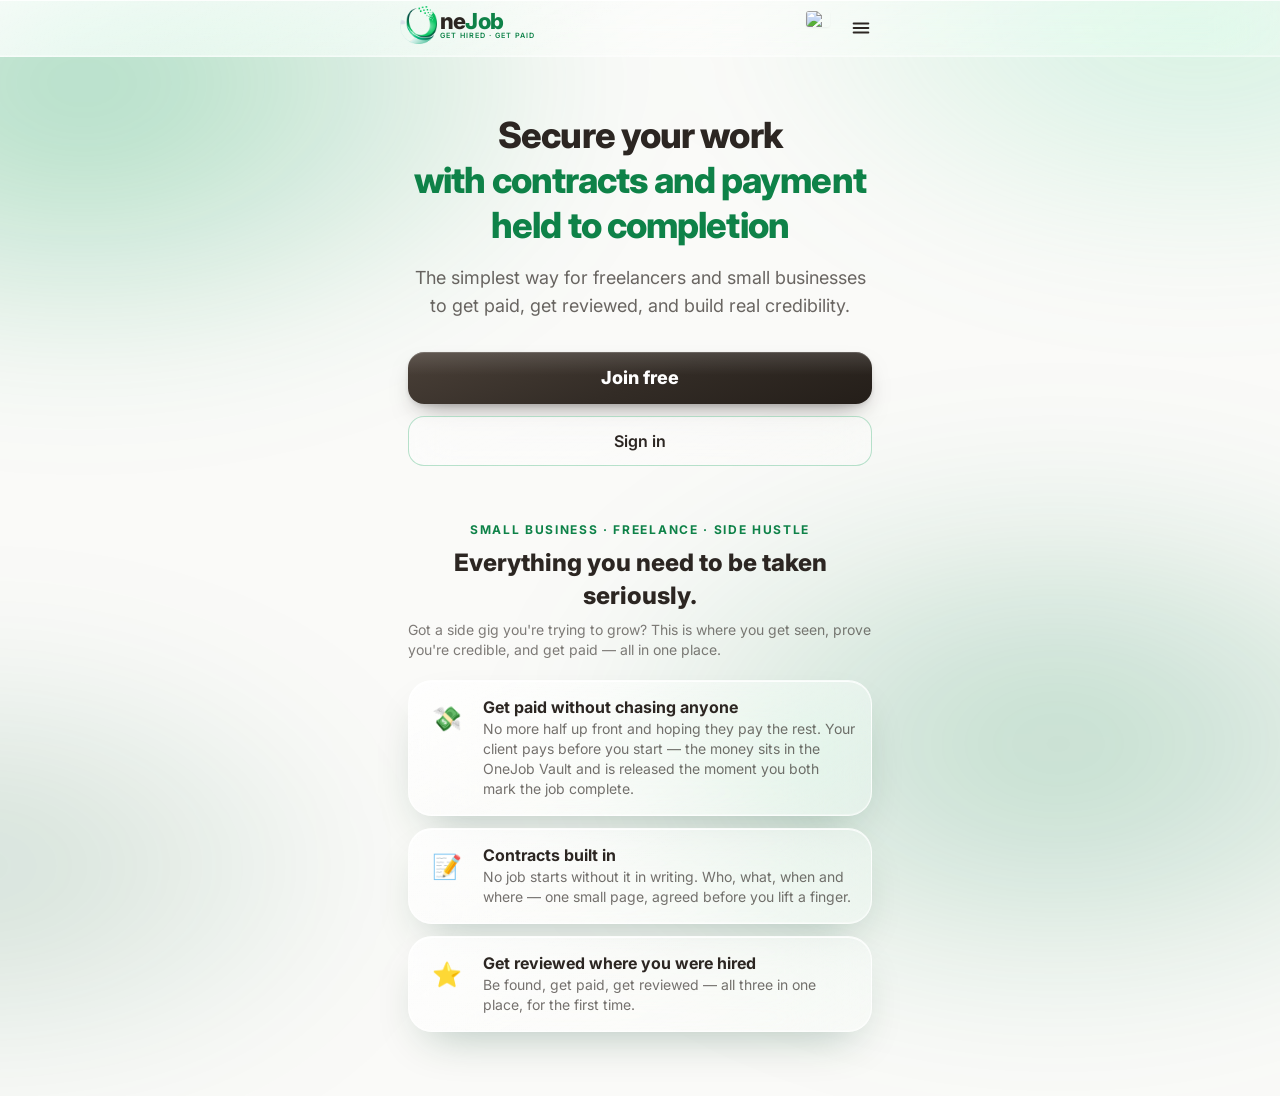
==== index.html @ ca4386e8 "Add files via upload" ====
<!doctype html>
<html lang="en">
  <head>
    <meta charset="UTF-8" />
    <link rel="icon" href="./mark-onejob-192.png" />
    <meta name="viewport" content="width=device-width, initial-scale=1.0, viewport-fit=cover" />
    <meta name="theme-color" content="#FAFAF8" />
    <title>OneJob — Get hired. Get paid.</title>
    <meta name="description" content="OneJob: the simplest way for freelancers and small businesses to get hired, get paid in 60 seconds, and build real credibility." />
    <link rel="preconnect" href="https://fonts.googleapis.com" />
    <link href="https://fonts.googleapis.com/css2?family=Inter:wght@400;500;600;700;800&display=swap" rel="stylesheet" />
    <script type="module" crossorigin src="/assets/index-SecC9CO3.js"></script>
    <link rel="stylesheet" crossorigin href="/assets/index-BWBCSy4-.css">
  </head>
  <body>
    <div id="root"></div>
  </body>
</html>
---- assets/index-BWBCSy4-.css ----
*,:before,:after{--tw-border-spacing-x: 0;--tw-border-spacing-y: 0;--tw-translate-x: 0;--tw-translate-y: 0;--tw-rotate: 0;--tw-skew-x: 0;--tw-skew-y: 0;--tw-scale-x: 1;--tw-scale-y: 1;--tw-pan-x: ;--tw-pan-y: ;--tw-pinch-zoom: ;--tw-scroll-snap-strictness: proximity;--tw-gradient-from-position: ;--tw-gradient-via-position: ;--tw-gradient-to-position: ;--tw-ordinal: ;--tw-slashed-zero: ;--tw-numeric-figure: ;--tw-numeric-spacing: ;--tw-numeric-fraction: ;--tw-ring-inset: ;--tw-ring-offset-width: 0px;--tw-ring-offset-color: #fff;--tw-ring-color: rgb(59 130 246 / .5);--tw-ring-offset-shadow: 0 0 #0000;--tw-ring-shadow: 0 0 #0000;--tw-shadow: 0 0 #0000;--tw-shadow-colored: 0 0 #0000;--tw-blur: ;--tw-brightness: ;--tw-contrast: ;--tw-grayscale: ;--tw-hue-rotate: ;--tw-invert: ;--tw-saturate: ;--tw-sepia: ;--tw-drop-shadow: ;--tw-backdrop-blur: ;--tw-backdrop-brightness: ;--tw-backdrop-contrast: ;--tw-backdrop-grayscale: ;--tw-backdrop-hue-rotate: ;--tw-backdrop-invert: ;--tw-backdrop-opacity: ;--tw-backdrop-saturate: ;--tw-backdrop-sepia: ;--tw-contain-size: ;--tw-contain-layout: ;--tw-contain-paint: ;--tw-contain-style: }::backdrop{--tw-border-spacing-x: 0;--tw-border-spacing-y: 0;--tw-translate-x: 0;--tw-translate-y: 0;--tw-rotate: 0;--tw-skew-x: 0;--tw-skew-y: 0;--tw-scale-x: 1;--tw-scale-y: 1;--tw-pan-x: ;--tw-pan-y: ;--tw-pinch-zoom: ;--tw-scroll-snap-strictness: proximity;--tw-gradient-from-position: ;--tw-gradient-via-position: ;--tw-gradient-to-position: ;--tw-ordinal: ;--tw-slashed-zero: ;--tw-numeric-figure: ;--tw-numeric-spacing: ;--tw-numeric-fraction: ;--tw-ring-inset: ;--tw-ring-offset-width: 0px;--tw-ring-offset-color: #fff;--tw-ring-color: rgb(59 130 246 / .5);--tw-ring-offset-shadow: 0 0 #0000;--tw-ring-shadow: 0 0 #0000;--tw-shadow: 0 0 #0000;--tw-shadow-colored: 0 0 #0000;--tw-blur: ;--tw-brightness: ;--tw-contrast: ;--tw-grayscale: ;--tw-hue-rotate: ;--tw-invert: ;--tw-saturate: ;--tw-sepia: ;--tw-drop-shadow: ;--tw-backdrop-blur: ;--tw-backdrop-brightness: ;--tw-backdrop-contrast: ;--tw-backdrop-grayscale: ;--tw-backdrop-hue-rotate: ;--tw-backdrop-invert: ;--tw-backdrop-opacity: ;--tw-backdrop-saturate: ;--tw-backdrop-sepia: ;--tw-contain-size: ;--tw-contain-layout: ;--tw-contain-paint: ;--tw-contain-style: }*,:before,:after{box-sizing:border-box;border-width:0;border-style:solid;border-color:#e5e7eb}:before,:after{--tw-content: ""}html,:host{line-height:1.5;-webkit-text-size-adjust:100%;-moz-tab-size:4;-o-tab-size:4;tab-size:4;font-family:Inter,system-ui,-apple-system,Segoe UI,sans-serif;font-feature-settings:normal;font-variation-settings:normal;-webkit-tap-highlight-color:transparent}body{margin:0;line-height:inherit}hr{height:0;color:inherit;border-top-width:1px}abbr:where([title]){-webkit-text-decoration:underline dotted;text-decoration:underline dotted}h1,h2,h3,h4,h5,h6{font-size:inherit;font-weight:inherit}a{color:inherit;text-decoration:inherit}b,strong{font-weight:bolder}code,kbd,samp,pre{font-family:ui-monospace,SFMono-Regular,Menlo,Monaco,Consolas,Liberation Mono,Courier New,monospace;font-feature-settings:normal;font-variation-settings:normal;font-size:1em}small{font-size:80%}sub,sup{font-size:75%;line-height:0;position:relative;vertical-align:baseline}sub{bottom:-.25em}sup{top:-.5em}table{text-indent:0;border-color:inherit;border-collapse:collapse}button,input,optgroup,select,textarea{font-family:inherit;font-feature-settings:inherit;font-variation-settings:inherit;font-size:100%;font-weight:inherit;line-height:inherit;letter-spacing:inherit;color:inherit;margin:0;padding:0}button,select{text-transform:none}button,input:where([type=button]),input:where([type=reset]),input:where([type=submit]){-webkit-appearance:button;background-color:transparent;background-image:none}:-moz-focusring{outline:auto}:-moz-ui-invalid{box-shadow:none}progress{vertical-align:baseline}::-webkit-inner-spin-button,::-webkit-outer-spin-button{height:auto}[type=search]{-webkit-appearance:textfield;outline-offset:-2px}::-webkit-search-decoration{-webkit-appearance:none}::-webkit-file-upload-button{-webkit-appearance:button;font:inherit}summary{display:list-item}blockquote,dl,dd,h1,h2,h3,h4,h5,h6,hr,figure,p,pre{margin:0}fieldset{margin:0;padding:0}legend{padding:0}ol,ul,menu{list-style:none;margin:0;padding:0}dialog{padding:0}textarea{resize:vertical}input::-moz-placeholder,textarea::-moz-placeholder{opacity:1;color:#9ca3af}input::placeholder,textarea::placeholder{opacity:1;color:#9ca3af}button,[role=button]{cursor:pointer}:disabled{cursor:default}img,svg,video,canvas,audio,iframe,embed,object{display:block;vertical-align:middle}img,video{max-width:100%;height:auto}[hidden]:where(:not([hidden=until-found])){display:none}.container{width:100%}@media (min-width: 640px){.container{max-width:640px}}@media (min-width: 768px){.container{max-width:768px}}@media (min-width: 1024px){.container{max-width:1024px}}@media (min-width: 1280px){.container{max-width:1280px}}@media (min-width: 1536px){.container{max-width:1536px}}.card{border-radius:1.5rem;background:var(--glass-fill);backdrop-filter:var(--frost);-webkit-backdrop-filter:var(--frost);border:1px solid var(--glass-border);box-shadow:var(--frostedge),var(--glass-shadow)}.tile{border-radius:1.5rem;background:var(--glass-fill);backdrop-filter:var(--frost);-webkit-backdrop-filter:var(--frost);border:1px solid var(--glass-border);box-shadow:var(--frostedge),var(--glass-shadow);display:flex;flex-direction:column;align-items:flex-start;justify-content:space-between;padding:1rem;transition-property:color,background-color,border-color,text-decoration-color,fill,stroke,opacity,box-shadow,transform,filter,backdrop-filter;transition-timing-function:cubic-bezier(.4,0,.2,1);transition-duration:.15s}.tile:active{--tw-scale-x: .98;--tw-scale-y: .98;transform:translate(var(--tw-translate-x),var(--tw-translate-y)) rotate(var(--tw-rotate)) skew(var(--tw-skew-x)) skewY(var(--tw-skew-y)) scaleX(var(--tw-scale-x)) scaleY(var(--tw-scale-y))}.tile{min-height:96px;position:relative;overflow:hidden}.tile:after{content:"";position:absolute;top:0;right:0;bottom:0;left:0;pointer-events:none;background:linear-gradient(115deg,transparent 30%,rgba(255,255,255,.42) 45%,transparent 60%);transform:translate(-120%);transition:transform .9s ease}.tile:hover:after{transform:translate(120%)}.btn-primary{display:inline-flex;align-items:center;justify-content:center;gap:.5rem;border-radius:1rem;padding:.75rem 1.25rem;font-weight:800;--tw-text-opacity: 1;color:rgb(255 255 255 / var(--tw-text-opacity, 1));transition-property:color,background-color,border-color,text-decoration-color,fill,stroke,opacity,box-shadow,transform,filter,backdrop-filter;transition-timing-function:cubic-bezier(.4,0,.2,1);transition-duration:.15s}.btn-primary:disabled{pointer-events:none;opacity:.4}.btn-primary{position:relative;overflow:hidden;background:linear-gradient(160deg,#4a4038,#332c26 52%,#241e19);box-shadow:0 12px 26px -12px #241e198c,0 2px 5px #0000001a,inset 0 1px #ffffff29}.btn-primary:after{content:"";position:absolute;top:0;right:0;bottom:56%;left:0;pointer-events:none;background:linear-gradient(180deg,#ffffff21,#fff0)}.btn-primary:hover{filter:brightness(1.05)}.btn-primary:active{transform:scale(.985);box-shadow:0 7px 16px -11px #241e1999,inset 0 1px #ffffff24}.btn-brand{display:inline-flex;align-items:center;justify-content:center;gap:.5rem;border-radius:1rem;padding:.75rem 1.25rem;font-weight:800;--tw-text-opacity: 1;color:rgb(255 255 255 / var(--tw-text-opacity, 1));transition-property:color,background-color,border-color,text-decoration-color,fill,stroke,opacity,box-shadow,transform,filter,backdrop-filter;transition-timing-function:cubic-bezier(.4,0,.2,1);transition-duration:.15s}.btn-brand:disabled{pointer-events:none;opacity:.4}.btn-brand{position:relative;overflow:hidden;background:linear-gradient(160deg,#17a45c,#0e8248 30%,#0b6539);box-shadow:0 12px 26px -10px #0e8248e6,0 2px 5px #0000001f,inset 0 1px #ffffff4d}.btn-brand:after{content:"";position:absolute;top:0;right:0;bottom:56%;left:0;pointer-events:none;background:linear-gradient(180deg,#ffffff38,#fff0)}.btn-brand:hover{filter:brightness(1.05)}.btn-brand:active{transform:scale(.985)}.btn-ghost{display:inline-flex;align-items:center;justify-content:center;gap:.5rem;border-radius:1rem;padding:.75rem 1.25rem;font-weight:600;transition-property:color,background-color,border-color,text-decoration-color,fill,stroke,opacity,box-shadow,transform,filter,backdrop-filter;transition-timing-function:cubic-bezier(.4,0,.2,1);transition-duration:.15s}.btn-ghost:active{--tw-scale-x: .98;--tw-scale-y: .98;transform:translate(var(--tw-translate-x),var(--tw-translate-y)) rotate(var(--tw-rotate)) skew(var(--tw-skew-x)) skewY(var(--tw-skew-y)) scaleX(var(--tw-scale-x)) scaleY(var(--tw-scale-y))}.btn-ghost{border:1px solid rgba(23,164,92,.3);background:linear-gradient(152deg,#ffffff6b,#ffffff3d);backdrop-filter:blur(20px);-webkit-backdrop-filter:blur(20px)}.dark .btn-ghost{border-color:#ffffff2e;background:linear-gradient(152deg,#ffffff17,#ffffff0a)}.\!input,.input{width:100%;border-radius:1rem;padding:.75rem 1rem;outline:2px solid transparent;outline-offset:2px;transition-property:color,background-color,border-color,text-decoration-color,fill,stroke,opacity,box-shadow,transform,filter,backdrop-filter;transition-timing-function:cubic-bezier(.4,0,.2,1);transition-duration:.15s}.\!input{border:1px solid rgba(23,164,92,.2)!important;background:linear-gradient(152deg,#fffc,#ffffffad)!important;backdrop-filter:blur(16px) saturate(150%)!important;-webkit-backdrop-filter:blur(16px) saturate(150%)!important;box-shadow:inset 0 1px #ffffffe6!important;color:#2c2622!important}.input{border:1px solid rgba(23,164,92,.2);background:linear-gradient(152deg,#fffc,#ffffffad);backdrop-filter:blur(16px) saturate(150%);-webkit-backdrop-filter:blur(16px) saturate(150%);box-shadow:inset 0 1px #ffffffe6;color:#2c2622}.dark .input{border-color:#ffffff21;color:#f4f1fa;background:linear-gradient(152deg,#ffffff1a,#ffffff0d);box-shadow:inset 0 1px #ffffff1a}.dark .\!input{border-color:#ffffff21!important;color:#f4f1fa!important;background:linear-gradient(152deg,#ffffff1a,#ffffff0d)!important;box-shadow:inset 0 1px #ffffff1a!important}.\!input::-moz-placeholder{color:#8a8079!important}.\!input::placeholder{color:#8a8079!important}.input::-moz-placeholder{color:#8a8079}.input::placeholder{color:#8a8079}.dark .input::-moz-placeholder{color:#ffffff52}.dark .input::placeholder{color:#ffffff52}.dark .\!input::-moz-placeholder{color:#ffffff52!important}.dark .\!input::placeholder{color:#ffffff52!important}.\!input:focus{border-color:#17a45c8c!important;box-shadow:inset 0 1px #ffffffe6,0 0 0 3px #17a45c2e!important}.input:focus{border-color:#17a45c8c;box-shadow:inset 0 1px #ffffffe6,0 0 0 3px #17a45c2e}.label{margin-bottom:.375rem;display:block;font-size:13px;font-weight:600;color:#6b6257}.dark .label{color:#b9b2c6}.pointer-events-none{pointer-events:none}.pointer-events-auto{pointer-events:auto}.\!visible{visibility:visible!important}.visible{visibility:visible}.invisible{visibility:hidden}.collapse{visibility:collapse}.static{position:static}.fixed{position:fixed}.absolute{position:absolute}.relative{position:relative}.sticky{position:sticky}.inset-0{top:0;right:0;bottom:0;left:0}.inset-4{top:1rem;right:1rem;bottom:1rem;left:1rem}.inset-x-0{left:0;right:0}.-bottom-0\.5{bottom:-.125rem}.-bottom-1{bottom:-.25rem}.-bottom-4{bottom:-1rem}.-left-9{left:-2.25rem}.-right-0\.5{right:-.125rem}.-right-1{right:-.25rem}.-right-2{right:-.5rem}.-top-0\.5{top:-.125rem}.-top-1{top:-.25rem}.bottom-0{bottom:0}.bottom-1{bottom:.25rem}.bottom-11{bottom:2.75rem}.bottom-24{bottom:6rem}.bottom-3{bottom:.75rem}.bottom-\[3px\]{bottom:3px}.left-0{left:0}.left-0\.5{left:.125rem}.left-1{left:.25rem}.left-1\.5{left:.375rem}.left-1\/2{left:50%}.left-2{left:.5rem}.left-3{left:.75rem}.left-3\.5{left:.875rem}.left-\[18px\]{left:18px}.left-\[19px\]{left:19px}.left-\[22px\]{left:22px}.left-\[23px\]{left:23px}.left-\[3px\]{left:3px}.right-0{right:0}.right-1{right:.25rem}.right-1\.5{right:.375rem}.right-2{right:.5rem}.right-2\.5{right:.625rem}.right-3{right:.75rem}.right-4{right:1rem}.right-\[3px\]{right:3px}.top-0{top:0}.top-0\.5{top:.125rem}.top-1{top:.25rem}.top-1\.5{top:.375rem}.top-1\/2{top:50%}.top-3{top:.75rem}.top-4{top:1rem}.top-9{top:2.25rem}.top-\[3\.5px\]{top:3.5px}.top-\[3px\]{top:3px}.top-full{top:100%}.-z-10{z-index:-10}.z-0{z-index:0}.z-10{z-index:10}.z-30{z-index:30}.z-40{z-index:40}.z-50{z-index:50}.z-\[110\]{z-index:110}.z-\[120\]{z-index:120}.z-\[130\]{z-index:130}.z-\[140\]{z-index:140}.z-\[150\]{z-index:150}.z-\[190\]{z-index:190}.z-\[195\]{z-index:195}.z-\[196\]{z-index:196}.z-\[1\]{z-index:1}.z-\[200\]{z-index:200}.z-\[201\]{z-index:201}.z-\[70\]{z-index:70}.z-\[75\]{z-index:75}.z-\[80\]{z-index:80}.z-\[85\]{z-index:85}.z-\[86\]{z-index:86}.z-\[87\]{z-index:87}.z-\[88\]{z-index:88}.z-\[90\]{z-index:90}.z-\[92\]{z-index:92}.z-\[95\]{z-index:95}.z-\[998\]{z-index:998}.z-\[999\]{z-index:999}.col-span-2{grid-column:span 2 / span 2}.-mx-1{margin-left:-.25rem;margin-right:-.25rem}.mx-0\.5{margin-left:.125rem;margin-right:.125rem}.mx-auto{margin-left:auto;margin-right:auto}.my-1{margin-top:.25rem;margin-bottom:.25rem}.my-2{margin-top:.5rem;margin-bottom:.5rem}.my-3{margin-top:.75rem;margin-bottom:.75rem}.my-5{margin-top:1.25rem;margin-bottom:1.25rem}.\!mb-0{margin-bottom:0!important}.\!mb-1{margin-bottom:.25rem!important}.-ml-\[7px\]{margin-left:-7px}.-mt-3{margin-top:-.75rem}.-mt-6{margin-top:-1.5rem}.mb-0\.5{margin-bottom:.125rem}.mb-1{margin-bottom:.25rem}.mb-1\.5{margin-bottom:.375rem}.mb-2{margin-bottom:.5rem}.mb-2\.5{margin-bottom:.625rem}.mb-3{margin-bottom:.75rem}.mb-3\.5{margin-bottom:.875rem}.mb-4{margin-bottom:1rem}.mb-5{margin-bottom:1.25rem}.ml-1{margin-left:.25rem}.ml-1\.5{margin-left:.375rem}.ml-2{margin-left:.5rem}.ml-auto{margin-left:auto}.mr-1\.5{margin-right:.375rem}.mr-2{margin-right:.5rem}.mt-0\.5{margin-top:.125rem}.mt-1{margin-top:.25rem}.mt-1\.5{margin-top:.375rem}.mt-10{margin-top:2.5rem}.mt-14{margin-top:3.5rem}.mt-16{margin-top:4rem}.mt-2{margin-top:.5rem}.mt-2\.5{margin-top:.625rem}.mt-20{margin-top:5rem}.mt-3{margin-top:.75rem}.mt-3\.5{margin-top:.875rem}.mt-4{margin-top:1rem}.mt-5{margin-top:1.25rem}.mt-6{margin-top:1.5rem}.mt-7{margin-top:1.75rem}.mt-8{margin-top:2rem}.mt-\[3px\]{margin-top:3px}.mt-\[7px\]{margin-top:7px}.line-clamp-2{overflow:hidden;display:-webkit-box;-webkit-box-orient:vertical;-webkit-line-clamp:2}.line-clamp-3{overflow:hidden;display:-webkit-box;-webkit-box-orient:vertical;-webkit-line-clamp:3}.line-clamp-4{overflow:hidden;display:-webkit-box;-webkit-box-orient:vertical;-webkit-line-clamp:4}.block{display:block}.inline-block{display:inline-block}.inline{display:inline}.flex{display:flex}.inline-flex{display:inline-flex}.table{display:table}.grid{display:grid}.contents{display:contents}.hidden{display:none}.aspect-square{aspect-ratio:1 / 1}.h-1{height:.25rem}.h-1\.5{height:.375rem}.h-10{height:2.5rem}.h-11{height:2.75rem}.h-12{height:3rem}.h-14{height:3.5rem}.h-16{height:4rem}.h-2{height:.5rem}.h-2\.5{height:.625rem}.h-20{height:5rem}.h-24{height:6rem}.h-28{height:7rem}.h-3{height:.75rem}.h-3\.5{height:.875rem}.h-4{height:1rem}.h-40{height:10rem}.h-44{height:11rem}.h-5{height:1.25rem}.h-6{height:1.5rem}.h-7{height:1.75rem}.h-8{height:2rem}.h-9{height:2.25rem}.h-\[104px\]{height:104px}.h-\[120px\]{height:120px}.h-\[14px\]{height:14px}.h-\[15px\]{height:15px}.h-\[168px\]{height:168px}.h-\[18px\]{height:18px}.h-\[22px\]{height:22px}.h-\[3px\]{height:3px}.h-\[42\%\]{height:42%}.h-\[78vh\]{height:78vh}.h-full{height:100%}.h-px{height:1px}.h-screen{height:100vh}.max-h-32{max-height:8rem}.max-h-44{max-height:11rem}.max-h-52{max-height:13rem}.max-h-60{max-height:15rem}.max-h-64{max-height:16rem}.max-h-\[220px\]{max-height:220px}.max-h-\[240px\]{max-height:240px}.max-h-\[24vh\]{max-height:24vh}.max-h-\[252px\]{max-height:252px}.max-h-\[320px\]{max-height:320px}.max-h-\[40vh\]{max-height:40vh}.max-h-\[420px\]{max-height:420px}.max-h-\[45vh\]{max-height:45vh}.max-h-\[50vh\]{max-height:50vh}.max-h-\[78vh\]{max-height:78vh}.max-h-\[80vh\]{max-height:80vh}.max-h-\[85vh\]{max-height:85vh}.max-h-\[90dvh\]{max-height:90dvh}.max-h-\[90vh\]{max-height:90vh}.max-h-\[92vh\]{max-height:92vh}.max-h-\[calc\(100vh-24px\)\]{max-height:calc(100vh - 24px)}.max-h-full{max-height:100%}.min-h-\[100px\]{min-height:100px}.min-h-\[110px\]{min-height:110px}.min-h-\[120px\]{min-height:120px}.min-h-\[130px\]{min-height:130px}.min-h-\[140px\]{min-height:140px}.min-h-\[160px\]{min-height:160px}.min-h-\[44px\]{min-height:44px}.min-h-\[52px\]{min-height:52px}.min-h-\[70px\]{min-height:70px}.min-h-\[80px\]{min-height:80px}.min-h-\[90px\]{min-height:90px}.min-h-dvh{min-height:100dvh}.min-h-full{min-height:100%}.min-h-screen{min-height:100vh}.\!w-24{width:6rem!important}.\!w-\[124px\]{width:124px!important}.\!w-\[92px\]{width:92px!important}.\!w-auto{width:auto!important}.w-0\.5{width:.125rem}.w-1{width:.25rem}.w-1\.5{width:.375rem}.w-10{width:2.5rem}.w-11{width:2.75rem}.w-12{width:3rem}.w-14{width:3.5rem}.w-16{width:4rem}.w-2{width:.5rem}.w-2\.5{width:.625rem}.w-20{width:5rem}.w-24{width:6rem}.w-28{width:7rem}.w-3{width:.75rem}.w-3\.5{width:.875rem}.w-36{width:9rem}.w-4{width:1rem}.w-40{width:10rem}.w-5{width:1.25rem}.w-52{width:13rem}.w-6{width:1.5rem}.w-64{width:16rem}.w-7{width:1.75rem}.w-8{width:2rem}.w-9{width:2.25rem}.w-\[104px\]{width:104px}.w-\[132px\]{width:132px}.w-\[14px\]{width:14px}.w-\[15px\]{width:15px}.w-\[18px\]{width:18px}.w-\[22px\]{width:22px}.w-\[270px\]{width:270px}.w-\[290px\]{width:290px}.w-\[320px\]{width:320px}.w-\[3px\]{width:3px}.w-\[62px\]{width:62px}.w-\[80\%\]{width:80%}.w-fit{width:-moz-fit-content;width:fit-content}.w-full{width:100%}.w-px{width:1px}.min-w-0{min-width:0px}.min-w-4{min-width:1rem}.min-w-6{min-width:1.5rem}.min-w-\[142px\]{min-width:142px}.min-w-\[18px\]{min-width:18px}.min-w-\[34px\]{min-width:34px}.min-w-\[42px\]{min-width:42px}.min-w-\[46px\]{min-width:46px}.max-w-2xl{max-width:42rem}.max-w-\[100vw\]{max-width:100vw}.max-w-\[15rem\]{max-width:15rem}.max-w-\[19rem\]{max-width:19rem}.max-w-\[320px\]{max-width:320px}.max-w-\[36ch\]{max-width:36ch}.max-w-\[420px\]{max-width:420px}.max-w-\[440px\]{max-width:440px}.max-w-\[55\%\]{max-width:55%}.max-w-\[60\%\]{max-width:60%}.max-w-\[80\%\]{max-width:80%}.max-w-\[85\%\]{max-width:85%}.max-w-\[86vw\]{max-width:86vw}.max-w-\[90vw\]{max-width:90vw}.max-w-full{max-width:100%}.max-w-lg{max-width:32rem}.max-w-md{max-width:28rem}.max-w-sm{max-width:24rem}.max-w-xs{max-width:20rem}.flex-1{flex:1 1 0%}.flex-\[2\]{flex:2}.flex-\[3\]{flex:3}.flex-shrink-0{flex-shrink:0}.shrink{flex-shrink:1}.shrink-0{flex-shrink:0}.grow{flex-grow:1}.-translate-x-1\/2{--tw-translate-x: -50%;transform:translate(var(--tw-translate-x),var(--tw-translate-y)) rotate(var(--tw-rotate)) skew(var(--tw-skew-x)) skewY(var(--tw-skew-y)) scaleX(var(--tw-scale-x)) scaleY(var(--tw-scale-y))}.-translate-y-1\/2{--tw-translate-y: -50%;transform:translate(var(--tw-translate-x),var(--tw-translate-y)) rotate(var(--tw-rotate)) skew(var(--tw-skew-x)) skewY(var(--tw-skew-y)) scaleX(var(--tw-scale-x)) scaleY(var(--tw-scale-y))}.-rotate-90{--tw-rotate: -90deg;transform:translate(var(--tw-translate-x),var(--tw-translate-y)) rotate(var(--tw-rotate)) skew(var(--tw-skew-x)) skewY(var(--tw-skew-y)) scaleX(var(--tw-scale-x)) scaleY(var(--tw-scale-y))}.rotate-180{--tw-rotate: 180deg;transform:translate(var(--tw-translate-x),var(--tw-translate-y)) rotate(var(--tw-rotate)) skew(var(--tw-skew-x)) skewY(var(--tw-skew-y)) scaleX(var(--tw-scale-x)) scaleY(var(--tw-scale-y))}.scale-105{--tw-scale-x: 1.05;--tw-scale-y: 1.05;transform:translate(var(--tw-translate-x),var(--tw-translate-y)) rotate(var(--tw-rotate)) skew(var(--tw-skew-x)) skewY(var(--tw-skew-y)) scaleX(var(--tw-scale-x)) scaleY(var(--tw-scale-y))}.transform{transform:translate(var(--tw-translate-x),var(--tw-translate-y)) rotate(var(--tw-rotate)) skew(var(--tw-skew-x)) skewY(var(--tw-skew-y)) scaleX(var(--tw-scale-x)) scaleY(var(--tw-scale-y))}.animate-\[infotipIn_\.14s_ease-out\]{animation:infotipIn .14s ease-out}@keyframes ping{75%,to{transform:scale(2);opacity:0}}.animate-ping{animation:ping 1s cubic-bezier(0,0,.2,1) infinite}@keyframes pulse{50%{opacity:.5}}.animate-pulse{animation:pulse 2s cubic-bezier(.4,0,.6,1) infinite}@keyframes spin{to{transform:rotate(360deg)}}.animate-spin{animation:spin 1s linear infinite}.cursor-default{cursor:default}.cursor-not-allowed{cursor:not-allowed}.cursor-pointer{cursor:pointer}.touch-none{touch-action:none}.select-none{-webkit-user-select:none;-moz-user-select:none;user-select:none}.resize-none{resize:none}.\!resize-y{resize:vertical!important}.resize-y{resize:vertical}.resize{resize:both}.snap-x{scroll-snap-type:x var(--tw-scroll-snap-strictness)}.snap-mandatory{--tw-scroll-snap-strictness: mandatory}.snap-start{scroll-snap-align:start}.snap-center{scroll-snap-align:center}.appearance-none{-webkit-appearance:none;-moz-appearance:none;appearance:none}.grid-cols-1{grid-template-columns:repeat(1,minmax(0,1fr))}.grid-cols-2{grid-template-columns:repeat(2,minmax(0,1fr))}.grid-cols-3{grid-template-columns:repeat(3,minmax(0,1fr))}.grid-cols-4{grid-template-columns:repeat(4,minmax(0,1fr))}.grid-cols-6{grid-template-columns:repeat(6,minmax(0,1fr))}.grid-cols-7{grid-template-columns:repeat(7,minmax(0,1fr))}.grid-cols-8{grid-template-columns:repeat(8,minmax(0,1fr))}.flex-col{flex-direction:column}.flex-wrap{flex-wrap:wrap}.flex-nowrap{flex-wrap:nowrap}.place-items-end{place-items:end}.place-items-center{place-items:center}.items-start{align-items:flex-start}.items-end{align-items:flex-end}.items-center{align-items:center}.items-baseline{align-items:baseline}.items-stretch{align-items:stretch}.justify-start{justify-content:flex-start}.justify-end{justify-content:flex-end}.\!justify-center{justify-content:center!important}.justify-center{justify-content:center}.justify-between{justify-content:space-between}.gap-0\.5{gap:.125rem}.gap-1{gap:.25rem}.gap-1\.5{gap:.375rem}.gap-2{gap:.5rem}.gap-2\.5{gap:.625rem}.gap-3{gap:.75rem}.gap-3\.5{gap:.875rem}.gap-4{gap:1rem}.gap-6{gap:1.5rem}.gap-\[1\.5px\]{gap:1.5px}.gap-\[2px\]{gap:2px}.gap-\[3px\]{gap:3px}.gap-x-2{-moz-column-gap:.5rem;column-gap:.5rem}.gap-x-3{-moz-column-gap:.75rem;column-gap:.75rem}.gap-x-4{-moz-column-gap:1rem;column-gap:1rem}.gap-y-1{row-gap:.25rem}.gap-y-2{row-gap:.5rem}.-space-x-2>:not([hidden])~:not([hidden]){--tw-space-x-reverse: 0;margin-right:calc(-.5rem * var(--tw-space-x-reverse));margin-left:calc(-.5rem * calc(1 - var(--tw-space-x-reverse)))}.space-y-0>:not([hidden])~:not([hidden]){--tw-space-y-reverse: 0;margin-top:calc(0px * calc(1 - var(--tw-space-y-reverse)));margin-bottom:calc(0px * var(--tw-space-y-reverse))}.space-y-0\.5>:not([hidden])~:not([hidden]){--tw-space-y-reverse: 0;margin-top:calc(.125rem * calc(1 - var(--tw-space-y-reverse)));margin-bottom:calc(.125rem * var(--tw-space-y-reverse))}.space-y-1>:not([hidden])~:not([hidden]){--tw-space-y-reverse: 0;margin-top:calc(.25rem * calc(1 - var(--tw-space-y-reverse)));margin-bottom:calc(.25rem * var(--tw-space-y-reverse))}.space-y-1\.5>:not([hidden])~:not([hidden]){--tw-space-y-reverse: 0;margin-top:calc(.375rem * calc(1 - var(--tw-space-y-reverse)));margin-bottom:calc(.375rem * var(--tw-space-y-reverse))}.space-y-2>:not([hidden])~:not([hidden]){--tw-space-y-reverse: 0;margin-top:calc(.5rem * calc(1 - var(--tw-space-y-reverse)));margin-bottom:calc(.5rem * var(--tw-space-y-reverse))}.space-y-2\.5>:not([hidden])~:not([hidden]){--tw-space-y-reverse: 0;margin-top:calc(.625rem * calc(1 - var(--tw-space-y-reverse)));margin-bottom:calc(.625rem * var(--tw-space-y-reverse))}.space-y-3>:not([hidden])~:not([hidden]){--tw-space-y-reverse: 0;margin-top:calc(.75rem * calc(1 - var(--tw-space-y-reverse)));margin-bottom:calc(.75rem * var(--tw-space-y-reverse))}.space-y-3\.5>:not([hidden])~:not([hidden]){--tw-space-y-reverse: 0;margin-top:calc(.875rem * calc(1 - var(--tw-space-y-reverse)));margin-bottom:calc(.875rem * var(--tw-space-y-reverse))}.space-y-4>:not([hidden])~:not([hidden]){--tw-space-y-reverse: 0;margin-top:calc(1rem * calc(1 - var(--tw-space-y-reverse)));margin-bottom:calc(1rem * var(--tw-space-y-reverse))}.space-y-5>:not([hidden])~:not([hidden]){--tw-space-y-reverse: 0;margin-top:calc(1.25rem * calc(1 - var(--tw-space-y-reverse)));margin-bottom:calc(1.25rem * var(--tw-space-y-reverse))}.divide-y>:not([hidden])~:not([hidden]){--tw-divide-y-reverse: 0;border-top-width:calc(1px * calc(1 - var(--tw-divide-y-reverse)));border-bottom-width:calc(1px * var(--tw-divide-y-reverse))}.divide-ink\/5>:not([hidden])~:not([hidden]){border-color:#0b0f1a0d}.self-start{align-self:flex-start}.overflow-auto{overflow:auto}.overflow-hidden{overflow:hidden}.overflow-visible{overflow:visible}.overflow-x-auto{overflow-x:auto}.overflow-y-auto{overflow-y:auto}.overflow-x-hidden{overflow-x:hidden}.overscroll-contain{overscroll-behavior:contain}.overscroll-x-contain{overscroll-behavior-x:contain}.truncate{overflow:hidden;text-overflow:ellipsis;white-space:nowrap}.whitespace-nowrap{white-space:nowrap}.whitespace-pre-wrap{white-space:pre-wrap}.break-words{overflow-wrap:break-word}.\!rounded-3xl{border-radius:1.5rem!important}.rounded{border-radius:.25rem}.rounded-2xl{border-radius:1rem}.rounded-3xl{border-radius:1.5rem}.rounded-\[28px\]{border-radius:28px}.rounded-\[2px\]{border-radius:2px}.rounded-\[3px\]{border-radius:3px}.rounded-\[5px\]{border-radius:5px}.rounded-\[7px\]{border-radius:7px}.rounded-full{border-radius:9999px}.rounded-lg{border-radius:.5rem}.rounded-sm{border-radius:.125rem}.rounded-xl{border-radius:.75rem}.rounded-b-none{border-bottom-right-radius:0;border-bottom-left-radius:0}.rounded-t-3xl{border-top-left-radius:1.5rem;border-top-right-radius:1.5rem}.rounded-bl-md{border-bottom-left-radius:.375rem}.rounded-bl-sm{border-bottom-left-radius:.125rem}.rounded-br-\[10px\]{border-bottom-right-radius:10px}.rounded-br-md{border-bottom-right-radius:.375rem}.rounded-br-sm{border-bottom-right-radius:.125rem}.border{border-width:1px}.border-2{border-width:2px}.border-b{border-bottom-width:1px}.border-t{border-top-width:1px}.border-dashed{border-style:dashed}.\!border-red-400{--tw-border-opacity: 1 !important;border-color:rgb(248 113 113 / var(--tw-border-opacity, 1))!important}.\!border-red-500{--tw-border-opacity: 1 !important;border-color:rgb(239 68 68 / var(--tw-border-opacity, 1))!important}.\!border-teal{--tw-border-opacity: 1 !important;border-color:rgb(21 194 178 / var(--tw-border-opacity, 1))!important}.\!border-white\/60{border-color:#fff9!important}.border-amber-400\/40{border-color:#fbbf2466}.border-amber-500\/30{border-color:#f59e0b4d}.border-black\/10{border-color:#0000001a}.border-brand{--tw-border-opacity: 1;border-color:rgb(14 130 72 / var(--tw-border-opacity, 1))}.border-brand\/20{border-color:#0e824833}.border-brand\/25{border-color:#0e824840}.border-brand\/30{border-color:#0e82484d}.border-brand\/35{border-color:#0e824859}.border-brand\/40{border-color:#0e824866}.border-brand\/50{border-color:#0e824880}.border-clay{--tw-border-opacity: 1;border-color:rgb(51 44 38 / var(--tw-border-opacity, 1))}.border-ink\/10{border-color:#0b0f1a1a}.border-ink\/15{border-color:#0b0f1a26}.border-ink\/20{border-color:#0b0f1a33}.border-ink\/25{border-color:#0b0f1a40}.border-ink\/5{border-color:#0b0f1a0d}.border-red-400{--tw-border-opacity: 1;border-color:rgb(248 113 113 / var(--tw-border-opacity, 1))}.border-red-400\/15{border-color:#f8717126}.border-red-400\/20{border-color:#f8717133}.border-red-400\/40{border-color:#f8717166}.border-red-500\/20{border-color:#ef444433}.border-red-500\/30{border-color:#ef44444d}.border-red-500\/40{border-color:#ef444466}.border-teal\/60{border-color:#15c2b299}.border-white{--tw-border-opacity: 1;border-color:rgb(255 255 255 / var(--tw-border-opacity, 1))}.border-white\/10{border-color:#ffffff1a}.border-white\/15{border-color:#ffffff26}.border-white\/35{border-color:#ffffff59}.border-white\/40{border-color:#fff6}.border-white\/70{border-color:#ffffffb3}.border-white\/\[0\.06\]{border-color:#ffffff0f}.border-white\/\[0\.08\]{border-color:#ffffff14}.border-t-transparent{border-top-color:transparent}.\!bg-white\/55{background-color:#ffffff8c!important}.bg-amber-400{--tw-bg-opacity: 1;background-color:rgb(251 191 36 / var(--tw-bg-opacity, 1))}.bg-amber-400\/15{background-color:#fbbf2426}.bg-amber-400\/20{background-color:#fbbf2433}.bg-amber-400\/25{background-color:#fbbf2440}.bg-amber-400\/\[0\.09\]{background-color:#fbbf2417}.bg-amber-500{--tw-bg-opacity: 1;background-color:rgb(245 158 11 / var(--tw-bg-opacity, 1))}.bg-amber-500\/10{background-color:#f59e0b1a}.bg-amber-500\/15{background-color:#f59e0b26}.bg-black\/30{background-color:#0000004d}.bg-black\/40{background-color:#0006}.bg-black\/50{background-color:#00000080}.bg-black\/55{background-color:#0000008c}.bg-black\/60{background-color:#0009}.bg-black\/80{background-color:#000c}.bg-black\/95{background-color:#000000f2}.bg-brand,.bg-brand-deep{--tw-bg-opacity: 1;background-color:rgb(14 130 72 / var(--tw-bg-opacity, 1))}.bg-brand\/10{background-color:#0e82481a}.bg-brand\/15{background-color:#0e824826}.bg-brand\/20{background-color:#0e824833}.bg-brand\/25{background-color:#0e824840}.bg-brand\/5{background-color:#0e82480d}.bg-brand\/\[0\.035\]{background-color:#0e824809}.bg-brand\/\[0\.04\]{background-color:#0e82480a}.bg-brand\/\[0\.05\]{background-color:#0e82480d}.bg-brand\/\[0\.06\]{background-color:#0e82480f}.bg-brand\/\[0\.07\]{background-color:#0e824812}.bg-brand\/\[0\.08\]{background-color:#0e824814}.bg-clay{--tw-bg-opacity: 1;background-color:rgb(51 44 38 / var(--tw-bg-opacity, 1))}.bg-current{background-color:currentColor}.bg-ink\/10{background-color:#0b0f1a1a}.bg-ink\/15{background-color:#0b0f1a26}.bg-ink\/20{background-color:#0b0f1a33}.bg-ink\/25{background-color:#0b0f1a40}.bg-ink\/40{background-color:#0b0f1a66}.bg-ink\/5{background-color:#0b0f1a0d}.bg-ink\/80{background-color:#0b0f1acc}.bg-ink\/\[0\.025\]{background-color:#0b0f1a06}.bg-ink\/\[0\.02\]{background-color:#0b0f1a05}.bg-ink\/\[0\.03\]{background-color:#0b0f1a08}.bg-ink\/\[0\.04\]{background-color:#0b0f1a0a}.bg-ink\/\[0\.06\]{background-color:#0b0f1a0f}.bg-orange-500{--tw-bg-opacity: 1;background-color:rgb(249 115 22 / var(--tw-bg-opacity, 1))}.bg-paper{--tw-bg-opacity: 1;background-color:rgb(250 250 248 / var(--tw-bg-opacity, 1))}.bg-paper\/50{background-color:#fafaf880}.bg-paper\/70{background-color:#fafaf8b3}.bg-paper\/80{background-color:#fafaf8cc}.bg-paper\/90{background-color:#fafaf8e6}.bg-paper\/95{background-color:#fafaf8f2}.bg-red-500{--tw-bg-opacity: 1;background-color:rgb(239 68 68 / var(--tw-bg-opacity, 1))}.bg-red-500\/10{background-color:#ef44441a}.bg-red-500\/15{background-color:#ef444426}.bg-red-500\/\[0\.04\]{background-color:#ef44440a}.bg-red-500\/\[0\.06\]{background-color:#ef44440f}.bg-red-500\/\[0\.07\]{background-color:#ef444412}.bg-red-500\/\[0\.08\]{background-color:#ef444414}.bg-selection{--tw-bg-opacity: 1;background-color:rgb(11 15 26 / var(--tw-bg-opacity, 1))}.bg-teal{--tw-bg-opacity: 1;background-color:rgb(21 194 178 / var(--tw-bg-opacity, 1))}.bg-teal-deep{--tw-bg-opacity: 1;background-color:rgb(11 127 116 / var(--tw-bg-opacity, 1))}.bg-teal\/15{background-color:#15c2b226}.bg-teal\/70{background-color:#15c2b2b3}.bg-transparent{background-color:transparent}.bg-white{--tw-bg-opacity: 1;background-color:rgb(255 255 255 / var(--tw-bg-opacity, 1))}.bg-white\/10{background-color:#ffffff1a}.bg-white\/30{background-color:#ffffff4d}.bg-white\/60{background-color:#fff9}.bg-white\/70{background-color:#ffffffb3}.bg-gradient-to-br{background-image:linear-gradient(to bottom right,var(--tw-gradient-stops))}.bg-gradient-to-l{background-image:linear-gradient(to left,var(--tw-gradient-stops))}.bg-gradient-to-r{background-image:linear-gradient(to right,var(--tw-gradient-stops))}.from-brand{--tw-gradient-from: #0E8248 var(--tw-gradient-from-position);--tw-gradient-to: rgb(14 130 72 / 0) var(--tw-gradient-to-position);--tw-gradient-stops: var(--tw-gradient-from), var(--tw-gradient-to)}.from-brand\/15{--tw-gradient-from: rgb(14 130 72 / .15) var(--tw-gradient-from-position);--tw-gradient-to: rgb(14 130 72 / 0) var(--tw-gradient-to-position);--tw-gradient-stops: var(--tw-gradient-from), var(--tw-gradient-to)}.from-brand\/20{--tw-gradient-from: rgb(14 130 72 / .2) var(--tw-gradient-from-position);--tw-gradient-to: rgb(14 130 72 / 0) var(--tw-gradient-to-position);--tw-gradient-stops: var(--tw-gradient-from), var(--tw-gradient-to)}.from-brand\/25{--tw-gradient-from: rgb(14 130 72 / .25) var(--tw-gradient-from-position);--tw-gradient-to: rgb(14 130 72 / 0) var(--tw-gradient-to-position);--tw-gradient-stops: var(--tw-gradient-from), var(--tw-gradient-to)}.via-brand\/10{--tw-gradient-to: rgb(14 130 72 / 0) var(--tw-gradient-to-position);--tw-gradient-stops: var(--tw-gradient-from), rgb(14 130 72 / .1) var(--tw-gradient-via-position), var(--tw-gradient-to)}.via-brand\/5{--tw-gradient-to: rgb(14 130 72 / 0) var(--tw-gradient-to-position);--tw-gradient-stops: var(--tw-gradient-from), rgb(14 130 72 / .05) var(--tw-gradient-via-position), var(--tw-gradient-to)}.to-brand-dark{--tw-gradient-to: #0B6539 var(--tw-gradient-to-position)}.to-brand\/70{--tw-gradient-to: rgb(14 130 72 / .7) var(--tw-gradient-to-position)}.to-brand\/\[0\.04\]{--tw-gradient-to: rgb(14 130 72 / .04) var(--tw-gradient-to-position)}.to-transparent{--tw-gradient-to: transparent var(--tw-gradient-to-position)}.fill-current{fill:currentColor}.fill-none{fill:none}.stroke-ink\/10{stroke:#0b0f1a1a}.object-contain{-o-object-fit:contain;object-fit:contain}.object-cover{-o-object-fit:cover;object-fit:cover}.p-0{padding:0}.p-0\.5{padding:.125rem}.p-1{padding:.25rem}.p-1\.5{padding:.375rem}.p-2{padding:.5rem}.p-2\.5{padding:.625rem}.p-3{padding:.75rem}.p-3\.5{padding:.875rem}.p-4{padding:1rem}.p-5{padding:1.25rem}.p-6{padding:1.5rem}.p-7{padding:1.75rem}.p-8{padding:2rem}.\!px-2\.5{padding-left:.625rem!important;padding-right:.625rem!important}.\!px-3{padding-left:.75rem!important;padding-right:.75rem!important}.\!px-4{padding-left:1rem!important;padding-right:1rem!important}.\!py-2{padding-top:.5rem!important;padding-bottom:.5rem!important}.\!py-2\.5{padding-top:.625rem!important;padding-bottom:.625rem!important}.\!py-3\.5{padding-top:.875rem!important;padding-bottom:.875rem!important}.px-0\.5{padding-left:.125rem;padding-right:.125rem}.px-1{padding-left:.25rem;padding-right:.25rem}.px-1\.5{padding-left:.375rem;padding-right:.375rem}.px-2{padding-left:.5rem;padding-right:.5rem}.px-2\.5{padding-left:.625rem;padding-right:.625rem}.px-3{padding-left:.75rem;padding-right:.75rem}.px-3\.5{padding-left:.875rem;padding-right:.875rem}.px-4{padding-left:1rem;padding-right:1rem}.px-5{padding-left:1.25rem;padding-right:1.25rem}.px-6{padding-left:1.5rem;padding-right:1.5rem}.py-0\.5{padding-top:.125rem;padding-bottom:.125rem}.py-1{padding-top:.25rem;padding-bottom:.25rem}.py-1\.5{padding-top:.375rem;padding-bottom:.375rem}.py-10{padding-top:2.5rem;padding-bottom:2.5rem}.py-12{padding-top:3rem;padding-bottom:3rem}.py-14{padding-top:3.5rem;padding-bottom:3.5rem}.py-16{padding-top:4rem;padding-bottom:4rem}.py-2{padding-top:.5rem;padding-bottom:.5rem}.py-2\.5{padding-top:.625rem;padding-bottom:.625rem}.py-3{padding-top:.75rem;padding-bottom:.75rem}.py-3\.5{padding-top:.875rem;padding-bottom:.875rem}.py-4{padding-top:1rem;padding-bottom:1rem}.py-5{padding-top:1.25rem;padding-bottom:1.25rem}.py-6{padding-top:1.5rem;padding-bottom:1.5rem}.py-8{padding-top:2rem;padding-bottom:2rem}.py-px{padding-top:1px;padding-bottom:1px}.pb-0{padding-bottom:0}.pb-1{padding-bottom:.25rem}.pb-16{padding-bottom:4rem}.pb-2{padding-bottom:.5rem}.pb-20{padding-bottom:5rem}.pb-24{padding-bottom:6rem}.pb-28{padding-bottom:7rem}.pb-3{padding-bottom:.75rem}.pb-32{padding-bottom:8rem}.pb-4{padding-bottom:1rem}.pb-40{padding-bottom:10rem}.pb-5{padding-bottom:1.25rem}.pb-7{padding-bottom:1.75rem}.pb-\[env\(safe-area-inset-bottom\)\]{padding-bottom:env(safe-area-inset-bottom)}.pl-1{padding-left:.25rem}.pl-10{padding-left:2.5rem}.pl-2{padding-left:.5rem}.pl-3{padding-left:.75rem}.pr-1{padding-right:.25rem}.pr-14{padding-right:3.5rem}.pr-2{padding-right:.5rem}.pr-3\.5{padding-right:.875rem}.pr-8{padding-right:2rem}.pr-9{padding-right:2.25rem}.pt-0\.5{padding-top:.125rem}.pt-1{padding-top:.25rem}.pt-1\.5{padding-top:.375rem}.pt-10{padding-top:2.5rem}.pt-14{padding-top:3.5rem}.pt-2{padding-top:.5rem}.pt-2\.5{padding-top:.625rem}.pt-3{padding-top:.75rem}.pt-3\.5{padding-top:.875rem}.pt-4{padding-top:1rem}.pt-5{padding-top:1.25rem}.pt-6{padding-top:1.5rem}.pt-7{padding-top:1.75rem}.text-left{text-align:left}.text-center{text-align:center}.text-right{text-align:right}.align-middle{vertical-align:middle}.align-\[-2px\]{vertical-align:-2px}.font-mono{font-family:ui-monospace,SFMono-Regular,Menlo,Monaco,Consolas,Liberation Mono,Courier New,monospace}.\!text-\[11px\]{font-size:11px!important}.\!text-\[13px\]{font-size:13px!important}.\!text-\[15px\]{font-size:15px!important}.text-2xl{font-size:1.5rem;line-height:2rem}.text-3xl{font-size:1.875rem;line-height:2.25rem}.text-4xl{font-size:2.25rem;line-height:2.5rem}.text-\[10\.5px\]{font-size:10.5px}.text-\[10px\]{font-size:10px}.text-\[11\.5px\]{font-size:11.5px}.text-\[11px\]{font-size:11px}.text-\[12\.5px\]{font-size:12.5px}.text-\[12px\]{font-size:12px}.text-\[13\.5px\]{font-size:13.5px}.text-\[13px\]{font-size:13px}.text-\[14\.5px\]{font-size:14.5px}.text-\[14px\]{font-size:14px}.text-\[15px\]{font-size:15px}.text-\[16px\]{font-size:16px}.text-\[17px\]{font-size:17px}.text-\[19px\]{font-size:19px}.text-\[22px\]{font-size:22px}.text-\[26px\]{font-size:26px}.text-\[40px\]{font-size:40px}.text-\[8\.5px\]{font-size:8.5px}.text-\[8px\]{font-size:8px}.text-\[9\.5px\]{font-size:9.5px}.text-\[9px\]{font-size:9px}.text-base{font-size:1rem;line-height:1.5rem}.text-lg{font-size:1.125rem;line-height:1.75rem}.text-sm{font-size:.875rem;line-height:1.25rem}.text-xl{font-size:1.25rem;line-height:1.75rem}.text-xs{font-size:.75rem;line-height:1rem}.font-bold{font-weight:700}.font-extrabold{font-weight:800}.font-medium{font-weight:500}.font-normal{font-weight:400}.font-semibold{font-weight:600}.uppercase{text-transform:uppercase}.lowercase{text-transform:lowercase}.capitalize{text-transform:capitalize}.italic{font-style:italic}.tabular-nums{--tw-numeric-spacing: tabular-nums;font-variant-numeric:var(--tw-ordinal) var(--tw-slashed-zero) var(--tw-numeric-figure) var(--tw-numeric-spacing) var(--tw-numeric-fraction)}.leading-none{line-height:1}.leading-relaxed{line-height:1.625}.leading-snug{line-height:1.375}.leading-tight{line-height:1.25}.tracking-\[\.4em\]{letter-spacing:.4em}.tracking-\[0\.08em\]{letter-spacing:.08em}.tracking-\[0\.12em\]{letter-spacing:.12em}.tracking-\[0\.14em\]{letter-spacing:.14em}.tracking-\[0\.16em\]{letter-spacing:.16em}.tracking-\[0\.1em\]{letter-spacing:.1em}.tracking-\[0\.22em\]{letter-spacing:.22em}.tracking-\[0\.2em\]{letter-spacing:.2em}.tracking-tight{letter-spacing:-.025em}.tracking-wide{letter-spacing:.025em}.tracking-wider{letter-spacing:.05em}.tracking-widest{letter-spacing:.1em}.\!text-amber-600{--tw-text-opacity: 1 !important;color:rgb(217 119 6 / var(--tw-text-opacity, 1))!important}.\!text-brand{--tw-text-opacity: 1 !important;color:rgb(14 130 72 / var(--tw-text-opacity, 1))!important}.\!text-red-500{--tw-text-opacity: 1 !important;color:rgb(239 68 68 / var(--tw-text-opacity, 1))!important}.text-amber-500{--tw-text-opacity: 1;color:rgb(245 158 11 / var(--tw-text-opacity, 1))}.text-amber-600{--tw-text-opacity: 1;color:rgb(217 119 6 / var(--tw-text-opacity, 1))}.text-brand,.text-brand-deep{--tw-text-opacity: 1;color:rgb(14 130 72 / var(--tw-text-opacity, 1))}.text-brand-light{--tw-text-opacity: 1;color:rgb(95 215 155 / var(--tw-text-opacity, 1))}.text-brand\/50{color:#0e824880}.text-ink{--tw-text-opacity: 1;color:rgb(11 15 26 / var(--tw-text-opacity, 1))}.text-ink\/40{color:#0b0f1a66}.text-ink\/45{color:#0b0f1a73}.text-ink\/50{color:#0b0f1a80}.text-ink\/55{color:#0b0f1a8c}.text-ink\/60{color:#0b0f1a99}.text-ink\/70{color:#0b0f1ab3}.text-red-400\/80{color:#f87171cc}.text-red-500{--tw-text-opacity: 1;color:rgb(239 68 68 / var(--tw-text-opacity, 1))}.text-red-500\/70{color:#ef4444b3}.text-red-600{--tw-text-opacity: 1;color:rgb(220 38 38 / var(--tw-text-opacity, 1))}.text-teal{--tw-text-opacity: 1;color:rgb(21 194 178 / var(--tw-text-opacity, 1))}.text-teal-dark{--tw-text-opacity: 1;color:rgb(14 155 142 / var(--tw-text-opacity, 1))}.text-white{--tw-text-opacity: 1;color:rgb(255 255 255 / var(--tw-text-opacity, 1))}.text-white\/40{color:#fff6}.text-white\/45{color:#ffffff73}.text-white\/50{color:#ffffff80}.text-white\/55{color:#ffffff8c}.text-white\/60{color:#fff9}.text-white\/70{color:#ffffffb3}.text-white\/75{color:#ffffffbf}.text-white\/80{color:#fffc}.text-white\/85{color:#ffffffd9}.text-white\/90{color:#ffffffe6}.underline{text-decoration-line:underline}.line-through{text-decoration-line:line-through}.decoration-1{text-decoration-thickness:1px}.underline-offset-2{text-underline-offset:2px}.underline-offset-4{text-underline-offset:4px}.accent-brand{accent-color:#0E8248}.\!opacity-100{opacity:1!important}.opacity-0{opacity:0}.opacity-100{opacity:1}.opacity-25{opacity:.25}.opacity-30{opacity:.3}.opacity-35{opacity:.35}.opacity-40{opacity:.4}.opacity-45{opacity:.45}.opacity-50{opacity:.5}.opacity-55{opacity:.55}.opacity-60{opacity:.6}.opacity-65{opacity:.65}.opacity-70{opacity:.7}.opacity-75{opacity:.75}.opacity-80{opacity:.8}.opacity-85{opacity:.85}.opacity-90{opacity:.9}.shadow{--tw-shadow: 0 1px 3px 0 rgb(0 0 0 / .1), 0 1px 2px -1px rgb(0 0 0 / .1);--tw-shadow-colored: 0 1px 3px 0 var(--tw-shadow-color), 0 1px 2px -1px var(--tw-shadow-color);box-shadow:var(--tw-ring-offset-shadow, 0 0 #0000),var(--tw-ring-shadow, 0 0 #0000),var(--tw-shadow)}.shadow-2xl{--tw-shadow: 0 25px 50px -12px rgb(0 0 0 / .25);--tw-shadow-colored: 0 25px 50px -12px var(--tw-shadow-color);box-shadow:var(--tw-ring-offset-shadow, 0 0 #0000),var(--tw-ring-shadow, 0 0 #0000),var(--tw-shadow)}.shadow-\[0_0_0_9999px_rgba\(0\,0\,0\,0\.25\)\]{--tw-shadow: 0 0 0 9999px rgba(0,0,0,.25);--tw-shadow-colored: 0 0 0 9999px var(--tw-shadow-color);box-shadow:var(--tw-ring-offset-shadow, 0 0 #0000),var(--tw-ring-shadow, 0 0 #0000),var(--tw-shadow)}.shadow-lg{--tw-shadow: 0 10px 15px -3px rgb(0 0 0 / .1), 0 4px 6px -4px rgb(0 0 0 / .1);--tw-shadow-colored: 0 10px 15px -3px var(--tw-shadow-color), 0 4px 6px -4px var(--tw-shadow-color);box-shadow:var(--tw-ring-offset-shadow, 0 0 #0000),var(--tw-ring-shadow, 0 0 #0000),var(--tw-shadow)}.shadow-sm{--tw-shadow: 0 1px 2px 0 rgb(0 0 0 / .05);--tw-shadow-colored: 0 1px 2px 0 var(--tw-shadow-color);box-shadow:var(--tw-ring-offset-shadow, 0 0 #0000),var(--tw-ring-shadow, 0 0 #0000),var(--tw-shadow)}.shadow-xl{--tw-shadow: 0 20px 25px -5px rgb(0 0 0 / .1), 0 8px 10px -6px rgb(0 0 0 / .1);--tw-shadow-colored: 0 20px 25px -5px var(--tw-shadow-color), 0 8px 10px -6px var(--tw-shadow-color);box-shadow:var(--tw-ring-offset-shadow, 0 0 #0000),var(--tw-ring-shadow, 0 0 #0000),var(--tw-shadow)}.shadow-brand\/10{--tw-shadow-color: rgb(14 130 72 / .1);--tw-shadow: var(--tw-shadow-colored)}.shadow-brand\/25{--tw-shadow-color: rgb(14 130 72 / .25);--tw-shadow: var(--tw-shadow-colored)}.shadow-brand\/30{--tw-shadow-color: rgb(14 130 72 / .3);--tw-shadow: var(--tw-shadow-colored)}.shadow-clay\/30{--tw-shadow-color: rgb(51 44 38 / .3);--tw-shadow: var(--tw-shadow-colored)}.shadow-orange-500\/30{--tw-shadow-color: rgb(249 115 22 / .3);--tw-shadow: var(--tw-shadow-colored)}.shadow-teal\/25{--tw-shadow-color: rgb(21 194 178 / .25);--tw-shadow: var(--tw-shadow-colored)}.outline-none{outline:2px solid transparent;outline-offset:2px}.outline{outline-style:solid}.\!ring-1{--tw-ring-offset-shadow: var(--tw-ring-inset) 0 0 0 var(--tw-ring-offset-width) var(--tw-ring-offset-color) !important;--tw-ring-shadow: var(--tw-ring-inset) 0 0 0 calc(1px + var(--tw-ring-offset-width)) var(--tw-ring-color) !important;box-shadow:var(--tw-ring-offset-shadow),var(--tw-ring-shadow),var(--tw-shadow, 0 0 #0000)!important}.ring{--tw-ring-offset-shadow: var(--tw-ring-inset) 0 0 0 var(--tw-ring-offset-width) var(--tw-ring-offset-color);--tw-ring-shadow: var(--tw-ring-inset) 0 0 0 calc(3px + var(--tw-ring-offset-width)) var(--tw-ring-color);box-shadow:var(--tw-ring-offset-shadow),var(--tw-ring-shadow),var(--tw-shadow, 0 0 #0000)}.ring-1{--tw-ring-offset-shadow: var(--tw-ring-inset) 0 0 0 var(--tw-ring-offset-width) var(--tw-ring-offset-color);--tw-ring-shadow: var(--tw-ring-inset) 0 0 0 calc(1px + var(--tw-ring-offset-width)) var(--tw-ring-color);box-shadow:var(--tw-ring-offset-shadow),var(--tw-ring-shadow),var(--tw-shadow, 0 0 #0000)}.ring-2{--tw-ring-offset-shadow: var(--tw-ring-inset) 0 0 0 var(--tw-ring-offset-width) var(--tw-ring-offset-color);--tw-ring-shadow: var(--tw-ring-inset) 0 0 0 calc(2px + var(--tw-ring-offset-width)) var(--tw-ring-color);box-shadow:var(--tw-ring-offset-shadow),var(--tw-ring-shadow),var(--tw-shadow, 0 0 #0000)}.\!ring-red-500{--tw-ring-opacity: 1 !important;--tw-ring-color: rgb(239 68 68 / var(--tw-ring-opacity, 1)) !important}.ring-amber-500\/45{--tw-ring-color: rgb(245 158 11 / .45)}.ring-brand{--tw-ring-opacity: 1;--tw-ring-color: rgb(14 130 72 / var(--tw-ring-opacity, 1))}.ring-brand\/30{--tw-ring-color: rgb(14 130 72 / .3)}.ring-brand\/40{--tw-ring-color: rgb(14 130 72 / .4)}.ring-brand\/50{--tw-ring-color: rgb(14 130 72 / .5)}.ring-brand\/70{--tw-ring-color: rgb(14 130 72 / .7)}.ring-ink\/10{--tw-ring-color: rgb(11 15 26 / .1)}.ring-paper{--tw-ring-opacity: 1;--tw-ring-color: rgb(250 250 248 / var(--tw-ring-opacity, 1))}.ring-red-300\/50{--tw-ring-color: rgb(252 165 165 / .5)}.ring-teal\/30{--tw-ring-color: rgb(21 194 178 / .3)}.ring-white\/30{--tw-ring-color: rgb(255 255 255 / .3)}.ring-offset-2{--tw-ring-offset-width: 2px}.blur{--tw-blur: blur(8px);filter:var(--tw-blur) var(--tw-brightness) var(--tw-contrast) var(--tw-grayscale) var(--tw-hue-rotate) var(--tw-invert) var(--tw-saturate) var(--tw-sepia) var(--tw-drop-shadow)}.grayscale{--tw-grayscale: grayscale(100%);filter:var(--tw-blur) var(--tw-brightness) var(--tw-contrast) var(--tw-grayscale) var(--tw-hue-rotate) var(--tw-invert) var(--tw-saturate) var(--tw-sepia) var(--tw-drop-shadow)}.invert{--tw-invert: invert(100%);filter:var(--tw-blur) var(--tw-brightness) var(--tw-contrast) var(--tw-grayscale) var(--tw-hue-rotate) var(--tw-invert) var(--tw-saturate) var(--tw-sepia) var(--tw-drop-shadow)}.filter{filter:var(--tw-blur) var(--tw-brightness) var(--tw-contrast) var(--tw-grayscale) var(--tw-hue-rotate) var(--tw-invert) var(--tw-saturate) var(--tw-sepia) var(--tw-drop-shadow)}.backdrop-blur{--tw-backdrop-blur: blur(8px);-webkit-backdrop-filter:var(--tw-backdrop-blur) var(--tw-backdrop-brightness) var(--tw-backdrop-contrast) var(--tw-backdrop-grayscale) var(--tw-backdrop-hue-rotate) var(--tw-backdrop-invert) var(--tw-backdrop-opacity) var(--tw-backdrop-saturate) var(--tw-backdrop-sepia);backdrop-filter:var(--tw-backdrop-blur) var(--tw-backdrop-brightness) var(--tw-backdrop-contrast) var(--tw-backdrop-grayscale) var(--tw-backdrop-hue-rotate) var(--tw-backdrop-invert) var(--tw-backdrop-opacity) var(--tw-backdrop-saturate) var(--tw-backdrop-sepia)}.backdrop-blur-md{--tw-backdrop-blur: blur(12px);-webkit-backdrop-filter:var(--tw-backdrop-blur) var(--tw-backdrop-brightness) var(--tw-backdrop-contrast) var(--tw-backdrop-grayscale) var(--tw-backdrop-hue-rotate) var(--tw-backdrop-invert) var(--tw-backdrop-opacity) var(--tw-backdrop-saturate) var(--tw-backdrop-sepia);backdrop-filter:var(--tw-backdrop-blur) var(--tw-backdrop-brightness) var(--tw-backdrop-contrast) var(--tw-backdrop-grayscale) var(--tw-backdrop-hue-rotate) var(--tw-backdrop-invert) var(--tw-backdrop-opacity) var(--tw-backdrop-saturate) var(--tw-backdrop-sepia)}.backdrop-blur-sm{--tw-backdrop-blur: blur(4px);-webkit-backdrop-filter:var(--tw-backdrop-blur) var(--tw-backdrop-brightness) var(--tw-backdrop-contrast) var(--tw-backdrop-grayscale) var(--tw-backdrop-hue-rotate) var(--tw-backdrop-invert) var(--tw-backdrop-opacity) var(--tw-backdrop-saturate) var(--tw-backdrop-sepia);backdrop-filter:var(--tw-backdrop-blur) var(--tw-backdrop-brightness) var(--tw-backdrop-contrast) var(--tw-backdrop-grayscale) var(--tw-backdrop-hue-rotate) var(--tw-backdrop-invert) var(--tw-backdrop-opacity) var(--tw-backdrop-saturate) var(--tw-backdrop-sepia)}.backdrop-blur-xl{--tw-backdrop-blur: blur(24px);-webkit-backdrop-filter:var(--tw-backdrop-blur) var(--tw-backdrop-brightness) var(--tw-backdrop-contrast) var(--tw-backdrop-grayscale) var(--tw-backdrop-hue-rotate) var(--tw-backdrop-invert) var(--tw-backdrop-opacity) var(--tw-backdrop-saturate) var(--tw-backdrop-sepia);backdrop-filter:var(--tw-backdrop-blur) var(--tw-backdrop-brightness) var(--tw-backdrop-contrast) var(--tw-backdrop-grayscale) var(--tw-backdrop-hue-rotate) var(--tw-backdrop-invert) var(--tw-backdrop-opacity) var(--tw-backdrop-saturate) var(--tw-backdrop-sepia)}.backdrop-filter{-webkit-backdrop-filter:var(--tw-backdrop-blur) var(--tw-backdrop-brightness) var(--tw-backdrop-contrast) var(--tw-backdrop-grayscale) var(--tw-backdrop-hue-rotate) var(--tw-backdrop-invert) var(--tw-backdrop-opacity) var(--tw-backdrop-saturate) var(--tw-backdrop-sepia);backdrop-filter:var(--tw-backdrop-blur) var(--tw-backdrop-brightness) var(--tw-backdrop-contrast) var(--tw-backdrop-grayscale) var(--tw-backdrop-hue-rotate) var(--tw-backdrop-invert) var(--tw-backdrop-opacity) var(--tw-backdrop-saturate) var(--tw-backdrop-sepia)}.transition{transition-property:color,background-color,border-color,text-decoration-color,fill,stroke,opacity,box-shadow,transform,filter,backdrop-filter;transition-timing-function:cubic-bezier(.4,0,.2,1);transition-duration:.15s}.transition-\[height\]{transition-property:height;transition-timing-function:cubic-bezier(.4,0,.2,1);transition-duration:.15s}.transition-all{transition-property:all;transition-timing-function:cubic-bezier(.4,0,.2,1);transition-duration:.15s}.transition-colors{transition-property:color,background-color,border-color,text-decoration-color,fill,stroke;transition-timing-function:cubic-bezier(.4,0,.2,1);transition-duration:.15s}.transition-transform{transition-property:transform;transition-timing-function:cubic-bezier(.4,0,.2,1);transition-duration:.15s}.duration-100{transition-duration:.1s}.duration-200{transition-duration:.2s}.duration-700{transition-duration:.7s}.duration-75{transition-duration:75ms}.ease-in-out{transition-timing-function:cubic-bezier(.4,0,.2,1)}:root{color-scheme:light;--brand:#17A45C;--brand-deep:#0E8248;--brand-dark:#0B6539;--brand-darkest:#073F23;--brand-light:#5FD79B;--brand-tint:#EAF9F0;--brand-line:#C2EAD5;--teal:#15C2B2;--teal2:#0E9B8E;--teal3:#0B7F74;--teal-depth:#0F766E;--frost: blur(40px) saturate(192%);--frost-nav: blur(30px) saturate(180%);--frostedge: inset 0 1px 0 rgba(255,255,255,.85), inset 0 -1px 0 rgba(255,255,255,.3);--glass-shadow: 0 20px 48px -20px rgba(7,63,35,.32);--glass-fill: linear-gradient(152deg, rgba(255,255,255,.58) 0%, rgba(255,255,255,0) 46%), linear-gradient(152deg, rgba(255,255,255,.56), rgba(255,255,255,.34));--glass-border: rgba(255,255,255,.68);--glass-bg: linear-gradient(135deg, rgba(255,255,255,.92), rgba(255,255,255,.75))}.dark{color-scheme:dark;--frostedge: inset 0 1px 0 rgba(255,255,255,.14), inset 0 -1px 0 rgba(255,255,255,.05);--glass-shadow: 0 24px 60px -22px rgba(0,0,0,.75);--glass-fill: linear-gradient(152deg, rgba(255,255,255,.13) 0%, rgba(255,255,255,0) 46%), linear-gradient(152deg, rgba(255,255,255,.085), rgba(255,255,255,.035));--glass-border: rgba(255,255,255,.13);--glass-bg: linear-gradient(135deg, rgba(255,255,255,.07), rgba(255,255,255,.02))}html,body,#root{height:100%}body{--tw-bg-opacity: 1;background-color:rgb(250 250 248 / var(--tw-bg-opacity, 1));font-family:Inter,system-ui,-apple-system,Segoe UI,sans-serif;-webkit-font-smoothing:antialiased;-moz-osx-font-smoothing:grayscale;color:#2c2622}.dark body{--tw-bg-opacity: 1;background-color:rgb(11 15 26 / var(--tw-bg-opacity, 1));color:#f4f1fa}body:before,body:after{content:"";position:fixed;top:-18%;right:-18%;bottom:-18%;left:-18%;z-index:-1;pointer-events:none;will-change:transform;transform:translateZ(0)}body:before{background:radial-gradient(46% 38% at 18% 20%,rgba(23,164,92,.34),transparent 66%),radial-gradient(42% 34% at 82% 14%,rgba(95,215,155,.26),transparent 64%);filter:blur(64px);animation:auroraA 46s ease-in-out infinite alternate}body:after{background:radial-gradient(44% 36% at 74% 74%,rgba(14,130,72,.26),transparent 66%),radial-gradient(38% 30% at 12% 84%,rgba(11,101,57,.18),transparent 64%);filter:blur(70px);animation:auroraB 58s ease-in-out infinite alternate}.dark body:before{background:radial-gradient(46% 38% at 18% 20%,rgba(23,164,92,.4),transparent 66%),radial-gradient(42% 34% at 82% 14%,rgba(11,101,57,.38),transparent 64%)}.dark body:after{background:radial-gradient(44% 36% at 74% 74%,rgba(14,130,72,.32),transparent 66%),radial-gradient(38% 30% at 12% 84%,rgba(95,215,155,.1),transparent 64%)}@keyframes auroraA{0%{transform:translate3d(-3%,-2%,0) rotate(0) scale(1)}to{transform:translate3d(4%,3%,0) rotate(8deg) scale(1.1)}}@keyframes auroraB{0%{transform:translate3d(3%,2%,0) rotate(0) scale(1.05)}to{transform:translate3d(-4%,-3%,0) rotate(-9deg) scale(1)}}@media (prefers-reduced-motion: reduce){body:before,body:after{animation:none}}@media (max-width: 640px){:root{--frost: blur(18px) saturate(180%);--frost-nav: blur(16px) saturate(170%)}}.scrollbar-none{-ms-overflow-style:none;scrollbar-width:none}.scrollbar-none::-webkit-scrollbar{display:none}.oj-rte-body::-webkit-resizer{background:transparent}.glass-modal{background:linear-gradient(165deg,#ffffffdb,#fafaf8c2);backdrop-filter:blur(26px) saturate(180%);-webkit-backdrop-filter:blur(26px) saturate(180%);border:1px solid rgba(255,255,255,.55);box-shadow:var(--frostedge),0 26px 70px #073f233d}.dark .glass-modal{background:linear-gradient(165deg,#161222e6,#0b0f1adb);border-color:#ffffff21;box-shadow:var(--frostedge),0 26px 70px #0009}input,select,textarea{color-scheme:light}.dark input,.dark select,.dark textarea{color-scheme:dark}@keyframes micbar{0%{transform:scaleY(.6)}to{transform:scaleY(1.25)}}@keyframes infotipIn{0%{opacity:0;transform:scale(.97)}to{opacity:1;transform:scale(1)}}@keyframes ojPop{0%{opacity:0;transform:scale(.82)}55%{opacity:1;transform:scale(1.035)}to{opacity:1;transform:scale(1)}}.oj-pop{animation:ojPop .42s cubic-bezier(.2,.9,.25,1.15) both}@media (prefers-reduced-motion: reduce){.oj-pop{animation:none}}.oj-payout-ok{position:relative;border-radius:22px;border:1px solid rgba(21,194,178,.32);background:linear-gradient(152deg,#ffffff85,#fff0 46%),linear-gradient(155deg,#15c2b22e,#15c2b20f 45%,#ffffff57);backdrop-filter:var(--frost);-webkit-backdrop-filter:var(--frost);box-shadow:var(--frostedge),0 14px 34px -16px #0e9b8e70}.dark .oj-payout-ok{border-color:#15c2b24d;background:linear-gradient(152deg,#ffffff1f,#fff0 46%),linear-gradient(155deg,#15c2b233,#15c2b212 45%,#ffffff0a);box-shadow:var(--frostedge),0 18px 44px -18px #000000b3}.oj-eyebrow{font-size:10.5px;font-weight:800;letter-spacing:.14em;text-transform:uppercase;color:#0e8248}.dark .oj-eyebrow{color:#5fd79b}.oj-eyebrow--state{color:#0e9b8e}.dark .oj-eyebrow--state{color:#15c2b2}.oj-payout-todo{position:relative;border-radius:22px;border:1px solid rgba(245,158,11,.3);background:linear-gradient(152deg,#ffffff85,#fff0 46%),linear-gradient(155deg,#fbbf2429,#fbbf240d 45%,#ffffff57);backdrop-filter:var(--frost);-webkit-backdrop-filter:var(--frost);box-shadow:var(--frostedge),0 14px 34px -16px #b4780a57}.dark .oj-payout-todo{border-color:#fbbf2442;background:linear-gradient(152deg,#ffffff1f,#fff0 46%),linear-gradient(155deg,#fbbf2429,#fbbf240d 45%,#ffffff0a);box-shadow:var(--frostedge),0 18px 44px -18px #000000b3}.oj-btn-glass{position:relative;overflow:hidden;width:100%;border-radius:16px;padding:14px 20px;font-size:16px;font-weight:800;color:#fff;background:linear-gradient(160deg,#4a4038,#332c26 52%,#241e19);box-shadow:0 12px 26px -12px #241e198c,0 2px 6px #0000001a,inset 0 1px #ffffff29;transition:transform .12s ease,box-shadow .2s ease,filter .2s ease}.oj-btn-glass:after{content:"";position:absolute;top:0;right:0;bottom:55%;left:0;pointer-events:none;background:linear-gradient(180deg,#ffffff38,#fff0)}.oj-btn-glass:hover{filter:brightness(1.1);box-shadow:0 16px 32px -12px #241e1999,inset 0 1px #ffffff2e}.oj-btn-glass:active{transform:scale(.985);box-shadow:0 7px 16px -11px #241e1999,inset 0 1px #ffffff24}.oj-btn-glass:disabled{filter:saturate(.6) brightness(1.25);box-shadow:0 4px 12px -10px #241e1959}.oj-glass-modal{border-radius:26px;border:1px solid rgba(255,255,255,.55);background:linear-gradient(152deg,#ffffff94,#fff0 46%),linear-gradient(165deg,#ffffffd6,#fafaf8c2);backdrop-filter:blur(28px) saturate(180%);-webkit-backdrop-filter:blur(28px) saturate(180%);box-shadow:var(--frostedge),0 26px 70px #073f2342}.dark .oj-glass-modal{border-color:#ffffff24;background:linear-gradient(152deg,#ffffff1f,#fff0 46%),linear-gradient(165deg,#181326e6,#0c101adb);box-shadow:var(--frostedge),0 26px 70px #0000009e}.oj-solid-sheet{border-radius:26px;background:#fff;border:1px solid rgba(23,164,92,.18);box-shadow:0 26px 70px #073f2342;backdrop-filter:none!important;-webkit-backdrop-filter:none!important}.dark .oj-solid-sheet{background:#12101c;border-color:#ffffff1f}@media (pointer: fine){*{scrollbar-width:thin;scrollbar-color:rgba(23,164,92,.42) transparent}.dark *{scrollbar-color:rgba(95,215,155,.4) transparent}::-webkit-scrollbar{width:10px;height:10px}::-webkit-scrollbar-track{background:transparent}::-webkit-scrollbar-thumb{background-color:#073f2333;border-radius:999px;border:3px solid transparent;background-clip:content-box;-webkit-transition:background-color .18s ease;transition:background-color .18s ease}::-webkit-scrollbar-thumb:hover{background-color:#17a45ca6}::-webkit-scrollbar-thumb:active{background-color:#17a45cd9}::-webkit-scrollbar-corner{background:transparent}::-webkit-scrollbar-button{display:none;width:0;height:0}.dark ::-webkit-scrollbar-thumb{background-color:#fff3;background-clip:content-box}.dark ::-webkit-scrollbar-thumb:hover{background-color:#5fd79ba6}.dark ::-webkit-scrollbar-thumb:active{background-color:#5fd79bd9}}.oj-create-page{background:radial-gradient(900px 420px at 50% -8%,rgba(23,164,92,.2),transparent 62%),radial-gradient(700px 380px at -10% 108%,rgba(14,130,72,.13),transparent 58%),#f8f4fd}.dark .oj-create-page{background:radial-gradient(900px 420px at 50% -8%,rgba(23,164,92,.24),transparent 62%),radial-gradient(700px 380px at -10% 108%,rgba(11,101,57,.2),transparent 58%),#0b0f1a}.oj-form-stack>.oj-sec{border-radius:1.5rem;background:var(--glass-fill);border:1px solid var(--glass-border);box-shadow:var(--frostedge),0 10px 28px -14px #073f234d;backdrop-filter:var(--frost);-webkit-backdrop-filter:var(--frost);padding:1.15rem 1.15rem 1.25rem}.dark .oj-form-stack>.oj-sec{box-shadow:var(--frostedge),0 14px 34px -16px #0009}.oj-form-stack>.oj-plain,.oj-form-stack>p,.oj-form-stack>button{background:none;border:0;box-shadow:none;padding:0;-webkit-backdrop-filter:none;backdrop-filter:none}.oj-form-stack>.oj-sec>div>.label:first-child{font-size:.95rem;font-weight:800;opacity:1;margin-bottom:.6rem}.oj-form-stack>.oj-sec>div+div{margin-top:1rem}.oj-form-stack>.oj-sec>div>.label{font-weight:600}.text-ink{color:#2c2622}.dark .text-ink{color:#f4f1fa}.dark .text-brand,.dark .text-brand-deep{color:#5fd79b}.dark .border-brand{border-color:#5fd79b}body.oj-immersive .oj-chrome{visibility:hidden}.oj-passport{position:relative;border-radius:24px;background:linear-gradient(152deg,#ffffffb8,#fff0 44%),linear-gradient(152deg,#ffffff9e,#eaf9f075);border:1px solid rgba(255,255,255,.78);backdrop-filter:blur(44px) saturate(200%);-webkit-backdrop-filter:blur(44px) saturate(200%);box-shadow:inset 0 1px #fffffff2,inset 0 -1px #ffffff61,0 26px 56px -24px #073f2366}.dark .oj-passport{background:linear-gradient(152deg,#ffffff2b,#fff0 44%),linear-gradient(152deg,#ffffff1a,#17a45c12);border-color:#ffffff29;box-shadow:inset 0 1px #ffffff2e,inset 0 -1px #ffffff0f,0 26px 56px -24px #000c}.oj-passport-shine:before{content:"";position:absolute;top:0;right:0;bottom:0;left:0;border-radius:inherit;pointer-events:none;background:linear-gradient(118deg,#ffffff8c,#ffffff29 26%,#fff0 46%,#fff0)}.oj-passport-shine>*{position:relative;z-index:1}.oj-passport-shine{box-shadow:inset 0 1px #fffffff2,inset 0 -1px #ffffff61,0 0 0 1px #17a45c1a,0 30px 60px -26px #073f2375}.dark .oj-passport-shine:before{background:linear-gradient(118deg,#ffffff29,#ffffff0d 26%,#fff0 46%,#fff0)}.dark .oj-passport-shine{box-shadow:inset 0 1px #fff3,inset 0 -1px #ffffff0f,0 0 0 1px #17a45c38,0 30px 60px -26px #000000d9}.oj-seg-ind{transition:transform .42s cubic-bezier(.18,.9,.24,1),width .42s cubic-bezier(.18,.9,.24,1)}:root{--pp-surface: #FFFFFF;--pp-bg: linear-gradient(158deg, rgba(255,255,255,.92) 0%, rgba(255,255,255,.62) 46%, rgba(234,249,240,.72) 100%);--pp-blur: blur(28px) saturate(190%);--pp-fg: #241E19;--pp-muted: rgba(36,30,25,.62);--pp-faint: rgba(36,30,25,.42);--pp-line: rgba(36,30,25,.1);--pp-chip: rgba(36,30,25,.05);--pp-brand: #0E8248;--pp-gloss: linear-gradient(118deg, rgba(255,255,255,.95) 0%, rgba(255,255,255,.45) 26%, rgba(255,255,255,0) 52%);--pp-edge: inset 0 1px 0 rgba(255,255,255,.95), inset 0 -1px 0 rgba(255,255,255,.45)}.dark{--pp-surface: #0E1421;--pp-bg: linear-gradient(160deg, rgba(48,60,78,.95) 0%, rgba(16,22,33,.98) 52%, rgba(11,15,26,1) 100%);--pp-blur: none;--pp-fg: #FFFFFF;--pp-muted: rgba(255,255,255,.58);--pp-faint: rgba(255,255,255,.42);--pp-line: rgba(255,255,255,.1);--pp-chip: rgba(255,255,255,.06);--pp-brand: #5FD79B;--pp-gloss: linear-gradient(118deg, rgba(255,255,255,.14) 0%, rgba(255,255,255,.03) 30%, rgba(255,255,255,0) 52%);--pp-edge: inset 0 1px 0 rgba(255,255,255,.15), inset 0 -1px 0 rgba(255,255,255,.04)}.oj-pp{position:relative;width:min(384px,100%);margin-inline:auto;border-radius:32px;overflow:hidden;color:var(--pp-fg);background-color:var(--pp-surface);background-image:var(--pp-bg);backdrop-filter:var(--pp-blur);-webkit-backdrop-filter:var(--pp-blur)}.oj-pp:before{content:"";position:absolute;top:0;right:0;bottom:0;left:0;pointer-events:none;z-index:1;background:var(--pp-gloss)}.oj-pp>*{position:relative;z-index:2}@keyframes ojShimmer{0%{transform:translate(-100%)}to{transform:translate(100%)}}.oj-notch{-webkit-mask:radial-gradient(circle 7px at 0 50%,transparent 98%,#000 100%),radial-gradient(circle 7px at 100% 50%,transparent 98%,#000 100%);mask:radial-gradient(circle 7px at 0 50%,transparent 98%,#000 100%),radial-gradient(circle 7px at 100% 50%,transparent 98%,#000 100%);-webkit-mask-composite:source-in;mask-composite:intersect}.oj-glass{backdrop-filter:blur(40px) saturate(192%);-webkit-backdrop-filter:blur(40px) saturate(192%)}@media (max-width: 640px){.oj-glass{backdrop-filter:blur(18px) saturate(180%);-webkit-backdrop-filter:blur(18px) saturate(180%)}}.oj-shimmer{position:relative;overflow:hidden}.oj-shimmer>*{position:relative;z-index:2}.oj-shimmer:after{content:"";position:absolute;top:0;right:0;bottom:0;left:0;pointer-events:none;background:linear-gradient(105deg,transparent 30%,rgba(255,255,255,.34) 42%,rgba(255,255,255,.1) 50%,transparent 62%);animation:ojShimmer 3s ease-in-out infinite}@media (prefers-reduced-motion: reduce){.oj-shimmer:after{animation:none;opacity:.5}}.placeholder\:opacity-50::-moz-placeholder{opacity:.5}.placeholder\:opacity-50::placeholder{opacity:.5}.placeholder\:opacity-60::-moz-placeholder{opacity:.6}.placeholder\:opacity-60::placeholder{opacity:.6}.empty\:before\:opacity-40:empty:before{content:var(--tw-content);opacity:.4}.empty\:before\:content-\[attr\(data-placeholder\)\]:empty:before{--tw-content: attr(data-placeholder);content:var(--tw-content)}.hover\:-translate-y-0\.5:hover{--tw-translate-y: -.125rem;transform:translate(var(--tw-translate-x),var(--tw-translate-y)) rotate(var(--tw-rotate)) skew(var(--tw-skew-x)) skewY(var(--tw-skew-y)) scaleX(var(--tw-scale-x)) scaleY(var(--tw-scale-y))}.hover\:border-brand\/40:hover{border-color:#0e824866}.hover\:bg-brand\/10:hover{background-color:#0e82481a}.hover\:bg-brand\/15:hover{background-color:#0e824826}.hover\:bg-brand\/5:hover{background-color:#0e82480d}.hover\:bg-brand\/\[0\.06\]:hover{background-color:#0e82480f}.hover\:bg-ink\/10:hover{background-color:#0b0f1a1a}.hover\:bg-ink\/5:hover{background-color:#0b0f1a0d}.hover\:bg-red-500\/10:hover{background-color:#ef44441a}.hover\:bg-red-500\/20:hover{background-color:#ef444433}.hover\:bg-teal\/5:hover{background-color:#15c2b20d}.hover\:bg-white\/10:hover{background-color:#ffffff1a}.hover\:text-brand:hover{--tw-text-opacity: 1;color:rgb(14 130 72 / var(--tw-text-opacity, 1))}.hover\:text-ink:hover{--tw-text-opacity: 1;color:rgb(11 15 26 / var(--tw-text-opacity, 1))}.hover\:text-red-500:hover{--tw-text-opacity: 1;color:rgb(239 68 68 / var(--tw-text-opacity, 1))}.hover\:text-white:hover{--tw-text-opacity: 1;color:rgb(255 255 255 / var(--tw-text-opacity, 1))}.hover\:opacity-100:hover{opacity:1}.hover\:opacity-80:hover{opacity:.8}.hover\:opacity-90:hover{opacity:.9}.hover\:shadow-lg:hover{--tw-shadow: 0 10px 15px -3px rgb(0 0 0 / .1), 0 4px 6px -4px rgb(0 0 0 / .1);--tw-shadow-colored: 0 10px 15px -3px var(--tw-shadow-color), 0 4px 6px -4px var(--tw-shadow-color);box-shadow:var(--tw-ring-offset-shadow, 0 0 #0000),var(--tw-ring-shadow, 0 0 #0000),var(--tw-shadow)}.hover\:shadow-brand\/10:hover{--tw-shadow-color: rgb(14 130 72 / .1);--tw-shadow: var(--tw-shadow-colored)}.hover\:brightness-110:hover{--tw-brightness: brightness(1.1);filter:var(--tw-blur) var(--tw-brightness) var(--tw-contrast) var(--tw-grayscale) var(--tw-hue-rotate) var(--tw-invert) var(--tw-saturate) var(--tw-sepia) var(--tw-drop-shadow)}.focus\:border-brand:focus{--tw-border-opacity: 1;border-color:rgb(14 130 72 / var(--tw-border-opacity, 1))}.focus\:border-brand\/50:focus{border-color:#0e824880}.focus\:ring-2:focus{--tw-ring-offset-shadow: var(--tw-ring-inset) 0 0 0 var(--tw-ring-offset-width) var(--tw-ring-offset-color);--tw-ring-shadow: var(--tw-ring-inset) 0 0 0 calc(2px + var(--tw-ring-offset-width)) var(--tw-ring-color);box-shadow:var(--tw-ring-offset-shadow),var(--tw-ring-shadow),var(--tw-shadow, 0 0 #0000)}.focus\:ring-brand\/40:focus{--tw-ring-color: rgb(14 130 72 / .4)}.active\:scale-90:active{--tw-scale-x: .9;--tw-scale-y: .9;transform:translate(var(--tw-translate-x),var(--tw-translate-y)) rotate(var(--tw-rotate)) skew(var(--tw-skew-x)) skewY(var(--tw-skew-y)) scaleX(var(--tw-scale-x)) scaleY(var(--tw-scale-y))}.active\:scale-95:active{--tw-scale-x: .95;--tw-scale-y: .95;transform:translate(var(--tw-translate-x),var(--tw-translate-y)) rotate(var(--tw-rotate)) skew(var(--tw-skew-x)) skewY(var(--tw-skew-y)) scaleX(var(--tw-scale-x)) scaleY(var(--tw-scale-y))}.active\:scale-\[\.96\]:active{--tw-scale-x: .96;--tw-scale-y: .96;transform:translate(var(--tw-translate-x),var(--tw-translate-y)) rotate(var(--tw-rotate)) skew(var(--tw-skew-x)) skewY(var(--tw-skew-y)) scaleX(var(--tw-scale-x)) scaleY(var(--tw-scale-y))}.active\:scale-\[\.97\]:active{--tw-scale-x: .97;--tw-scale-y: .97;transform:translate(var(--tw-translate-x),var(--tw-translate-y)) rotate(var(--tw-rotate)) skew(var(--tw-skew-x)) skewY(var(--tw-skew-y)) scaleX(var(--tw-scale-x)) scaleY(var(--tw-scale-y))}.active\:scale-\[\.98\]:active{--tw-scale-x: .98;--tw-scale-y: .98;transform:translate(var(--tw-translate-x),var(--tw-translate-y)) rotate(var(--tw-rotate)) skew(var(--tw-skew-x)) skewY(var(--tw-skew-y)) scaleX(var(--tw-scale-x)) scaleY(var(--tw-scale-y))}.active\:scale-\[\.995\]:active{--tw-scale-x: .995;--tw-scale-y: .995;transform:translate(var(--tw-translate-x),var(--tw-translate-y)) rotate(var(--tw-rotate)) skew(var(--tw-skew-x)) skewY(var(--tw-skew-y)) scaleX(var(--tw-scale-x)) scaleY(var(--tw-scale-y))}.active\:scale-\[\.99\]:active,.active\:scale-\[0\.99\]:active{--tw-scale-x: .99;--tw-scale-y: .99;transform:translate(var(--tw-translate-x),var(--tw-translate-y)) rotate(var(--tw-rotate)) skew(var(--tw-skew-x)) skewY(var(--tw-skew-y)) scaleX(var(--tw-scale-x)) scaleY(var(--tw-scale-y))}.active\:opacity-60:active{opacity:.6}.disabled\:opacity-30:disabled{opacity:.3}.disabled\:opacity-40:disabled{opacity:.4}.disabled\:opacity-50:disabled{opacity:.5}.dark\:divide-white\/10:is(.dark *)>:not([hidden])~:not([hidden]){border-color:#ffffff1a}.dark\:divide-white\/5:is(.dark *)>:not([hidden])~:not([hidden]){border-color:#ffffff0d}.dark\:\!border-white\/15:is(.dark *){border-color:#ffffff26!important}.dark\:border-brand\/30:is(.dark *){border-color:#0e82484d}.dark\:border-brand\/40:is(.dark *){border-color:#0e824866}.dark\:border-white\/10:is(.dark *){border-color:#ffffff1a}.dark\:border-white\/15:is(.dark *){border-color:#ffffff26}.dark\:border-white\/20:is(.dark *){border-color:#fff3}.dark\:border-white\/25:is(.dark *){border-color:#ffffff40}.dark\:border-white\/30:is(.dark *){border-color:#ffffff4d}.dark\:border-white\/5:is(.dark *){border-color:#ffffff0d}.dark\:\!bg-white\/10:is(.dark *){background-color:#ffffff1a!important}.dark\:bg-\[\#111827\]:is(.dark *){--tw-bg-opacity: 1;background-color:rgb(17 24 39 / var(--tw-bg-opacity, 1))}.dark\:bg-\[\#141824\]:is(.dark *){--tw-bg-opacity: 1;background-color:rgb(20 24 36 / var(--tw-bg-opacity, 1))}.dark\:bg-black\/20:is(.dark *){background-color:#0003}.dark\:bg-brand\/20:is(.dark *){background-color:#0e824833}.dark\:bg-brand\/\[0\.06\]:is(.dark *){background-color:#0e82480f}.dark\:bg-ink:is(.dark *){--tw-bg-opacity: 1;background-color:rgb(11 15 26 / var(--tw-bg-opacity, 1))}.dark\:bg-ink\/60:is(.dark *){background-color:#0b0f1a99}.dark\:bg-ink\/90:is(.dark *){background-color:#0b0f1ae6}.dark\:bg-ink\/95:is(.dark *){background-color:#0b0f1af2}.dark\:bg-paper:is(.dark *){--tw-bg-opacity: 1;background-color:rgb(250 250 248 / var(--tw-bg-opacity, 1))}.dark\:bg-white:is(.dark *){--tw-bg-opacity: 1;background-color:rgb(255 255 255 / var(--tw-bg-opacity, 1))}.dark\:bg-white\/10:is(.dark *){background-color:#ffffff1a}.dark\:bg-white\/15:is(.dark *){background-color:#ffffff26}.dark\:bg-white\/20:is(.dark *){background-color:#fff3}.dark\:bg-white\/25:is(.dark *){background-color:#ffffff40}.dark\:bg-white\/40:is(.dark *){background-color:#fff6}.dark\:bg-white\/5:is(.dark *){background-color:#ffffff0d}.dark\:bg-white\/\[0\.03\]:is(.dark *){background-color:#ffffff08}.dark\:bg-white\/\[0\.04\]:is(.dark *){background-color:#ffffff0a}.dark\:bg-white\/\[0\.05\]:is(.dark *){background-color:#ffffff0d}.dark\:bg-white\/\[0\.06\]:is(.dark *){background-color:#ffffff0f}.dark\:stroke-white\/10:is(.dark *){stroke:#ffffff1a}.dark\:\!text-amber-400:is(.dark *){--tw-text-opacity: 1 !important;color:rgb(251 191 36 / var(--tw-text-opacity, 1))!important}.dark\:text-amber-400:is(.dark *){--tw-text-opacity: 1;color:rgb(251 191 36 / var(--tw-text-opacity, 1))}.dark\:text-brand-light:is(.dark *){--tw-text-opacity: 1;color:rgb(95 215 155 / var(--tw-text-opacity, 1))}.dark\:text-ink:is(.dark *){--tw-text-opacity: 1;color:rgb(11 15 26 / var(--tw-text-opacity, 1))}.dark\:text-paper:is(.dark *){--tw-text-opacity: 1;color:rgb(250 250 248 / var(--tw-text-opacity, 1))}.dark\:text-paper\/40:is(.dark *){color:#fafaf866}.dark\:text-paper\/60:is(.dark *){color:#fafaf899}.dark\:text-red-400:is(.dark *){--tw-text-opacity: 1;color:rgb(248 113 113 / var(--tw-text-opacity, 1))}.dark\:text-teal:is(.dark *){--tw-text-opacity: 1;color:rgb(21 194 178 / var(--tw-text-opacity, 1))}.dark\:text-white\/40:is(.dark *){color:#fff6}.dark\:text-white\/45:is(.dark *){color:#ffffff73}.dark\:text-white\/50:is(.dark *){color:#ffffff80}.dark\:text-white\/60:is(.dark *){color:#fff9}.dark\:text-white\/70:is(.dark *){color:#ffffffb3}.dark\:text-white\/80:is(.dark *){color:#fffc}.dark\:ring-ink:is(.dark *){--tw-ring-opacity: 1;--tw-ring-color: rgb(11 15 26 / var(--tw-ring-opacity, 1))}.dark\:ring-white\/10:is(.dark *){--tw-ring-color: rgb(255 255 255 / .1)}.dark\:hover\:bg-white\/10:hover:is(.dark *){background-color:#ffffff1a}.dark\:hover\:bg-white\/15:hover:is(.dark *){background-color:#ffffff26}.dark\:hover\:text-white:hover:is(.dark *){--tw-text-opacity: 1;color:rgb(255 255 255 / var(--tw-text-opacity, 1))}@media (min-width: 360px){.min-\[360px\]\:inline{display:inline}.min-\[360px\]\:hidden{display:none}}@media (min-width: 380px){.min-\[380px\]\:sr-only{position:absolute;width:1px;height:1px;padding:0;margin:-1px;overflow:hidden;clip:rect(0,0,0,0);white-space:nowrap;border-width:0}.min-\[380px\]\:grid-cols-2{grid-template-columns:repeat(2,minmax(0,1fr))}}@media (min-width: 640px){.sm\:m-4{margin:1rem}.sm\:mx-auto{margin-left:auto;margin-right:auto}.sm\:grid{display:grid}.sm\:max-w-lg{max-width:32rem}.sm\:place-items-center{place-items:center}.sm\:items-center{align-items:center}.sm\:rounded-3xl{border-radius:1.5rem}.sm\:p-4{padding:1rem}.sm\:text-5xl{font-size:3rem;line-height:1}.sm\:text-base{font-size:1rem;line-height:1.5rem}}.\[\&\>button\]\:h-11>button{height:2.75rem}.\[\&\>button\]\:w-11>button{width:2.75rem}.\[\&\>button\]\:rounded-full>button{border-radius:9999px}.\[\&_h2\]\:mb-1\.5 h2{margin-bottom:.375rem}.\[\&_h2\]\:mt-7 h2{margin-top:1.75rem}.\[\&_h2\]\:text-lg h2{font-size:1.125rem;line-height:1.75rem}.\[\&_h2\]\:font-extrabold h2{font-weight:800}.\[\&_h3\]\:text-ink h3{--tw-text-opacity: 1;color:rgb(11 15 26 / var(--tw-text-opacity, 1))}.dark\:\[\&_h3\]\:text-paper h3:is(.dark *){--tw-text-opacity: 1;color:rgb(250 250 248 / var(--tw-text-opacity, 1))}.\[\&_li\]\:my-0 li{margin-top:0;margin-bottom:0}.\[\&_li\]\:ml-4 li{margin-left:1rem}.\[\&_li\]\:ml-5 li{margin-left:1.25rem}.\[\&_li\]\:list-disc li{list-style-type:disc}.\[\&_p\]\:m-0 p{margin:0}.\[\&_p\]\:mb-2 p{margin-bottom:.5rem}.\[\&_p\]\:opacity-85 p{opacity:.85}.\[\&_strong\]\:font-bold strong{font-weight:700}.\[\&_ul\]\:my-1 ul{margin-top:.25rem;margin-bottom:.25rem}.\[\&_ul\]\:mb-2 ul{margin-bottom:.5rem}.\[\&_ul\]\:space-y-1\.5 ul>:not([hidden])~:not([hidden]){--tw-space-y-reverse: 0;margin-top:calc(.375rem * calc(1 - var(--tw-space-y-reverse)));margin-bottom:calc(.375rem * var(--tw-space-y-reverse))}
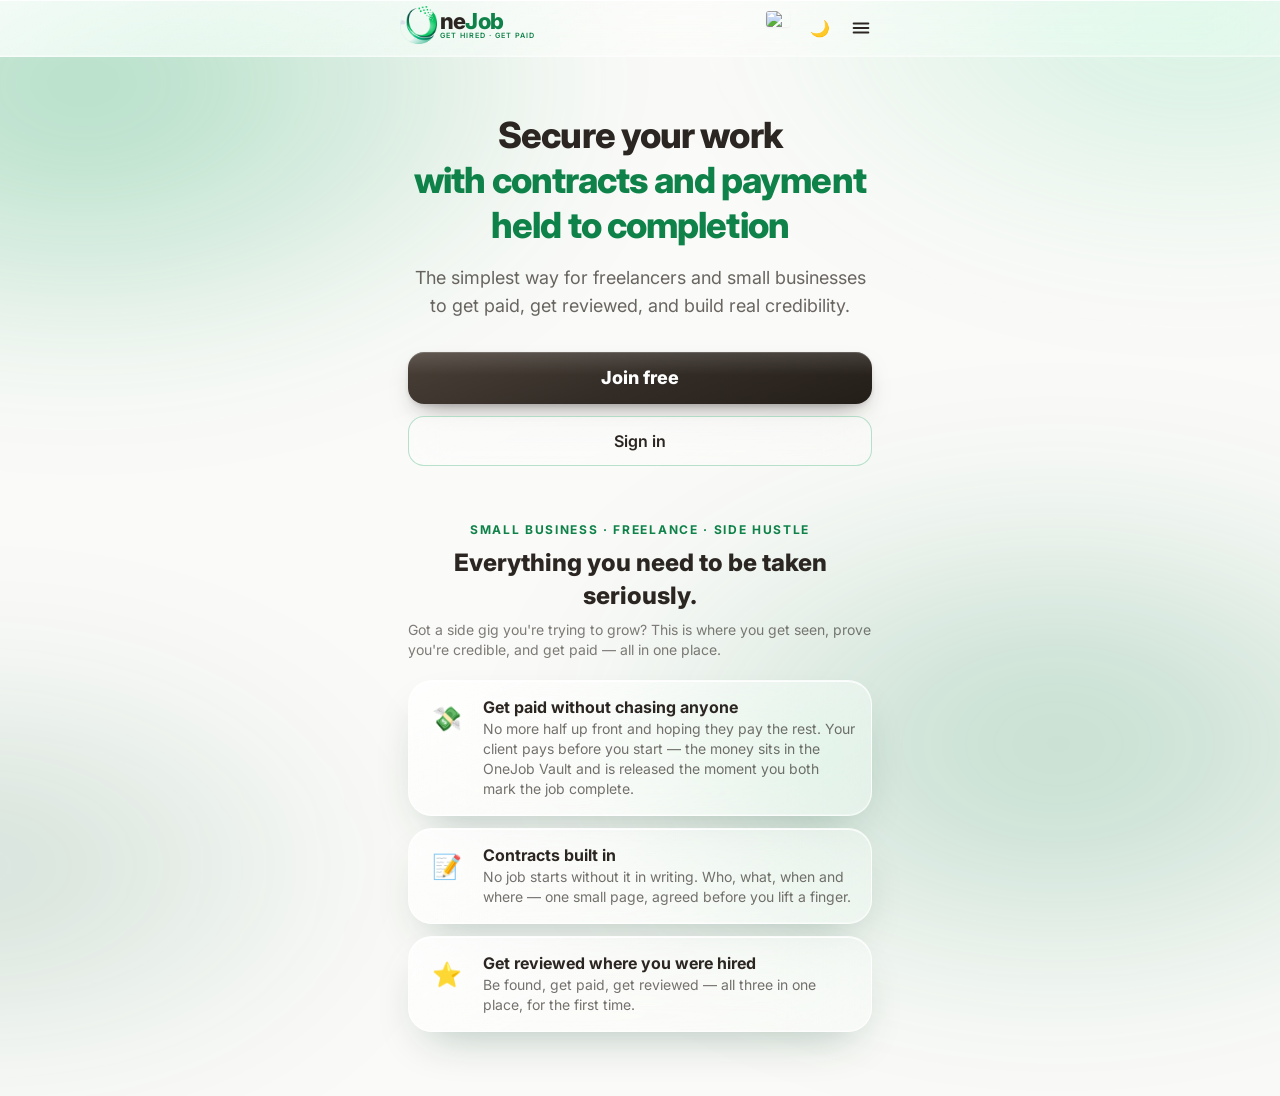
==== commit f30ebf29: "Add files via upload" ====
--- a/index.html
+++ b/index.html
@@ -9,8 +9,8 @@
     <meta name="description" content="OneJob: the simplest way for freelancers and small businesses to get hired, get paid in 60 seconds, and build real credibility." />
     <link rel="preconnect" href="https://fonts.googleapis.com" />
     <link href="https://fonts.googleapis.com/css2?family=Inter:wght@400;500;600;700;800&display=swap" rel="stylesheet" />
-    <script type="module" crossorigin src="/assets/index-SecC9CO3.js"></script>
-    <link rel="stylesheet" crossorigin href="/assets/index-BWBCSy4-.css">
+    <script type="module" crossorigin src="/assets/index-MgKFQV6G.js"></script>
+    <link rel="stylesheet" crossorigin href="/assets/index-CyK0mAwK.css">
   </head>
   <body>
     <div id="root"></div>
--- a/assets/index-CyK0mAwK.css
+++ b/assets/index-CyK0mAwK.css
@@ -0,0 +1 @@
+*,:before,:after{--tw-border-spacing-x: 0;--tw-border-spacing-y: 0;--tw-translate-x: 0;--tw-translate-y: 0;--tw-rotate: 0;--tw-skew-x: 0;--tw-skew-y: 0;--tw-scale-x: 1;--tw-scale-y: 1;--tw-pan-x: ;--tw-pan-y: ;--tw-pinch-zoom: ;--tw-scroll-snap-strictness: proximity;--tw-gradient-from-position: ;--tw-gradient-via-position: ;--tw-gradient-to-position: ;--tw-ordinal: ;--tw-slashed-zero: ;--tw-numeric-figure: ;--tw-numeric-spacing: ;--tw-numeric-fraction: ;--tw-ring-inset: ;--tw-ring-offset-width: 0px;--tw-ring-offset-color: #fff;--tw-ring-color: rgb(59 130 246 / .5);--tw-ring-offset-shadow: 0 0 #0000;--tw-ring-shadow: 0 0 #0000;--tw-shadow: 0 0 #0000;--tw-shadow-colored: 0 0 #0000;--tw-blur: ;--tw-brightness: ;--tw-contrast: ;--tw-grayscale: ;--tw-hue-rotate: ;--tw-invert: ;--tw-saturate: ;--tw-sepia: ;--tw-drop-shadow: ;--tw-backdrop-blur: ;--tw-backdrop-brightness: ;--tw-backdrop-contrast: ;--tw-backdrop-grayscale: ;--tw-backdrop-hue-rotate: ;--tw-backdrop-invert: ;--tw-backdrop-opacity: ;--tw-backdrop-saturate: ;--tw-backdrop-sepia: ;--tw-contain-size: ;--tw-contain-layout: ;--tw-contain-paint: ;--tw-contain-style: }::backdrop{--tw-border-spacing-x: 0;--tw-border-spacing-y: 0;--tw-translate-x: 0;--tw-translate-y: 0;--tw-rotate: 0;--tw-skew-x: 0;--tw-skew-y: 0;--tw-scale-x: 1;--tw-scale-y: 1;--tw-pan-x: ;--tw-pan-y: ;--tw-pinch-zoom: ;--tw-scroll-snap-strictness: proximity;--tw-gradient-from-position: ;--tw-gradient-via-position: ;--tw-gradient-to-position: ;--tw-ordinal: ;--tw-slashed-zero: ;--tw-numeric-figure: ;--tw-numeric-spacing: ;--tw-numeric-fraction: ;--tw-ring-inset: ;--tw-ring-offset-width: 0px;--tw-ring-offset-color: #fff;--tw-ring-color: rgb(59 130 246 / .5);--tw-ring-offset-shadow: 0 0 #0000;--tw-ring-shadow: 0 0 #0000;--tw-shadow: 0 0 #0000;--tw-shadow-colored: 0 0 #0000;--tw-blur: ;--tw-brightness: ;--tw-contrast: ;--tw-grayscale: ;--tw-hue-rotate: ;--tw-invert: ;--tw-saturate: ;--tw-sepia: ;--tw-drop-shadow: ;--tw-backdrop-blur: ;--tw-backdrop-brightness: ;--tw-backdrop-contrast: ;--tw-backdrop-grayscale: ;--tw-backdrop-hue-rotate: ;--tw-backdrop-invert: ;--tw-backdrop-opacity: ;--tw-backdrop-saturate: ;--tw-backdrop-sepia: ;--tw-contain-size: ;--tw-contain-layout: ;--tw-contain-paint: ;--tw-contain-style: }*,:before,:after{box-sizing:border-box;border-width:0;border-style:solid;border-color:#e5e7eb}:before,:after{--tw-content: ""}html,:host{line-height:1.5;-webkit-text-size-adjust:100%;-moz-tab-size:4;-o-tab-size:4;tab-size:4;font-family:Inter,system-ui,-apple-system,Segoe UI,sans-serif;font-feature-settings:normal;font-variation-settings:normal;-webkit-tap-highlight-color:transparent}body{margin:0;line-height:inherit}hr{height:0;color:inherit;border-top-width:1px}abbr:where([title]){-webkit-text-decoration:underline dotted;text-decoration:underline dotted}h1,h2,h3,h4,h5,h6{font-size:inherit;font-weight:inherit}a{color:inherit;text-decoration:inherit}b,strong{font-weight:bolder}code,kbd,samp,pre{font-family:ui-monospace,SFMono-Regular,Menlo,Monaco,Consolas,Liberation Mono,Courier New,monospace;font-feature-settings:normal;font-variation-settings:normal;font-size:1em}small{font-size:80%}sub,sup{font-size:75%;line-height:0;position:relative;vertical-align:baseline}sub{bottom:-.25em}sup{top:-.5em}table{text-indent:0;border-color:inherit;border-collapse:collapse}button,input,optgroup,select,textarea{font-family:inherit;font-feature-settings:inherit;font-variation-settings:inherit;font-size:100%;font-weight:inherit;line-height:inherit;letter-spacing:inherit;color:inherit;margin:0;padding:0}button,select{text-transform:none}button,input:where([type=button]),input:where([type=reset]),input:where([type=submit]){-webkit-appearance:button;background-color:transparent;background-image:none}:-moz-focusring{outline:auto}:-moz-ui-invalid{box-shadow:none}progress{vertical-align:baseline}::-webkit-inner-spin-button,::-webkit-outer-spin-button{height:auto}[type=search]{-webkit-appearance:textfield;outline-offset:-2px}::-webkit-search-decoration{-webkit-appearance:none}::-webkit-file-upload-button{-webkit-appearance:button;font:inherit}summary{display:list-item}blockquote,dl,dd,h1,h2,h3,h4,h5,h6,hr,figure,p,pre{margin:0}fieldset{margin:0;padding:0}legend{padding:0}ol,ul,menu{list-style:none;margin:0;padding:0}dialog{padding:0}textarea{resize:vertical}input::-moz-placeholder,textarea::-moz-placeholder{opacity:1;color:#9ca3af}input::placeholder,textarea::placeholder{opacity:1;color:#9ca3af}button,[role=button]{cursor:pointer}:disabled{cursor:default}img,svg,video,canvas,audio,iframe,embed,object{display:block;vertical-align:middle}img,video{max-width:100%;height:auto}[hidden]:where(:not([hidden=until-found])){display:none}.container{width:100%}@media (min-width: 640px){.container{max-width:640px}}@media (min-width: 768px){.container{max-width:768px}}@media (min-width: 1024px){.container{max-width:1024px}}@media (min-width: 1280px){.container{max-width:1280px}}@media (min-width: 1536px){.container{max-width:1536px}}.card{border-radius:1.5rem;background:var(--glass-fill);backdrop-filter:var(--frost);-webkit-backdrop-filter:var(--frost);border:1px solid var(--glass-border);box-shadow:var(--frostedge),var(--glass-shadow)}.tile{border-radius:1.5rem;background:var(--glass-fill);backdrop-filter:var(--frost);-webkit-backdrop-filter:var(--frost);border:1px solid var(--glass-border);box-shadow:var(--frostedge),var(--glass-shadow);display:flex;flex-direction:column;align-items:flex-start;justify-content:space-between;padding:1rem;transition-property:color,background-color,border-color,text-decoration-color,fill,stroke,opacity,box-shadow,transform,filter,backdrop-filter;transition-timing-function:cubic-bezier(.4,0,.2,1);transition-duration:.15s}.tile:active{--tw-scale-x: .98;--tw-scale-y: .98;transform:translate(var(--tw-translate-x),var(--tw-translate-y)) rotate(var(--tw-rotate)) skew(var(--tw-skew-x)) skewY(var(--tw-skew-y)) scaleX(var(--tw-scale-x)) scaleY(var(--tw-scale-y))}.tile{min-height:96px;position:relative;overflow:hidden}.tile:after{content:"";position:absolute;top:0;right:0;bottom:0;left:0;pointer-events:none;background:linear-gradient(115deg,transparent 30%,rgba(255,255,255,.42) 45%,transparent 60%);transform:translate(-120%);transition:transform .9s ease}.tile:hover:after{transform:translate(120%)}.btn-primary{display:inline-flex;align-items:center;justify-content:center;gap:.5rem;border-radius:1rem;padding:.75rem 1.25rem;font-weight:800;--tw-text-opacity: 1;color:rgb(255 255 255 / var(--tw-text-opacity, 1));transition-property:color,background-color,border-color,text-decoration-color,fill,stroke,opacity,box-shadow,transform,filter,backdrop-filter;transition-timing-function:cubic-bezier(.4,0,.2,1);transition-duration:.15s}.btn-primary:disabled{pointer-events:none;opacity:.4}.btn-primary{position:relative;overflow:hidden;background:linear-gradient(160deg,#4a4038,#332c26 52%,#241e19);box-shadow:0 12px 26px -12px #241e198c,0 2px 5px #0000001a,inset 0 1px #ffffff29}.btn-primary:after{content:"";position:absolute;top:0;right:0;bottom:56%;left:0;pointer-events:none;background:linear-gradient(180deg,#ffffff21,#fff0)}.btn-primary:hover{filter:brightness(1.05)}.btn-primary:active{transform:scale(.985);box-shadow:0 7px 16px -11px #241e1999,inset 0 1px #ffffff24}.btn-brand{display:inline-flex;align-items:center;justify-content:center;gap:.5rem;border-radius:1rem;padding:.75rem 1.25rem;font-weight:800;--tw-text-opacity: 1;color:rgb(255 255 255 / var(--tw-text-opacity, 1));transition-property:color,background-color,border-color,text-decoration-color,fill,stroke,opacity,box-shadow,transform,filter,backdrop-filter;transition-timing-function:cubic-bezier(.4,0,.2,1);transition-duration:.15s}.btn-brand:disabled{pointer-events:none;opacity:.4}.btn-brand{position:relative;overflow:hidden;background:linear-gradient(160deg,#17a45c,#0e8248 30%,#0b6539);box-shadow:0 12px 26px -10px #0e8248e6,0 2px 5px #0000001f,inset 0 1px #ffffff4d}.btn-brand:after{content:"";position:absolute;top:0;right:0;bottom:56%;left:0;pointer-events:none;background:linear-gradient(180deg,#ffffff38,#fff0)}.btn-brand:hover{filter:brightness(1.05)}.btn-brand:active{transform:scale(.985)}.btn-ghost{display:inline-flex;align-items:center;justify-content:center;gap:.5rem;border-radius:1rem;padding:.75rem 1.25rem;font-weight:600;transition-property:color,background-color,border-color,text-decoration-color,fill,stroke,opacity,box-shadow,transform,filter,backdrop-filter;transition-timing-function:cubic-bezier(.4,0,.2,1);transition-duration:.15s}.btn-ghost:active{--tw-scale-x: .98;--tw-scale-y: .98;transform:translate(var(--tw-translate-x),var(--tw-translate-y)) rotate(var(--tw-rotate)) skew(var(--tw-skew-x)) skewY(var(--tw-skew-y)) scaleX(var(--tw-scale-x)) scaleY(var(--tw-scale-y))}.btn-ghost{border:1px solid rgba(23,164,92,.3);background:linear-gradient(152deg,#ffffff6b,#ffffff3d);backdrop-filter:blur(20px);-webkit-backdrop-filter:blur(20px)}.dark .btn-ghost{border-color:#ffffff2e;background:linear-gradient(152deg,#ffffff17,#ffffff0a)}.\!input,.input{width:100%;border-radius:1rem;padding:.75rem 1rem;outline:2px solid transparent;outline-offset:2px;transition-property:color,background-color,border-color,text-decoration-color,fill,stroke,opacity,box-shadow,transform,filter,backdrop-filter;transition-timing-function:cubic-bezier(.4,0,.2,1);transition-duration:.15s}.\!input{border:1px solid rgba(23,164,92,.2)!important;background:linear-gradient(152deg,#fffc,#ffffffad)!important;backdrop-filter:blur(16px) saturate(150%)!important;-webkit-backdrop-filter:blur(16px) saturate(150%)!important;box-shadow:inset 0 1px #ffffffe6!important;color:#2c2622!important}.input{border:1px solid rgba(23,164,92,.2);background:linear-gradient(152deg,#fffc,#ffffffad);backdrop-filter:blur(16px) saturate(150%);-webkit-backdrop-filter:blur(16px) saturate(150%);box-shadow:inset 0 1px #ffffffe6;color:#2c2622}.dark .input{border-color:#ffffff21;color:#f4f1fa;background:linear-gradient(152deg,#ffffff1a,#ffffff0d);box-shadow:inset 0 1px #ffffff1a}.dark .\!input{border-color:#ffffff21!important;color:#f4f1fa!important;background:linear-gradient(152deg,#ffffff1a,#ffffff0d)!important;box-shadow:inset 0 1px #ffffff1a!important}.\!input::-moz-placeholder{color:#8a8079!important}.\!input::placeholder{color:#8a8079!important}.input::-moz-placeholder{color:#8a8079}.input::placeholder{color:#8a8079}.dark .input::-moz-placeholder{color:#ffffff52}.dark .input::placeholder{color:#ffffff52}.dark .\!input::-moz-placeholder{color:#ffffff52!important}.dark .\!input::placeholder{color:#ffffff52!important}.\!input:focus{border-color:#17a45c8c!important;box-shadow:inset 0 1px #ffffffe6,0 0 0 3px #17a45c2e!important}.input:focus{border-color:#17a45c8c;box-shadow:inset 0 1px #ffffffe6,0 0 0 3px #17a45c2e}.label{margin-bottom:.375rem;display:block;font-size:13px;font-weight:600;color:#6b6257}.dark .label{color:#b9b2c6}.pointer-events-none{pointer-events:none}.pointer-events-auto{pointer-events:auto}.\!visible{visibility:visible!important}.visible{visibility:visible}.invisible{visibility:hidden}.collapse{visibility:collapse}.static{position:static}.fixed{position:fixed}.absolute{position:absolute}.relative{position:relative}.sticky{position:sticky}.inset-0{top:0;right:0;bottom:0;left:0}.inset-4{top:1rem;right:1rem;bottom:1rem;left:1rem}.inset-x-0{left:0;right:0}.-bottom-0\.5{bottom:-.125rem}.-bottom-1{bottom:-.25rem}.-bottom-4{bottom:-1rem}.-left-9{left:-2.25rem}.-right-0\.5{right:-.125rem}.-right-1{right:-.25rem}.-right-2{right:-.5rem}.-top-0\.5{top:-.125rem}.-top-1{top:-.25rem}.bottom-0{bottom:0}.bottom-1{bottom:.25rem}.bottom-11{bottom:2.75rem}.bottom-24{bottom:6rem}.bottom-3{bottom:.75rem}.bottom-\[3px\]{bottom:3px}.left-0{left:0}.left-0\.5{left:.125rem}.left-1{left:.25rem}.left-1\.5{left:.375rem}.left-1\/2{left:50%}.left-2{left:.5rem}.left-3{left:.75rem}.left-3\.5{left:.875rem}.left-\[18px\]{left:18px}.left-\[19px\]{left:19px}.left-\[22px\]{left:22px}.left-\[23px\]{left:23px}.left-\[3px\]{left:3px}.right-0{right:0}.right-1{right:.25rem}.right-1\.5{right:.375rem}.right-2{right:.5rem}.right-2\.5{right:.625rem}.right-3{right:.75rem}.right-4{right:1rem}.right-\[3px\]{right:3px}.top-0{top:0}.top-0\.5{top:.125rem}.top-1{top:.25rem}.top-1\.5{top:.375rem}.top-1\/2{top:50%}.top-3{top:.75rem}.top-4{top:1rem}.top-9{top:2.25rem}.top-\[3\.5px\]{top:3.5px}.top-\[3px\]{top:3px}.top-full{top:100%}.-z-10{z-index:-10}.z-0{z-index:0}.z-10{z-index:10}.z-30{z-index:30}.z-40{z-index:40}.z-50{z-index:50}.z-\[110\]{z-index:110}.z-\[120\]{z-index:120}.z-\[130\]{z-index:130}.z-\[140\]{z-index:140}.z-\[150\]{z-index:150}.z-\[190\]{z-index:190}.z-\[195\]{z-index:195}.z-\[196\]{z-index:196}.z-\[1\]{z-index:1}.z-\[200\]{z-index:200}.z-\[201\]{z-index:201}.z-\[70\]{z-index:70}.z-\[75\]{z-index:75}.z-\[80\]{z-index:80}.z-\[85\]{z-index:85}.z-\[86\]{z-index:86}.z-\[87\]{z-index:87}.z-\[88\]{z-index:88}.z-\[90\]{z-index:90}.z-\[92\]{z-index:92}.z-\[95\]{z-index:95}.z-\[998\]{z-index:998}.z-\[999\]{z-index:999}.col-span-2{grid-column:span 2 / span 2}.-mx-1{margin-left:-.25rem;margin-right:-.25rem}.mx-0\.5{margin-left:.125rem;margin-right:.125rem}.mx-auto{margin-left:auto;margin-right:auto}.my-1{margin-top:.25rem;margin-bottom:.25rem}.my-2{margin-top:.5rem;margin-bottom:.5rem}.my-3{margin-top:.75rem;margin-bottom:.75rem}.my-5{margin-top:1.25rem;margin-bottom:1.25rem}.\!mb-0{margin-bottom:0!important}.\!mb-1{margin-bottom:.25rem!important}.-ml-1{margin-left:-.25rem}.-ml-\[7px\]{margin-left:-7px}.-mt-3{margin-top:-.75rem}.-mt-6{margin-top:-1.5rem}.mb-0\.5{margin-bottom:.125rem}.mb-1{margin-bottom:.25rem}.mb-1\.5{margin-bottom:.375rem}.mb-2{margin-bottom:.5rem}.mb-2\.5{margin-bottom:.625rem}.mb-3{margin-bottom:.75rem}.mb-3\.5{margin-bottom:.875rem}.mb-4{margin-bottom:1rem}.mb-5{margin-bottom:1.25rem}.ml-1{margin-left:.25rem}.ml-1\.5{margin-left:.375rem}.ml-2{margin-left:.5rem}.ml-auto{margin-left:auto}.mr-0\.5{margin-right:.125rem}.mr-1\.5{margin-right:.375rem}.mr-2{margin-right:.5rem}.mt-0\.5{margin-top:.125rem}.mt-1{margin-top:.25rem}.mt-1\.5{margin-top:.375rem}.mt-10{margin-top:2.5rem}.mt-14{margin-top:3.5rem}.mt-16{margin-top:4rem}.mt-2{margin-top:.5rem}.mt-2\.5{margin-top:.625rem}.mt-20{margin-top:5rem}.mt-3{margin-top:.75rem}.mt-3\.5{margin-top:.875rem}.mt-4{margin-top:1rem}.mt-5{margin-top:1.25rem}.mt-6{margin-top:1.5rem}.mt-7{margin-top:1.75rem}.mt-8{margin-top:2rem}.mt-\[3px\]{margin-top:3px}.mt-\[7px\]{margin-top:7px}.line-clamp-2{overflow:hidden;display:-webkit-box;-webkit-box-orient:vertical;-webkit-line-clamp:2}.line-clamp-3{overflow:hidden;display:-webkit-box;-webkit-box-orient:vertical;-webkit-line-clamp:3}.line-clamp-4{overflow:hidden;display:-webkit-box;-webkit-box-orient:vertical;-webkit-line-clamp:4}.block{display:block}.inline-block{display:inline-block}.inline{display:inline}.flex{display:flex}.inline-flex{display:inline-flex}.table{display:table}.grid{display:grid}.contents{display:contents}.hidden{display:none}.aspect-square{aspect-ratio:1 / 1}.h-1{height:.25rem}.h-1\.5{height:.375rem}.h-10{height:2.5rem}.h-11{height:2.75rem}.h-12{height:3rem}.h-14{height:3.5rem}.h-16{height:4rem}.h-2{height:.5rem}.h-2\.5{height:.625rem}.h-20{height:5rem}.h-24{height:6rem}.h-28{height:7rem}.h-3{height:.75rem}.h-3\.5{height:.875rem}.h-4{height:1rem}.h-40{height:10rem}.h-44{height:11rem}.h-5{height:1.25rem}.h-6{height:1.5rem}.h-7{height:1.75rem}.h-8{height:2rem}.h-9{height:2.25rem}.h-\[104px\]{height:104px}.h-\[120px\]{height:120px}.h-\[14px\]{height:14px}.h-\[15px\]{height:15px}.h-\[168px\]{height:168px}.h-\[18px\]{height:18px}.h-\[22px\]{height:22px}.h-\[3px\]{height:3px}.h-\[42\%\]{height:42%}.h-\[78vh\]{height:78vh}.h-full{height:100%}.h-px{height:1px}.h-screen{height:100vh}.max-h-32{max-height:8rem}.max-h-44{max-height:11rem}.max-h-52{max-height:13rem}.max-h-60{max-height:15rem}.max-h-64{max-height:16rem}.max-h-\[220px\]{max-height:220px}.max-h-\[240px\]{max-height:240px}.max-h-\[24vh\]{max-height:24vh}.max-h-\[252px\]{max-height:252px}.max-h-\[320px\]{max-height:320px}.max-h-\[40vh\]{max-height:40vh}.max-h-\[420px\]{max-height:420px}.max-h-\[45vh\]{max-height:45vh}.max-h-\[50vh\]{max-height:50vh}.max-h-\[78vh\]{max-height:78vh}.max-h-\[80vh\]{max-height:80vh}.max-h-\[85vh\]{max-height:85vh}.max-h-\[90dvh\]{max-height:90dvh}.max-h-\[90vh\]{max-height:90vh}.max-h-\[92vh\]{max-height:92vh}.max-h-\[calc\(100vh-24px\)\]{max-height:calc(100vh - 24px)}.max-h-full{max-height:100%}.min-h-\[100px\]{min-height:100px}.min-h-\[110px\]{min-height:110px}.min-h-\[120px\]{min-height:120px}.min-h-\[130px\]{min-height:130px}.min-h-\[140px\]{min-height:140px}.min-h-\[160px\]{min-height:160px}.min-h-\[44px\]{min-height:44px}.min-h-\[52px\]{min-height:52px}.min-h-\[70px\]{min-height:70px}.min-h-\[80px\]{min-height:80px}.min-h-\[90px\]{min-height:90px}.min-h-dvh{min-height:100dvh}.min-h-full{min-height:100%}.min-h-screen{min-height:100vh}.\!w-24{width:6rem!important}.\!w-\[124px\]{width:124px!important}.\!w-\[92px\]{width:92px!important}.\!w-auto{width:auto!important}.w-0\.5{width:.125rem}.w-1{width:.25rem}.w-1\.5{width:.375rem}.w-10{width:2.5rem}.w-11{width:2.75rem}.w-12{width:3rem}.w-14{width:3.5rem}.w-16{width:4rem}.w-2{width:.5rem}.w-2\.5{width:.625rem}.w-20{width:5rem}.w-24{width:6rem}.w-28{width:7rem}.w-3{width:.75rem}.w-3\.5{width:.875rem}.w-36{width:9rem}.w-4{width:1rem}.w-40{width:10rem}.w-5{width:1.25rem}.w-52{width:13rem}.w-6{width:1.5rem}.w-64{width:16rem}.w-7{width:1.75rem}.w-8{width:2rem}.w-9{width:2.25rem}.w-\[104px\]{width:104px}.w-\[132px\]{width:132px}.w-\[14px\]{width:14px}.w-\[15px\]{width:15px}.w-\[18px\]{width:18px}.w-\[22px\]{width:22px}.w-\[270px\]{width:270px}.w-\[290px\]{width:290px}.w-\[320px\]{width:320px}.w-\[3px\]{width:3px}.w-\[62px\]{width:62px}.w-\[80\%\]{width:80%}.w-fit{width:-moz-fit-content;width:fit-content}.w-full{width:100%}.w-px{width:1px}.min-w-0{min-width:0px}.min-w-4{min-width:1rem}.min-w-6{min-width:1.5rem}.min-w-\[142px\]{min-width:142px}.min-w-\[18px\]{min-width:18px}.min-w-\[34px\]{min-width:34px}.min-w-\[42px\]{min-width:42px}.min-w-\[46px\]{min-width:46px}.max-w-2xl{max-width:42rem}.max-w-\[100vw\]{max-width:100vw}.max-w-\[15rem\]{max-width:15rem}.max-w-\[19rem\]{max-width:19rem}.max-w-\[320px\]{max-width:320px}.max-w-\[36ch\]{max-width:36ch}.max-w-\[420px\]{max-width:420px}.max-w-\[440px\]{max-width:440px}.max-w-\[55\%\]{max-width:55%}.max-w-\[60\%\]{max-width:60%}.max-w-\[80\%\]{max-width:80%}.max-w-\[85\%\]{max-width:85%}.max-w-\[86vw\]{max-width:86vw}.max-w-\[90vw\]{max-width:90vw}.max-w-full{max-width:100%}.max-w-lg{max-width:32rem}.max-w-md{max-width:28rem}.max-w-sm{max-width:24rem}.max-w-xs{max-width:20rem}.flex-1{flex:1 1 0%}.flex-\[2\]{flex:2}.flex-\[3\]{flex:3}.flex-shrink-0{flex-shrink:0}.shrink{flex-shrink:1}.shrink-0{flex-shrink:0}.grow{flex-grow:1}.-translate-x-1\/2{--tw-translate-x: -50%;transform:translate(var(--tw-translate-x),var(--tw-translate-y)) rotate(var(--tw-rotate)) skew(var(--tw-skew-x)) skewY(var(--tw-skew-y)) scaleX(var(--tw-scale-x)) scaleY(var(--tw-scale-y))}.-translate-y-1\/2{--tw-translate-y: -50%;transform:translate(var(--tw-translate-x),var(--tw-translate-y)) rotate(var(--tw-rotate)) skew(var(--tw-skew-x)) skewY(var(--tw-skew-y)) scaleX(var(--tw-scale-x)) scaleY(var(--tw-scale-y))}.-rotate-90{--tw-rotate: -90deg;transform:translate(var(--tw-translate-x),var(--tw-translate-y)) rotate(var(--tw-rotate)) skew(var(--tw-skew-x)) skewY(var(--tw-skew-y)) scaleX(var(--tw-scale-x)) scaleY(var(--tw-scale-y))}.rotate-180{--tw-rotate: 180deg;transform:translate(var(--tw-translate-x),var(--tw-translate-y)) rotate(var(--tw-rotate)) skew(var(--tw-skew-x)) skewY(var(--tw-skew-y)) scaleX(var(--tw-scale-x)) scaleY(var(--tw-scale-y))}.scale-105{--tw-scale-x: 1.05;--tw-scale-y: 1.05;transform:translate(var(--tw-translate-x),var(--tw-translate-y)) rotate(var(--tw-rotate)) skew(var(--tw-skew-x)) skewY(var(--tw-skew-y)) scaleX(var(--tw-scale-x)) scaleY(var(--tw-scale-y))}.transform{transform:translate(var(--tw-translate-x),var(--tw-translate-y)) rotate(var(--tw-rotate)) skew(var(--tw-skew-x)) skewY(var(--tw-skew-y)) scaleX(var(--tw-scale-x)) scaleY(var(--tw-scale-y))}.animate-\[infotipIn_\.14s_ease-out\]{animation:infotipIn .14s ease-out}@keyframes ping{75%,to{transform:scale(2);opacity:0}}.animate-ping{animation:ping 1s cubic-bezier(0,0,.2,1) infinite}@keyframes pulse{50%{opacity:.5}}.animate-pulse{animation:pulse 2s cubic-bezier(.4,0,.6,1) infinite}@keyframes spin{to{transform:rotate(360deg)}}.animate-spin{animation:spin 1s linear infinite}.cursor-default{cursor:default}.cursor-not-allowed{cursor:not-allowed}.cursor-pointer{cursor:pointer}.touch-none{touch-action:none}.select-none{-webkit-user-select:none;-moz-user-select:none;user-select:none}.resize-none{resize:none}.\!resize-y{resize:vertical!important}.resize-y{resize:vertical}.resize{resize:both}.snap-x{scroll-snap-type:x var(--tw-scroll-snap-strictness)}.snap-mandatory{--tw-scroll-snap-strictness: mandatory}.snap-start{scroll-snap-align:start}.snap-center{scroll-snap-align:center}.appearance-none{-webkit-appearance:none;-moz-appearance:none;appearance:none}.grid-cols-1{grid-template-columns:repeat(1,minmax(0,1fr))}.grid-cols-2{grid-template-columns:repeat(2,minmax(0,1fr))}.grid-cols-3{grid-template-columns:repeat(3,minmax(0,1fr))}.grid-cols-4{grid-template-columns:repeat(4,minmax(0,1fr))}.grid-cols-6{grid-template-columns:repeat(6,minmax(0,1fr))}.grid-cols-7{grid-template-columns:repeat(7,minmax(0,1fr))}.grid-cols-8{grid-template-columns:repeat(8,minmax(0,1fr))}.flex-col{flex-direction:column}.flex-wrap{flex-wrap:wrap}.flex-nowrap{flex-wrap:nowrap}.place-items-end{place-items:end}.place-items-center{place-items:center}.items-start{align-items:flex-start}.items-end{align-items:flex-end}.items-center{align-items:center}.items-baseline{align-items:baseline}.items-stretch{align-items:stretch}.justify-start{justify-content:flex-start}.justify-end{justify-content:flex-end}.\!justify-center{justify-content:center!important}.justify-center{justify-content:center}.justify-between{justify-content:space-between}.gap-0\.5{gap:.125rem}.gap-1{gap:.25rem}.gap-1\.5{gap:.375rem}.gap-2{gap:.5rem}.gap-2\.5{gap:.625rem}.gap-3{gap:.75rem}.gap-3\.5{gap:.875rem}.gap-4{gap:1rem}.gap-6{gap:1.5rem}.gap-\[1\.5px\]{gap:1.5px}.gap-\[2px\]{gap:2px}.gap-\[3px\]{gap:3px}.gap-x-2{-moz-column-gap:.5rem;column-gap:.5rem}.gap-x-3{-moz-column-gap:.75rem;column-gap:.75rem}.gap-x-4{-moz-column-gap:1rem;column-gap:1rem}.gap-y-1{row-gap:.25rem}.gap-y-2{row-gap:.5rem}.-space-x-2>:not([hidden])~:not([hidden]){--tw-space-x-reverse: 0;margin-right:calc(-.5rem * var(--tw-space-x-reverse));margin-left:calc(-.5rem * calc(1 - var(--tw-space-x-reverse)))}.space-y-0>:not([hidden])~:not([hidden]){--tw-space-y-reverse: 0;margin-top:calc(0px * calc(1 - var(--tw-space-y-reverse)));margin-bottom:calc(0px * var(--tw-space-y-reverse))}.space-y-0\.5>:not([hidden])~:not([hidden]){--tw-space-y-reverse: 0;margin-top:calc(.125rem * calc(1 - var(--tw-space-y-reverse)));margin-bottom:calc(.125rem * var(--tw-space-y-reverse))}.space-y-1>:not([hidden])~:not([hidden]){--tw-space-y-reverse: 0;margin-top:calc(.25rem * calc(1 - var(--tw-space-y-reverse)));margin-bottom:calc(.25rem * var(--tw-space-y-reverse))}.space-y-1\.5>:not([hidden])~:not([hidden]){--tw-space-y-reverse: 0;margin-top:calc(.375rem * calc(1 - var(--tw-space-y-reverse)));margin-bottom:calc(.375rem * var(--tw-space-y-reverse))}.space-y-2>:not([hidden])~:not([hidden]){--tw-space-y-reverse: 0;margin-top:calc(.5rem * calc(1 - var(--tw-space-y-reverse)));margin-bottom:calc(.5rem * var(--tw-space-y-reverse))}.space-y-2\.5>:not([hidden])~:not([hidden]){--tw-space-y-reverse: 0;margin-top:calc(.625rem * calc(1 - var(--tw-space-y-reverse)));margin-bottom:calc(.625rem * var(--tw-space-y-reverse))}.space-y-3>:not([hidden])~:not([hidden]){--tw-space-y-reverse: 0;margin-top:calc(.75rem * calc(1 - var(--tw-space-y-reverse)));margin-bottom:calc(.75rem * var(--tw-space-y-reverse))}.space-y-3\.5>:not([hidden])~:not([hidden]){--tw-space-y-reverse: 0;margin-top:calc(.875rem * calc(1 - var(--tw-space-y-reverse)));margin-bottom:calc(.875rem * var(--tw-space-y-reverse))}.space-y-4>:not([hidden])~:not([hidden]){--tw-space-y-reverse: 0;margin-top:calc(1rem * calc(1 - var(--tw-space-y-reverse)));margin-bottom:calc(1rem * var(--tw-space-y-reverse))}.space-y-5>:not([hidden])~:not([hidden]){--tw-space-y-reverse: 0;margin-top:calc(1.25rem * calc(1 - var(--tw-space-y-reverse)));margin-bottom:calc(1.25rem * var(--tw-space-y-reverse))}.divide-y>:not([hidden])~:not([hidden]){--tw-divide-y-reverse: 0;border-top-width:calc(1px * calc(1 - var(--tw-divide-y-reverse)));border-bottom-width:calc(1px * var(--tw-divide-y-reverse))}.divide-ink\/5>:not([hidden])~:not([hidden]){border-color:#0b0f1a0d}.self-start{align-self:flex-start}.overflow-auto{overflow:auto}.overflow-hidden{overflow:hidden}.overflow-visible{overflow:visible}.overflow-x-auto{overflow-x:auto}.overflow-y-auto{overflow-y:auto}.overflow-x-hidden{overflow-x:hidden}.overscroll-contain{overscroll-behavior:contain}.overscroll-x-contain{overscroll-behavior-x:contain}.truncate{overflow:hidden;text-overflow:ellipsis;white-space:nowrap}.whitespace-nowrap{white-space:nowrap}.whitespace-pre-wrap{white-space:pre-wrap}.break-words{overflow-wrap:break-word}.\!rounded-3xl{border-radius:1.5rem!important}.rounded{border-radius:.25rem}.rounded-2xl{border-radius:1rem}.rounded-3xl{border-radius:1.5rem}.rounded-\[28px\]{border-radius:28px}.rounded-\[2px\]{border-radius:2px}.rounded-\[3px\]{border-radius:3px}.rounded-\[5px\]{border-radius:5px}.rounded-\[7px\]{border-radius:7px}.rounded-full{border-radius:9999px}.rounded-lg{border-radius:.5rem}.rounded-sm{border-radius:.125rem}.rounded-xl{border-radius:.75rem}.rounded-b-none{border-bottom-right-radius:0;border-bottom-left-radius:0}.rounded-t-3xl{border-top-left-radius:1.5rem;border-top-right-radius:1.5rem}.rounded-bl-md{border-bottom-left-radius:.375rem}.rounded-bl-sm{border-bottom-left-radius:.125rem}.rounded-br-\[10px\]{border-bottom-right-radius:10px}.rounded-br-md{border-bottom-right-radius:.375rem}.rounded-br-sm{border-bottom-right-radius:.125rem}.border{border-width:1px}.border-2{border-width:2px}.border-b{border-bottom-width:1px}.border-t{border-top-width:1px}.border-dashed{border-style:dashed}.\!border-red-400{--tw-border-opacity: 1 !important;border-color:rgb(248 113 113 / var(--tw-border-opacity, 1))!important}.\!border-red-500{--tw-border-opacity: 1 !important;border-color:rgb(239 68 68 / var(--tw-border-opacity, 1))!important}.\!border-teal{--tw-border-opacity: 1 !important;border-color:rgb(21 194 178 / var(--tw-border-opacity, 1))!important}.\!border-white\/60{border-color:#fff9!important}.border-amber-400\/40{border-color:#fbbf2466}.border-amber-500\/30{border-color:#f59e0b4d}.border-black\/10{border-color:#0000001a}.border-brand{--tw-border-opacity: 1;border-color:rgb(14 130 72 / var(--tw-border-opacity, 1))}.border-brand\/20{border-color:#0e824833}.border-brand\/25{border-color:#0e824840}.border-brand\/30{border-color:#0e82484d}.border-brand\/35{border-color:#0e824859}.border-brand\/40{border-color:#0e824866}.border-brand\/50{border-color:#0e824880}.border-clay{--tw-border-opacity: 1;border-color:rgb(51 44 38 / var(--tw-border-opacity, 1))}.border-ink\/10{border-color:#0b0f1a1a}.border-ink\/15{border-color:#0b0f1a26}.border-ink\/20{border-color:#0b0f1a33}.border-ink\/25{border-color:#0b0f1a40}.border-ink\/5{border-color:#0b0f1a0d}.border-red-400{--tw-border-opacity: 1;border-color:rgb(248 113 113 / var(--tw-border-opacity, 1))}.border-red-400\/15{border-color:#f8717126}.border-red-400\/20{border-color:#f8717133}.border-red-400\/40{border-color:#f8717166}.border-red-500\/20{border-color:#ef444433}.border-red-500\/30{border-color:#ef44444d}.border-red-500\/40{border-color:#ef444466}.border-teal\/60{border-color:#15c2b299}.border-white{--tw-border-opacity: 1;border-color:rgb(255 255 255 / var(--tw-border-opacity, 1))}.border-white\/10{border-color:#ffffff1a}.border-white\/15{border-color:#ffffff26}.border-white\/35{border-color:#ffffff59}.border-white\/40{border-color:#fff6}.border-white\/70{border-color:#ffffffb3}.border-white\/\[0\.06\]{border-color:#ffffff0f}.border-white\/\[0\.08\]{border-color:#ffffff14}.border-t-transparent{border-top-color:transparent}.\!bg-white\/55{background-color:#ffffff8c!important}.bg-amber-400{--tw-bg-opacity: 1;background-color:rgb(251 191 36 / var(--tw-bg-opacity, 1))}.bg-amber-400\/15{background-color:#fbbf2426}.bg-amber-400\/20{background-color:#fbbf2433}.bg-amber-400\/25{background-color:#fbbf2440}.bg-amber-400\/\[0\.09\]{background-color:#fbbf2417}.bg-amber-500{--tw-bg-opacity: 1;background-color:rgb(245 158 11 / var(--tw-bg-opacity, 1))}.bg-amber-500\/10{background-color:#f59e0b1a}.bg-amber-500\/15{background-color:#f59e0b26}.bg-black\/30{background-color:#0000004d}.bg-black\/40{background-color:#0006}.bg-black\/50{background-color:#00000080}.bg-black\/55{background-color:#0000008c}.bg-black\/60{background-color:#0009}.bg-black\/80{background-color:#000c}.bg-black\/95{background-color:#000000f2}.bg-brand,.bg-brand-deep{--tw-bg-opacity: 1;background-color:rgb(14 130 72 / var(--tw-bg-opacity, 1))}.bg-brand\/10{background-color:#0e82481a}.bg-brand\/15{background-color:#0e824826}.bg-brand\/20{background-color:#0e824833}.bg-brand\/25{background-color:#0e824840}.bg-brand\/5{background-color:#0e82480d}.bg-brand\/\[0\.035\]{background-color:#0e824809}.bg-brand\/\[0\.04\]{background-color:#0e82480a}.bg-brand\/\[0\.05\]{background-color:#0e82480d}.bg-brand\/\[0\.06\]{background-color:#0e82480f}.bg-brand\/\[0\.07\]{background-color:#0e824812}.bg-brand\/\[0\.08\]{background-color:#0e824814}.bg-clay{--tw-bg-opacity: 1;background-color:rgb(51 44 38 / var(--tw-bg-opacity, 1))}.bg-current{background-color:currentColor}.bg-ink\/10{background-color:#0b0f1a1a}.bg-ink\/15{background-color:#0b0f1a26}.bg-ink\/20{background-color:#0b0f1a33}.bg-ink\/25{background-color:#0b0f1a40}.bg-ink\/40{background-color:#0b0f1a66}.bg-ink\/5{background-color:#0b0f1a0d}.bg-ink\/80{background-color:#0b0f1acc}.bg-ink\/\[0\.025\]{background-color:#0b0f1a06}.bg-ink\/\[0\.02\]{background-color:#0b0f1a05}.bg-ink\/\[0\.03\]{background-color:#0b0f1a08}.bg-ink\/\[0\.04\]{background-color:#0b0f1a0a}.bg-ink\/\[0\.06\]{background-color:#0b0f1a0f}.bg-orange-500{--tw-bg-opacity: 1;background-color:rgb(249 115 22 / var(--tw-bg-opacity, 1))}.bg-paper{--tw-bg-opacity: 1;background-color:rgb(250 250 248 / var(--tw-bg-opacity, 1))}.bg-paper\/50{background-color:#fafaf880}.bg-paper\/70{background-color:#fafaf8b3}.bg-paper\/80{background-color:#fafaf8cc}.bg-paper\/90{background-color:#fafaf8e6}.bg-paper\/95{background-color:#fafaf8f2}.bg-red-500{--tw-bg-opacity: 1;background-color:rgb(239 68 68 / var(--tw-bg-opacity, 1))}.bg-red-500\/10{background-color:#ef44441a}.bg-red-500\/15{background-color:#ef444426}.bg-red-500\/\[0\.04\]{background-color:#ef44440a}.bg-red-500\/\[0\.06\]{background-color:#ef44440f}.bg-red-500\/\[0\.07\]{background-color:#ef444412}.bg-red-500\/\[0\.08\]{background-color:#ef444414}.bg-selection{--tw-bg-opacity: 1;background-color:rgb(11 15 26 / var(--tw-bg-opacity, 1))}.bg-teal{--tw-bg-opacity: 1;background-color:rgb(21 194 178 / var(--tw-bg-opacity, 1))}.bg-teal-deep{--tw-bg-opacity: 1;background-color:rgb(11 127 116 / var(--tw-bg-opacity, 1))}.bg-teal\/15{background-color:#15c2b226}.bg-teal\/70{background-color:#15c2b2b3}.bg-transparent{background-color:transparent}.bg-white{--tw-bg-opacity: 1;background-color:rgb(255 255 255 / var(--tw-bg-opacity, 1))}.bg-white\/10{background-color:#ffffff1a}.bg-white\/30{background-color:#ffffff4d}.bg-white\/60{background-color:#fff9}.bg-white\/70{background-color:#ffffffb3}.bg-gradient-to-br{background-image:linear-gradient(to bottom right,var(--tw-gradient-stops))}.bg-gradient-to-l{background-image:linear-gradient(to left,var(--tw-gradient-stops))}.bg-gradient-to-r{background-image:linear-gradient(to right,var(--tw-gradient-stops))}.from-brand{--tw-gradient-from: #0E8248 var(--tw-gradient-from-position);--tw-gradient-to: rgb(14 130 72 / 0) var(--tw-gradient-to-position);--tw-gradient-stops: var(--tw-gradient-from), var(--tw-gradient-to)}.from-brand\/15{--tw-gradient-from: rgb(14 130 72 / .15) var(--tw-gradient-from-position);--tw-gradient-to: rgb(14 130 72 / 0) var(--tw-gradient-to-position);--tw-gradient-stops: var(--tw-gradient-from), var(--tw-gradient-to)}.from-brand\/20{--tw-gradient-from: rgb(14 130 72 / .2) var(--tw-gradient-from-position);--tw-gradient-to: rgb(14 130 72 / 0) var(--tw-gradient-to-position);--tw-gradient-stops: var(--tw-gradient-from), var(--tw-gradient-to)}.from-brand\/25{--tw-gradient-from: rgb(14 130 72 / .25) var(--tw-gradient-from-position);--tw-gradient-to: rgb(14 130 72 / 0) var(--tw-gradient-to-position);--tw-gradient-stops: var(--tw-gradient-from), var(--tw-gradient-to)}.via-brand\/10{--tw-gradient-to: rgb(14 130 72 / 0) var(--tw-gradient-to-position);--tw-gradient-stops: var(--tw-gradient-from), rgb(14 130 72 / .1) var(--tw-gradient-via-position), var(--tw-gradient-to)}.via-brand\/5{--tw-gradient-to: rgb(14 130 72 / 0) var(--tw-gradient-to-position);--tw-gradient-stops: var(--tw-gradient-from), rgb(14 130 72 / .05) var(--tw-gradient-via-position), var(--tw-gradient-to)}.to-brand-dark{--tw-gradient-to: #0B6539 var(--tw-gradient-to-position)}.to-brand\/70{--tw-gradient-to: rgb(14 130 72 / .7) var(--tw-gradient-to-position)}.to-brand\/\[0\.04\]{--tw-gradient-to: rgb(14 130 72 / .04) var(--tw-gradient-to-position)}.to-transparent{--tw-gradient-to: transparent var(--tw-gradient-to-position)}.fill-current{fill:currentColor}.fill-none{fill:none}.stroke-ink\/10{stroke:#0b0f1a1a}.object-contain{-o-object-fit:contain;object-fit:contain}.object-cover{-o-object-fit:cover;object-fit:cover}.p-0{padding:0}.p-0\.5{padding:.125rem}.p-1{padding:.25rem}.p-1\.5{padding:.375rem}.p-2{padding:.5rem}.p-2\.5{padding:.625rem}.p-3{padding:.75rem}.p-3\.5{padding:.875rem}.p-4{padding:1rem}.p-5{padding:1.25rem}.p-6{padding:1.5rem}.p-7{padding:1.75rem}.p-8{padding:2rem}.\!px-2\.5{padding-left:.625rem!important;padding-right:.625rem!important}.\!px-3{padding-left:.75rem!important;padding-right:.75rem!important}.\!px-4{padding-left:1rem!important;padding-right:1rem!important}.\!py-2{padding-top:.5rem!important;padding-bottom:.5rem!important}.\!py-2\.5{padding-top:.625rem!important;padding-bottom:.625rem!important}.\!py-3\.5{padding-top:.875rem!important;padding-bottom:.875rem!important}.px-0\.5{padding-left:.125rem;padding-right:.125rem}.px-1{padding-left:.25rem;padding-right:.25rem}.px-1\.5{padding-left:.375rem;padding-right:.375rem}.px-2{padding-left:.5rem;padding-right:.5rem}.px-2\.5{padding-left:.625rem;padding-right:.625rem}.px-3{padding-left:.75rem;padding-right:.75rem}.px-3\.5{padding-left:.875rem;padding-right:.875rem}.px-4{padding-left:1rem;padding-right:1rem}.px-5{padding-left:1.25rem;padding-right:1.25rem}.px-6{padding-left:1.5rem;padding-right:1.5rem}.py-0\.5{padding-top:.125rem;padding-bottom:.125rem}.py-1{padding-top:.25rem;padding-bottom:.25rem}.py-1\.5{padding-top:.375rem;padding-bottom:.375rem}.py-10{padding-top:2.5rem;padding-bottom:2.5rem}.py-12{padding-top:3rem;padding-bottom:3rem}.py-14{padding-top:3.5rem;padding-bottom:3.5rem}.py-16{padding-top:4rem;padding-bottom:4rem}.py-2{padding-top:.5rem;padding-bottom:.5rem}.py-2\.5{padding-top:.625rem;padding-bottom:.625rem}.py-3{padding-top:.75rem;padding-bottom:.75rem}.py-3\.5{padding-top:.875rem;padding-bottom:.875rem}.py-4{padding-top:1rem;padding-bottom:1rem}.py-5{padding-top:1.25rem;padding-bottom:1.25rem}.py-6{padding-top:1.5rem;padding-bottom:1.5rem}.py-8{padding-top:2rem;padding-bottom:2rem}.py-px{padding-top:1px;padding-bottom:1px}.pb-0{padding-bottom:0}.pb-1{padding-bottom:.25rem}.pb-16{padding-bottom:4rem}.pb-2{padding-bottom:.5rem}.pb-20{padding-bottom:5rem}.pb-24{padding-bottom:6rem}.pb-28{padding-bottom:7rem}.pb-3{padding-bottom:.75rem}.pb-32{padding-bottom:8rem}.pb-4{padding-bottom:1rem}.pb-40{padding-bottom:10rem}.pb-5{padding-bottom:1.25rem}.pb-7{padding-bottom:1.75rem}.pb-\[env\(safe-area-inset-bottom\)\]{padding-bottom:env(safe-area-inset-bottom)}.pl-1{padding-left:.25rem}.pl-10{padding-left:2.5rem}.pl-2{padding-left:.5rem}.pl-3{padding-left:.75rem}.pr-1{padding-right:.25rem}.pr-14{padding-right:3.5rem}.pr-2{padding-right:.5rem}.pr-3\.5{padding-right:.875rem}.pr-8{padding-right:2rem}.pr-9{padding-right:2.25rem}.pt-0\.5{padding-top:.125rem}.pt-1{padding-top:.25rem}.pt-1\.5{padding-top:.375rem}.pt-10{padding-top:2.5rem}.pt-14{padding-top:3.5rem}.pt-2{padding-top:.5rem}.pt-2\.5{padding-top:.625rem}.pt-3{padding-top:.75rem}.pt-3\.5{padding-top:.875rem}.pt-4{padding-top:1rem}.pt-5{padding-top:1.25rem}.pt-6{padding-top:1.5rem}.pt-7{padding-top:1.75rem}.text-left{text-align:left}.text-center{text-align:center}.text-right{text-align:right}.align-middle{vertical-align:middle}.align-\[-2px\]{vertical-align:-2px}.font-mono{font-family:ui-monospace,SFMono-Regular,Menlo,Monaco,Consolas,Liberation Mono,Courier New,monospace}.\!text-\[11px\]{font-size:11px!important}.\!text-\[13px\]{font-size:13px!important}.\!text-\[15px\]{font-size:15px!important}.text-2xl{font-size:1.5rem;line-height:2rem}.text-3xl{font-size:1.875rem;line-height:2.25rem}.text-4xl{font-size:2.25rem;line-height:2.5rem}.text-\[10\.5px\]{font-size:10.5px}.text-\[10px\]{font-size:10px}.text-\[11\.5px\]{font-size:11.5px}.text-\[11px\]{font-size:11px}.text-\[12\.5px\]{font-size:12.5px}.text-\[12px\]{font-size:12px}.text-\[13\.5px\]{font-size:13.5px}.text-\[13px\]{font-size:13px}.text-\[14\.5px\]{font-size:14.5px}.text-\[14px\]{font-size:14px}.text-\[15px\]{font-size:15px}.text-\[16px\]{font-size:16px}.text-\[17px\]{font-size:17px}.text-\[19px\]{font-size:19px}.text-\[22px\]{font-size:22px}.text-\[26px\]{font-size:26px}.text-\[40px\]{font-size:40px}.text-\[8\.5px\]{font-size:8.5px}.text-\[8px\]{font-size:8px}.text-\[9\.5px\]{font-size:9.5px}.text-\[9px\]{font-size:9px}.text-base{font-size:1rem;line-height:1.5rem}.text-lg{font-size:1.125rem;line-height:1.75rem}.text-sm{font-size:.875rem;line-height:1.25rem}.text-xl{font-size:1.25rem;line-height:1.75rem}.text-xs{font-size:.75rem;line-height:1rem}.font-bold{font-weight:700}.font-extrabold{font-weight:800}.font-medium{font-weight:500}.font-normal{font-weight:400}.font-semibold{font-weight:600}.uppercase{text-transform:uppercase}.lowercase{text-transform:lowercase}.capitalize{text-transform:capitalize}.italic{font-style:italic}.tabular-nums{--tw-numeric-spacing: tabular-nums;font-variant-numeric:var(--tw-ordinal) var(--tw-slashed-zero) var(--tw-numeric-figure) var(--tw-numeric-spacing) var(--tw-numeric-fraction)}.leading-none{line-height:1}.leading-relaxed{line-height:1.625}.leading-snug{line-height:1.375}.leading-tight{line-height:1.25}.tracking-\[\.4em\]{letter-spacing:.4em}.tracking-\[0\.08em\]{letter-spacing:.08em}.tracking-\[0\.12em\]{letter-spacing:.12em}.tracking-\[0\.14em\]{letter-spacing:.14em}.tracking-\[0\.16em\]{letter-spacing:.16em}.tracking-\[0\.1em\]{letter-spacing:.1em}.tracking-\[0\.22em\]{letter-spacing:.22em}.tracking-\[0\.2em\]{letter-spacing:.2em}.tracking-tight{letter-spacing:-.025em}.tracking-wide{letter-spacing:.025em}.tracking-wider{letter-spacing:.05em}.tracking-widest{letter-spacing:.1em}.\!text-amber-600{--tw-text-opacity: 1 !important;color:rgb(217 119 6 / var(--tw-text-opacity, 1))!important}.\!text-brand{--tw-text-opacity: 1 !important;color:rgb(14 130 72 / var(--tw-text-opacity, 1))!important}.\!text-red-500{--tw-text-opacity: 1 !important;color:rgb(239 68 68 / var(--tw-text-opacity, 1))!important}.text-amber-500{--tw-text-opacity: 1;color:rgb(245 158 11 / var(--tw-text-opacity, 1))}.text-amber-600{--tw-text-opacity: 1;color:rgb(217 119 6 / var(--tw-text-opacity, 1))}.text-brand,.text-brand-deep{--tw-text-opacity: 1;color:rgb(14 130 72 / var(--tw-text-opacity, 1))}.text-brand-light{--tw-text-opacity: 1;color:rgb(95 215 155 / var(--tw-text-opacity, 1))}.text-brand\/50{color:#0e824880}.text-ink{--tw-text-opacity: 1;color:rgb(11 15 26 / var(--tw-text-opacity, 1))}.text-ink\/40{color:#0b0f1a66}.text-ink\/45{color:#0b0f1a73}.text-ink\/50{color:#0b0f1a80}.text-ink\/55{color:#0b0f1a8c}.text-ink\/60{color:#0b0f1a99}.text-ink\/70{color:#0b0f1ab3}.text-red-400\/80{color:#f87171cc}.text-red-500{--tw-text-opacity: 1;color:rgb(239 68 68 / var(--tw-text-opacity, 1))}.text-red-500\/70{color:#ef4444b3}.text-red-600{--tw-text-opacity: 1;color:rgb(220 38 38 / var(--tw-text-opacity, 1))}.text-teal{--tw-text-opacity: 1;color:rgb(21 194 178 / var(--tw-text-opacity, 1))}.text-teal-dark{--tw-text-opacity: 1;color:rgb(14 155 142 / var(--tw-text-opacity, 1))}.text-white{--tw-text-opacity: 1;color:rgb(255 255 255 / var(--tw-text-opacity, 1))}.text-white\/40{color:#fff6}.text-white\/45{color:#ffffff73}.text-white\/50{color:#ffffff80}.text-white\/55{color:#ffffff8c}.text-white\/60{color:#fff9}.text-white\/70{color:#ffffffb3}.text-white\/75{color:#ffffffbf}.text-white\/80{color:#fffc}.text-white\/85{color:#ffffffd9}.text-white\/90{color:#ffffffe6}.underline{text-decoration-line:underline}.line-through{text-decoration-line:line-through}.decoration-1{text-decoration-thickness:1px}.underline-offset-2{text-underline-offset:2px}.underline-offset-4{text-underline-offset:4px}.accent-brand{accent-color:#0E8248}.\!opacity-100{opacity:1!important}.opacity-0{opacity:0}.opacity-100{opacity:1}.opacity-25{opacity:.25}.opacity-30{opacity:.3}.opacity-35{opacity:.35}.opacity-40{opacity:.4}.opacity-45{opacity:.45}.opacity-50{opacity:.5}.opacity-55{opacity:.55}.opacity-60{opacity:.6}.opacity-65{opacity:.65}.opacity-70{opacity:.7}.opacity-75{opacity:.75}.opacity-80{opacity:.8}.opacity-85{opacity:.85}.opacity-90{opacity:.9}.shadow{--tw-shadow: 0 1px 3px 0 rgb(0 0 0 / .1), 0 1px 2px -1px rgb(0 0 0 / .1);--tw-shadow-colored: 0 1px 3px 0 var(--tw-shadow-color), 0 1px 2px -1px var(--tw-shadow-color);box-shadow:var(--tw-ring-offset-shadow, 0 0 #0000),var(--tw-ring-shadow, 0 0 #0000),var(--tw-shadow)}.shadow-2xl{--tw-shadow: 0 25px 50px -12px rgb(0 0 0 / .25);--tw-shadow-colored: 0 25px 50px -12px var(--tw-shadow-color);box-shadow:var(--tw-ring-offset-shadow, 0 0 #0000),var(--tw-ring-shadow, 0 0 #0000),var(--tw-shadow)}.shadow-\[0_0_0_9999px_rgba\(0\,0\,0\,0\.25\)\]{--tw-shadow: 0 0 0 9999px rgba(0,0,0,.25);--tw-shadow-colored: 0 0 0 9999px var(--tw-shadow-color);box-shadow:var(--tw-ring-offset-shadow, 0 0 #0000),var(--tw-ring-shadow, 0 0 #0000),var(--tw-shadow)}.shadow-lg{--tw-shadow: 0 10px 15px -3px rgb(0 0 0 / .1), 0 4px 6px -4px rgb(0 0 0 / .1);--tw-shadow-colored: 0 10px 15px -3px var(--tw-shadow-color), 0 4px 6px -4px var(--tw-shadow-color);box-shadow:var(--tw-ring-offset-shadow, 0 0 #0000),var(--tw-ring-shadow, 0 0 #0000),var(--tw-shadow)}.shadow-sm{--tw-shadow: 0 1px 2px 0 rgb(0 0 0 / .05);--tw-shadow-colored: 0 1px 2px 0 var(--tw-shadow-color);box-shadow:var(--tw-ring-offset-shadow, 0 0 #0000),var(--tw-ring-shadow, 0 0 #0000),var(--tw-shadow)}.shadow-xl{--tw-shadow: 0 20px 25px -5px rgb(0 0 0 / .1), 0 8px 10px -6px rgb(0 0 0 / .1);--tw-shadow-colored: 0 20px 25px -5px var(--tw-shadow-color), 0 8px 10px -6px var(--tw-shadow-color);box-shadow:var(--tw-ring-offset-shadow, 0 0 #0000),var(--tw-ring-shadow, 0 0 #0000),var(--tw-shadow)}.shadow-brand\/10{--tw-shadow-color: rgb(14 130 72 / .1);--tw-shadow: var(--tw-shadow-colored)}.shadow-brand\/25{--tw-shadow-color: rgb(14 130 72 / .25);--tw-shadow: var(--tw-shadow-colored)}.shadow-brand\/30{--tw-shadow-color: rgb(14 130 72 / .3);--tw-shadow: var(--tw-shadow-colored)}.shadow-clay\/30{--tw-shadow-color: rgb(51 44 38 / .3);--tw-shadow: var(--tw-shadow-colored)}.shadow-orange-500\/30{--tw-shadow-color: rgb(249 115 22 / .3);--tw-shadow: var(--tw-shadow-colored)}.shadow-teal\/25{--tw-shadow-color: rgb(21 194 178 / .25);--tw-shadow: var(--tw-shadow-colored)}.outline-none{outline:2px solid transparent;outline-offset:2px}.outline{outline-style:solid}.\!ring-1{--tw-ring-offset-shadow: var(--tw-ring-inset) 0 0 0 var(--tw-ring-offset-width) var(--tw-ring-offset-color) !important;--tw-ring-shadow: var(--tw-ring-inset) 0 0 0 calc(1px + var(--tw-ring-offset-width)) var(--tw-ring-color) !important;box-shadow:var(--tw-ring-offset-shadow),var(--tw-ring-shadow),var(--tw-shadow, 0 0 #0000)!important}.ring{--tw-ring-offset-shadow: var(--tw-ring-inset) 0 0 0 var(--tw-ring-offset-width) var(--tw-ring-offset-color);--tw-ring-shadow: var(--tw-ring-inset) 0 0 0 calc(3px + var(--tw-ring-offset-width)) var(--tw-ring-color);box-shadow:var(--tw-ring-offset-shadow),var(--tw-ring-shadow),var(--tw-shadow, 0 0 #0000)}.ring-1{--tw-ring-offset-shadow: var(--tw-ring-inset) 0 0 0 var(--tw-ring-offset-width) var(--tw-ring-offset-color);--tw-ring-shadow: var(--tw-ring-inset) 0 0 0 calc(1px + var(--tw-ring-offset-width)) var(--tw-ring-color);box-shadow:var(--tw-ring-offset-shadow),var(--tw-ring-shadow),var(--tw-shadow, 0 0 #0000)}.ring-2{--tw-ring-offset-shadow: var(--tw-ring-inset) 0 0 0 var(--tw-ring-offset-width) var(--tw-ring-offset-color);--tw-ring-shadow: var(--tw-ring-inset) 0 0 0 calc(2px + var(--tw-ring-offset-width)) var(--tw-ring-color);box-shadow:var(--tw-ring-offset-shadow),var(--tw-ring-shadow),var(--tw-shadow, 0 0 #0000)}.\!ring-red-500{--tw-ring-opacity: 1 !important;--tw-ring-color: rgb(239 68 68 / var(--tw-ring-opacity, 1)) !important}.ring-amber-500\/45{--tw-ring-color: rgb(245 158 11 / .45)}.ring-brand{--tw-ring-opacity: 1;--tw-ring-color: rgb(14 130 72 / var(--tw-ring-opacity, 1))}.ring-brand\/30{--tw-ring-color: rgb(14 130 72 / .3)}.ring-brand\/40{--tw-ring-color: rgb(14 130 72 / .4)}.ring-brand\/50{--tw-ring-color: rgb(14 130 72 / .5)}.ring-brand\/70{--tw-ring-color: rgb(14 130 72 / .7)}.ring-ink\/10{--tw-ring-color: rgb(11 15 26 / .1)}.ring-paper{--tw-ring-opacity: 1;--tw-ring-color: rgb(250 250 248 / var(--tw-ring-opacity, 1))}.ring-red-300\/50{--tw-ring-color: rgb(252 165 165 / .5)}.ring-teal\/30{--tw-ring-color: rgb(21 194 178 / .3)}.ring-white\/30{--tw-ring-color: rgb(255 255 255 / .3)}.ring-offset-2{--tw-ring-offset-width: 2px}.blur{--tw-blur: blur(8px);filter:var(--tw-blur) var(--tw-brightness) var(--tw-contrast) var(--tw-grayscale) var(--tw-hue-rotate) var(--tw-invert) var(--tw-saturate) var(--tw-sepia) var(--tw-drop-shadow)}.grayscale{--tw-grayscale: grayscale(100%);filter:var(--tw-blur) var(--tw-brightness) var(--tw-contrast) var(--tw-grayscale) var(--tw-hue-rotate) var(--tw-invert) var(--tw-saturate) var(--tw-sepia) var(--tw-drop-shadow)}.invert{--tw-invert: invert(100%);filter:var(--tw-blur) var(--tw-brightness) var(--tw-contrast) var(--tw-grayscale) var(--tw-hue-rotate) var(--tw-invert) var(--tw-saturate) var(--tw-sepia) var(--tw-drop-shadow)}.filter{filter:var(--tw-blur) var(--tw-brightness) var(--tw-contrast) var(--tw-grayscale) var(--tw-hue-rotate) var(--tw-invert) var(--tw-saturate) var(--tw-sepia) var(--tw-drop-shadow)}.backdrop-blur{--tw-backdrop-blur: blur(8px);-webkit-backdrop-filter:var(--tw-backdrop-blur) var(--tw-backdrop-brightness) var(--tw-backdrop-contrast) var(--tw-backdrop-grayscale) var(--tw-backdrop-hue-rotate) var(--tw-backdrop-invert) var(--tw-backdrop-opacity) var(--tw-backdrop-saturate) var(--tw-backdrop-sepia);backdrop-filter:var(--tw-backdrop-blur) var(--tw-backdrop-brightness) var(--tw-backdrop-contrast) var(--tw-backdrop-grayscale) var(--tw-backdrop-hue-rotate) var(--tw-backdrop-invert) var(--tw-backdrop-opacity) var(--tw-backdrop-saturate) var(--tw-backdrop-sepia)}.backdrop-blur-md{--tw-backdrop-blur: blur(12px);-webkit-backdrop-filter:var(--tw-backdrop-blur) var(--tw-backdrop-brightness) var(--tw-backdrop-contrast) var(--tw-backdrop-grayscale) var(--tw-backdrop-hue-rotate) var(--tw-backdrop-invert) var(--tw-backdrop-opacity) var(--tw-backdrop-saturate) var(--tw-backdrop-sepia);backdrop-filter:var(--tw-backdrop-blur) var(--tw-backdrop-brightness) var(--tw-backdrop-contrast) var(--tw-backdrop-grayscale) var(--tw-backdrop-hue-rotate) var(--tw-backdrop-invert) var(--tw-backdrop-opacity) var(--tw-backdrop-saturate) var(--tw-backdrop-sepia)}.backdrop-blur-sm{--tw-backdrop-blur: blur(4px);-webkit-backdrop-filter:var(--tw-backdrop-blur) var(--tw-backdrop-brightness) var(--tw-backdrop-contrast) var(--tw-backdrop-grayscale) var(--tw-backdrop-hue-rotate) var(--tw-backdrop-invert) var(--tw-backdrop-opacity) var(--tw-backdrop-saturate) var(--tw-backdrop-sepia);backdrop-filter:var(--tw-backdrop-blur) var(--tw-backdrop-brightness) var(--tw-backdrop-contrast) var(--tw-backdrop-grayscale) var(--tw-backdrop-hue-rotate) var(--tw-backdrop-invert) var(--tw-backdrop-opacity) var(--tw-backdrop-saturate) var(--tw-backdrop-sepia)}.backdrop-blur-xl{--tw-backdrop-blur: blur(24px);-webkit-backdrop-filter:var(--tw-backdrop-blur) var(--tw-backdrop-brightness) var(--tw-backdrop-contrast) var(--tw-backdrop-grayscale) var(--tw-backdrop-hue-rotate) var(--tw-backdrop-invert) var(--tw-backdrop-opacity) var(--tw-backdrop-saturate) var(--tw-backdrop-sepia);backdrop-filter:var(--tw-backdrop-blur) var(--tw-backdrop-brightness) var(--tw-backdrop-contrast) var(--tw-backdrop-grayscale) var(--tw-backdrop-hue-rotate) var(--tw-backdrop-invert) var(--tw-backdrop-opacity) var(--tw-backdrop-saturate) var(--tw-backdrop-sepia)}.backdrop-filter{-webkit-backdrop-filter:var(--tw-backdrop-blur) var(--tw-backdrop-brightness) var(--tw-backdrop-contrast) var(--tw-backdrop-grayscale) var(--tw-backdrop-hue-rotate) var(--tw-backdrop-invert) var(--tw-backdrop-opacity) var(--tw-backdrop-saturate) var(--tw-backdrop-sepia);backdrop-filter:var(--tw-backdrop-blur) var(--tw-backdrop-brightness) var(--tw-backdrop-contrast) var(--tw-backdrop-grayscale) var(--tw-backdrop-hue-rotate) var(--tw-backdrop-invert) var(--tw-backdrop-opacity) var(--tw-backdrop-saturate) var(--tw-backdrop-sepia)}.transition{transition-property:color,background-color,border-color,text-decoration-color,fill,stroke,opacity,box-shadow,transform,filter,backdrop-filter;transition-timing-function:cubic-bezier(.4,0,.2,1);transition-duration:.15s}.transition-\[height\]{transition-property:height;transition-timing-function:cubic-bezier(.4,0,.2,1);transition-duration:.15s}.transition-all{transition-property:all;transition-timing-function:cubic-bezier(.4,0,.2,1);transition-duration:.15s}.transition-colors{transition-property:color,background-color,border-color,text-decoration-color,fill,stroke;transition-timing-function:cubic-bezier(.4,0,.2,1);transition-duration:.15s}.transition-transform{transition-property:transform;transition-timing-function:cubic-bezier(.4,0,.2,1);transition-duration:.15s}.duration-100{transition-duration:.1s}.duration-200{transition-duration:.2s}.duration-700{transition-duration:.7s}.duration-75{transition-duration:75ms}.ease-in-out{transition-timing-function:cubic-bezier(.4,0,.2,1)}:root{color-scheme:light;--brand:#17A45C;--brand-deep:#0E8248;--brand-dark:#0B6539;--brand-darkest:#073F23;--brand-light:#5FD79B;--brand-tint:#EAF9F0;--brand-line:#C2EAD5;--teal:#15C2B2;--teal2:#0E9B8E;--teal3:#0B7F74;--teal-depth:#0F766E;--frost: blur(40px) saturate(192%);--frost-nav: blur(30px) saturate(180%);--frostedge: inset 0 1px 0 rgba(255,255,255,.85), inset 0 -1px 0 rgba(255,255,255,.3);--glass-shadow: 0 20px 48px -20px rgba(7,63,35,.32);--glass-fill: linear-gradient(152deg, rgba(255,255,255,.58) 0%, rgba(255,255,255,0) 46%), linear-gradient(152deg, rgba(255,255,255,.56), rgba(255,255,255,.34));--glass-border: rgba(255,255,255,.68);--glass-bg: linear-gradient(135deg, rgba(255,255,255,.92), rgba(255,255,255,.75))}.dark{color-scheme:dark;--frostedge: inset 0 1px 0 rgba(255,255,255,.14), inset 0 -1px 0 rgba(255,255,255,.05);--glass-shadow: 0 24px 60px -22px rgba(0,0,0,.75);--glass-fill: linear-gradient(152deg, rgba(255,255,255,.13) 0%, rgba(255,255,255,0) 46%), linear-gradient(152deg, rgba(255,255,255,.085), rgba(255,255,255,.035));--glass-border: rgba(255,255,255,.13);--glass-bg: linear-gradient(135deg, rgba(255,255,255,.07), rgba(255,255,255,.02))}html,body,#root{height:100%}body{--tw-bg-opacity: 1;background-color:rgb(250 250 248 / var(--tw-bg-opacity, 1));font-family:Inter,system-ui,-apple-system,Segoe UI,sans-serif;-webkit-font-smoothing:antialiased;-moz-osx-font-smoothing:grayscale;color:#2c2622}.dark body{--tw-bg-opacity: 1;background-color:rgb(11 15 26 / var(--tw-bg-opacity, 1));color:#f4f1fa}body:before,body:after{content:"";position:fixed;top:-18%;right:-18%;bottom:-18%;left:-18%;z-index:-1;pointer-events:none;will-change:transform;transform:translateZ(0)}body:before{background:radial-gradient(46% 38% at 18% 20%,rgba(23,164,92,.34),transparent 66%),radial-gradient(42% 34% at 82% 14%,rgba(95,215,155,.26),transparent 64%);filter:blur(64px);animation:auroraA 46s ease-in-out infinite alternate}body:after{background:radial-gradient(44% 36% at 74% 74%,rgba(14,130,72,.26),transparent 66%),radial-gradient(38% 30% at 12% 84%,rgba(11,101,57,.18),transparent 64%);filter:blur(70px);animation:auroraB 58s ease-in-out infinite alternate}.dark body:before{background:radial-gradient(46% 38% at 18% 20%,rgba(23,164,92,.4),transparent 66%),radial-gradient(42% 34% at 82% 14%,rgba(11,101,57,.38),transparent 64%)}.dark body:after{background:radial-gradient(44% 36% at 74% 74%,rgba(14,130,72,.32),transparent 66%),radial-gradient(38% 30% at 12% 84%,rgba(95,215,155,.1),transparent 64%)}@keyframes auroraA{0%{transform:translate3d(-3%,-2%,0) rotate(0) scale(1)}to{transform:translate3d(4%,3%,0) rotate(8deg) scale(1.1)}}@keyframes auroraB{0%{transform:translate3d(3%,2%,0) rotate(0) scale(1.05)}to{transform:translate3d(-4%,-3%,0) rotate(-9deg) scale(1)}}@media (prefers-reduced-motion: reduce){body:before,body:after{animation:none}}@media (max-width: 640px){:root{--frost: blur(18px) saturate(180%);--frost-nav: blur(16px) saturate(170%)}}.scrollbar-none{-ms-overflow-style:none;scrollbar-width:none}.scrollbar-none::-webkit-scrollbar{display:none}.oj-rte-body::-webkit-resizer{background:transparent}.glass-modal{background:linear-gradient(165deg,#ffffffdb,#fafaf8c2);backdrop-filter:blur(26px) saturate(180%);-webkit-backdrop-filter:blur(26px) saturate(180%);border:1px solid rgba(255,255,255,.55);box-shadow:var(--frostedge),0 26px 70px #073f233d}.dark .glass-modal{background:linear-gradient(165deg,#161222e6,#0b0f1adb);border-color:#ffffff21;box-shadow:var(--frostedge),0 26px 70px #0009}input,select,textarea{color-scheme:light}.dark input,.dark select,.dark textarea{color-scheme:dark}@keyframes micbar{0%{transform:scaleY(.6)}to{transform:scaleY(1.25)}}@keyframes infotipIn{0%{opacity:0;transform:scale(.97)}to{opacity:1;transform:scale(1)}}@keyframes ojPop{0%{opacity:0;transform:scale(.82)}55%{opacity:1;transform:scale(1.035)}to{opacity:1;transform:scale(1)}}.oj-pop{animation:ojPop .42s cubic-bezier(.2,.9,.25,1.15) both}@media (prefers-reduced-motion: reduce){.oj-pop{animation:none}}.oj-payout-ok{position:relative;border-radius:22px;border:1px solid rgba(21,194,178,.32);background:linear-gradient(152deg,#ffffff85,#fff0 46%),linear-gradient(155deg,#15c2b22e,#15c2b20f 45%,#ffffff57);backdrop-filter:var(--frost);-webkit-backdrop-filter:var(--frost);box-shadow:var(--frostedge),0 14px 34px -16px #0e9b8e70}.dark .oj-payout-ok{border-color:#15c2b24d;background:linear-gradient(152deg,#ffffff1f,#fff0 46%),linear-gradient(155deg,#15c2b233,#15c2b212 45%,#ffffff0a);box-shadow:var(--frostedge),0 18px 44px -18px #000000b3}.oj-eyebrow{font-size:10.5px;font-weight:800;letter-spacing:.14em;text-transform:uppercase;color:#0e8248}.dark .oj-eyebrow{color:#5fd79b}.oj-eyebrow--state{color:#0e9b8e}.dark .oj-eyebrow--state{color:#15c2b2}.oj-payout-todo{position:relative;border-radius:22px;border:1px solid rgba(245,158,11,.3);background:linear-gradient(152deg,#ffffff85,#fff0 46%),linear-gradient(155deg,#fbbf2429,#fbbf240d 45%,#ffffff57);backdrop-filter:var(--frost);-webkit-backdrop-filter:var(--frost);box-shadow:var(--frostedge),0 14px 34px -16px #b4780a57}.dark .oj-payout-todo{border-color:#fbbf2442;background:linear-gradient(152deg,#ffffff1f,#fff0 46%),linear-gradient(155deg,#fbbf2429,#fbbf240d 45%,#ffffff0a);box-shadow:var(--frostedge),0 18px 44px -18px #000000b3}.oj-btn-glass{position:relative;overflow:hidden;width:100%;border-radius:16px;padding:14px 20px;font-size:16px;font-weight:800;color:#fff;background:linear-gradient(160deg,#4a4038,#332c26 52%,#241e19);box-shadow:0 12px 26px -12px #241e198c,0 2px 6px #0000001a,inset 0 1px #ffffff29;transition:transform .12s ease,box-shadow .2s ease,filter .2s ease}.oj-btn-glass:after{content:"";position:absolute;top:0;right:0;bottom:55%;left:0;pointer-events:none;background:linear-gradient(180deg,#ffffff38,#fff0)}.oj-btn-glass:hover{filter:brightness(1.1);box-shadow:0 16px 32px -12px #241e1999,inset 0 1px #ffffff2e}.oj-btn-glass:active{transform:scale(.985);box-shadow:0 7px 16px -11px #241e1999,inset 0 1px #ffffff24}.oj-btn-glass:disabled{filter:saturate(.6) brightness(1.25);box-shadow:0 4px 12px -10px #241e1959}.oj-glass-modal{border-radius:26px;border:1px solid rgba(255,255,255,.55);background:linear-gradient(152deg,#ffffff94,#fff0 46%),linear-gradient(165deg,#ffffffd6,#fafaf8c2);backdrop-filter:blur(28px) saturate(180%);-webkit-backdrop-filter:blur(28px) saturate(180%);box-shadow:var(--frostedge),0 26px 70px #073f2342}.dark .oj-glass-modal{border-color:#ffffff24;background:linear-gradient(152deg,#ffffff1f,#fff0 46%),linear-gradient(165deg,#0b0f1ae6,#0c101adb);box-shadow:var(--frostedge),0 26px 70px #0000009e}.oj-solid-sheet{border-radius:26px;background:#fff;border:1px solid rgba(23,164,92,.18);box-shadow:0 26px 70px #073f2342;backdrop-filter:none!important;-webkit-backdrop-filter:none!important}.dark .oj-solid-sheet{background:#12101c;border-color:#ffffff1f}@media (pointer: fine){*{scrollbar-width:thin;scrollbar-color:rgba(23,164,92,.42) transparent}.dark *{scrollbar-color:rgba(95,215,155,.4) transparent}::-webkit-scrollbar{width:10px;height:10px}::-webkit-scrollbar-track{background:transparent}::-webkit-scrollbar-thumb{background-color:#073f2333;border-radius:999px;border:3px solid transparent;background-clip:content-box;-webkit-transition:background-color .18s ease;transition:background-color .18s ease}::-webkit-scrollbar-thumb:hover{background-color:#17a45ca6}::-webkit-scrollbar-thumb:active{background-color:#17a45cd9}::-webkit-scrollbar-corner{background:transparent}::-webkit-scrollbar-button{display:none;width:0;height:0}.dark ::-webkit-scrollbar-thumb{background-color:#fff3;background-clip:content-box}.dark ::-webkit-scrollbar-thumb:hover{background-color:#5fd79ba6}.dark ::-webkit-scrollbar-thumb:active{background-color:#5fd79bd9}}.oj-create-page{background:radial-gradient(900px 420px at 50% -8%,rgba(23,164,92,.2),transparent 62%),radial-gradient(700px 380px at -10% 108%,rgba(14,130,72,.13),transparent 58%),#f8f4fd}.dark .oj-create-page{background:radial-gradient(900px 420px at 50% -8%,rgba(23,164,92,.24),transparent 62%),radial-gradient(700px 380px at -10% 108%,rgba(11,101,57,.2),transparent 58%),#0b0f1a}.oj-form-stack>.oj-sec{border-radius:1.5rem;background:var(--glass-fill);border:1px solid var(--glass-border);box-shadow:var(--frostedge),0 10px 28px -14px #073f234d;backdrop-filter:var(--frost);-webkit-backdrop-filter:var(--frost);padding:1.15rem 1.15rem 1.25rem}.dark .oj-form-stack>.oj-sec{box-shadow:var(--frostedge),0 14px 34px -16px #0009}.oj-form-stack>.oj-plain,.oj-form-stack>p,.oj-form-stack>button{background:none;border:0;box-shadow:none;padding:0;-webkit-backdrop-filter:none;backdrop-filter:none}.oj-form-stack>.oj-sec>div>.label:first-child{font-size:.95rem;font-weight:800;opacity:1;margin-bottom:.6rem}.oj-form-stack>.oj-sec>div+div{margin-top:1rem}.oj-form-stack>.oj-sec>div>.label{font-weight:600}.text-ink{color:#2c2622}.dark .text-ink{color:#f4f1fa}.dark .text-brand,.dark .text-brand-deep{color:#5fd79b}.dark .border-brand{border-color:#5fd79b}body.oj-immersive .oj-chrome{visibility:hidden}.oj-passport{position:relative;border-radius:24px;background:linear-gradient(152deg,#ffffffb8,#fff0 44%),linear-gradient(152deg,#ffffff9e,#eaf9f075);border:1px solid rgba(255,255,255,.78);backdrop-filter:blur(44px) saturate(200%);-webkit-backdrop-filter:blur(44px) saturate(200%);box-shadow:inset 0 1px #fffffff2,inset 0 -1px #ffffff61,0 26px 56px -24px #073f2366}.dark .oj-passport{background:linear-gradient(152deg,#ffffff2b,#fff0 44%),linear-gradient(152deg,#ffffff1a,#17a45c12);border-color:#ffffff29;box-shadow:inset 0 1px #ffffff2e,inset 0 -1px #ffffff0f,0 26px 56px -24px #000c}.oj-passport-shine:before{content:"";position:absolute;top:0;right:0;bottom:0;left:0;border-radius:inherit;pointer-events:none;background:linear-gradient(118deg,#ffffff8c,#ffffff29 26%,#fff0 46%,#fff0)}.oj-passport-shine>*{position:relative;z-index:1}.oj-passport-shine{box-shadow:inset 0 1px #fffffff2,inset 0 -1px #ffffff61,0 0 0 1px #17a45c1a,0 30px 60px -26px #073f2375}.dark .oj-passport-shine:before{background:linear-gradient(118deg,#ffffff29,#ffffff0d 26%,#fff0 46%,#fff0)}.dark .oj-passport-shine{box-shadow:inset 0 1px #fff3,inset 0 -1px #ffffff0f,0 0 0 1px #17a45c38,0 30px 60px -26px #000000d9}.oj-seg-ind{transition:transform .42s cubic-bezier(.18,.9,.24,1),width .42s cubic-bezier(.18,.9,.24,1)}:root{--pp-surface: #FFFFFF;--pp-bg: linear-gradient(158deg, rgba(255,255,255,.92) 0%, rgba(255,255,255,.62) 46%, rgba(234,249,240,.72) 100%);--pp-blur: blur(28px) saturate(190%);--pp-fg: #241E19;--pp-muted: rgba(36,30,25,.62);--pp-faint: rgba(36,30,25,.42);--pp-line: rgba(36,30,25,.1);--pp-chip: rgba(36,30,25,.05);--pp-brand: #0E8248;--pp-gloss: linear-gradient(118deg, rgba(255,255,255,.95) 0%, rgba(255,255,255,.45) 26%, rgba(255,255,255,0) 52%);--pp-edge: inset 0 1px 0 rgba(255,255,255,.95), inset 0 -1px 0 rgba(255,255,255,.45)}.dark{--pp-surface: #0E1421;--pp-bg: linear-gradient(160deg, rgba(48,60,78,.95) 0%, rgba(16,22,33,.98) 52%, rgba(11,15,26,1) 100%);--pp-blur: none;--pp-fg: #FFFFFF;--pp-muted: rgba(255,255,255,.58);--pp-faint: rgba(255,255,255,.42);--pp-line: rgba(255,255,255,.1);--pp-chip: rgba(255,255,255,.06);--pp-brand: #5FD79B;--pp-gloss: linear-gradient(118deg, rgba(255,255,255,.14) 0%, rgba(255,255,255,.03) 30%, rgba(255,255,255,0) 52%);--pp-edge: inset 0 1px 0 rgba(255,255,255,.15), inset 0 -1px 0 rgba(255,255,255,.04)}.oj-pp{position:relative;width:min(384px,100%);margin-inline:auto;border-radius:32px;overflow:hidden;color:var(--pp-fg);background-color:var(--pp-surface);background-image:var(--pp-bg);backdrop-filter:var(--pp-blur);-webkit-backdrop-filter:var(--pp-blur)}.oj-pp:before{content:"";position:absolute;top:0;right:0;bottom:0;left:0;pointer-events:none;z-index:1;background:var(--pp-gloss)}.oj-pp>*{position:relative;z-index:2}@keyframes ojShimmer{0%{transform:translate(-100%)}to{transform:translate(100%)}}.oj-notch{-webkit-mask:radial-gradient(circle 7px at 0 50%,transparent 98%,#000 100%),radial-gradient(circle 7px at 100% 50%,transparent 98%,#000 100%);mask:radial-gradient(circle 7px at 0 50%,transparent 98%,#000 100%),radial-gradient(circle 7px at 100% 50%,transparent 98%,#000 100%);-webkit-mask-composite:source-in;mask-composite:intersect}.oj-glass{backdrop-filter:blur(40px) saturate(192%);-webkit-backdrop-filter:blur(40px) saturate(192%)}@media (max-width: 640px){.oj-glass{backdrop-filter:blur(18px) saturate(180%);-webkit-backdrop-filter:blur(18px) saturate(180%)}}.oj-shimmer{position:relative;overflow:hidden}.oj-shimmer>*{position:relative;z-index:2}.oj-shimmer:after{content:"";position:absolute;top:0;right:0;bottom:0;left:0;pointer-events:none;background:linear-gradient(105deg,transparent 30%,rgba(255,255,255,.34) 42%,rgba(255,255,255,.1) 50%,transparent 62%);animation:ojShimmer 3s ease-in-out infinite}@media (prefers-reduced-motion: reduce){.oj-shimmer:after{animation:none;opacity:.5}}.placeholder\:opacity-50::-moz-placeholder{opacity:.5}.placeholder\:opacity-50::placeholder{opacity:.5}.placeholder\:opacity-60::-moz-placeholder{opacity:.6}.placeholder\:opacity-60::placeholder{opacity:.6}.empty\:before\:opacity-40:empty:before{content:var(--tw-content);opacity:.4}.empty\:before\:content-\[attr\(data-placeholder\)\]:empty:before{--tw-content: attr(data-placeholder);content:var(--tw-content)}.hover\:-translate-y-0\.5:hover{--tw-translate-y: -.125rem;transform:translate(var(--tw-translate-x),var(--tw-translate-y)) rotate(var(--tw-rotate)) skew(var(--tw-skew-x)) skewY(var(--tw-skew-y)) scaleX(var(--tw-scale-x)) scaleY(var(--tw-scale-y))}.hover\:border-brand\/40:hover{border-color:#0e824866}.hover\:bg-brand\/10:hover{background-color:#0e82481a}.hover\:bg-brand\/15:hover{background-color:#0e824826}.hover\:bg-brand\/5:hover{background-color:#0e82480d}.hover\:bg-brand\/\[0\.06\]:hover{background-color:#0e82480f}.hover\:bg-ink\/10:hover{background-color:#0b0f1a1a}.hover\:bg-ink\/5:hover{background-color:#0b0f1a0d}.hover\:bg-red-500\/10:hover{background-color:#ef44441a}.hover\:bg-red-500\/20:hover{background-color:#ef444433}.hover\:bg-teal\/5:hover{background-color:#15c2b20d}.hover\:bg-white\/10:hover{background-color:#ffffff1a}.hover\:text-brand:hover{--tw-text-opacity: 1;color:rgb(14 130 72 / var(--tw-text-opacity, 1))}.hover\:text-ink:hover{--tw-text-opacity: 1;color:rgb(11 15 26 / var(--tw-text-opacity, 1))}.hover\:text-red-500:hover{--tw-text-opacity: 1;color:rgb(239 68 68 / var(--tw-text-opacity, 1))}.hover\:text-white:hover{--tw-text-opacity: 1;color:rgb(255 255 255 / var(--tw-text-opacity, 1))}.hover\:opacity-100:hover{opacity:1}.hover\:opacity-80:hover{opacity:.8}.hover\:opacity-90:hover{opacity:.9}.hover\:shadow-lg:hover{--tw-shadow: 0 10px 15px -3px rgb(0 0 0 / .1), 0 4px 6px -4px rgb(0 0 0 / .1);--tw-shadow-colored: 0 10px 15px -3px var(--tw-shadow-color), 0 4px 6px -4px var(--tw-shadow-color);box-shadow:var(--tw-ring-offset-shadow, 0 0 #0000),var(--tw-ring-shadow, 0 0 #0000),var(--tw-shadow)}.hover\:shadow-brand\/10:hover{--tw-shadow-color: rgb(14 130 72 / .1);--tw-shadow: var(--tw-shadow-colored)}.hover\:brightness-110:hover{--tw-brightness: brightness(1.1);filter:var(--tw-blur) var(--tw-brightness) var(--tw-contrast) var(--tw-grayscale) var(--tw-hue-rotate) var(--tw-invert) var(--tw-saturate) var(--tw-sepia) var(--tw-drop-shadow)}.focus\:border-brand:focus{--tw-border-opacity: 1;border-color:rgb(14 130 72 / var(--tw-border-opacity, 1))}.focus\:border-brand\/50:focus{border-color:#0e824880}.focus\:ring-2:focus{--tw-ring-offset-shadow: var(--tw-ring-inset) 0 0 0 var(--tw-ring-offset-width) var(--tw-ring-offset-color);--tw-ring-shadow: var(--tw-ring-inset) 0 0 0 calc(2px + var(--tw-ring-offset-width)) var(--tw-ring-color);box-shadow:var(--tw-ring-offset-shadow),var(--tw-ring-shadow),var(--tw-shadow, 0 0 #0000)}.focus\:ring-brand\/40:focus{--tw-ring-color: rgb(14 130 72 / .4)}.active\:scale-90:active{--tw-scale-x: .9;--tw-scale-y: .9;transform:translate(var(--tw-translate-x),var(--tw-translate-y)) rotate(var(--tw-rotate)) skew(var(--tw-skew-x)) skewY(var(--tw-skew-y)) scaleX(var(--tw-scale-x)) scaleY(var(--tw-scale-y))}.active\:scale-95:active{--tw-scale-x: .95;--tw-scale-y: .95;transform:translate(var(--tw-translate-x),var(--tw-translate-y)) rotate(var(--tw-rotate)) skew(var(--tw-skew-x)) skewY(var(--tw-skew-y)) scaleX(var(--tw-scale-x)) scaleY(var(--tw-scale-y))}.active\:scale-\[\.96\]:active{--tw-scale-x: .96;--tw-scale-y: .96;transform:translate(var(--tw-translate-x),var(--tw-translate-y)) rotate(var(--tw-rotate)) skew(var(--tw-skew-x)) skewY(var(--tw-skew-y)) scaleX(var(--tw-scale-x)) scaleY(var(--tw-scale-y))}.active\:scale-\[\.97\]:active{--tw-scale-x: .97;--tw-scale-y: .97;transform:translate(var(--tw-translate-x),var(--tw-translate-y)) rotate(var(--tw-rotate)) skew(var(--tw-skew-x)) skewY(var(--tw-skew-y)) scaleX(var(--tw-scale-x)) scaleY(var(--tw-scale-y))}.active\:scale-\[\.98\]:active{--tw-scale-x: .98;--tw-scale-y: .98;transform:translate(var(--tw-translate-x),var(--tw-translate-y)) rotate(var(--tw-rotate)) skew(var(--tw-skew-x)) skewY(var(--tw-skew-y)) scaleX(var(--tw-scale-x)) scaleY(var(--tw-scale-y))}.active\:scale-\[\.995\]:active{--tw-scale-x: .995;--tw-scale-y: .995;transform:translate(var(--tw-translate-x),var(--tw-translate-y)) rotate(var(--tw-rotate)) skew(var(--tw-skew-x)) skewY(var(--tw-skew-y)) scaleX(var(--tw-scale-x)) scaleY(var(--tw-scale-y))}.active\:scale-\[\.99\]:active,.active\:scale-\[0\.99\]:active{--tw-scale-x: .99;--tw-scale-y: .99;transform:translate(var(--tw-translate-x),var(--tw-translate-y)) rotate(var(--tw-rotate)) skew(var(--tw-skew-x)) skewY(var(--tw-skew-y)) scaleX(var(--tw-scale-x)) scaleY(var(--tw-scale-y))}.active\:bg-brand\/15:active{background-color:#0e824826}.active\:opacity-60:active{opacity:.6}.disabled\:opacity-30:disabled{opacity:.3}.disabled\:opacity-40:disabled{opacity:.4}.disabled\:opacity-50:disabled{opacity:.5}.dark\:divide-white\/10:is(.dark *)>:not([hidden])~:not([hidden]){border-color:#ffffff1a}.dark\:divide-white\/5:is(.dark *)>:not([hidden])~:not([hidden]){border-color:#ffffff0d}.dark\:\!border-white\/15:is(.dark *){border-color:#ffffff26!important}.dark\:border-brand\/30:is(.dark *){border-color:#0e82484d}.dark\:border-brand\/40:is(.dark *){border-color:#0e824866}.dark\:border-white\/10:is(.dark *){border-color:#ffffff1a}.dark\:border-white\/15:is(.dark *){border-color:#ffffff26}.dark\:border-white\/20:is(.dark *){border-color:#fff3}.dark\:border-white\/25:is(.dark *){border-color:#ffffff40}.dark\:border-white\/30:is(.dark *){border-color:#ffffff4d}.dark\:border-white\/5:is(.dark *){border-color:#ffffff0d}.dark\:\!bg-white\/10:is(.dark *){background-color:#ffffff1a!important}.dark\:bg-\[\#111827\]:is(.dark *){--tw-bg-opacity: 1;background-color:rgb(17 24 39 / var(--tw-bg-opacity, 1))}.dark\:bg-\[\#141824\]:is(.dark *){--tw-bg-opacity: 1;background-color:rgb(20 24 36 / var(--tw-bg-opacity, 1))}.dark\:bg-black\/20:is(.dark *){background-color:#0003}.dark\:bg-brand\/20:is(.dark *){background-color:#0e824833}.dark\:bg-brand\/\[0\.06\]:is(.dark *){background-color:#0e82480f}.dark\:bg-ink:is(.dark *){--tw-bg-opacity: 1;background-color:rgb(11 15 26 / var(--tw-bg-opacity, 1))}.dark\:bg-ink\/60:is(.dark *){background-color:#0b0f1a99}.dark\:bg-ink\/90:is(.dark *){background-color:#0b0f1ae6}.dark\:bg-ink\/95:is(.dark *){background-color:#0b0f1af2}.dark\:bg-paper:is(.dark *){--tw-bg-opacity: 1;background-color:rgb(250 250 248 / var(--tw-bg-opacity, 1))}.dark\:bg-white:is(.dark *){--tw-bg-opacity: 1;background-color:rgb(255 255 255 / var(--tw-bg-opacity, 1))}.dark\:bg-white\/10:is(.dark *){background-color:#ffffff1a}.dark\:bg-white\/15:is(.dark *){background-color:#ffffff26}.dark\:bg-white\/20:is(.dark *){background-color:#fff3}.dark\:bg-white\/25:is(.dark *){background-color:#ffffff40}.dark\:bg-white\/40:is(.dark *){background-color:#fff6}.dark\:bg-white\/5:is(.dark *){background-color:#ffffff0d}.dark\:bg-white\/\[0\.03\]:is(.dark *){background-color:#ffffff08}.dark\:bg-white\/\[0\.04\]:is(.dark *){background-color:#ffffff0a}.dark\:bg-white\/\[0\.05\]:is(.dark *){background-color:#ffffff0d}.dark\:bg-white\/\[0\.06\]:is(.dark *){background-color:#ffffff0f}.dark\:stroke-white\/10:is(.dark *){stroke:#ffffff1a}.dark\:\!text-amber-400:is(.dark *){--tw-text-opacity: 1 !important;color:rgb(251 191 36 / var(--tw-text-opacity, 1))!important}.dark\:text-amber-400:is(.dark *){--tw-text-opacity: 1;color:rgb(251 191 36 / var(--tw-text-opacity, 1))}.dark\:text-brand-light:is(.dark *){--tw-text-opacity: 1;color:rgb(95 215 155 / var(--tw-text-opacity, 1))}.dark\:text-ink:is(.dark *){--tw-text-opacity: 1;color:rgb(11 15 26 / var(--tw-text-opacity, 1))}.dark\:text-paper:is(.dark *){--tw-text-opacity: 1;color:rgb(250 250 248 / var(--tw-text-opacity, 1))}.dark\:text-paper\/40:is(.dark *){color:#fafaf866}.dark\:text-paper\/60:is(.dark *){color:#fafaf899}.dark\:text-red-400:is(.dark *){--tw-text-opacity: 1;color:rgb(248 113 113 / var(--tw-text-opacity, 1))}.dark\:text-teal:is(.dark *){--tw-text-opacity: 1;color:rgb(21 194 178 / var(--tw-text-opacity, 1))}.dark\:text-white\/40:is(.dark *){color:#fff6}.dark\:text-white\/45:is(.dark *){color:#ffffff73}.dark\:text-white\/50:is(.dark *){color:#ffffff80}.dark\:text-white\/60:is(.dark *){color:#fff9}.dark\:text-white\/70:is(.dark *){color:#ffffffb3}.dark\:text-white\/80:is(.dark *){color:#fffc}.dark\:ring-ink:is(.dark *){--tw-ring-opacity: 1;--tw-ring-color: rgb(11 15 26 / var(--tw-ring-opacity, 1))}.dark\:ring-white\/10:is(.dark *){--tw-ring-color: rgb(255 255 255 / .1)}.dark\:hover\:bg-white\/10:hover:is(.dark *){background-color:#ffffff1a}.dark\:hover\:bg-white\/15:hover:is(.dark *){background-color:#ffffff26}.dark\:hover\:text-white:hover:is(.dark *){--tw-text-opacity: 1;color:rgb(255 255 255 / var(--tw-text-opacity, 1))}@media (min-width: 360px){.min-\[360px\]\:inline{display:inline}.min-\[360px\]\:hidden{display:none}}@media (min-width: 380px){.min-\[380px\]\:sr-only{position:absolute;width:1px;height:1px;padding:0;margin:-1px;overflow:hidden;clip:rect(0,0,0,0);white-space:nowrap;border-width:0}.min-\[380px\]\:grid-cols-2{grid-template-columns:repeat(2,minmax(0,1fr))}}@media (min-width: 640px){.sm\:m-4{margin:1rem}.sm\:mx-auto{margin-left:auto;margin-right:auto}.sm\:grid{display:grid}.sm\:max-w-lg{max-width:32rem}.sm\:place-items-center{place-items:center}.sm\:items-center{align-items:center}.sm\:rounded-3xl{border-radius:1.5rem}.sm\:p-4{padding:1rem}.sm\:text-5xl{font-size:3rem;line-height:1}.sm\:text-base{font-size:1rem;line-height:1.5rem}}.\[\&\>button\]\:h-11>button{height:2.75rem}.\[\&\>button\]\:w-11>button{width:2.75rem}.\[\&\>button\]\:rounded-full>button{border-radius:9999px}.\[\&_h2\]\:mb-1\.5 h2{margin-bottom:.375rem}.\[\&_h2\]\:mt-7 h2{margin-top:1.75rem}.\[\&_h2\]\:text-lg h2{font-size:1.125rem;line-height:1.75rem}.\[\&_h2\]\:font-extrabold h2{font-weight:800}.\[\&_h3\]\:text-ink h3{--tw-text-opacity: 1;color:rgb(11 15 26 / var(--tw-text-opacity, 1))}.dark\:\[\&_h3\]\:text-paper h3:is(.dark *){--tw-text-opacity: 1;color:rgb(250 250 248 / var(--tw-text-opacity, 1))}.\[\&_li\]\:my-0 li{margin-top:0;margin-bottom:0}.\[\&_li\]\:ml-4 li{margin-left:1rem}.\[\&_li\]\:ml-5 li{margin-left:1.25rem}.\[\&_li\]\:list-disc li{list-style-type:disc}.\[\&_p\]\:m-0 p{margin:0}.\[\&_p\]\:mb-2 p{margin-bottom:.5rem}.\[\&_p\]\:opacity-85 p{opacity:.85}.\[\&_strong\]\:font-bold strong{font-weight:700}.\[\&_ul\]\:my-1 ul{margin-top:.25rem;margin-bottom:.25rem}.\[\&_ul\]\:mb-2 ul{margin-bottom:.5rem}.\[\&_ul\]\:space-y-1\.5 ul>:not([hidden])~:not([hidden]){--tw-space-y-reverse: 0;margin-top:calc(.375rem * calc(1 - var(--tw-space-y-reverse)));margin-bottom:calc(.375rem * var(--tw-space-y-reverse))}
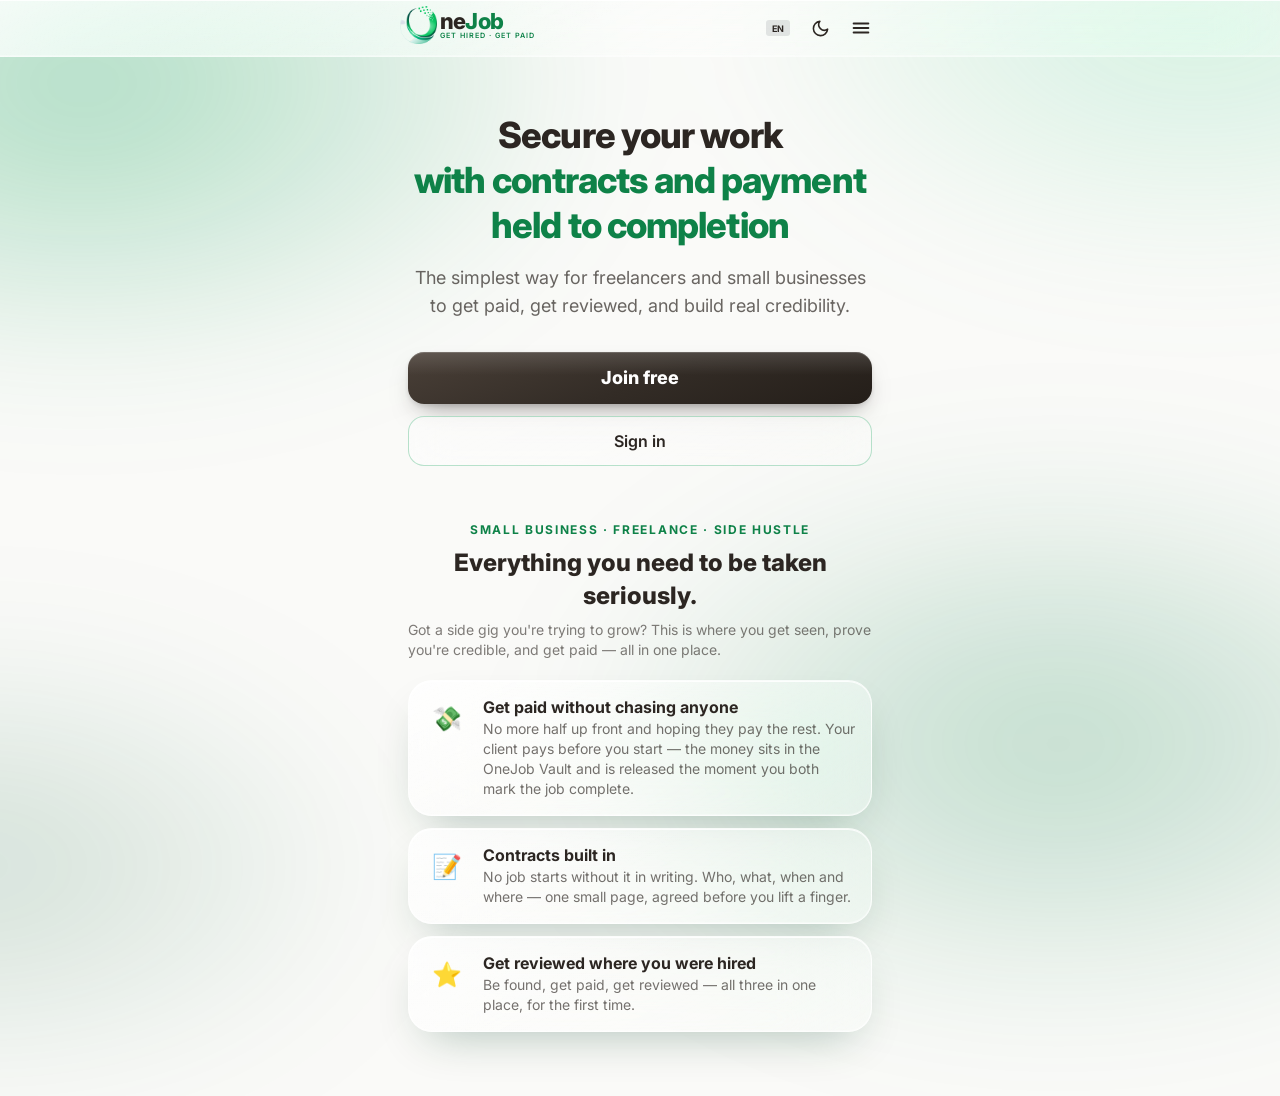
==== commit df24650f: "Point index.html and 404.html at the new build" ====
--- a/index.html
+++ b/index.html
@@ -9,8 +9,8 @@
     <meta name="description" content="OneJob: the simplest way for freelancers and small businesses to get hired, get paid in 60 seconds, and build real credibility." />
     <link rel="preconnect" href="https://fonts.googleapis.com" />
     <link href="https://fonts.googleapis.com/css2?family=Inter:wght@400;500;600;700;800&display=swap" rel="stylesheet" />
-    <script type="module" crossorigin src="/assets/index-MgKFQV6G.js"></script>
-    <link rel="stylesheet" crossorigin href="/assets/index-CyK0mAwK.css">
+    <script type="module" crossorigin src="/assets/index-ChmNQTJf.js"></script>
+    <link rel="stylesheet" crossorigin href="/assets/index-BbN1nsjF.css">
   </head>
   <body>
     <div id="root"></div>
--- a/assets/index-BbN1nsjF.css
+++ b/assets/index-BbN1nsjF.css
@@ -0,0 +1 @@
+*,:before,:after{--tw-border-spacing-x: 0;--tw-border-spacing-y: 0;--tw-translate-x: 0;--tw-translate-y: 0;--tw-rotate: 0;--tw-skew-x: 0;--tw-skew-y: 0;--tw-scale-x: 1;--tw-scale-y: 1;--tw-pan-x: ;--tw-pan-y: ;--tw-pinch-zoom: ;--tw-scroll-snap-strictness: proximity;--tw-gradient-from-position: ;--tw-gradient-via-position: ;--tw-gradient-to-position: ;--tw-ordinal: ;--tw-slashed-zero: ;--tw-numeric-figure: ;--tw-numeric-spacing: ;--tw-numeric-fraction: ;--tw-ring-inset: ;--tw-ring-offset-width: 0px;--tw-ring-offset-color: #fff;--tw-ring-color: rgb(59 130 246 / .5);--tw-ring-offset-shadow: 0 0 #0000;--tw-ring-shadow: 0 0 #0000;--tw-shadow: 0 0 #0000;--tw-shadow-colored: 0 0 #0000;--tw-blur: ;--tw-brightness: ;--tw-contrast: ;--tw-grayscale: ;--tw-hue-rotate: ;--tw-invert: ;--tw-saturate: ;--tw-sepia: ;--tw-drop-shadow: ;--tw-backdrop-blur: ;--tw-backdrop-brightness: ;--tw-backdrop-contrast: ;--tw-backdrop-grayscale: ;--tw-backdrop-hue-rotate: ;--tw-backdrop-invert: ;--tw-backdrop-opacity: ;--tw-backdrop-saturate: ;--tw-backdrop-sepia: ;--tw-contain-size: ;--tw-contain-layout: ;--tw-contain-paint: ;--tw-contain-style: }::backdrop{--tw-border-spacing-x: 0;--tw-border-spacing-y: 0;--tw-translate-x: 0;--tw-translate-y: 0;--tw-rotate: 0;--tw-skew-x: 0;--tw-skew-y: 0;--tw-scale-x: 1;--tw-scale-y: 1;--tw-pan-x: ;--tw-pan-y: ;--tw-pinch-zoom: ;--tw-scroll-snap-strictness: proximity;--tw-gradient-from-position: ;--tw-gradient-via-position: ;--tw-gradient-to-position: ;--tw-ordinal: ;--tw-slashed-zero: ;--tw-numeric-figure: ;--tw-numeric-spacing: ;--tw-numeric-fraction: ;--tw-ring-inset: ;--tw-ring-offset-width: 0px;--tw-ring-offset-color: #fff;--tw-ring-color: rgb(59 130 246 / .5);--tw-ring-offset-shadow: 0 0 #0000;--tw-ring-shadow: 0 0 #0000;--tw-shadow: 0 0 #0000;--tw-shadow-colored: 0 0 #0000;--tw-blur: ;--tw-brightness: ;--tw-contrast: ;--tw-grayscale: ;--tw-hue-rotate: ;--tw-invert: ;--tw-saturate: ;--tw-sepia: ;--tw-drop-shadow: ;--tw-backdrop-blur: ;--tw-backdrop-brightness: ;--tw-backdrop-contrast: ;--tw-backdrop-grayscale: ;--tw-backdrop-hue-rotate: ;--tw-backdrop-invert: ;--tw-backdrop-opacity: ;--tw-backdrop-saturate: ;--tw-backdrop-sepia: ;--tw-contain-size: ;--tw-contain-layout: ;--tw-contain-paint: ;--tw-contain-style: }*,:before,:after{box-sizing:border-box;border-width:0;border-style:solid;border-color:#e5e7eb}:before,:after{--tw-content: ""}html,:host{line-height:1.5;-webkit-text-size-adjust:100%;-moz-tab-size:4;-o-tab-size:4;tab-size:4;font-family:Inter,system-ui,-apple-system,Segoe UI,sans-serif;font-feature-settings:normal;font-variation-settings:normal;-webkit-tap-highlight-color:transparent}body{margin:0;line-height:inherit}hr{height:0;color:inherit;border-top-width:1px}abbr:where([title]){-webkit-text-decoration:underline dotted;text-decoration:underline dotted}h1,h2,h3,h4,h5,h6{font-size:inherit;font-weight:inherit}a{color:inherit;text-decoration:inherit}b,strong{font-weight:bolder}code,kbd,samp,pre{font-family:ui-monospace,SFMono-Regular,Menlo,Monaco,Consolas,Liberation Mono,Courier New,monospace;font-feature-settings:normal;font-variation-settings:normal;font-size:1em}small{font-size:80%}sub,sup{font-size:75%;line-height:0;position:relative;vertical-align:baseline}sub{bottom:-.25em}sup{top:-.5em}table{text-indent:0;border-color:inherit;border-collapse:collapse}button,input,optgroup,select,textarea{font-family:inherit;font-feature-settings:inherit;font-variation-settings:inherit;font-size:100%;font-weight:inherit;line-height:inherit;letter-spacing:inherit;color:inherit;margin:0;padding:0}button,select{text-transform:none}button,input:where([type=button]),input:where([type=reset]),input:where([type=submit]){-webkit-appearance:button;background-color:transparent;background-image:none}:-moz-focusring{outline:auto}:-moz-ui-invalid{box-shadow:none}progress{vertical-align:baseline}::-webkit-inner-spin-button,::-webkit-outer-spin-button{height:auto}[type=search]{-webkit-appearance:textfield;outline-offset:-2px}::-webkit-search-decoration{-webkit-appearance:none}::-webkit-file-upload-button{-webkit-appearance:button;font:inherit}summary{display:list-item}blockquote,dl,dd,h1,h2,h3,h4,h5,h6,hr,figure,p,pre{margin:0}fieldset{margin:0;padding:0}legend{padding:0}ol,ul,menu{list-style:none;margin:0;padding:0}dialog{padding:0}textarea{resize:vertical}input::-moz-placeholder,textarea::-moz-placeholder{opacity:1;color:#9ca3af}input::placeholder,textarea::placeholder{opacity:1;color:#9ca3af}button,[role=button]{cursor:pointer}:disabled{cursor:default}img,svg,video,canvas,audio,iframe,embed,object{display:block;vertical-align:middle}img,video{max-width:100%;height:auto}[hidden]:where(:not([hidden=until-found])){display:none}.container{width:100%}@media (min-width: 640px){.container{max-width:640px}}@media (min-width: 768px){.container{max-width:768px}}@media (min-width: 1024px){.container{max-width:1024px}}@media (min-width: 1280px){.container{max-width:1280px}}@media (min-width: 1536px){.container{max-width:1536px}}.card{border-radius:1.5rem;background:var(--glass-fill);backdrop-filter:var(--frost);-webkit-backdrop-filter:var(--frost);border:1px solid var(--glass-border);box-shadow:var(--frostedge),var(--glass-shadow)}.tile{border-radius:1.5rem;background:var(--glass-fill);backdrop-filter:var(--frost);-webkit-backdrop-filter:var(--frost);border:1px solid var(--glass-border);box-shadow:var(--frostedge),var(--glass-shadow);display:flex;flex-direction:column;align-items:flex-start;justify-content:space-between;padding:1rem;transition-property:color,background-color,border-color,text-decoration-color,fill,stroke,opacity,box-shadow,transform,filter,backdrop-filter;transition-timing-function:cubic-bezier(.4,0,.2,1);transition-duration:.15s}.tile:active{--tw-scale-x: .98;--tw-scale-y: .98;transform:translate(var(--tw-translate-x),var(--tw-translate-y)) rotate(var(--tw-rotate)) skew(var(--tw-skew-x)) skewY(var(--tw-skew-y)) scaleX(var(--tw-scale-x)) scaleY(var(--tw-scale-y))}.tile{min-height:96px;position:relative;overflow:hidden}.tile:after{content:"";position:absolute;top:0;right:0;bottom:0;left:0;pointer-events:none;background:linear-gradient(115deg,transparent 30%,rgba(255,255,255,.42) 45%,transparent 60%);transform:translate(-120%);transition:transform .9s ease}.tile:hover:after{transform:translate(120%)}.btn-primary{display:inline-flex;align-items:center;justify-content:center;gap:.5rem;border-radius:1rem;padding:.75rem 1.25rem;font-weight:800;--tw-text-opacity: 1;color:rgb(255 255 255 / var(--tw-text-opacity, 1));transition-property:color,background-color,border-color,text-decoration-color,fill,stroke,opacity,box-shadow,transform,filter,backdrop-filter;transition-timing-function:cubic-bezier(.4,0,.2,1);transition-duration:.15s}.btn-primary:disabled{pointer-events:none;opacity:.4}.btn-primary{position:relative;overflow:hidden;background:linear-gradient(160deg,#4a4038,#332c26 52%,#241e19);box-shadow:0 12px 26px -12px #241e198c,0 2px 5px #0000001a,inset 0 1px #ffffff29}.btn-primary:after{content:"";position:absolute;top:0;right:0;bottom:56%;left:0;pointer-events:none;background:linear-gradient(180deg,#ffffff21,#fff0)}.btn-primary:hover{filter:brightness(1.05)}.btn-primary:active{transform:scale(.985);box-shadow:0 7px 16px -11px #241e1999,inset 0 1px #ffffff24}.btn-brand{display:inline-flex;align-items:center;justify-content:center;gap:.5rem;border-radius:1rem;padding:.75rem 1.25rem;font-weight:800;--tw-text-opacity: 1;color:rgb(255 255 255 / var(--tw-text-opacity, 1));transition-property:color,background-color,border-color,text-decoration-color,fill,stroke,opacity,box-shadow,transform,filter,backdrop-filter;transition-timing-function:cubic-bezier(.4,0,.2,1);transition-duration:.15s}.btn-brand:disabled{pointer-events:none;opacity:.4}.btn-brand{position:relative;overflow:hidden;background:linear-gradient(160deg,#17a45c,#0e8248 30%,#0b6539);box-shadow:0 12px 26px -10px #0e8248e6,0 2px 5px #0000001f,inset 0 1px #ffffff4d}.btn-brand:after{content:"";position:absolute;top:0;right:0;bottom:56%;left:0;pointer-events:none;background:linear-gradient(180deg,#ffffff38,#fff0)}.btn-brand:hover{filter:brightness(1.05)}.btn-brand:active{transform:scale(.985)}.btn-ghost{display:inline-flex;align-items:center;justify-content:center;gap:.5rem;border-radius:1rem;padding:.75rem 1.25rem;font-weight:600;transition-property:color,background-color,border-color,text-decoration-color,fill,stroke,opacity,box-shadow,transform,filter,backdrop-filter;transition-timing-function:cubic-bezier(.4,0,.2,1);transition-duration:.15s}.btn-ghost:active{--tw-scale-x: .98;--tw-scale-y: .98;transform:translate(var(--tw-translate-x),var(--tw-translate-y)) rotate(var(--tw-rotate)) skew(var(--tw-skew-x)) skewY(var(--tw-skew-y)) scaleX(var(--tw-scale-x)) scaleY(var(--tw-scale-y))}.btn-ghost{border:1px solid rgba(23,164,92,.3);background:linear-gradient(152deg,#ffffff6b,#ffffff3d);backdrop-filter:blur(20px);-webkit-backdrop-filter:blur(20px)}.dark .btn-ghost{border-color:#ffffff2e;background:linear-gradient(152deg,#ffffff17,#ffffff0a)}.\!input,.input{width:100%;border-radius:1rem;padding:.75rem 1rem;outline:2px solid transparent;outline-offset:2px;transition-property:color,background-color,border-color,text-decoration-color,fill,stroke,opacity,box-shadow,transform,filter,backdrop-filter;transition-timing-function:cubic-bezier(.4,0,.2,1);transition-duration:.15s}.\!input{border:1px solid rgba(23,164,92,.2)!important;background:linear-gradient(152deg,#fffc,#ffffffad)!important;backdrop-filter:blur(16px) saturate(150%)!important;-webkit-backdrop-filter:blur(16px) saturate(150%)!important;box-shadow:inset 0 1px #ffffffe6!important;color:#2c2622!important}.input{border:1px solid rgba(23,164,92,.2);background:linear-gradient(152deg,#fffc,#ffffffad);backdrop-filter:blur(16px) saturate(150%);-webkit-backdrop-filter:blur(16px) saturate(150%);box-shadow:inset 0 1px #ffffffe6;color:#2c2622}.dark .input{border-color:#ffffff21;color:#f1f1ee;background:linear-gradient(152deg,#ffffff1a,#ffffff0d);box-shadow:inset 0 1px #ffffff1a}.dark .\!input{border-color:#ffffff21!important;color:#f1f1ee!important;background:linear-gradient(152deg,#ffffff1a,#ffffff0d)!important;box-shadow:inset 0 1px #ffffff1a!important}.\!input::-moz-placeholder{color:#8a8079!important}.\!input::placeholder{color:#8a8079!important}.input::-moz-placeholder{color:#8a8079}.input::placeholder{color:#8a8079}.dark .input::-moz-placeholder{color:#ffffff52}.dark .input::placeholder{color:#ffffff52}.dark .\!input::-moz-placeholder{color:#ffffff52!important}.dark .\!input::placeholder{color:#ffffff52!important}.\!input:focus{border-color:#17a45c8c!important;box-shadow:inset 0 1px #ffffffe6,0 0 0 3px #17a45c2e!important}.input:focus{border-color:#17a45c8c;box-shadow:inset 0 1px #ffffffe6,0 0 0 3px #17a45c2e}.label{margin-bottom:.375rem;display:block;font-size:13px;font-weight:600;color:#6b6257}.dark .label{color:#bab9b3}.pointer-events-none{pointer-events:none}.pointer-events-auto{pointer-events:auto}.\!visible{visibility:visible!important}.visible{visibility:visible}.invisible{visibility:hidden}.collapse{visibility:collapse}.static{position:static}.fixed{position:fixed}.absolute{position:absolute}.relative{position:relative}.sticky{position:sticky}.inset-0{top:0;right:0;bottom:0;left:0}.inset-4{top:1rem;right:1rem;bottom:1rem;left:1rem}.inset-x-0{left:0;right:0}.-bottom-0\.5{bottom:-.125rem}.-bottom-1{bottom:-.25rem}.-bottom-4{bottom:-1rem}.-left-9{left:-2.25rem}.-right-0\.5{right:-.125rem}.-right-1{right:-.25rem}.-right-2{right:-.5rem}.-top-0\.5{top:-.125rem}.-top-1{top:-.25rem}.bottom-0{bottom:0}.bottom-1{bottom:.25rem}.bottom-11{bottom:2.75rem}.bottom-24{bottom:6rem}.bottom-3{bottom:.75rem}.bottom-\[3px\]{bottom:3px}.left-0{left:0}.left-0\.5{left:.125rem}.left-1{left:.25rem}.left-1\.5{left:.375rem}.left-1\/2{left:50%}.left-2{left:.5rem}.left-3{left:.75rem}.left-3\.5{left:.875rem}.left-\[18px\]{left:18px}.left-\[19px\]{left:19px}.left-\[22px\]{left:22px}.left-\[23px\]{left:23px}.left-\[3px\]{left:3px}.right-0{right:0}.right-1{right:.25rem}.right-1\.5{right:.375rem}.right-2{right:.5rem}.right-2\.5{right:.625rem}.right-3{right:.75rem}.right-4{right:1rem}.right-\[3px\]{right:3px}.top-0{top:0}.top-0\.5{top:.125rem}.top-1{top:.25rem}.top-1\.5{top:.375rem}.top-1\/2{top:50%}.top-3{top:.75rem}.top-4{top:1rem}.top-9{top:2.25rem}.top-\[3\.5px\]{top:3.5px}.top-\[3px\]{top:3px}.top-full{top:100%}.-z-10{z-index:-10}.z-0{z-index:0}.z-10{z-index:10}.z-30{z-index:30}.z-40{z-index:40}.z-50{z-index:50}.z-\[110\]{z-index:110}.z-\[120\]{z-index:120}.z-\[130\]{z-index:130}.z-\[140\]{z-index:140}.z-\[150\]{z-index:150}.z-\[190\]{z-index:190}.z-\[195\]{z-index:195}.z-\[196\]{z-index:196}.z-\[1\]{z-index:1}.z-\[200\]{z-index:200}.z-\[201\]{z-index:201}.z-\[70\]{z-index:70}.z-\[75\]{z-index:75}.z-\[80\]{z-index:80}.z-\[85\]{z-index:85}.z-\[86\]{z-index:86}.z-\[87\]{z-index:87}.z-\[88\]{z-index:88}.z-\[90\]{z-index:90}.z-\[92\]{z-index:92}.z-\[95\]{z-index:95}.z-\[998\]{z-index:998}.z-\[999\]{z-index:999}.col-span-2{grid-column:span 2 / span 2}.-mx-1{margin-left:-.25rem;margin-right:-.25rem}.mx-0\.5{margin-left:.125rem;margin-right:.125rem}.mx-auto{margin-left:auto;margin-right:auto}.my-1{margin-top:.25rem;margin-bottom:.25rem}.my-2{margin-top:.5rem;margin-bottom:.5rem}.my-3{margin-top:.75rem;margin-bottom:.75rem}.my-5{margin-top:1.25rem;margin-bottom:1.25rem}.\!mb-0{margin-bottom:0!important}.\!mb-1{margin-bottom:.25rem!important}.-ml-1{margin-left:-.25rem}.-ml-\[7px\]{margin-left:-7px}.-mt-3{margin-top:-.75rem}.-mt-6{margin-top:-1.5rem}.-mt-px{margin-top:-1px}.mb-0\.5{margin-bottom:.125rem}.mb-1{margin-bottom:.25rem}.mb-1\.5{margin-bottom:.375rem}.mb-2{margin-bottom:.5rem}.mb-2\.5{margin-bottom:.625rem}.mb-3{margin-bottom:.75rem}.mb-3\.5{margin-bottom:.875rem}.mb-4{margin-bottom:1rem}.mb-5{margin-bottom:1.25rem}.ml-1{margin-left:.25rem}.ml-1\.5{margin-left:.375rem}.ml-2{margin-left:.5rem}.ml-auto{margin-left:auto}.mr-0\.5{margin-right:.125rem}.mr-1{margin-right:.25rem}.mr-1\.5{margin-right:.375rem}.mr-2{margin-right:.5rem}.mt-0\.5{margin-top:.125rem}.mt-1{margin-top:.25rem}.mt-1\.5{margin-top:.375rem}.mt-10{margin-top:2.5rem}.mt-14{margin-top:3.5rem}.mt-16{margin-top:4rem}.mt-2{margin-top:.5rem}.mt-2\.5{margin-top:.625rem}.mt-20{margin-top:5rem}.mt-3{margin-top:.75rem}.mt-3\.5{margin-top:.875rem}.mt-4{margin-top:1rem}.mt-5{margin-top:1.25rem}.mt-6{margin-top:1.5rem}.mt-7{margin-top:1.75rem}.mt-8{margin-top:2rem}.mt-\[3px\]{margin-top:3px}.mt-\[7px\]{margin-top:7px}.line-clamp-2{overflow:hidden;display:-webkit-box;-webkit-box-orient:vertical;-webkit-line-clamp:2}.line-clamp-3{overflow:hidden;display:-webkit-box;-webkit-box-orient:vertical;-webkit-line-clamp:3}.line-clamp-4{overflow:hidden;display:-webkit-box;-webkit-box-orient:vertical;-webkit-line-clamp:4}.block{display:block}.inline-block{display:inline-block}.inline{display:inline}.flex{display:flex}.inline-flex{display:inline-flex}.table{display:table}.grid{display:grid}.contents{display:contents}.hidden{display:none}.aspect-square{aspect-ratio:1 / 1}.h-1{height:.25rem}.h-1\.5{height:.375rem}.h-10{height:2.5rem}.h-11{height:2.75rem}.h-12{height:3rem}.h-14{height:3.5rem}.h-16{height:4rem}.h-2{height:.5rem}.h-2\.5{height:.625rem}.h-20{height:5rem}.h-24{height:6rem}.h-28{height:7rem}.h-3{height:.75rem}.h-3\.5{height:.875rem}.h-4{height:1rem}.h-40{height:10rem}.h-44{height:11rem}.h-5{height:1.25rem}.h-6{height:1.5rem}.h-7{height:1.75rem}.h-8{height:2rem}.h-9{height:2.25rem}.h-\[104px\]{height:104px}.h-\[120px\]{height:120px}.h-\[14px\]{height:14px}.h-\[15px\]{height:15px}.h-\[168px\]{height:168px}.h-\[18px\]{height:18px}.h-\[22px\]{height:22px}.h-\[3px\]{height:3px}.h-\[42\%\]{height:42%}.h-\[78vh\]{height:78vh}.h-full{height:100%}.h-px{height:1px}.h-screen{height:100vh}.max-h-32{max-height:8rem}.max-h-44{max-height:11rem}.max-h-52{max-height:13rem}.max-h-60{max-height:15rem}.max-h-64{max-height:16rem}.max-h-\[220px\]{max-height:220px}.max-h-\[240px\]{max-height:240px}.max-h-\[24vh\]{max-height:24vh}.max-h-\[252px\]{max-height:252px}.max-h-\[320px\]{max-height:320px}.max-h-\[40vh\]{max-height:40vh}.max-h-\[420px\]{max-height:420px}.max-h-\[45vh\]{max-height:45vh}.max-h-\[50vh\]{max-height:50vh}.max-h-\[78vh\]{max-height:78vh}.max-h-\[80vh\]{max-height:80vh}.max-h-\[85vh\]{max-height:85vh}.max-h-\[90dvh\]{max-height:90dvh}.max-h-\[90vh\]{max-height:90vh}.max-h-\[92vh\]{max-height:92vh}.max-h-\[calc\(100vh-24px\)\]{max-height:calc(100vh - 24px)}.max-h-full{max-height:100%}.min-h-\[100px\]{min-height:100px}.min-h-\[110px\]{min-height:110px}.min-h-\[120px\]{min-height:120px}.min-h-\[130px\]{min-height:130px}.min-h-\[140px\]{min-height:140px}.min-h-\[160px\]{min-height:160px}.min-h-\[44px\]{min-height:44px}.min-h-\[52px\]{min-height:52px}.min-h-\[70px\]{min-height:70px}.min-h-\[80px\]{min-height:80px}.min-h-\[90px\]{min-height:90px}.min-h-dvh{min-height:100dvh}.min-h-full{min-height:100%}.min-h-screen{min-height:100vh}.\!w-24{width:6rem!important}.\!w-\[124px\]{width:124px!important}.\!w-\[92px\]{width:92px!important}.\!w-auto{width:auto!important}.w-0\.5{width:.125rem}.w-1{width:.25rem}.w-1\.5{width:.375rem}.w-10{width:2.5rem}.w-11{width:2.75rem}.w-12{width:3rem}.w-14{width:3.5rem}.w-16{width:4rem}.w-2{width:.5rem}.w-2\.5{width:.625rem}.w-20{width:5rem}.w-24{width:6rem}.w-28{width:7rem}.w-3{width:.75rem}.w-3\.5{width:.875rem}.w-36{width:9rem}.w-4{width:1rem}.w-40{width:10rem}.w-5{width:1.25rem}.w-52{width:13rem}.w-6{width:1.5rem}.w-64{width:16rem}.w-7{width:1.75rem}.w-8{width:2rem}.w-9{width:2.25rem}.w-\[104px\]{width:104px}.w-\[132px\]{width:132px}.w-\[14px\]{width:14px}.w-\[15px\]{width:15px}.w-\[18px\]{width:18px}.w-\[22px\]{width:22px}.w-\[270px\]{width:270px}.w-\[290px\]{width:290px}.w-\[320px\]{width:320px}.w-\[3px\]{width:3px}.w-\[62px\]{width:62px}.w-\[80\%\]{width:80%}.w-fit{width:-moz-fit-content;width:fit-content}.w-full{width:100%}.w-px{width:1px}.min-w-0{min-width:0px}.min-w-4{min-width:1rem}.min-w-6{min-width:1.5rem}.min-w-\[142px\]{min-width:142px}.min-w-\[18px\]{min-width:18px}.min-w-\[34px\]{min-width:34px}.min-w-\[42px\]{min-width:42px}.min-w-\[46px\]{min-width:46px}.max-w-2xl{max-width:42rem}.max-w-\[100vw\]{max-width:100vw}.max-w-\[15rem\]{max-width:15rem}.max-w-\[19rem\]{max-width:19rem}.max-w-\[320px\]{max-width:320px}.max-w-\[36ch\]{max-width:36ch}.max-w-\[420px\]{max-width:420px}.max-w-\[440px\]{max-width:440px}.max-w-\[55\%\]{max-width:55%}.max-w-\[60\%\]{max-width:60%}.max-w-\[80\%\]{max-width:80%}.max-w-\[85\%\]{max-width:85%}.max-w-\[86vw\]{max-width:86vw}.max-w-\[90vw\]{max-width:90vw}.max-w-full{max-width:100%}.max-w-lg{max-width:32rem}.max-w-md{max-width:28rem}.max-w-sm{max-width:24rem}.max-w-xs{max-width:20rem}.flex-1{flex:1 1 0%}.flex-\[2\]{flex:2}.flex-\[3\]{flex:3}.flex-shrink-0{flex-shrink:0}.shrink{flex-shrink:1}.shrink-0{flex-shrink:0}.grow{flex-grow:1}.basis-1\/2{flex-basis:50%}.-translate-x-1\/2{--tw-translate-x: -50%;transform:translate(var(--tw-translate-x),var(--tw-translate-y)) rotate(var(--tw-rotate)) skew(var(--tw-skew-x)) skewY(var(--tw-skew-y)) scaleX(var(--tw-scale-x)) scaleY(var(--tw-scale-y))}.-translate-y-1\/2{--tw-translate-y: -50%;transform:translate(var(--tw-translate-x),var(--tw-translate-y)) rotate(var(--tw-rotate)) skew(var(--tw-skew-x)) skewY(var(--tw-skew-y)) scaleX(var(--tw-scale-x)) scaleY(var(--tw-scale-y))}.-rotate-90{--tw-rotate: -90deg;transform:translate(var(--tw-translate-x),var(--tw-translate-y)) rotate(var(--tw-rotate)) skew(var(--tw-skew-x)) skewY(var(--tw-skew-y)) scaleX(var(--tw-scale-x)) scaleY(var(--tw-scale-y))}.rotate-180{--tw-rotate: 180deg;transform:translate(var(--tw-translate-x),var(--tw-translate-y)) rotate(var(--tw-rotate)) skew(var(--tw-skew-x)) skewY(var(--tw-skew-y)) scaleX(var(--tw-scale-x)) scaleY(var(--tw-scale-y))}.scale-105{--tw-scale-x: 1.05;--tw-scale-y: 1.05;transform:translate(var(--tw-translate-x),var(--tw-translate-y)) rotate(var(--tw-rotate)) skew(var(--tw-skew-x)) skewY(var(--tw-skew-y)) scaleX(var(--tw-scale-x)) scaleY(var(--tw-scale-y))}.transform{transform:translate(var(--tw-translate-x),var(--tw-translate-y)) rotate(var(--tw-rotate)) skew(var(--tw-skew-x)) skewY(var(--tw-skew-y)) scaleX(var(--tw-scale-x)) scaleY(var(--tw-scale-y))}.animate-\[infotipIn_\.14s_ease-out\]{animation:infotipIn .14s ease-out}@keyframes ping{75%,to{transform:scale(2);opacity:0}}.animate-ping{animation:ping 1s cubic-bezier(0,0,.2,1) infinite}@keyframes pulse{50%{opacity:.5}}.animate-pulse{animation:pulse 2s cubic-bezier(.4,0,.6,1) infinite}@keyframes spin{to{transform:rotate(360deg)}}.animate-spin{animation:spin 1s linear infinite}.cursor-default{cursor:default}.cursor-not-allowed{cursor:not-allowed}.cursor-pointer{cursor:pointer}.touch-none{touch-action:none}.select-none{-webkit-user-select:none;-moz-user-select:none;user-select:none}.resize-none{resize:none}.\!resize-y{resize:vertical!important}.resize-y{resize:vertical}.resize{resize:both}.snap-x{scroll-snap-type:x var(--tw-scroll-snap-strictness)}.snap-mandatory{--tw-scroll-snap-strictness: mandatory}.snap-start{scroll-snap-align:start}.snap-center{scroll-snap-align:center}.appearance-none{-webkit-appearance:none;-moz-appearance:none;appearance:none}.grid-cols-1{grid-template-columns:repeat(1,minmax(0,1fr))}.grid-cols-2{grid-template-columns:repeat(2,minmax(0,1fr))}.grid-cols-3{grid-template-columns:repeat(3,minmax(0,1fr))}.grid-cols-4{grid-template-columns:repeat(4,minmax(0,1fr))}.grid-cols-6{grid-template-columns:repeat(6,minmax(0,1fr))}.grid-cols-7{grid-template-columns:repeat(7,minmax(0,1fr))}.grid-cols-8{grid-template-columns:repeat(8,minmax(0,1fr))}.flex-col{flex-direction:column}.flex-wrap{flex-wrap:wrap}.flex-nowrap{flex-wrap:nowrap}.place-items-end{place-items:end}.place-items-center{place-items:center}.items-start{align-items:flex-start}.items-end{align-items:flex-end}.items-center{align-items:center}.items-baseline{align-items:baseline}.items-stretch{align-items:stretch}.justify-start{justify-content:flex-start}.justify-end{justify-content:flex-end}.\!justify-center{justify-content:center!important}.justify-center{justify-content:center}.justify-between{justify-content:space-between}.gap-0\.5{gap:.125rem}.gap-1{gap:.25rem}.gap-1\.5{gap:.375rem}.gap-2{gap:.5rem}.gap-2\.5{gap:.625rem}.gap-3{gap:.75rem}.gap-3\.5{gap:.875rem}.gap-4{gap:1rem}.gap-6{gap:1.5rem}.gap-\[1\.5px\]{gap:1.5px}.gap-\[2px\]{gap:2px}.gap-\[3px\]{gap:3px}.gap-x-2{-moz-column-gap:.5rem;column-gap:.5rem}.gap-x-3{-moz-column-gap:.75rem;column-gap:.75rem}.gap-x-4{-moz-column-gap:1rem;column-gap:1rem}.gap-y-1{row-gap:.25rem}.gap-y-2{row-gap:.5rem}.-space-x-2>:not([hidden])~:not([hidden]){--tw-space-x-reverse: 0;margin-right:calc(-.5rem * var(--tw-space-x-reverse));margin-left:calc(-.5rem * calc(1 - var(--tw-space-x-reverse)))}.space-y-0>:not([hidden])~:not([hidden]){--tw-space-y-reverse: 0;margin-top:calc(0px * calc(1 - var(--tw-space-y-reverse)));margin-bottom:calc(0px * var(--tw-space-y-reverse))}.space-y-0\.5>:not([hidden])~:not([hidden]){--tw-space-y-reverse: 0;margin-top:calc(.125rem * calc(1 - var(--tw-space-y-reverse)));margin-bottom:calc(.125rem * var(--tw-space-y-reverse))}.space-y-1>:not([hidden])~:not([hidden]){--tw-space-y-reverse: 0;margin-top:calc(.25rem * calc(1 - var(--tw-space-y-reverse)));margin-bottom:calc(.25rem * var(--tw-space-y-reverse))}.space-y-1\.5>:not([hidden])~:not([hidden]){--tw-space-y-reverse: 0;margin-top:calc(.375rem * calc(1 - var(--tw-space-y-reverse)));margin-bottom:calc(.375rem * var(--tw-space-y-reverse))}.space-y-2>:not([hidden])~:not([hidden]){--tw-space-y-reverse: 0;margin-top:calc(.5rem * calc(1 - var(--tw-space-y-reverse)));margin-bottom:calc(.5rem * var(--tw-space-y-reverse))}.space-y-2\.5>:not([hidden])~:not([hidden]){--tw-space-y-reverse: 0;margin-top:calc(.625rem * calc(1 - var(--tw-space-y-reverse)));margin-bottom:calc(.625rem * var(--tw-space-y-reverse))}.space-y-3>:not([hidden])~:not([hidden]){--tw-space-y-reverse: 0;margin-top:calc(.75rem * calc(1 - var(--tw-space-y-reverse)));margin-bottom:calc(.75rem * var(--tw-space-y-reverse))}.space-y-3\.5>:not([hidden])~:not([hidden]){--tw-space-y-reverse: 0;margin-top:calc(.875rem * calc(1 - var(--tw-space-y-reverse)));margin-bottom:calc(.875rem * var(--tw-space-y-reverse))}.space-y-4>:not([hidden])~:not([hidden]){--tw-space-y-reverse: 0;margin-top:calc(1rem * calc(1 - var(--tw-space-y-reverse)));margin-bottom:calc(1rem * var(--tw-space-y-reverse))}.space-y-5>:not([hidden])~:not([hidden]){--tw-space-y-reverse: 0;margin-top:calc(1.25rem * calc(1 - var(--tw-space-y-reverse)));margin-bottom:calc(1.25rem * var(--tw-space-y-reverse))}.divide-y>:not([hidden])~:not([hidden]){--tw-divide-y-reverse: 0;border-top-width:calc(1px * calc(1 - var(--tw-divide-y-reverse)));border-bottom-width:calc(1px * var(--tw-divide-y-reverse))}.divide-ink\/5>:not([hidden])~:not([hidden]){border-color:#0b0f1a0d}.self-start{align-self:flex-start}.overflow-auto{overflow:auto}.overflow-hidden{overflow:hidden}.overflow-visible{overflow:visible}.overflow-x-auto{overflow-x:auto}.overflow-y-auto{overflow-y:auto}.overflow-x-hidden{overflow-x:hidden}.overscroll-contain{overscroll-behavior:contain}.overscroll-x-contain{overscroll-behavior-x:contain}.truncate{overflow:hidden;text-overflow:ellipsis;white-space:nowrap}.whitespace-nowrap{white-space:nowrap}.whitespace-pre-wrap{white-space:pre-wrap}.break-words{overflow-wrap:break-word}.\!rounded-3xl{border-radius:1.5rem!important}.rounded{border-radius:.25rem}.rounded-2xl{border-radius:1rem}.rounded-3xl{border-radius:1.5rem}.rounded-\[28px\]{border-radius:28px}.rounded-\[2px\]{border-radius:2px}.rounded-\[3px\]{border-radius:3px}.rounded-\[5px\]{border-radius:5px}.rounded-\[7px\]{border-radius:7px}.rounded-full{border-radius:9999px}.rounded-lg{border-radius:.5rem}.rounded-sm{border-radius:.125rem}.rounded-xl{border-radius:.75rem}.rounded-b-none{border-bottom-right-radius:0;border-bottom-left-radius:0}.rounded-t-3xl{border-top-left-radius:1.5rem;border-top-right-radius:1.5rem}.rounded-bl-md{border-bottom-left-radius:.375rem}.rounded-bl-sm{border-bottom-left-radius:.125rem}.rounded-br-\[10px\]{border-bottom-right-radius:10px}.rounded-br-md{border-bottom-right-radius:.375rem}.rounded-br-sm{border-bottom-right-radius:.125rem}.border{border-width:1px}.border-2{border-width:2px}.border-b{border-bottom-width:1px}.border-t{border-top-width:1px}.border-dashed{border-style:dashed}.\!border-red-400{--tw-border-opacity: 1 !important;border-color:rgb(248 113 113 / var(--tw-border-opacity, 1))!important}.\!border-red-500{--tw-border-opacity: 1 !important;border-color:rgb(239 68 68 / var(--tw-border-opacity, 1))!important}.\!border-teal{--tw-border-opacity: 1 !important;border-color:rgb(21 194 178 / var(--tw-border-opacity, 1))!important}.\!border-white\/60{border-color:#fff9!important}.border-amber-400\/40{border-color:#fbbf2466}.border-amber-500\/30{border-color:#f59e0b4d}.border-black\/10{border-color:#0000001a}.border-brand{--tw-border-opacity: 1;border-color:rgb(14 130 72 / var(--tw-border-opacity, 1))}.border-brand\/20{border-color:#0e824833}.border-brand\/25{border-color:#0e824840}.border-brand\/30{border-color:#0e82484d}.border-brand\/35{border-color:#0e824859}.border-brand\/40{border-color:#0e824866}.border-brand\/50{border-color:#0e824880}.border-clay{--tw-border-opacity: 1;border-color:rgb(51 44 38 / var(--tw-border-opacity, 1))}.border-ink\/10{border-color:#0b0f1a1a}.border-ink\/15{border-color:#0b0f1a26}.border-ink\/20{border-color:#0b0f1a33}.border-ink\/25{border-color:#0b0f1a40}.border-ink\/5{border-color:#0b0f1a0d}.border-red-400{--tw-border-opacity: 1;border-color:rgb(248 113 113 / var(--tw-border-opacity, 1))}.border-red-400\/15{border-color:#f8717126}.border-red-400\/20{border-color:#f8717133}.border-red-400\/40{border-color:#f8717166}.border-red-500\/20{border-color:#ef444433}.border-red-500\/30{border-color:#ef44444d}.border-red-500\/40{border-color:#ef444466}.border-teal\/60{border-color:#15c2b299}.border-white{--tw-border-opacity: 1;border-color:rgb(255 255 255 / var(--tw-border-opacity, 1))}.border-white\/10{border-color:#ffffff1a}.border-white\/15{border-color:#ffffff26}.border-white\/35{border-color:#ffffff59}.border-white\/40{border-color:#fff6}.border-white\/70{border-color:#ffffffb3}.border-white\/\[0\.06\]{border-color:#ffffff0f}.border-white\/\[0\.08\]{border-color:#ffffff14}.border-t-transparent{border-top-color:transparent}.\!bg-white\/55{background-color:#ffffff8c!important}.bg-amber-400{--tw-bg-opacity: 1;background-color:rgb(251 191 36 / var(--tw-bg-opacity, 1))}.bg-amber-400\/15{background-color:#fbbf2426}.bg-amber-400\/\[0\.09\]{background-color:#fbbf2417}.bg-amber-500{--tw-bg-opacity: 1;background-color:rgb(245 158 11 / var(--tw-bg-opacity, 1))}.bg-amber-500\/10{background-color:#f59e0b1a}.bg-amber-500\/15{background-color:#f59e0b26}.bg-black\/30{background-color:#0000004d}.bg-black\/40{background-color:#0006}.bg-black\/50{background-color:#00000080}.bg-black\/55{background-color:#0000008c}.bg-black\/60{background-color:#0009}.bg-black\/80{background-color:#000c}.bg-black\/95{background-color:#000000f2}.bg-brand,.bg-brand-deep{--tw-bg-opacity: 1;background-color:rgb(14 130 72 / var(--tw-bg-opacity, 1))}.bg-brand\/10{background-color:#0e82481a}.bg-brand\/15{background-color:#0e824826}.bg-brand\/20{background-color:#0e824833}.bg-brand\/25{background-color:#0e824840}.bg-brand\/5{background-color:#0e82480d}.bg-brand\/\[0\.035\]{background-color:#0e824809}.bg-brand\/\[0\.04\]{background-color:#0e82480a}.bg-brand\/\[0\.05\]{background-color:#0e82480d}.bg-brand\/\[0\.06\]{background-color:#0e82480f}.bg-brand\/\[0\.07\]{background-color:#0e824812}.bg-brand\/\[0\.08\]{background-color:#0e824814}.bg-clay{--tw-bg-opacity: 1;background-color:rgb(51 44 38 / var(--tw-bg-opacity, 1))}.bg-current{background-color:currentColor}.bg-ink\/10{background-color:#0b0f1a1a}.bg-ink\/15{background-color:#0b0f1a26}.bg-ink\/20{background-color:#0b0f1a33}.bg-ink\/25{background-color:#0b0f1a40}.bg-ink\/40{background-color:#0b0f1a66}.bg-ink\/5{background-color:#0b0f1a0d}.bg-ink\/80{background-color:#0b0f1acc}.bg-ink\/\[0\.025\]{background-color:#0b0f1a06}.bg-ink\/\[0\.02\]{background-color:#0b0f1a05}.bg-ink\/\[0\.03\]{background-color:#0b0f1a08}.bg-ink\/\[0\.04\]{background-color:#0b0f1a0a}.bg-ink\/\[0\.06\]{background-color:#0b0f1a0f}.bg-orange-500{--tw-bg-opacity: 1;background-color:rgb(249 115 22 / var(--tw-bg-opacity, 1))}.bg-paper{--tw-bg-opacity: 1;background-color:rgb(250 250 248 / var(--tw-bg-opacity, 1))}.bg-paper\/50{background-color:#fafaf880}.bg-paper\/70{background-color:#fafaf8b3}.bg-paper\/80{background-color:#fafaf8cc}.bg-paper\/90{background-color:#fafaf8e6}.bg-paper\/95{background-color:#fafaf8f2}.bg-red-500{--tw-bg-opacity: 1;background-color:rgb(239 68 68 / var(--tw-bg-opacity, 1))}.bg-red-500\/10{background-color:#ef44441a}.bg-red-500\/15{background-color:#ef444426}.bg-red-500\/\[0\.04\]{background-color:#ef44440a}.bg-red-500\/\[0\.06\]{background-color:#ef44440f}.bg-red-500\/\[0\.07\]{background-color:#ef444412}.bg-red-500\/\[0\.08\]{background-color:#ef444414}.bg-selection{--tw-bg-opacity: 1;background-color:rgb(11 15 26 / var(--tw-bg-opacity, 1))}.bg-teal{--tw-bg-opacity: 1;background-color:rgb(21 194 178 / var(--tw-bg-opacity, 1))}.bg-teal-deep{--tw-bg-opacity: 1;background-color:rgb(11 127 116 / var(--tw-bg-opacity, 1))}.bg-teal\/15{background-color:#15c2b226}.bg-teal\/70{background-color:#15c2b2b3}.bg-transparent{background-color:transparent}.bg-white{--tw-bg-opacity: 1;background-color:rgb(255 255 255 / var(--tw-bg-opacity, 1))}.bg-white\/10{background-color:#ffffff1a}.bg-white\/30{background-color:#ffffff4d}.bg-white\/60{background-color:#fff9}.bg-white\/70{background-color:#ffffffb3}.bg-gradient-to-br{background-image:linear-gradient(to bottom right,var(--tw-gradient-stops))}.bg-gradient-to-l{background-image:linear-gradient(to left,var(--tw-gradient-stops))}.bg-gradient-to-r{background-image:linear-gradient(to right,var(--tw-gradient-stops))}.from-brand{--tw-gradient-from: #0E8248 var(--tw-gradient-from-position);--tw-gradient-to: rgb(14 130 72 / 0) var(--tw-gradient-to-position);--tw-gradient-stops: var(--tw-gradient-from), var(--tw-gradient-to)}.from-brand\/15{--tw-gradient-from: rgb(14 130 72 / .15) var(--tw-gradient-from-position);--tw-gradient-to: rgb(14 130 72 / 0) var(--tw-gradient-to-position);--tw-gradient-stops: var(--tw-gradient-from), var(--tw-gradient-to)}.from-brand\/20{--tw-gradient-from: rgb(14 130 72 / .2) var(--tw-gradient-from-position);--tw-gradient-to: rgb(14 130 72 / 0) var(--tw-gradient-to-position);--tw-gradient-stops: var(--tw-gradient-from), var(--tw-gradient-to)}.from-brand\/25{--tw-gradient-from: rgb(14 130 72 / .25) var(--tw-gradient-from-position);--tw-gradient-to: rgb(14 130 72 / 0) var(--tw-gradient-to-position);--tw-gradient-stops: var(--tw-gradient-from), var(--tw-gradient-to)}.via-brand\/10{--tw-gradient-to: rgb(14 130 72 / 0) var(--tw-gradient-to-position);--tw-gradient-stops: var(--tw-gradient-from), rgb(14 130 72 / .1) var(--tw-gradient-via-position), var(--tw-gradient-to)}.via-brand\/5{--tw-gradient-to: rgb(14 130 72 / 0) var(--tw-gradient-to-position);--tw-gradient-stops: var(--tw-gradient-from), rgb(14 130 72 / .05) var(--tw-gradient-via-position), var(--tw-gradient-to)}.to-brand-dark{--tw-gradient-to: #0B6539 var(--tw-gradient-to-position)}.to-brand\/70{--tw-gradient-to: rgb(14 130 72 / .7) var(--tw-gradient-to-position)}.to-brand\/\[0\.04\]{--tw-gradient-to: rgb(14 130 72 / .04) var(--tw-gradient-to-position)}.to-transparent{--tw-gradient-to: transparent var(--tw-gradient-to-position)}.fill-current{fill:currentColor}.fill-none{fill:none}.stroke-ink\/10{stroke:#0b0f1a1a}.object-contain{-o-object-fit:contain;object-fit:contain}.object-cover{-o-object-fit:cover;object-fit:cover}.p-0{padding:0}.p-0\.5{padding:.125rem}.p-1{padding:.25rem}.p-1\.5{padding:.375rem}.p-2{padding:.5rem}.p-2\.5{padding:.625rem}.p-3{padding:.75rem}.p-3\.5{padding:.875rem}.p-4{padding:1rem}.p-5{padding:1.25rem}.p-6{padding:1.5rem}.p-7{padding:1.75rem}.p-8{padding:2rem}.\!px-2\.5{padding-left:.625rem!important;padding-right:.625rem!important}.\!px-3{padding-left:.75rem!important;padding-right:.75rem!important}.\!px-4{padding-left:1rem!important;padding-right:1rem!important}.\!py-2{padding-top:.5rem!important;padding-bottom:.5rem!important}.\!py-2\.5{padding-top:.625rem!important;padding-bottom:.625rem!important}.\!py-3\.5{padding-top:.875rem!important;padding-bottom:.875rem!important}.px-0\.5{padding-left:.125rem;padding-right:.125rem}.px-1{padding-left:.25rem;padding-right:.25rem}.px-1\.5{padding-left:.375rem;padding-right:.375rem}.px-2{padding-left:.5rem;padding-right:.5rem}.px-2\.5{padding-left:.625rem;padding-right:.625rem}.px-3{padding-left:.75rem;padding-right:.75rem}.px-3\.5{padding-left:.875rem;padding-right:.875rem}.px-4{padding-left:1rem;padding-right:1rem}.px-5{padding-left:1.25rem;padding-right:1.25rem}.px-6{padding-left:1.5rem;padding-right:1.5rem}.py-0\.5{padding-top:.125rem;padding-bottom:.125rem}.py-1{padding-top:.25rem;padding-bottom:.25rem}.py-1\.5{padding-top:.375rem;padding-bottom:.375rem}.py-10{padding-top:2.5rem;padding-bottom:2.5rem}.py-12{padding-top:3rem;padding-bottom:3rem}.py-14{padding-top:3.5rem;padding-bottom:3.5rem}.py-16{padding-top:4rem;padding-bottom:4rem}.py-2{padding-top:.5rem;padding-bottom:.5rem}.py-2\.5{padding-top:.625rem;padding-bottom:.625rem}.py-3{padding-top:.75rem;padding-bottom:.75rem}.py-3\.5{padding-top:.875rem;padding-bottom:.875rem}.py-4{padding-top:1rem;padding-bottom:1rem}.py-5{padding-top:1.25rem;padding-bottom:1.25rem}.py-6{padding-top:1.5rem;padding-bottom:1.5rem}.py-8{padding-top:2rem;padding-bottom:2rem}.py-px{padding-top:1px;padding-bottom:1px}.pb-0{padding-bottom:0}.pb-1{padding-bottom:.25rem}.pb-16{padding-bottom:4rem}.pb-2{padding-bottom:.5rem}.pb-20{padding-bottom:5rem}.pb-24{padding-bottom:6rem}.pb-28{padding-bottom:7rem}.pb-3{padding-bottom:.75rem}.pb-32{padding-bottom:8rem}.pb-4{padding-bottom:1rem}.pb-40{padding-bottom:10rem}.pb-5{padding-bottom:1.25rem}.pb-7{padding-bottom:1.75rem}.pb-\[env\(safe-area-inset-bottom\)\]{padding-bottom:env(safe-area-inset-bottom)}.pl-1{padding-left:.25rem}.pl-10{padding-left:2.5rem}.pl-2{padding-left:.5rem}.pl-3{padding-left:.75rem}.pr-1{padding-right:.25rem}.pr-14{padding-right:3.5rem}.pr-2{padding-right:.5rem}.pr-3\.5{padding-right:.875rem}.pr-8{padding-right:2rem}.pr-9{padding-right:2.25rem}.pt-0\.5{padding-top:.125rem}.pt-1{padding-top:.25rem}.pt-1\.5{padding-top:.375rem}.pt-10{padding-top:2.5rem}.pt-14{padding-top:3.5rem}.pt-2{padding-top:.5rem}.pt-2\.5{padding-top:.625rem}.pt-3{padding-top:.75rem}.pt-3\.5{padding-top:.875rem}.pt-4{padding-top:1rem}.pt-5{padding-top:1.25rem}.pt-6{padding-top:1.5rem}.pt-7{padding-top:1.75rem}.text-left{text-align:left}.text-center{text-align:center}.text-right{text-align:right}.align-middle{vertical-align:middle}.align-\[-2px\]{vertical-align:-2px}.font-mono{font-family:ui-monospace,SFMono-Regular,Menlo,Monaco,Consolas,Liberation Mono,Courier New,monospace}.\!text-\[11px\]{font-size:11px!important}.\!text-\[13px\]{font-size:13px!important}.\!text-\[15px\]{font-size:15px!important}.text-2xl{font-size:1.5rem;line-height:2rem}.text-3xl{font-size:1.875rem;line-height:2.25rem}.text-4xl{font-size:2.25rem;line-height:2.5rem}.text-\[10\.5px\]{font-size:10.5px}.text-\[10px\]{font-size:10px}.text-\[11\.5px\]{font-size:11.5px}.text-\[11px\]{font-size:11px}.text-\[12\.5px\]{font-size:12.5px}.text-\[12px\]{font-size:12px}.text-\[13\.5px\]{font-size:13.5px}.text-\[13px\]{font-size:13px}.text-\[14\.5px\]{font-size:14.5px}.text-\[14px\]{font-size:14px}.text-\[15px\]{font-size:15px}.text-\[16px\]{font-size:16px}.text-\[17px\]{font-size:17px}.text-\[19px\]{font-size:19px}.text-\[22px\]{font-size:22px}.text-\[26px\]{font-size:26px}.text-\[40px\]{font-size:40px}.text-\[8\.5px\]{font-size:8.5px}.text-\[8px\]{font-size:8px}.text-\[9\.5px\]{font-size:9.5px}.text-\[9px\]{font-size:9px}.text-base{font-size:1rem;line-height:1.5rem}.text-lg{font-size:1.125rem;line-height:1.75rem}.text-sm{font-size:.875rem;line-height:1.25rem}.text-xl{font-size:1.25rem;line-height:1.75rem}.text-xs{font-size:.75rem;line-height:1rem}.font-bold{font-weight:700}.font-extrabold{font-weight:800}.font-medium{font-weight:500}.font-normal{font-weight:400}.font-semibold{font-weight:600}.uppercase{text-transform:uppercase}.lowercase{text-transform:lowercase}.capitalize{text-transform:capitalize}.italic{font-style:italic}.tabular-nums{--tw-numeric-spacing: tabular-nums;font-variant-numeric:var(--tw-ordinal) var(--tw-slashed-zero) var(--tw-numeric-figure) var(--tw-numeric-spacing) var(--tw-numeric-fraction)}.leading-none{line-height:1}.leading-relaxed{line-height:1.625}.leading-snug{line-height:1.375}.leading-tight{line-height:1.25}.tracking-\[\.4em\]{letter-spacing:.4em}.tracking-\[0\.08em\]{letter-spacing:.08em}.tracking-\[0\.12em\]{letter-spacing:.12em}.tracking-\[0\.14em\]{letter-spacing:.14em}.tracking-\[0\.16em\]{letter-spacing:.16em}.tracking-\[0\.1em\]{letter-spacing:.1em}.tracking-\[0\.22em\]{letter-spacing:.22em}.tracking-\[0\.2em\]{letter-spacing:.2em}.tracking-tight{letter-spacing:-.025em}.tracking-wide{letter-spacing:.025em}.tracking-wider{letter-spacing:.05em}.tracking-widest{letter-spacing:.1em}.\!text-amber-600{--tw-text-opacity: 1 !important;color:rgb(217 119 6 / var(--tw-text-opacity, 1))!important}.\!text-brand{--tw-text-opacity: 1 !important;color:rgb(14 130 72 / var(--tw-text-opacity, 1))!important}.\!text-red-500{--tw-text-opacity: 1 !important;color:rgb(239 68 68 / var(--tw-text-opacity, 1))!important}.text-amber-500{--tw-text-opacity: 1;color:rgb(245 158 11 / var(--tw-text-opacity, 1))}.text-amber-600{--tw-text-opacity: 1;color:rgb(217 119 6 / var(--tw-text-opacity, 1))}.text-brand,.text-brand-deep{--tw-text-opacity: 1;color:rgb(14 130 72 / var(--tw-text-opacity, 1))}.text-brand-light{--tw-text-opacity: 1;color:rgb(95 215 155 / var(--tw-text-opacity, 1))}.text-brand\/50{color:#0e824880}.text-ink{--tw-text-opacity: 1;color:rgb(11 15 26 / var(--tw-text-opacity, 1))}.text-ink\/40{color:#0b0f1a66}.text-ink\/45{color:#0b0f1a73}.text-ink\/50{color:#0b0f1a80}.text-ink\/55{color:#0b0f1a8c}.text-ink\/60{color:#0b0f1a99}.text-ink\/70{color:#0b0f1ab3}.text-red-400\/80{color:#f87171cc}.text-red-500{--tw-text-opacity: 1;color:rgb(239 68 68 / var(--tw-text-opacity, 1))}.text-red-500\/70{color:#ef4444b3}.text-red-600{--tw-text-opacity: 1;color:rgb(220 38 38 / var(--tw-text-opacity, 1))}.text-teal{--tw-text-opacity: 1;color:rgb(21 194 178 / var(--tw-text-opacity, 1))}.text-teal-dark{--tw-text-opacity: 1;color:rgb(14 155 142 / var(--tw-text-opacity, 1))}.text-white{--tw-text-opacity: 1;color:rgb(255 255 255 / var(--tw-text-opacity, 1))}.text-white\/40{color:#fff6}.text-white\/45{color:#ffffff73}.text-white\/50{color:#ffffff80}.text-white\/55{color:#ffffff8c}.text-white\/60{color:#fff9}.text-white\/70{color:#ffffffb3}.text-white\/75{color:#ffffffbf}.text-white\/80{color:#fffc}.text-white\/85{color:#ffffffd9}.text-white\/90{color:#ffffffe6}.underline{text-decoration-line:underline}.line-through{text-decoration-line:line-through}.decoration-1{text-decoration-thickness:1px}.underline-offset-2{text-underline-offset:2px}.underline-offset-4{text-underline-offset:4px}.accent-brand{accent-color:#0E8248}.\!opacity-100{opacity:1!important}.opacity-0{opacity:0}.opacity-100{opacity:1}.opacity-25{opacity:.25}.opacity-30{opacity:.3}.opacity-35{opacity:.35}.opacity-40{opacity:.4}.opacity-45{opacity:.45}.opacity-50{opacity:.5}.opacity-55{opacity:.55}.opacity-60{opacity:.6}.opacity-65{opacity:.65}.opacity-70{opacity:.7}.opacity-75{opacity:.75}.opacity-80{opacity:.8}.opacity-85{opacity:.85}.opacity-90{opacity:.9}.shadow{--tw-shadow: 0 1px 3px 0 rgb(0 0 0 / .1), 0 1px 2px -1px rgb(0 0 0 / .1);--tw-shadow-colored: 0 1px 3px 0 var(--tw-shadow-color), 0 1px 2px -1px var(--tw-shadow-color);box-shadow:var(--tw-ring-offset-shadow, 0 0 #0000),var(--tw-ring-shadow, 0 0 #0000),var(--tw-shadow)}.shadow-2xl{--tw-shadow: 0 25px 50px -12px rgb(0 0 0 / .25);--tw-shadow-colored: 0 25px 50px -12px var(--tw-shadow-color);box-shadow:var(--tw-ring-offset-shadow, 0 0 #0000),var(--tw-ring-shadow, 0 0 #0000),var(--tw-shadow)}.shadow-\[0_0_0_9999px_rgba\(0\,0\,0\,0\.25\)\]{--tw-shadow: 0 0 0 9999px rgba(0,0,0,.25);--tw-shadow-colored: 0 0 0 9999px var(--tw-shadow-color);box-shadow:var(--tw-ring-offset-shadow, 0 0 #0000),var(--tw-ring-shadow, 0 0 #0000),var(--tw-shadow)}.shadow-lg{--tw-shadow: 0 10px 15px -3px rgb(0 0 0 / .1), 0 4px 6px -4px rgb(0 0 0 / .1);--tw-shadow-colored: 0 10px 15px -3px var(--tw-shadow-color), 0 4px 6px -4px var(--tw-shadow-color);box-shadow:var(--tw-ring-offset-shadow, 0 0 #0000),var(--tw-ring-shadow, 0 0 #0000),var(--tw-shadow)}.shadow-sm{--tw-shadow: 0 1px 2px 0 rgb(0 0 0 / .05);--tw-shadow-colored: 0 1px 2px 0 var(--tw-shadow-color);box-shadow:var(--tw-ring-offset-shadow, 0 0 #0000),var(--tw-ring-shadow, 0 0 #0000),var(--tw-shadow)}.shadow-xl{--tw-shadow: 0 20px 25px -5px rgb(0 0 0 / .1), 0 8px 10px -6px rgb(0 0 0 / .1);--tw-shadow-colored: 0 20px 25px -5px var(--tw-shadow-color), 0 8px 10px -6px var(--tw-shadow-color);box-shadow:var(--tw-ring-offset-shadow, 0 0 #0000),var(--tw-ring-shadow, 0 0 #0000),var(--tw-shadow)}.shadow-brand\/10{--tw-shadow-color: rgb(14 130 72 / .1);--tw-shadow: var(--tw-shadow-colored)}.shadow-brand\/25{--tw-shadow-color: rgb(14 130 72 / .25);--tw-shadow: var(--tw-shadow-colored)}.shadow-brand\/30{--tw-shadow-color: rgb(14 130 72 / .3);--tw-shadow: var(--tw-shadow-colored)}.shadow-clay\/30{--tw-shadow-color: rgb(51 44 38 / .3);--tw-shadow: var(--tw-shadow-colored)}.shadow-orange-500\/30{--tw-shadow-color: rgb(249 115 22 / .3);--tw-shadow: var(--tw-shadow-colored)}.shadow-teal\/25{--tw-shadow-color: rgb(21 194 178 / .25);--tw-shadow: var(--tw-shadow-colored)}.outline-none{outline:2px solid transparent;outline-offset:2px}.outline{outline-style:solid}.\!ring-1{--tw-ring-offset-shadow: var(--tw-ring-inset) 0 0 0 var(--tw-ring-offset-width) var(--tw-ring-offset-color) !important;--tw-ring-shadow: var(--tw-ring-inset) 0 0 0 calc(1px + var(--tw-ring-offset-width)) var(--tw-ring-color) !important;box-shadow:var(--tw-ring-offset-shadow),var(--tw-ring-shadow),var(--tw-shadow, 0 0 #0000)!important}.ring{--tw-ring-offset-shadow: var(--tw-ring-inset) 0 0 0 var(--tw-ring-offset-width) var(--tw-ring-offset-color);--tw-ring-shadow: var(--tw-ring-inset) 0 0 0 calc(3px + var(--tw-ring-offset-width)) var(--tw-ring-color);box-shadow:var(--tw-ring-offset-shadow),var(--tw-ring-shadow),var(--tw-shadow, 0 0 #0000)}.ring-1{--tw-ring-offset-shadow: var(--tw-ring-inset) 0 0 0 var(--tw-ring-offset-width) var(--tw-ring-offset-color);--tw-ring-shadow: var(--tw-ring-inset) 0 0 0 calc(1px + var(--tw-ring-offset-width)) var(--tw-ring-color);box-shadow:var(--tw-ring-offset-shadow),var(--tw-ring-shadow),var(--tw-shadow, 0 0 #0000)}.ring-2{--tw-ring-offset-shadow: var(--tw-ring-inset) 0 0 0 var(--tw-ring-offset-width) var(--tw-ring-offset-color);--tw-ring-shadow: var(--tw-ring-inset) 0 0 0 calc(2px + var(--tw-ring-offset-width)) var(--tw-ring-color);box-shadow:var(--tw-ring-offset-shadow),var(--tw-ring-shadow),var(--tw-shadow, 0 0 #0000)}.\!ring-red-500{--tw-ring-opacity: 1 !important;--tw-ring-color: rgb(239 68 68 / var(--tw-ring-opacity, 1)) !important}.ring-amber-500\/45{--tw-ring-color: rgb(245 158 11 / .45)}.ring-brand{--tw-ring-opacity: 1;--tw-ring-color: rgb(14 130 72 / var(--tw-ring-opacity, 1))}.ring-brand\/30{--tw-ring-color: rgb(14 130 72 / .3)}.ring-brand\/40{--tw-ring-color: rgb(14 130 72 / .4)}.ring-brand\/50{--tw-ring-color: rgb(14 130 72 / .5)}.ring-brand\/70{--tw-ring-color: rgb(14 130 72 / .7)}.ring-ink\/10{--tw-ring-color: rgb(11 15 26 / .1)}.ring-paper{--tw-ring-opacity: 1;--tw-ring-color: rgb(250 250 248 / var(--tw-ring-opacity, 1))}.ring-red-300\/50{--tw-ring-color: rgb(252 165 165 / .5)}.ring-teal\/30{--tw-ring-color: rgb(21 194 178 / .3)}.ring-white\/30{--tw-ring-color: rgb(255 255 255 / .3)}.ring-offset-2{--tw-ring-offset-width: 2px}.blur{--tw-blur: blur(8px);filter:var(--tw-blur) var(--tw-brightness) var(--tw-contrast) var(--tw-grayscale) var(--tw-hue-rotate) var(--tw-invert) var(--tw-saturate) var(--tw-sepia) var(--tw-drop-shadow)}.grayscale{--tw-grayscale: grayscale(100%);filter:var(--tw-blur) var(--tw-brightness) var(--tw-contrast) var(--tw-grayscale) var(--tw-hue-rotate) var(--tw-invert) var(--tw-saturate) var(--tw-sepia) var(--tw-drop-shadow)}.invert{--tw-invert: invert(100%);filter:var(--tw-blur) var(--tw-brightness) var(--tw-contrast) var(--tw-grayscale) var(--tw-hue-rotate) var(--tw-invert) var(--tw-saturate) var(--tw-sepia) var(--tw-drop-shadow)}.filter{filter:var(--tw-blur) var(--tw-brightness) var(--tw-contrast) var(--tw-grayscale) var(--tw-hue-rotate) var(--tw-invert) var(--tw-saturate) var(--tw-sepia) var(--tw-drop-shadow)}.backdrop-blur{--tw-backdrop-blur: blur(8px);-webkit-backdrop-filter:var(--tw-backdrop-blur) var(--tw-backdrop-brightness) var(--tw-backdrop-contrast) var(--tw-backdrop-grayscale) var(--tw-backdrop-hue-rotate) var(--tw-backdrop-invert) var(--tw-backdrop-opacity) var(--tw-backdrop-saturate) var(--tw-backdrop-sepia);backdrop-filter:var(--tw-backdrop-blur) var(--tw-backdrop-brightness) var(--tw-backdrop-contrast) var(--tw-backdrop-grayscale) var(--tw-backdrop-hue-rotate) var(--tw-backdrop-invert) var(--tw-backdrop-opacity) var(--tw-backdrop-saturate) var(--tw-backdrop-sepia)}.backdrop-blur-md{--tw-backdrop-blur: blur(12px);-webkit-backdrop-filter:var(--tw-backdrop-blur) var(--tw-backdrop-brightness) var(--tw-backdrop-contrast) var(--tw-backdrop-grayscale) var(--tw-backdrop-hue-rotate) var(--tw-backdrop-invert) var(--tw-backdrop-opacity) var(--tw-backdrop-saturate) var(--tw-backdrop-sepia);backdrop-filter:var(--tw-backdrop-blur) var(--tw-backdrop-brightness) var(--tw-backdrop-contrast) var(--tw-backdrop-grayscale) var(--tw-backdrop-hue-rotate) var(--tw-backdrop-invert) var(--tw-backdrop-opacity) var(--tw-backdrop-saturate) var(--tw-backdrop-sepia)}.backdrop-blur-sm{--tw-backdrop-blur: blur(4px);-webkit-backdrop-filter:var(--tw-backdrop-blur) var(--tw-backdrop-brightness) var(--tw-backdrop-contrast) var(--tw-backdrop-grayscale) var(--tw-backdrop-hue-rotate) var(--tw-backdrop-invert) var(--tw-backdrop-opacity) var(--tw-backdrop-saturate) var(--tw-backdrop-sepia);backdrop-filter:var(--tw-backdrop-blur) var(--tw-backdrop-brightness) var(--tw-backdrop-contrast) var(--tw-backdrop-grayscale) var(--tw-backdrop-hue-rotate) var(--tw-backdrop-invert) var(--tw-backdrop-opacity) var(--tw-backdrop-saturate) var(--tw-backdrop-sepia)}.backdrop-blur-xl{--tw-backdrop-blur: blur(24px);-webkit-backdrop-filter:var(--tw-backdrop-blur) var(--tw-backdrop-brightness) var(--tw-backdrop-contrast) var(--tw-backdrop-grayscale) var(--tw-backdrop-hue-rotate) var(--tw-backdrop-invert) var(--tw-backdrop-opacity) var(--tw-backdrop-saturate) var(--tw-backdrop-sepia);backdrop-filter:var(--tw-backdrop-blur) var(--tw-backdrop-brightness) var(--tw-backdrop-contrast) var(--tw-backdrop-grayscale) var(--tw-backdrop-hue-rotate) var(--tw-backdrop-invert) var(--tw-backdrop-opacity) var(--tw-backdrop-saturate) var(--tw-backdrop-sepia)}.backdrop-filter{-webkit-backdrop-filter:var(--tw-backdrop-blur) var(--tw-backdrop-brightness) var(--tw-backdrop-contrast) var(--tw-backdrop-grayscale) var(--tw-backdrop-hue-rotate) var(--tw-backdrop-invert) var(--tw-backdrop-opacity) var(--tw-backdrop-saturate) var(--tw-backdrop-sepia);backdrop-filter:var(--tw-backdrop-blur) var(--tw-backdrop-brightness) var(--tw-backdrop-contrast) var(--tw-backdrop-grayscale) var(--tw-backdrop-hue-rotate) var(--tw-backdrop-invert) var(--tw-backdrop-opacity) var(--tw-backdrop-saturate) var(--tw-backdrop-sepia)}.transition{transition-property:color,background-color,border-color,text-decoration-color,fill,stroke,opacity,box-shadow,transform,filter,backdrop-filter;transition-timing-function:cubic-bezier(.4,0,.2,1);transition-duration:.15s}.transition-\[height\]{transition-property:height;transition-timing-function:cubic-bezier(.4,0,.2,1);transition-duration:.15s}.transition-all{transition-property:all;transition-timing-function:cubic-bezier(.4,0,.2,1);transition-duration:.15s}.transition-colors{transition-property:color,background-color,border-color,text-decoration-color,fill,stroke;transition-timing-function:cubic-bezier(.4,0,.2,1);transition-duration:.15s}.transition-transform{transition-property:transform;transition-timing-function:cubic-bezier(.4,0,.2,1);transition-duration:.15s}.duration-100{transition-duration:.1s}.duration-200{transition-duration:.2s}.duration-700{transition-duration:.7s}.duration-75{transition-duration:75ms}.ease-in-out{transition-timing-function:cubic-bezier(.4,0,.2,1)}:root{color-scheme:light;--brand:#17A45C;--brand-deep:#0E8248;--brand-dark:#0B6539;--brand-darkest:#073F23;--brand-light:#5FD79B;--brand-tint:#EAF9F0;--brand-line:#C2EAD5;--teal:#15C2B2;--teal2:#0E9B8E;--teal3:#0B7F74;--teal-depth:#0F766E;--frost: blur(40px) saturate(192%);--frost-nav: blur(30px) saturate(180%);--frostedge: inset 0 1px 0 rgba(255,255,255,.85), inset 0 -1px 0 rgba(255,255,255,.3);--glass-shadow: 0 20px 48px -20px rgba(7,63,35,.32);--glass-fill: linear-gradient(152deg, rgba(255,255,255,.58) 0%, rgba(255,255,255,0) 46%), linear-gradient(152deg, rgba(255,255,255,.56), rgba(255,255,255,.34));--glass-border: rgba(255,255,255,.68);--glass-bg: linear-gradient(135deg, rgba(255,255,255,.92), rgba(255,255,255,.75))}.dark{color-scheme:dark;--frostedge: inset 0 1px 0 rgba(255,255,255,.14), inset 0 -1px 0 rgba(255,255,255,.05);--glass-shadow: 0 24px 60px -22px rgba(0,0,0,.75);--glass-fill: linear-gradient(152deg, rgba(255,255,255,.13) 0%, rgba(255,255,255,0) 46%), linear-gradient(152deg, rgba(255,255,255,.085), rgba(255,255,255,.035));--glass-border: rgba(255,255,255,.13);--glass-bg: linear-gradient(135deg, rgba(255,255,255,.07), rgba(255,255,255,.02))}html,body,#root{height:100%}body{--tw-bg-opacity: 1;background-color:rgb(250 250 248 / var(--tw-bg-opacity, 1));font-family:Inter,system-ui,-apple-system,Segoe UI,sans-serif;-webkit-font-smoothing:antialiased;-moz-osx-font-smoothing:grayscale;color:#2c2622}.dark body{--tw-bg-opacity: 1;background-color:rgb(11 15 26 / var(--tw-bg-opacity, 1));color:#f1f1ee}body:before,body:after{content:"";position:fixed;top:-18%;right:-18%;bottom:-18%;left:-18%;z-index:-1;pointer-events:none;will-change:transform;transform:translateZ(0)}body:before{background:radial-gradient(46% 38% at 18% 20%,rgba(23,164,92,.34),transparent 66%),radial-gradient(42% 34% at 82% 14%,rgba(95,215,155,.26),transparent 64%);filter:blur(64px);animation:auroraA 46s ease-in-out infinite alternate}body:after{background:radial-gradient(44% 36% at 74% 74%,rgba(14,130,72,.26),transparent 66%),radial-gradient(38% 30% at 12% 84%,rgba(11,101,57,.18),transparent 64%);filter:blur(70px);animation:auroraB 58s ease-in-out infinite alternate}.dark body:before{background:radial-gradient(46% 38% at 18% 20%,rgba(23,164,92,.4),transparent 66%),radial-gradient(42% 34% at 82% 14%,rgba(11,101,57,.38),transparent 64%)}.dark body:after{background:radial-gradient(44% 36% at 74% 74%,rgba(14,130,72,.32),transparent 66%),radial-gradient(38% 30% at 12% 84%,rgba(95,215,155,.1),transparent 64%)}@keyframes auroraA{0%{transform:translate3d(-3%,-2%,0) rotate(0) scale(1)}to{transform:translate3d(4%,3%,0) rotate(8deg) scale(1.1)}}@keyframes auroraB{0%{transform:translate3d(3%,2%,0) rotate(0) scale(1.05)}to{transform:translate3d(-4%,-3%,0) rotate(-9deg) scale(1)}}@media (prefers-reduced-motion: reduce){body:before,body:after{animation:none}}@media (max-width: 640px){:root{--frost: blur(18px) saturate(180%);--frost-nav: blur(16px) saturate(170%)}}.scrollbar-none{-ms-overflow-style:none;scrollbar-width:none}.scrollbar-none::-webkit-scrollbar{display:none}.oj-rte-body::-webkit-resizer{background:transparent}.glass-modal{background:linear-gradient(165deg,#ffffffdb,#fafaf8c2);backdrop-filter:blur(26px) saturate(180%);-webkit-backdrop-filter:blur(26px) saturate(180%);border:1px solid rgba(255,255,255,.55);box-shadow:var(--frostedge),0 26px 70px #073f233d}.dark .glass-modal{background:linear-gradient(165deg,#161222e6,#0b0f1adb);border-color:#ffffff21;box-shadow:var(--frostedge),0 26px 70px #0009}input,select,textarea{color-scheme:light}.dark input,.dark select,.dark textarea{color-scheme:dark}@keyframes micbar{0%{transform:scaleY(.6)}to{transform:scaleY(1.25)}}@keyframes infotipIn{0%{opacity:0;transform:scale(.97)}to{opacity:1;transform:scale(1)}}@keyframes ojPop{0%{opacity:0;transform:scale(.82)}55%{opacity:1;transform:scale(1.035)}to{opacity:1;transform:scale(1)}}.oj-pop{animation:ojPop .42s cubic-bezier(.2,.9,.25,1.15) both}@media (prefers-reduced-motion: reduce){.oj-pop{animation:none}}.oj-payout-ok{position:relative;border-radius:22px;border:1px solid rgba(21,194,178,.32);background:linear-gradient(152deg,#ffffff85,#fff0 46%),linear-gradient(155deg,#15c2b22e,#15c2b20f 45%,#ffffff57);backdrop-filter:var(--frost);-webkit-backdrop-filter:var(--frost);box-shadow:var(--frostedge),0 14px 34px -16px #0e9b8e70}.dark .oj-payout-ok{border-color:#15c2b24d;background:linear-gradient(152deg,#ffffff1f,#fff0 46%),linear-gradient(155deg,#15c2b233,#15c2b212 45%,#ffffff0a);box-shadow:var(--frostedge),0 18px 44px -18px #000000b3}.oj-eyebrow{font-size:10.5px;font-weight:800;letter-spacing:.14em;text-transform:uppercase;color:#0e8248}.dark .oj-eyebrow{color:#5fd79b}.oj-eyebrow--state{color:#0e9b8e}.dark .oj-eyebrow--state{color:#15c2b2}.oj-payout-todo{position:relative;border-radius:22px;border:1px solid rgba(245,158,11,.3);background:linear-gradient(152deg,#ffffff85,#fff0 46%),linear-gradient(155deg,#fbbf2429,#fbbf240d 45%,#ffffff57);backdrop-filter:var(--frost);-webkit-backdrop-filter:var(--frost);box-shadow:var(--frostedge),0 14px 34px -16px #b4780a57}.dark .oj-payout-todo{border-color:#fbbf2442;background:linear-gradient(152deg,#ffffff1f,#fff0 46%),linear-gradient(155deg,#fbbf2429,#fbbf240d 45%,#ffffff0a);box-shadow:var(--frostedge),0 18px 44px -18px #000000b3}.oj-btn-glass{position:relative;overflow:hidden;width:100%;border-radius:16px;padding:14px 20px;font-size:16px;font-weight:800;color:#fff;background:linear-gradient(160deg,#4a4038,#332c26 52%,#241e19);box-shadow:0 12px 26px -12px #241e198c,0 2px 6px #0000001a,inset 0 1px #ffffff29;transition:transform .12s ease,box-shadow .2s ease,filter .2s ease}.oj-btn-glass:after{content:"";position:absolute;top:0;right:0;bottom:55%;left:0;pointer-events:none;background:linear-gradient(180deg,#ffffff38,#fff0)}.oj-btn-glass:hover{filter:brightness(1.1);box-shadow:0 16px 32px -12px #241e1999,inset 0 1px #ffffff2e}.oj-btn-glass:active{transform:scale(.985);box-shadow:0 7px 16px -11px #241e1999,inset 0 1px #ffffff24}.oj-btn-glass:disabled{filter:saturate(.6) brightness(1.25);box-shadow:0 4px 12px -10px #241e1959}.oj-glass-modal{border-radius:26px;border:1px solid rgba(255,255,255,.55);background:linear-gradient(152deg,#ffffff94,#fff0 46%),linear-gradient(165deg,#ffffffd6,#fafaf8c2);backdrop-filter:blur(28px) saturate(180%);-webkit-backdrop-filter:blur(28px) saturate(180%);box-shadow:var(--frostedge),0 26px 70px #073f2342}.dark .oj-glass-modal{border-color:#ffffff24;background:linear-gradient(152deg,#ffffff1f,#fff0 46%),linear-gradient(165deg,#0b0f1ae6,#0c101adb);box-shadow:var(--frostedge),0 26px 70px #0000009e}.oj-solid-sheet{border-radius:26px;background:#fff;border:1px solid rgba(23,164,92,.18);box-shadow:0 26px 70px #073f2342;backdrop-filter:none!important;-webkit-backdrop-filter:none!important}.dark .oj-solid-sheet{background:#12101c;border-color:#ffffff1f}@media (pointer: fine){*{scrollbar-width:thin;scrollbar-color:rgba(23,164,92,.42) transparent}.dark *{scrollbar-color:rgba(95,215,155,.4) transparent}::-webkit-scrollbar{width:10px;height:10px}::-webkit-scrollbar-track{background:transparent}::-webkit-scrollbar-thumb{background-color:#073f2333;border-radius:999px;border:3px solid transparent;background-clip:content-box;-webkit-transition:background-color .18s ease;transition:background-color .18s ease}::-webkit-scrollbar-thumb:hover{background-color:#17a45ca6}::-webkit-scrollbar-thumb:active{background-color:#17a45cd9}::-webkit-scrollbar-corner{background:transparent}::-webkit-scrollbar-button{display:none;width:0;height:0}.dark ::-webkit-scrollbar-thumb{background-color:#fff3;background-clip:content-box}.dark ::-webkit-scrollbar-thumb:hover{background-color:#5fd79ba6}.dark ::-webkit-scrollbar-thumb:active{background-color:#5fd79bd9}}.oj-create-page{background:radial-gradient(900px 420px at 50% -8%,rgba(23,164,92,.2),transparent 62%),radial-gradient(700px 380px at -10% 108%,rgba(14,130,72,.13),transparent 58%),#fafaf8}.dark .oj-create-page{background:radial-gradient(900px 420px at 50% -8%,rgba(23,164,92,.24),transparent 62%),radial-gradient(700px 380px at -10% 108%,rgba(11,101,57,.2),transparent 58%),#0b0f1a}.oj-form-stack>.oj-sec{border-radius:1.5rem;background:var(--glass-fill);border:1px solid var(--glass-border);box-shadow:var(--frostedge),0 10px 28px -14px #073f234d;backdrop-filter:var(--frost);-webkit-backdrop-filter:var(--frost);padding:1.15rem 1.15rem 1.25rem}.dark .oj-form-stack>.oj-sec{box-shadow:var(--frostedge),0 14px 34px -16px #0009}.oj-form-stack>.oj-plain,.oj-form-stack>p,.oj-form-stack>button{background:none;border:0;box-shadow:none;padding:0;-webkit-backdrop-filter:none;backdrop-filter:none}.oj-form-stack>.oj-sec>div>.label:first-child{font-size:.95rem;font-weight:800;opacity:1;margin-bottom:.6rem}.oj-form-stack>.oj-sec>div+div{margin-top:1rem}.oj-form-stack>.oj-sec>div>.label{font-weight:600}.text-ink{color:#2c2622}.dark .text-ink{color:#f1f1ee}.dark .text-brand,.dark .text-brand-deep{color:#5fd79b}.dark .border-brand{border-color:#5fd79b}body.oj-immersive .oj-chrome{visibility:hidden}.oj-passport{position:relative;border-radius:24px;background:linear-gradient(152deg,#ffffffb8,#fff0 44%),linear-gradient(152deg,#ffffff9e,#eaf9f075);border:1px solid rgba(255,255,255,.78);backdrop-filter:blur(44px) saturate(200%);-webkit-backdrop-filter:blur(44px) saturate(200%);box-shadow:inset 0 1px #fffffff2,inset 0 -1px #ffffff61,0 26px 56px -24px #073f2366}.dark .oj-passport{background:linear-gradient(152deg,#ffffff2b,#fff0 44%),linear-gradient(152deg,#ffffff1a,#17a45c12);border-color:#ffffff29;box-shadow:inset 0 1px #ffffff2e,inset 0 -1px #ffffff0f,0 26px 56px -24px #000c}.oj-passport-shine:before{content:"";position:absolute;top:0;right:0;bottom:0;left:0;border-radius:inherit;pointer-events:none;background:linear-gradient(118deg,#ffffff8c,#ffffff29 26%,#fff0 46%,#fff0)}.oj-passport-shine>*{position:relative;z-index:1}.oj-passport-shine{box-shadow:inset 0 1px #fffffff2,inset 0 -1px #ffffff61,0 0 0 1px #17a45c1a,0 30px 60px -26px #073f2375}.dark .oj-passport-shine:before{background:linear-gradient(118deg,#ffffff29,#ffffff0d 26%,#fff0 46%,#fff0)}.dark .oj-passport-shine{box-shadow:inset 0 1px #fff3,inset 0 -1px #ffffff0f,0 0 0 1px #17a45c38,0 30px 60px -26px #000000d9}.oj-seg-ind{transition:transform .42s cubic-bezier(.18,.9,.24,1),width .42s cubic-bezier(.18,.9,.24,1)}:root{--pp-surface: #FFFFFF;--pp-bg: linear-gradient(158deg, rgba(255,255,255,.92) 0%, rgba(255,255,255,.62) 46%, rgba(234,249,240,.72) 100%);--pp-blur: blur(28px) saturate(190%);--pp-fg: #241E19;--pp-muted: rgba(36,30,25,.62);--pp-faint: rgba(36,30,25,.42);--pp-line: rgba(36,30,25,.1);--pp-chip: rgba(36,30,25,.05);--pp-brand: #0E8248;--pp-gloss: linear-gradient(118deg, rgba(255,255,255,.95) 0%, rgba(255,255,255,.45) 26%, rgba(255,255,255,0) 52%);--pp-edge: inset 0 1px 0 rgba(255,255,255,.95), inset 0 -1px 0 rgba(255,255,255,.45)}.dark{--pp-surface: #0E1421;--pp-bg: linear-gradient(160deg, rgba(48,60,78,.95) 0%, rgba(16,22,33,.98) 52%, rgba(11,15,26,1) 100%);--pp-blur: none;--pp-fg: #FFFFFF;--pp-muted: rgba(255,255,255,.58);--pp-faint: rgba(255,255,255,.42);--pp-line: rgba(255,255,255,.1);--pp-chip: rgba(255,255,255,.06);--pp-brand: #5FD79B;--pp-gloss: linear-gradient(118deg, rgba(255,255,255,.14) 0%, rgba(255,255,255,.03) 30%, rgba(255,255,255,0) 52%);--pp-edge: inset 0 1px 0 rgba(255,255,255,.15), inset 0 -1px 0 rgba(255,255,255,.04)}.oj-pp{position:relative;width:min(384px,100%);margin-inline:auto;border-radius:32px;overflow:hidden;color:var(--pp-fg);background-color:var(--pp-surface);background-image:var(--pp-bg);backdrop-filter:var(--pp-blur);-webkit-backdrop-filter:var(--pp-blur)}.oj-pp:before{content:"";position:absolute;top:0;right:0;bottom:0;left:0;pointer-events:none;z-index:1;background:var(--pp-gloss)}.oj-pp>*{position:relative;z-index:2}@keyframes ojShimmer{0%{transform:translate(-100%)}to{transform:translate(100%)}}.oj-notch{-webkit-mask:radial-gradient(circle 7px at 0 50%,transparent 98%,#000 100%),radial-gradient(circle 7px at 100% 50%,transparent 98%,#000 100%);mask:radial-gradient(circle 7px at 0 50%,transparent 98%,#000 100%),radial-gradient(circle 7px at 100% 50%,transparent 98%,#000 100%);-webkit-mask-composite:source-in;mask-composite:intersect}.oj-glass{backdrop-filter:blur(40px) saturate(192%);-webkit-backdrop-filter:blur(40px) saturate(192%)}@media (max-width: 640px){.oj-glass{backdrop-filter:blur(18px) saturate(180%);-webkit-backdrop-filter:blur(18px) saturate(180%)}}.oj-shimmer{position:relative;overflow:hidden}.oj-shimmer>*{position:relative;z-index:2}.oj-shimmer:after{content:"";position:absolute;top:0;right:0;bottom:0;left:0;pointer-events:none;background:linear-gradient(105deg,transparent 30%,rgba(255,255,255,.34) 42%,rgba(255,255,255,.1) 50%,transparent 62%);animation:ojShimmer 3s ease-in-out infinite}@media (prefers-reduced-motion: reduce){.oj-shimmer:after{animation:none;opacity:.5}}.oj-tap{position:relative}.oj-tap:after{content:"";position:absolute;top:50%;left:50%;transform:translate(-50%,-50%);width:100%;height:100%;min-width:44px;min-height:44px}.scrollbar-none>button,.scrollbar-none>a{position:relative}.scrollbar-none>button:after,.scrollbar-none>a:after{content:"";position:absolute;top:50%;left:0;right:0;transform:translateY(-50%);height:44px}.placeholder\:opacity-50::-moz-placeholder{opacity:.5}.placeholder\:opacity-50::placeholder{opacity:.5}.placeholder\:opacity-60::-moz-placeholder{opacity:.6}.placeholder\:opacity-60::placeholder{opacity:.6}.empty\:before\:opacity-40:empty:before{content:var(--tw-content);opacity:.4}.empty\:before\:content-\[attr\(data-placeholder\)\]:empty:before{--tw-content: attr(data-placeholder);content:var(--tw-content)}.hover\:-translate-y-0\.5:hover{--tw-translate-y: -.125rem;transform:translate(var(--tw-translate-x),var(--tw-translate-y)) rotate(var(--tw-rotate)) skew(var(--tw-skew-x)) skewY(var(--tw-skew-y)) scaleX(var(--tw-scale-x)) scaleY(var(--tw-scale-y))}.hover\:border-brand\/40:hover{border-color:#0e824866}.hover\:bg-brand\/10:hover{background-color:#0e82481a}.hover\:bg-brand\/15:hover{background-color:#0e824826}.hover\:bg-brand\/5:hover{background-color:#0e82480d}.hover\:bg-brand\/\[0\.06\]:hover{background-color:#0e82480f}.hover\:bg-ink\/10:hover{background-color:#0b0f1a1a}.hover\:bg-ink\/5:hover{background-color:#0b0f1a0d}.hover\:bg-red-500\/10:hover{background-color:#ef44441a}.hover\:bg-red-500\/20:hover{background-color:#ef444433}.hover\:bg-teal\/5:hover{background-color:#15c2b20d}.hover\:bg-white\/10:hover{background-color:#ffffff1a}.hover\:text-brand:hover{--tw-text-opacity: 1;color:rgb(14 130 72 / var(--tw-text-opacity, 1))}.hover\:text-ink:hover{--tw-text-opacity: 1;color:rgb(11 15 26 / var(--tw-text-opacity, 1))}.hover\:text-red-500:hover{--tw-text-opacity: 1;color:rgb(239 68 68 / var(--tw-text-opacity, 1))}.hover\:text-white:hover{--tw-text-opacity: 1;color:rgb(255 255 255 / var(--tw-text-opacity, 1))}.hover\:opacity-100:hover{opacity:1}.hover\:opacity-80:hover{opacity:.8}.hover\:opacity-90:hover{opacity:.9}.hover\:shadow-lg:hover{--tw-shadow: 0 10px 15px -3px rgb(0 0 0 / .1), 0 4px 6px -4px rgb(0 0 0 / .1);--tw-shadow-colored: 0 10px 15px -3px var(--tw-shadow-color), 0 4px 6px -4px var(--tw-shadow-color);box-shadow:var(--tw-ring-offset-shadow, 0 0 #0000),var(--tw-ring-shadow, 0 0 #0000),var(--tw-shadow)}.hover\:shadow-brand\/10:hover{--tw-shadow-color: rgb(14 130 72 / .1);--tw-shadow: var(--tw-shadow-colored)}.hover\:brightness-110:hover{--tw-brightness: brightness(1.1);filter:var(--tw-blur) var(--tw-brightness) var(--tw-contrast) var(--tw-grayscale) var(--tw-hue-rotate) var(--tw-invert) var(--tw-saturate) var(--tw-sepia) var(--tw-drop-shadow)}.focus\:border-brand:focus{--tw-border-opacity: 1;border-color:rgb(14 130 72 / var(--tw-border-opacity, 1))}.focus\:border-brand\/50:focus{border-color:#0e824880}.focus\:ring-2:focus{--tw-ring-offset-shadow: var(--tw-ring-inset) 0 0 0 var(--tw-ring-offset-width) var(--tw-ring-offset-color);--tw-ring-shadow: var(--tw-ring-inset) 0 0 0 calc(2px + var(--tw-ring-offset-width)) var(--tw-ring-color);box-shadow:var(--tw-ring-offset-shadow),var(--tw-ring-shadow),var(--tw-shadow, 0 0 #0000)}.focus\:ring-brand\/40:focus{--tw-ring-color: rgb(14 130 72 / .4)}.active\:scale-90:active{--tw-scale-x: .9;--tw-scale-y: .9;transform:translate(var(--tw-translate-x),var(--tw-translate-y)) rotate(var(--tw-rotate)) skew(var(--tw-skew-x)) skewY(var(--tw-skew-y)) scaleX(var(--tw-scale-x)) scaleY(var(--tw-scale-y))}.active\:scale-95:active{--tw-scale-x: .95;--tw-scale-y: .95;transform:translate(var(--tw-translate-x),var(--tw-translate-y)) rotate(var(--tw-rotate)) skew(var(--tw-skew-x)) skewY(var(--tw-skew-y)) scaleX(var(--tw-scale-x)) scaleY(var(--tw-scale-y))}.active\:scale-\[\.96\]:active{--tw-scale-x: .96;--tw-scale-y: .96;transform:translate(var(--tw-translate-x),var(--tw-translate-y)) rotate(var(--tw-rotate)) skew(var(--tw-skew-x)) skewY(var(--tw-skew-y)) scaleX(var(--tw-scale-x)) scaleY(var(--tw-scale-y))}.active\:scale-\[\.97\]:active{--tw-scale-x: .97;--tw-scale-y: .97;transform:translate(var(--tw-translate-x),var(--tw-translate-y)) rotate(var(--tw-rotate)) skew(var(--tw-skew-x)) skewY(var(--tw-skew-y)) scaleX(var(--tw-scale-x)) scaleY(var(--tw-scale-y))}.active\:scale-\[\.98\]:active{--tw-scale-x: .98;--tw-scale-y: .98;transform:translate(var(--tw-translate-x),var(--tw-translate-y)) rotate(var(--tw-rotate)) skew(var(--tw-skew-x)) skewY(var(--tw-skew-y)) scaleX(var(--tw-scale-x)) scaleY(var(--tw-scale-y))}.active\:scale-\[\.995\]:active{--tw-scale-x: .995;--tw-scale-y: .995;transform:translate(var(--tw-translate-x),var(--tw-translate-y)) rotate(var(--tw-rotate)) skew(var(--tw-skew-x)) skewY(var(--tw-skew-y)) scaleX(var(--tw-scale-x)) scaleY(var(--tw-scale-y))}.active\:scale-\[\.99\]:active,.active\:scale-\[0\.99\]:active{--tw-scale-x: .99;--tw-scale-y: .99;transform:translate(var(--tw-translate-x),var(--tw-translate-y)) rotate(var(--tw-rotate)) skew(var(--tw-skew-x)) skewY(var(--tw-skew-y)) scaleX(var(--tw-scale-x)) scaleY(var(--tw-scale-y))}.active\:bg-brand\/15:active{background-color:#0e824826}.active\:opacity-60:active{opacity:.6}.disabled\:opacity-30:disabled{opacity:.3}.disabled\:opacity-40:disabled{opacity:.4}.disabled\:opacity-50:disabled{opacity:.5}.dark\:divide-white\/10:is(.dark *)>:not([hidden])~:not([hidden]){border-color:#ffffff1a}.dark\:divide-white\/5:is(.dark *)>:not([hidden])~:not([hidden]){border-color:#ffffff0d}.dark\:\!border-white\/15:is(.dark *){border-color:#ffffff26!important}.dark\:border-brand\/30:is(.dark *){border-color:#0e82484d}.dark\:border-brand\/40:is(.dark *){border-color:#0e824866}.dark\:border-white\/10:is(.dark *){border-color:#ffffff1a}.dark\:border-white\/15:is(.dark *){border-color:#ffffff26}.dark\:border-white\/20:is(.dark *){border-color:#fff3}.dark\:border-white\/25:is(.dark *){border-color:#ffffff40}.dark\:border-white\/30:is(.dark *){border-color:#ffffff4d}.dark\:border-white\/5:is(.dark *){border-color:#ffffff0d}.dark\:\!bg-white\/10:is(.dark *){background-color:#ffffff1a!important}.dark\:bg-\[\#111827\]:is(.dark *){--tw-bg-opacity: 1;background-color:rgb(17 24 39 / var(--tw-bg-opacity, 1))}.dark\:bg-\[\#141824\]:is(.dark *){--tw-bg-opacity: 1;background-color:rgb(20 24 36 / var(--tw-bg-opacity, 1))}.dark\:bg-black\/20:is(.dark *){background-color:#0003}.dark\:bg-brand\/20:is(.dark *){background-color:#0e824833}.dark\:bg-brand\/\[0\.06\]:is(.dark *){background-color:#0e82480f}.dark\:bg-ink:is(.dark *){--tw-bg-opacity: 1;background-color:rgb(11 15 26 / var(--tw-bg-opacity, 1))}.dark\:bg-ink\/60:is(.dark *){background-color:#0b0f1a99}.dark\:bg-ink\/90:is(.dark *){background-color:#0b0f1ae6}.dark\:bg-ink\/95:is(.dark *){background-color:#0b0f1af2}.dark\:bg-paper:is(.dark *){--tw-bg-opacity: 1;background-color:rgb(250 250 248 / var(--tw-bg-opacity, 1))}.dark\:bg-white:is(.dark *){--tw-bg-opacity: 1;background-color:rgb(255 255 255 / var(--tw-bg-opacity, 1))}.dark\:bg-white\/10:is(.dark *){background-color:#ffffff1a}.dark\:bg-white\/15:is(.dark *){background-color:#ffffff26}.dark\:bg-white\/20:is(.dark *){background-color:#fff3}.dark\:bg-white\/25:is(.dark *){background-color:#ffffff40}.dark\:bg-white\/40:is(.dark *){background-color:#fff6}.dark\:bg-white\/5:is(.dark *){background-color:#ffffff0d}.dark\:bg-white\/\[0\.03\]:is(.dark *){background-color:#ffffff08}.dark\:bg-white\/\[0\.04\]:is(.dark *){background-color:#ffffff0a}.dark\:bg-white\/\[0\.05\]:is(.dark *){background-color:#ffffff0d}.dark\:bg-white\/\[0\.06\]:is(.dark *){background-color:#ffffff0f}.dark\:stroke-white\/10:is(.dark *){stroke:#ffffff1a}.dark\:\!text-amber-400:is(.dark *){--tw-text-opacity: 1 !important;color:rgb(251 191 36 / var(--tw-text-opacity, 1))!important}.dark\:text-amber-400:is(.dark *){--tw-text-opacity: 1;color:rgb(251 191 36 / var(--tw-text-opacity, 1))}.dark\:text-brand-light:is(.dark *){--tw-text-opacity: 1;color:rgb(95 215 155 / var(--tw-text-opacity, 1))}.dark\:text-ink:is(.dark *){--tw-text-opacity: 1;color:rgb(11 15 26 / var(--tw-text-opacity, 1))}.dark\:text-paper:is(.dark *){--tw-text-opacity: 1;color:rgb(250 250 248 / var(--tw-text-opacity, 1))}.dark\:text-paper\/40:is(.dark *){color:#fafaf866}.dark\:text-paper\/60:is(.dark *){color:#fafaf899}.dark\:text-red-400:is(.dark *){--tw-text-opacity: 1;color:rgb(248 113 113 / var(--tw-text-opacity, 1))}.dark\:text-teal:is(.dark *){--tw-text-opacity: 1;color:rgb(21 194 178 / var(--tw-text-opacity, 1))}.dark\:text-white\/40:is(.dark *){color:#fff6}.dark\:text-white\/45:is(.dark *){color:#ffffff73}.dark\:text-white\/50:is(.dark *){color:#ffffff80}.dark\:text-white\/60:is(.dark *){color:#fff9}.dark\:text-white\/70:is(.dark *){color:#ffffffb3}.dark\:text-white\/80:is(.dark *){color:#fffc}.dark\:ring-ink:is(.dark *){--tw-ring-opacity: 1;--tw-ring-color: rgb(11 15 26 / var(--tw-ring-opacity, 1))}.dark\:ring-white\/10:is(.dark *){--tw-ring-color: rgb(255 255 255 / .1)}.dark\:hover\:bg-white\/10:hover:is(.dark *){background-color:#ffffff1a}.dark\:hover\:bg-white\/15:hover:is(.dark *){background-color:#ffffff26}.dark\:hover\:text-white:hover:is(.dark *){--tw-text-opacity: 1;color:rgb(255 255 255 / var(--tw-text-opacity, 1))}@media (min-width: 360px){.min-\[360px\]\:inline{display:inline}.min-\[360px\]\:hidden{display:none}}@media (min-width: 380px){.min-\[380px\]\:sr-only{position:absolute;width:1px;height:1px;padding:0;margin:-1px;overflow:hidden;clip:rect(0,0,0,0);white-space:nowrap;border-width:0}.min-\[380px\]\:grid-cols-2{grid-template-columns:repeat(2,minmax(0,1fr))}}@media (min-width: 640px){.sm\:m-4{margin:1rem}.sm\:mx-auto{margin-left:auto;margin-right:auto}.sm\:grid{display:grid}.sm\:max-w-lg{max-width:32rem}.sm\:place-items-center{place-items:center}.sm\:items-center{align-items:center}.sm\:rounded-3xl{border-radius:1.5rem}.sm\:p-4{padding:1rem}.sm\:text-5xl{font-size:3rem;line-height:1}.sm\:text-base{font-size:1rem;line-height:1.5rem}.sm\:text-xl{font-size:1.25rem;line-height:1.75rem}}.\[\&\>button\]\:h-11>button{height:2.75rem}.\[\&\>button\]\:w-11>button{width:2.75rem}.\[\&\>button\]\:rounded-full>button{border-radius:9999px}.\[\&_h2\]\:mb-1\.5 h2{margin-bottom:.375rem}.\[\&_h2\]\:mt-7 h2{margin-top:1.75rem}.\[\&_h2\]\:text-lg h2{font-size:1.125rem;line-height:1.75rem}.\[\&_h2\]\:font-extrabold h2{font-weight:800}.\[\&_h3\]\:text-ink h3{--tw-text-opacity: 1;color:rgb(11 15 26 / var(--tw-text-opacity, 1))}.dark\:\[\&_h3\]\:text-paper h3:is(.dark *){--tw-text-opacity: 1;color:rgb(250 250 248 / var(--tw-text-opacity, 1))}.\[\&_li\]\:my-0 li{margin-top:0;margin-bottom:0}.\[\&_li\]\:ml-4 li{margin-left:1rem}.\[\&_li\]\:ml-5 li{margin-left:1.25rem}.\[\&_li\]\:list-disc li{list-style-type:disc}.\[\&_p\]\:m-0 p{margin:0}.\[\&_p\]\:mb-2 p{margin-bottom:.5rem}.\[\&_p\]\:opacity-85 p{opacity:.85}.\[\&_strong\]\:font-bold strong{font-weight:700}.\[\&_ul\]\:my-1 ul{margin-top:.25rem;margin-bottom:.25rem}.\[\&_ul\]\:mb-2 ul{margin-bottom:.5rem}.\[\&_ul\]\:space-y-1\.5 ul>:not([hidden])~:not([hidden]){--tw-space-y-reverse: 0;margin-top:calc(.375rem * calc(1 - var(--tw-space-y-reverse)));margin-bottom:calc(.375rem * var(--tw-space-y-reverse))}
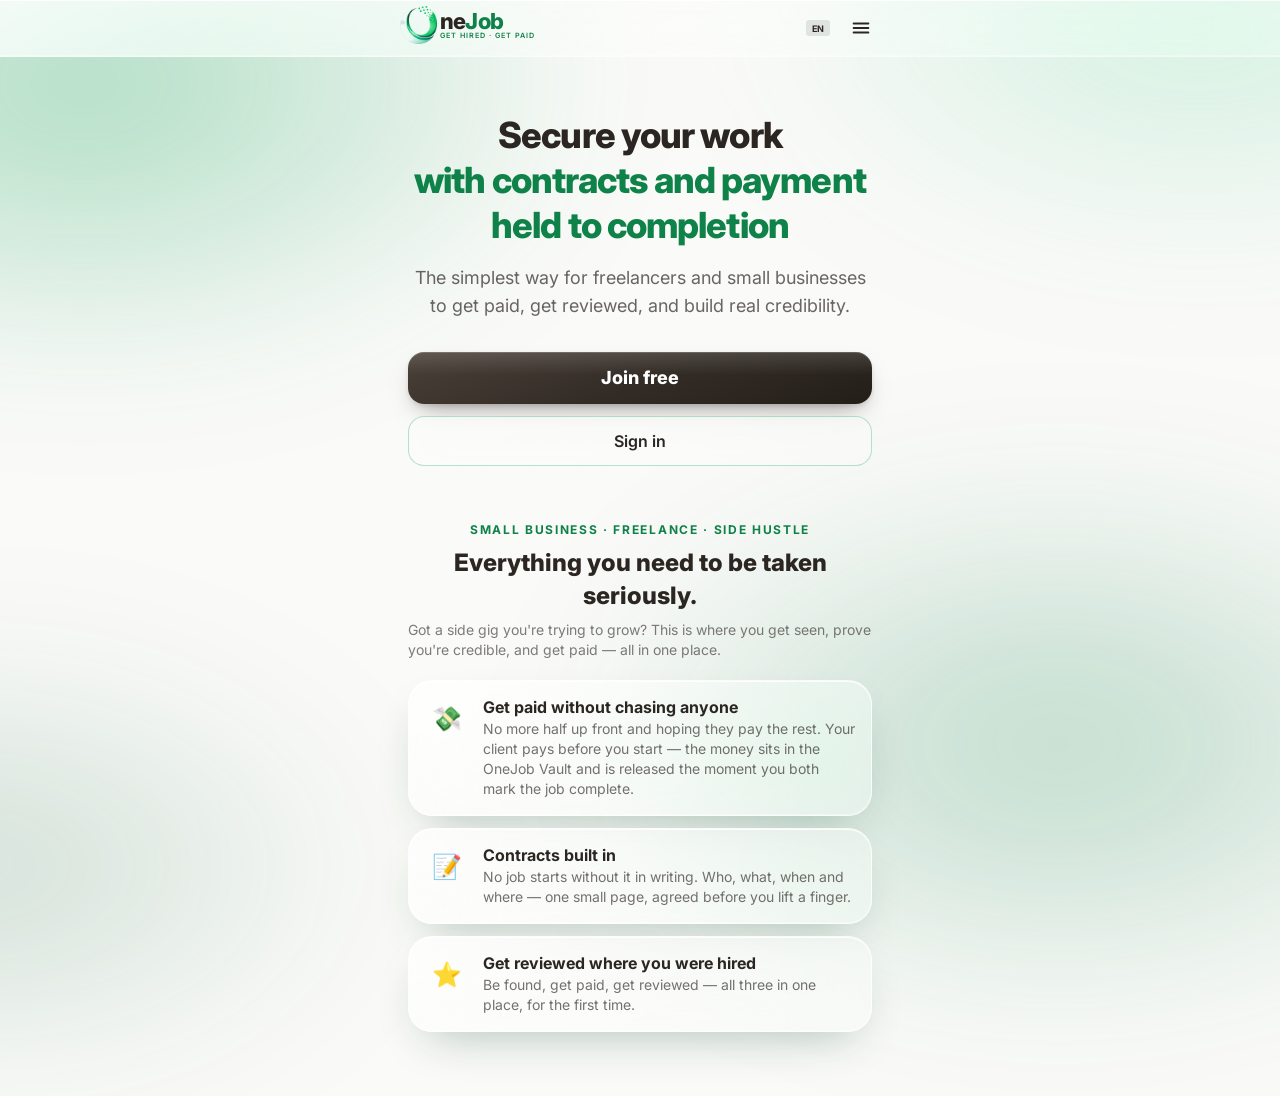
==== commit 43ded774: "Add files via upload" ====
--- a/index.html
+++ b/index.html
@@ -9,8 +9,8 @@
     <meta name="description" content="OneJob: the simplest way for freelancers and small businesses to get hired, get paid in 60 seconds, and build real credibility." />
     <link rel="preconnect" href="https://fonts.googleapis.com" />
     <link href="https://fonts.googleapis.com/css2?family=Inter:wght@400;500;600;700;800&display=swap" rel="stylesheet" />
-    <script type="module" crossorigin src="/assets/index-ChmNQTJf.js"></script>
-    <link rel="stylesheet" crossorigin href="/assets/index-BbN1nsjF.css">
+    <script type="module" crossorigin src="/assets/index-Bb4Tdv72.js"></script>
+    <link rel="stylesheet" crossorigin href="/assets/index-DxnuD82H.css">
   </head>
   <body>
     <div id="root"></div>
--- a/assets/index-DxnuD82H.css
+++ b/assets/index-DxnuD82H.css
@@ -0,0 +1 @@
+*,:before,:after{--tw-border-spacing-x: 0;--tw-border-spacing-y: 0;--tw-translate-x: 0;--tw-translate-y: 0;--tw-rotate: 0;--tw-skew-x: 0;--tw-skew-y: 0;--tw-scale-x: 1;--tw-scale-y: 1;--tw-pan-x: ;--tw-pan-y: ;--tw-pinch-zoom: ;--tw-scroll-snap-strictness: proximity;--tw-gradient-from-position: ;--tw-gradient-via-position: ;--tw-gradient-to-position: ;--tw-ordinal: ;--tw-slashed-zero: ;--tw-numeric-figure: ;--tw-numeric-spacing: ;--tw-numeric-fraction: ;--tw-ring-inset: ;--tw-ring-offset-width: 0px;--tw-ring-offset-color: #fff;--tw-ring-color: rgb(59 130 246 / .5);--tw-ring-offset-shadow: 0 0 #0000;--tw-ring-shadow: 0 0 #0000;--tw-shadow: 0 0 #0000;--tw-shadow-colored: 0 0 #0000;--tw-blur: ;--tw-brightness: ;--tw-contrast: ;--tw-grayscale: ;--tw-hue-rotate: ;--tw-invert: ;--tw-saturate: ;--tw-sepia: ;--tw-drop-shadow: ;--tw-backdrop-blur: ;--tw-backdrop-brightness: ;--tw-backdrop-contrast: ;--tw-backdrop-grayscale: ;--tw-backdrop-hue-rotate: ;--tw-backdrop-invert: ;--tw-backdrop-opacity: ;--tw-backdrop-saturate: ;--tw-backdrop-sepia: ;--tw-contain-size: ;--tw-contain-layout: ;--tw-contain-paint: ;--tw-contain-style: }::backdrop{--tw-border-spacing-x: 0;--tw-border-spacing-y: 0;--tw-translate-x: 0;--tw-translate-y: 0;--tw-rotate: 0;--tw-skew-x: 0;--tw-skew-y: 0;--tw-scale-x: 1;--tw-scale-y: 1;--tw-pan-x: ;--tw-pan-y: ;--tw-pinch-zoom: ;--tw-scroll-snap-strictness: proximity;--tw-gradient-from-position: ;--tw-gradient-via-position: ;--tw-gradient-to-position: ;--tw-ordinal: ;--tw-slashed-zero: ;--tw-numeric-figure: ;--tw-numeric-spacing: ;--tw-numeric-fraction: ;--tw-ring-inset: ;--tw-ring-offset-width: 0px;--tw-ring-offset-color: #fff;--tw-ring-color: rgb(59 130 246 / .5);--tw-ring-offset-shadow: 0 0 #0000;--tw-ring-shadow: 0 0 #0000;--tw-shadow: 0 0 #0000;--tw-shadow-colored: 0 0 #0000;--tw-blur: ;--tw-brightness: ;--tw-contrast: ;--tw-grayscale: ;--tw-hue-rotate: ;--tw-invert: ;--tw-saturate: ;--tw-sepia: ;--tw-drop-shadow: ;--tw-backdrop-blur: ;--tw-backdrop-brightness: ;--tw-backdrop-contrast: ;--tw-backdrop-grayscale: ;--tw-backdrop-hue-rotate: ;--tw-backdrop-invert: ;--tw-backdrop-opacity: ;--tw-backdrop-saturate: ;--tw-backdrop-sepia: ;--tw-contain-size: ;--tw-contain-layout: ;--tw-contain-paint: ;--tw-contain-style: }*,:before,:after{box-sizing:border-box;border-width:0;border-style:solid;border-color:#e5e7eb}:before,:after{--tw-content: ""}html,:host{line-height:1.5;-webkit-text-size-adjust:100%;-moz-tab-size:4;-o-tab-size:4;tab-size:4;font-family:Inter,system-ui,-apple-system,Segoe UI,sans-serif;font-feature-settings:normal;font-variation-settings:normal;-webkit-tap-highlight-color:transparent}body{margin:0;line-height:inherit}hr{height:0;color:inherit;border-top-width:1px}abbr:where([title]){-webkit-text-decoration:underline dotted;text-decoration:underline dotted}h1,h2,h3,h4,h5,h6{font-size:inherit;font-weight:inherit}a{color:inherit;text-decoration:inherit}b,strong{font-weight:bolder}code,kbd,samp,pre{font-family:ui-monospace,SFMono-Regular,Menlo,Monaco,Consolas,Liberation Mono,Courier New,monospace;font-feature-settings:normal;font-variation-settings:normal;font-size:1em}small{font-size:80%}sub,sup{font-size:75%;line-height:0;position:relative;vertical-align:baseline}sub{bottom:-.25em}sup{top:-.5em}table{text-indent:0;border-color:inherit;border-collapse:collapse}button,input,optgroup,select,textarea{font-family:inherit;font-feature-settings:inherit;font-variation-settings:inherit;font-size:100%;font-weight:inherit;line-height:inherit;letter-spacing:inherit;color:inherit;margin:0;padding:0}button,select{text-transform:none}button,input:where([type=button]),input:where([type=reset]),input:where([type=submit]){-webkit-appearance:button;background-color:transparent;background-image:none}:-moz-focusring{outline:auto}:-moz-ui-invalid{box-shadow:none}progress{vertical-align:baseline}::-webkit-inner-spin-button,::-webkit-outer-spin-button{height:auto}[type=search]{-webkit-appearance:textfield;outline-offset:-2px}::-webkit-search-decoration{-webkit-appearance:none}::-webkit-file-upload-button{-webkit-appearance:button;font:inherit}summary{display:list-item}blockquote,dl,dd,h1,h2,h3,h4,h5,h6,hr,figure,p,pre{margin:0}fieldset{margin:0;padding:0}legend{padding:0}ol,ul,menu{list-style:none;margin:0;padding:0}dialog{padding:0}textarea{resize:vertical}input::-moz-placeholder,textarea::-moz-placeholder{opacity:1;color:#9ca3af}input::placeholder,textarea::placeholder{opacity:1;color:#9ca3af}button,[role=button]{cursor:pointer}:disabled{cursor:default}img,svg,video,canvas,audio,iframe,embed,object{display:block;vertical-align:middle}img,video{max-width:100%;height:auto}[hidden]:where(:not([hidden=until-found])){display:none}.container{width:100%}@media (min-width: 640px){.container{max-width:640px}}@media (min-width: 768px){.container{max-width:768px}}@media (min-width: 1024px){.container{max-width:1024px}}@media (min-width: 1280px){.container{max-width:1280px}}@media (min-width: 1536px){.container{max-width:1536px}}.card{border-radius:1.5rem;background:var(--glass-fill);backdrop-filter:var(--frost);-webkit-backdrop-filter:var(--frost);border:1px solid var(--glass-border);box-shadow:var(--frostedge),var(--glass-shadow)}.tile{border-radius:1.5rem;background:var(--glass-fill);backdrop-filter:var(--frost);-webkit-backdrop-filter:var(--frost);border:1px solid var(--glass-border);box-shadow:var(--frostedge),var(--glass-shadow);display:flex;flex-direction:column;align-items:flex-start;justify-content:space-between;padding:1rem;transition-property:color,background-color,border-color,text-decoration-color,fill,stroke,opacity,box-shadow,transform,filter,backdrop-filter;transition-timing-function:cubic-bezier(.4,0,.2,1);transition-duration:.15s}.tile:active{--tw-scale-x: .98;--tw-scale-y: .98;transform:translate(var(--tw-translate-x),var(--tw-translate-y)) rotate(var(--tw-rotate)) skew(var(--tw-skew-x)) skewY(var(--tw-skew-y)) scaleX(var(--tw-scale-x)) scaleY(var(--tw-scale-y))}.tile{min-height:96px;position:relative;overflow:hidden}.tile:after{content:"";position:absolute;top:0;right:0;bottom:0;left:0;pointer-events:none;background:linear-gradient(115deg,transparent 30%,rgba(255,255,255,.42) 45%,transparent 60%);transform:translate(-120%);transition:transform .9s ease}.tile:hover:after{transform:translate(120%)}.btn-primary{display:inline-flex;align-items:center;justify-content:center;gap:.5rem;border-radius:1rem;padding:.75rem 1.25rem;font-weight:800;--tw-text-opacity: 1;color:rgb(255 255 255 / var(--tw-text-opacity, 1));transition-property:color,background-color,border-color,text-decoration-color,fill,stroke,opacity,box-shadow,transform,filter,backdrop-filter;transition-timing-function:cubic-bezier(.4,0,.2,1);transition-duration:.15s}.btn-primary:disabled{pointer-events:none;opacity:.4}.btn-primary{position:relative;overflow:hidden;background:linear-gradient(160deg,#4a4038,#332c26 52%,#241e19);box-shadow:0 12px 26px -12px #241e198c,0 2px 5px #0000001a,inset 0 1px #ffffff29}.btn-primary:after{content:"";position:absolute;top:0;right:0;bottom:56%;left:0;pointer-events:none;background:linear-gradient(180deg,#ffffff21,#fff0)}.btn-primary:hover{filter:brightness(1.05)}.btn-primary:active{transform:scale(.985);box-shadow:0 7px 16px -11px #241e1999,inset 0 1px #ffffff24}.btn-brand{display:inline-flex;align-items:center;justify-content:center;gap:.5rem;border-radius:1rem;padding:.75rem 1.25rem;font-weight:800;--tw-text-opacity: 1;color:rgb(255 255 255 / var(--tw-text-opacity, 1));transition-property:color,background-color,border-color,text-decoration-color,fill,stroke,opacity,box-shadow,transform,filter,backdrop-filter;transition-timing-function:cubic-bezier(.4,0,.2,1);transition-duration:.15s}.btn-brand:disabled{pointer-events:none;opacity:.4}.btn-brand{position:relative;overflow:hidden;background:linear-gradient(160deg,#17a45c,#0e8248 30%,#0b6539);box-shadow:0 12px 26px -10px #0e8248e6,0 2px 5px #0000001f,inset 0 1px #ffffff4d}.btn-brand:after{content:"";position:absolute;top:0;right:0;bottom:56%;left:0;pointer-events:none;background:linear-gradient(180deg,#ffffff38,#fff0)}.btn-brand:hover{filter:brightness(1.05)}.btn-brand:active{transform:scale(.985)}.btn-ghost{display:inline-flex;align-items:center;justify-content:center;gap:.5rem;border-radius:1rem;padding:.75rem 1.25rem;font-weight:600;transition-property:color,background-color,border-color,text-decoration-color,fill,stroke,opacity,box-shadow,transform,filter,backdrop-filter;transition-timing-function:cubic-bezier(.4,0,.2,1);transition-duration:.15s}.btn-ghost:active{--tw-scale-x: .98;--tw-scale-y: .98;transform:translate(var(--tw-translate-x),var(--tw-translate-y)) rotate(var(--tw-rotate)) skew(var(--tw-skew-x)) skewY(var(--tw-skew-y)) scaleX(var(--tw-scale-x)) scaleY(var(--tw-scale-y))}.btn-ghost{border:1px solid rgba(23,164,92,.3);background:linear-gradient(152deg,#ffffff6b,#ffffff3d);backdrop-filter:blur(20px);-webkit-backdrop-filter:blur(20px)}.dark .btn-ghost{border-color:#ffffff2e;background:linear-gradient(152deg,#ffffff17,#ffffff0a)}.\!input,.input{width:100%;border-radius:1rem;padding:.75rem 1rem;outline:2px solid transparent;outline-offset:2px;transition-property:color,background-color,border-color,text-decoration-color,fill,stroke,opacity,box-shadow,transform,filter,backdrop-filter;transition-timing-function:cubic-bezier(.4,0,.2,1);transition-duration:.15s}.\!input{border:1px solid rgba(23,164,92,.2)!important;background:linear-gradient(152deg,#fffc,#ffffffad)!important;backdrop-filter:blur(16px) saturate(150%)!important;-webkit-backdrop-filter:blur(16px) saturate(150%)!important;box-shadow:inset 0 1px #ffffffe6!important;color:#2c2622!important}.input{border:1px solid rgba(23,164,92,.2);background:linear-gradient(152deg,#fffc,#ffffffad);backdrop-filter:blur(16px) saturate(150%);-webkit-backdrop-filter:blur(16px) saturate(150%);box-shadow:inset 0 1px #ffffffe6;color:#2c2622}.dark .input{border-color:#ffffff21;color:#f1f1ee;background:linear-gradient(152deg,#ffffff1a,#ffffff0d);box-shadow:inset 0 1px #ffffff1a}.dark .\!input{border-color:#ffffff21!important;color:#f1f1ee!important;background:linear-gradient(152deg,#ffffff1a,#ffffff0d)!important;box-shadow:inset 0 1px #ffffff1a!important}.\!input::-moz-placeholder{color:#8a8079!important}.\!input::placeholder{color:#8a8079!important}.input::-moz-placeholder{color:#8a8079}.input::placeholder{color:#8a8079}.dark .input::-moz-placeholder{color:#ffffff52}.dark .input::placeholder{color:#ffffff52}.dark .\!input::-moz-placeholder{color:#ffffff52!important}.dark .\!input::placeholder{color:#ffffff52!important}.\!input:focus{border-color:#17a45c8c!important;box-shadow:inset 0 1px #ffffffe6,0 0 0 3px #17a45c2e!important}.input:focus{border-color:#17a45c8c;box-shadow:inset 0 1px #ffffffe6,0 0 0 3px #17a45c2e}.label{margin-bottom:.375rem;display:block;font-size:13px;font-weight:600;color:#6b6257}.dark .label{color:#bab9b3}.pointer-events-none{pointer-events:none}.pointer-events-auto{pointer-events:auto}.\!visible{visibility:visible!important}.visible{visibility:visible}.invisible{visibility:hidden}.collapse{visibility:collapse}.static{position:static}.fixed{position:fixed}.absolute{position:absolute}.relative{position:relative}.sticky{position:sticky}.inset-0{top:0;right:0;bottom:0;left:0}.inset-4{top:1rem;right:1rem;bottom:1rem;left:1rem}.inset-x-0{left:0;right:0}.-bottom-0\.5{bottom:-.125rem}.-bottom-1{bottom:-.25rem}.-bottom-4{bottom:-1rem}.-left-9{left:-2.25rem}.-right-0\.5{right:-.125rem}.-right-1{right:-.25rem}.-right-2{right:-.5rem}.-top-0\.5{top:-.125rem}.-top-1{top:-.25rem}.bottom-0{bottom:0}.bottom-1{bottom:.25rem}.bottom-11{bottom:2.75rem}.bottom-24{bottom:6rem}.bottom-3{bottom:.75rem}.bottom-\[3px\]{bottom:3px}.left-0{left:0}.left-0\.5{left:.125rem}.left-1{left:.25rem}.left-1\.5{left:.375rem}.left-1\/2{left:50%}.left-2{left:.5rem}.left-3{left:.75rem}.left-3\.5{left:.875rem}.left-\[18px\]{left:18px}.left-\[19px\]{left:19px}.left-\[22px\]{left:22px}.left-\[23px\]{left:23px}.left-\[3px\]{left:3px}.right-0{right:0}.right-1{right:.25rem}.right-1\.5{right:.375rem}.right-2{right:.5rem}.right-2\.5{right:.625rem}.right-3{right:.75rem}.right-4{right:1rem}.right-\[3px\]{right:3px}.top-0{top:0}.top-0\.5{top:.125rem}.top-1{top:.25rem}.top-1\.5{top:.375rem}.top-1\/2{top:50%}.top-3{top:.75rem}.top-4{top:1rem}.top-9{top:2.25rem}.top-\[3\.5px\]{top:3.5px}.top-\[3px\]{top:3px}.top-full{top:100%}.-z-10{z-index:-10}.z-0{z-index:0}.z-10{z-index:10}.z-30{z-index:30}.z-40{z-index:40}.z-50{z-index:50}.z-\[110\]{z-index:110}.z-\[120\]{z-index:120}.z-\[130\]{z-index:130}.z-\[140\]{z-index:140}.z-\[150\]{z-index:150}.z-\[190\]{z-index:190}.z-\[195\]{z-index:195}.z-\[196\]{z-index:196}.z-\[1\]{z-index:1}.z-\[200\]{z-index:200}.z-\[201\]{z-index:201}.z-\[70\]{z-index:70}.z-\[75\]{z-index:75}.z-\[80\]{z-index:80}.z-\[85\]{z-index:85}.z-\[86\]{z-index:86}.z-\[87\]{z-index:87}.z-\[88\]{z-index:88}.z-\[90\]{z-index:90}.z-\[92\]{z-index:92}.z-\[95\]{z-index:95}.z-\[998\]{z-index:998}.z-\[999\]{z-index:999}.col-span-2{grid-column:span 2 / span 2}.-mx-1{margin-left:-.25rem;margin-right:-.25rem}.mx-0\.5{margin-left:.125rem;margin-right:.125rem}.mx-auto{margin-left:auto;margin-right:auto}.my-1{margin-top:.25rem;margin-bottom:.25rem}.my-2{margin-top:.5rem;margin-bottom:.5rem}.my-3{margin-top:.75rem;margin-bottom:.75rem}.my-5{margin-top:1.25rem;margin-bottom:1.25rem}.\!mb-0{margin-bottom:0!important}.\!mb-1{margin-bottom:.25rem!important}.-ml-1{margin-left:-.25rem}.-ml-\[7px\]{margin-left:-7px}.-mt-3{margin-top:-.75rem}.-mt-6{margin-top:-1.5rem}.-mt-px{margin-top:-1px}.mb-0\.5{margin-bottom:.125rem}.mb-1{margin-bottom:.25rem}.mb-1\.5{margin-bottom:.375rem}.mb-2{margin-bottom:.5rem}.mb-2\.5{margin-bottom:.625rem}.mb-3{margin-bottom:.75rem}.mb-3\.5{margin-bottom:.875rem}.mb-4{margin-bottom:1rem}.mb-5{margin-bottom:1.25rem}.ml-1{margin-left:.25rem}.ml-1\.5{margin-left:.375rem}.ml-2{margin-left:.5rem}.ml-auto{margin-left:auto}.mr-0\.5{margin-right:.125rem}.mr-1{margin-right:.25rem}.mr-1\.5{margin-right:.375rem}.mr-2{margin-right:.5rem}.mt-0\.5{margin-top:.125rem}.mt-1{margin-top:.25rem}.mt-1\.5{margin-top:.375rem}.mt-10{margin-top:2.5rem}.mt-14{margin-top:3.5rem}.mt-16{margin-top:4rem}.mt-2{margin-top:.5rem}.mt-2\.5{margin-top:.625rem}.mt-20{margin-top:5rem}.mt-3{margin-top:.75rem}.mt-3\.5{margin-top:.875rem}.mt-4{margin-top:1rem}.mt-5{margin-top:1.25rem}.mt-6{margin-top:1.5rem}.mt-7{margin-top:1.75rem}.mt-8{margin-top:2rem}.mt-\[3px\]{margin-top:3px}.mt-\[7px\]{margin-top:7px}.line-clamp-2{overflow:hidden;display:-webkit-box;-webkit-box-orient:vertical;-webkit-line-clamp:2}.line-clamp-3{overflow:hidden;display:-webkit-box;-webkit-box-orient:vertical;-webkit-line-clamp:3}.line-clamp-4{overflow:hidden;display:-webkit-box;-webkit-box-orient:vertical;-webkit-line-clamp:4}.block{display:block}.inline-block{display:inline-block}.inline{display:inline}.flex{display:flex}.inline-flex{display:inline-flex}.table{display:table}.grid{display:grid}.contents{display:contents}.hidden{display:none}.aspect-square{aspect-ratio:1 / 1}.h-1{height:.25rem}.h-1\.5{height:.375rem}.h-10{height:2.5rem}.h-11{height:2.75rem}.h-12{height:3rem}.h-14{height:3.5rem}.h-16{height:4rem}.h-2{height:.5rem}.h-2\.5{height:.625rem}.h-20{height:5rem}.h-24{height:6rem}.h-28{height:7rem}.h-3{height:.75rem}.h-3\.5{height:.875rem}.h-4{height:1rem}.h-40{height:10rem}.h-44{height:11rem}.h-5{height:1.25rem}.h-6{height:1.5rem}.h-7{height:1.75rem}.h-8{height:2rem}.h-9{height:2.25rem}.h-\[104px\]{height:104px}.h-\[120px\]{height:120px}.h-\[14px\]{height:14px}.h-\[15px\]{height:15px}.h-\[168px\]{height:168px}.h-\[18px\]{height:18px}.h-\[22px\]{height:22px}.h-\[3px\]{height:3px}.h-\[42\%\]{height:42%}.h-\[78vh\]{height:78vh}.h-full{height:100%}.h-px{height:1px}.h-screen{height:100vh}.max-h-32{max-height:8rem}.max-h-44{max-height:11rem}.max-h-52{max-height:13rem}.max-h-60{max-height:15rem}.max-h-64{max-height:16rem}.max-h-\[220px\]{max-height:220px}.max-h-\[240px\]{max-height:240px}.max-h-\[24vh\]{max-height:24vh}.max-h-\[252px\]{max-height:252px}.max-h-\[320px\]{max-height:320px}.max-h-\[40vh\]{max-height:40vh}.max-h-\[420px\]{max-height:420px}.max-h-\[45vh\]{max-height:45vh}.max-h-\[50vh\]{max-height:50vh}.max-h-\[78vh\]{max-height:78vh}.max-h-\[80vh\]{max-height:80vh}.max-h-\[85vh\]{max-height:85vh}.max-h-\[90dvh\]{max-height:90dvh}.max-h-\[90vh\]{max-height:90vh}.max-h-\[92vh\]{max-height:92vh}.max-h-\[calc\(100vh-24px\)\]{max-height:calc(100vh - 24px)}.max-h-full{max-height:100%}.min-h-\[100px\]{min-height:100px}.min-h-\[110px\]{min-height:110px}.min-h-\[120px\]{min-height:120px}.min-h-\[130px\]{min-height:130px}.min-h-\[140px\]{min-height:140px}.min-h-\[160px\]{min-height:160px}.min-h-\[44px\]{min-height:44px}.min-h-\[52px\]{min-height:52px}.min-h-\[70px\]{min-height:70px}.min-h-\[80px\]{min-height:80px}.min-h-\[90px\]{min-height:90px}.min-h-dvh{min-height:100dvh}.min-h-full{min-height:100%}.min-h-screen{min-height:100vh}.\!w-24{width:6rem!important}.\!w-\[124px\]{width:124px!important}.\!w-\[92px\]{width:92px!important}.\!w-auto{width:auto!important}.w-0\.5{width:.125rem}.w-1{width:.25rem}.w-1\.5{width:.375rem}.w-10{width:2.5rem}.w-11{width:2.75rem}.w-12{width:3rem}.w-14{width:3.5rem}.w-16{width:4rem}.w-2{width:.5rem}.w-2\.5{width:.625rem}.w-20{width:5rem}.w-24{width:6rem}.w-28{width:7rem}.w-3{width:.75rem}.w-3\.5{width:.875rem}.w-36{width:9rem}.w-4{width:1rem}.w-40{width:10rem}.w-44{width:11rem}.w-5{width:1.25rem}.w-52{width:13rem}.w-6{width:1.5rem}.w-64{width:16rem}.w-7{width:1.75rem}.w-8{width:2rem}.w-9{width:2.25rem}.w-\[104px\]{width:104px}.w-\[132px\]{width:132px}.w-\[14px\]{width:14px}.w-\[15px\]{width:15px}.w-\[18px\]{width:18px}.w-\[218px\]{width:218px}.w-\[22px\]{width:22px}.w-\[270px\]{width:270px}.w-\[320px\]{width:320px}.w-\[3px\]{width:3px}.w-\[62px\]{width:62px}.w-\[80\%\]{width:80%}.w-fit{width:-moz-fit-content;width:fit-content}.w-full{width:100%}.w-px{width:1px}.min-w-0{min-width:0px}.min-w-4{min-width:1rem}.min-w-6{min-width:1.5rem}.min-w-\[142px\]{min-width:142px}.min-w-\[18px\]{min-width:18px}.min-w-\[34px\]{min-width:34px}.min-w-\[42px\]{min-width:42px}.min-w-\[46px\]{min-width:46px}.max-w-2xl{max-width:42rem}.max-w-\[100vw\]{max-width:100vw}.max-w-\[15rem\]{max-width:15rem}.max-w-\[19rem\]{max-width:19rem}.max-w-\[320px\]{max-width:320px}.max-w-\[36ch\]{max-width:36ch}.max-w-\[420px\]{max-width:420px}.max-w-\[440px\]{max-width:440px}.max-w-\[55\%\]{max-width:55%}.max-w-\[60\%\]{max-width:60%}.max-w-\[76vw\]{max-width:76vw}.max-w-\[80\%\]{max-width:80%}.max-w-\[85\%\]{max-width:85%}.max-w-\[90vw\]{max-width:90vw}.max-w-full{max-width:100%}.max-w-lg{max-width:32rem}.max-w-md{max-width:28rem}.max-w-sm{max-width:24rem}.max-w-xs{max-width:20rem}.flex-1{flex:1 1 0%}.flex-\[2\]{flex:2}.flex-\[3\]{flex:3}.flex-shrink-0{flex-shrink:0}.shrink{flex-shrink:1}.shrink-0{flex-shrink:0}.grow{flex-grow:1}.basis-1\/2{flex-basis:50%}.-translate-x-1\/2{--tw-translate-x: -50%;transform:translate(var(--tw-translate-x),var(--tw-translate-y)) rotate(var(--tw-rotate)) skew(var(--tw-skew-x)) skewY(var(--tw-skew-y)) scaleX(var(--tw-scale-x)) scaleY(var(--tw-scale-y))}.-translate-y-1\/2{--tw-translate-y: -50%;transform:translate(var(--tw-translate-x),var(--tw-translate-y)) rotate(var(--tw-rotate)) skew(var(--tw-skew-x)) skewY(var(--tw-skew-y)) scaleX(var(--tw-scale-x)) scaleY(var(--tw-scale-y))}.-rotate-90{--tw-rotate: -90deg;transform:translate(var(--tw-translate-x),var(--tw-translate-y)) rotate(var(--tw-rotate)) skew(var(--tw-skew-x)) skewY(var(--tw-skew-y)) scaleX(var(--tw-scale-x)) scaleY(var(--tw-scale-y))}.rotate-180{--tw-rotate: 180deg;transform:translate(var(--tw-translate-x),var(--tw-translate-y)) rotate(var(--tw-rotate)) skew(var(--tw-skew-x)) skewY(var(--tw-skew-y)) scaleX(var(--tw-scale-x)) scaleY(var(--tw-scale-y))}.scale-105{--tw-scale-x: 1.05;--tw-scale-y: 1.05;transform:translate(var(--tw-translate-x),var(--tw-translate-y)) rotate(var(--tw-rotate)) skew(var(--tw-skew-x)) skewY(var(--tw-skew-y)) scaleX(var(--tw-scale-x)) scaleY(var(--tw-scale-y))}.transform{transform:translate(var(--tw-translate-x),var(--tw-translate-y)) rotate(var(--tw-rotate)) skew(var(--tw-skew-x)) skewY(var(--tw-skew-y)) scaleX(var(--tw-scale-x)) scaleY(var(--tw-scale-y))}.animate-\[infotipIn_\.14s_ease-out\]{animation:infotipIn .14s ease-out}@keyframes ping{75%,to{transform:scale(2);opacity:0}}.animate-ping{animation:ping 1s cubic-bezier(0,0,.2,1) infinite}@keyframes pulse{50%{opacity:.5}}.animate-pulse{animation:pulse 2s cubic-bezier(.4,0,.6,1) infinite}@keyframes spin{to{transform:rotate(360deg)}}.animate-spin{animation:spin 1s linear infinite}.cursor-default{cursor:default}.cursor-not-allowed{cursor:not-allowed}.cursor-pointer{cursor:pointer}.touch-none{touch-action:none}.select-none{-webkit-user-select:none;-moz-user-select:none;user-select:none}.resize-none{resize:none}.\!resize-y{resize:vertical!important}.resize-y{resize:vertical}.resize{resize:both}.snap-x{scroll-snap-type:x var(--tw-scroll-snap-strictness)}.snap-mandatory{--tw-scroll-snap-strictness: mandatory}.snap-start{scroll-snap-align:start}.snap-center{scroll-snap-align:center}.appearance-none{-webkit-appearance:none;-moz-appearance:none;appearance:none}.grid-cols-1{grid-template-columns:repeat(1,minmax(0,1fr))}.grid-cols-2{grid-template-columns:repeat(2,minmax(0,1fr))}.grid-cols-3{grid-template-columns:repeat(3,minmax(0,1fr))}.grid-cols-4{grid-template-columns:repeat(4,minmax(0,1fr))}.grid-cols-6{grid-template-columns:repeat(6,minmax(0,1fr))}.grid-cols-7{grid-template-columns:repeat(7,minmax(0,1fr))}.grid-cols-8{grid-template-columns:repeat(8,minmax(0,1fr))}.flex-col{flex-direction:column}.flex-wrap{flex-wrap:wrap}.flex-nowrap{flex-wrap:nowrap}.place-items-end{place-items:end}.place-items-center{place-items:center}.items-start{align-items:flex-start}.items-end{align-items:flex-end}.items-center{align-items:center}.items-baseline{align-items:baseline}.items-stretch{align-items:stretch}.justify-start{justify-content:flex-start}.justify-end{justify-content:flex-end}.\!justify-center{justify-content:center!important}.justify-center{justify-content:center}.justify-between{justify-content:space-between}.gap-0\.5{gap:.125rem}.gap-1{gap:.25rem}.gap-1\.5{gap:.375rem}.gap-2{gap:.5rem}.gap-2\.5{gap:.625rem}.gap-3{gap:.75rem}.gap-3\.5{gap:.875rem}.gap-4{gap:1rem}.gap-6{gap:1.5rem}.gap-\[1\.5px\]{gap:1.5px}.gap-\[2px\]{gap:2px}.gap-\[3px\]{gap:3px}.gap-x-2{-moz-column-gap:.5rem;column-gap:.5rem}.gap-x-3{-moz-column-gap:.75rem;column-gap:.75rem}.gap-x-4{-moz-column-gap:1rem;column-gap:1rem}.gap-y-1{row-gap:.25rem}.gap-y-2{row-gap:.5rem}.-space-x-2>:not([hidden])~:not([hidden]){--tw-space-x-reverse: 0;margin-right:calc(-.5rem * var(--tw-space-x-reverse));margin-left:calc(-.5rem * calc(1 - var(--tw-space-x-reverse)))}.space-y-0>:not([hidden])~:not([hidden]){--tw-space-y-reverse: 0;margin-top:calc(0px * calc(1 - var(--tw-space-y-reverse)));margin-bottom:calc(0px * var(--tw-space-y-reverse))}.space-y-0\.5>:not([hidden])~:not([hidden]){--tw-space-y-reverse: 0;margin-top:calc(.125rem * calc(1 - var(--tw-space-y-reverse)));margin-bottom:calc(.125rem * var(--tw-space-y-reverse))}.space-y-1>:not([hidden])~:not([hidden]){--tw-space-y-reverse: 0;margin-top:calc(.25rem * calc(1 - var(--tw-space-y-reverse)));margin-bottom:calc(.25rem * var(--tw-space-y-reverse))}.space-y-1\.5>:not([hidden])~:not([hidden]){--tw-space-y-reverse: 0;margin-top:calc(.375rem * calc(1 - var(--tw-space-y-reverse)));margin-bottom:calc(.375rem * var(--tw-space-y-reverse))}.space-y-2>:not([hidden])~:not([hidden]){--tw-space-y-reverse: 0;margin-top:calc(.5rem * calc(1 - var(--tw-space-y-reverse)));margin-bottom:calc(.5rem * var(--tw-space-y-reverse))}.space-y-2\.5>:not([hidden])~:not([hidden]){--tw-space-y-reverse: 0;margin-top:calc(.625rem * calc(1 - var(--tw-space-y-reverse)));margin-bottom:calc(.625rem * var(--tw-space-y-reverse))}.space-y-3>:not([hidden])~:not([hidden]){--tw-space-y-reverse: 0;margin-top:calc(.75rem * calc(1 - var(--tw-space-y-reverse)));margin-bottom:calc(.75rem * var(--tw-space-y-reverse))}.space-y-3\.5>:not([hidden])~:not([hidden]){--tw-space-y-reverse: 0;margin-top:calc(.875rem * calc(1 - var(--tw-space-y-reverse)));margin-bottom:calc(.875rem * var(--tw-space-y-reverse))}.space-y-4>:not([hidden])~:not([hidden]){--tw-space-y-reverse: 0;margin-top:calc(1rem * calc(1 - var(--tw-space-y-reverse)));margin-bottom:calc(1rem * var(--tw-space-y-reverse))}.space-y-5>:not([hidden])~:not([hidden]){--tw-space-y-reverse: 0;margin-top:calc(1.25rem * calc(1 - var(--tw-space-y-reverse)));margin-bottom:calc(1.25rem * var(--tw-space-y-reverse))}.divide-y>:not([hidden])~:not([hidden]){--tw-divide-y-reverse: 0;border-top-width:calc(1px * calc(1 - var(--tw-divide-y-reverse)));border-bottom-width:calc(1px * var(--tw-divide-y-reverse))}.divide-ink\/5>:not([hidden])~:not([hidden]){border-color:#0b0f1a0d}.self-start{align-self:flex-start}.overflow-auto{overflow:auto}.overflow-hidden{overflow:hidden}.overflow-visible{overflow:visible}.overflow-x-auto{overflow-x:auto}.overflow-y-auto{overflow-y:auto}.overflow-x-hidden{overflow-x:hidden}.overscroll-contain{overscroll-behavior:contain}.overscroll-x-contain{overscroll-behavior-x:contain}.truncate{overflow:hidden;text-overflow:ellipsis;white-space:nowrap}.whitespace-nowrap{white-space:nowrap}.whitespace-pre-wrap{white-space:pre-wrap}.break-words{overflow-wrap:break-word}.\!rounded-3xl{border-radius:1.5rem!important}.rounded{border-radius:.25rem}.rounded-2xl{border-radius:1rem}.rounded-3xl{border-radius:1.5rem}.rounded-\[28px\]{border-radius:28px}.rounded-\[2px\]{border-radius:2px}.rounded-\[3px\]{border-radius:3px}.rounded-\[5px\]{border-radius:5px}.rounded-\[7px\]{border-radius:7px}.rounded-full{border-radius:9999px}.rounded-lg{border-radius:.5rem}.rounded-sm{border-radius:.125rem}.rounded-xl{border-radius:.75rem}.rounded-b-none{border-bottom-right-radius:0;border-bottom-left-radius:0}.rounded-t-3xl{border-top-left-radius:1.5rem;border-top-right-radius:1.5rem}.rounded-bl-md{border-bottom-left-radius:.375rem}.rounded-bl-sm{border-bottom-left-radius:.125rem}.rounded-br-\[10px\]{border-bottom-right-radius:10px}.rounded-br-md{border-bottom-right-radius:.375rem}.rounded-br-sm{border-bottom-right-radius:.125rem}.border{border-width:1px}.border-2{border-width:2px}.border-b{border-bottom-width:1px}.border-t{border-top-width:1px}.border-dashed{border-style:dashed}.\!border-red-400{--tw-border-opacity: 1 !important;border-color:rgb(248 113 113 / var(--tw-border-opacity, 1))!important}.\!border-red-500{--tw-border-opacity: 1 !important;border-color:rgb(239 68 68 / var(--tw-border-opacity, 1))!important}.\!border-teal{--tw-border-opacity: 1 !important;border-color:rgb(21 194 178 / var(--tw-border-opacity, 1))!important}.\!border-white\/60{border-color:#fff9!important}.border-amber-400\/40{border-color:#fbbf2466}.border-amber-500\/30{border-color:#f59e0b4d}.border-black\/10{border-color:#0000001a}.border-brand{--tw-border-opacity: 1;border-color:rgb(14 130 72 / var(--tw-border-opacity, 1))}.border-brand\/20{border-color:#0e824833}.border-brand\/25{border-color:#0e824840}.border-brand\/30{border-color:#0e82484d}.border-brand\/35{border-color:#0e824859}.border-brand\/40{border-color:#0e824866}.border-brand\/50{border-color:#0e824880}.border-clay{--tw-border-opacity: 1;border-color:rgb(51 44 38 / var(--tw-border-opacity, 1))}.border-ink\/10{border-color:#0b0f1a1a}.border-ink\/15{border-color:#0b0f1a26}.border-ink\/20{border-color:#0b0f1a33}.border-ink\/25{border-color:#0b0f1a40}.border-ink\/5{border-color:#0b0f1a0d}.border-red-400{--tw-border-opacity: 1;border-color:rgb(248 113 113 / var(--tw-border-opacity, 1))}.border-red-400\/15{border-color:#f8717126}.border-red-400\/20{border-color:#f8717133}.border-red-400\/40{border-color:#f8717166}.border-red-500\/20{border-color:#ef444433}.border-red-500\/30{border-color:#ef44444d}.border-red-500\/40{border-color:#ef444466}.border-teal\/60{border-color:#15c2b299}.border-white{--tw-border-opacity: 1;border-color:rgb(255 255 255 / var(--tw-border-opacity, 1))}.border-white\/10{border-color:#ffffff1a}.border-white\/15{border-color:#ffffff26}.border-white\/35{border-color:#ffffff59}.border-white\/40{border-color:#fff6}.border-white\/70{border-color:#ffffffb3}.border-white\/\[0\.06\]{border-color:#ffffff0f}.border-white\/\[0\.08\]{border-color:#ffffff14}.border-t-transparent{border-top-color:transparent}.\!bg-white\/55{background-color:#ffffff8c!important}.bg-amber-400{--tw-bg-opacity: 1;background-color:rgb(251 191 36 / var(--tw-bg-opacity, 1))}.bg-amber-400\/15{background-color:#fbbf2426}.bg-amber-400\/\[0\.09\]{background-color:#fbbf2417}.bg-amber-500{--tw-bg-opacity: 1;background-color:rgb(245 158 11 / var(--tw-bg-opacity, 1))}.bg-amber-500\/10{background-color:#f59e0b1a}.bg-amber-500\/15{background-color:#f59e0b26}.bg-black\/30{background-color:#0000004d}.bg-black\/40{background-color:#0006}.bg-black\/50{background-color:#00000080}.bg-black\/55{background-color:#0000008c}.bg-black\/60{background-color:#0009}.bg-black\/80{background-color:#000c}.bg-black\/95{background-color:#000000f2}.bg-brand,.bg-brand-deep{--tw-bg-opacity: 1;background-color:rgb(14 130 72 / var(--tw-bg-opacity, 1))}.bg-brand\/10{background-color:#0e82481a}.bg-brand\/15{background-color:#0e824826}.bg-brand\/20{background-color:#0e824833}.bg-brand\/25{background-color:#0e824840}.bg-brand\/5{background-color:#0e82480d}.bg-brand\/\[0\.035\]{background-color:#0e824809}.bg-brand\/\[0\.04\]{background-color:#0e82480a}.bg-brand\/\[0\.05\]{background-color:#0e82480d}.bg-brand\/\[0\.06\]{background-color:#0e82480f}.bg-brand\/\[0\.07\]{background-color:#0e824812}.bg-brand\/\[0\.08\]{background-color:#0e824814}.bg-clay{--tw-bg-opacity: 1;background-color:rgb(51 44 38 / var(--tw-bg-opacity, 1))}.bg-current{background-color:currentColor}.bg-ink\/10{background-color:#0b0f1a1a}.bg-ink\/15{background-color:#0b0f1a26}.bg-ink\/20{background-color:#0b0f1a33}.bg-ink\/25{background-color:#0b0f1a40}.bg-ink\/40{background-color:#0b0f1a66}.bg-ink\/5{background-color:#0b0f1a0d}.bg-ink\/80{background-color:#0b0f1acc}.bg-ink\/\[0\.025\]{background-color:#0b0f1a06}.bg-ink\/\[0\.02\]{background-color:#0b0f1a05}.bg-ink\/\[0\.03\]{background-color:#0b0f1a08}.bg-ink\/\[0\.04\]{background-color:#0b0f1a0a}.bg-ink\/\[0\.06\]{background-color:#0b0f1a0f}.bg-orange-500{--tw-bg-opacity: 1;background-color:rgb(249 115 22 / var(--tw-bg-opacity, 1))}.bg-paper{--tw-bg-opacity: 1;background-color:rgb(250 250 248 / var(--tw-bg-opacity, 1))}.bg-paper\/50{background-color:#fafaf880}.bg-paper\/70{background-color:#fafaf8b3}.bg-paper\/80{background-color:#fafaf8cc}.bg-paper\/90{background-color:#fafaf8e6}.bg-paper\/95{background-color:#fafaf8f2}.bg-red-500{--tw-bg-opacity: 1;background-color:rgb(239 68 68 / var(--tw-bg-opacity, 1))}.bg-red-500\/10{background-color:#ef44441a}.bg-red-500\/15{background-color:#ef444426}.bg-red-500\/\[0\.04\]{background-color:#ef44440a}.bg-red-500\/\[0\.06\]{background-color:#ef44440f}.bg-red-500\/\[0\.07\]{background-color:#ef444412}.bg-red-500\/\[0\.08\]{background-color:#ef444414}.bg-selection{--tw-bg-opacity: 1;background-color:rgb(11 15 26 / var(--tw-bg-opacity, 1))}.bg-teal{--tw-bg-opacity: 1;background-color:rgb(21 194 178 / var(--tw-bg-opacity, 1))}.bg-teal-deep{--tw-bg-opacity: 1;background-color:rgb(11 127 116 / var(--tw-bg-opacity, 1))}.bg-teal\/15{background-color:#15c2b226}.bg-teal\/70{background-color:#15c2b2b3}.bg-transparent{background-color:transparent}.bg-white{--tw-bg-opacity: 1;background-color:rgb(255 255 255 / var(--tw-bg-opacity, 1))}.bg-white\/10{background-color:#ffffff1a}.bg-white\/30{background-color:#ffffff4d}.bg-white\/60{background-color:#fff9}.bg-white\/70{background-color:#ffffffb3}.bg-gradient-to-br{background-image:linear-gradient(to bottom right,var(--tw-gradient-stops))}.bg-gradient-to-l{background-image:linear-gradient(to left,var(--tw-gradient-stops))}.bg-gradient-to-r{background-image:linear-gradient(to right,var(--tw-gradient-stops))}.from-brand{--tw-gradient-from: #0E8248 var(--tw-gradient-from-position);--tw-gradient-to: rgb(14 130 72 / 0) var(--tw-gradient-to-position);--tw-gradient-stops: var(--tw-gradient-from), var(--tw-gradient-to)}.from-brand\/15{--tw-gradient-from: rgb(14 130 72 / .15) var(--tw-gradient-from-position);--tw-gradient-to: rgb(14 130 72 / 0) var(--tw-gradient-to-position);--tw-gradient-stops: var(--tw-gradient-from), var(--tw-gradient-to)}.from-brand\/20{--tw-gradient-from: rgb(14 130 72 / .2) var(--tw-gradient-from-position);--tw-gradient-to: rgb(14 130 72 / 0) var(--tw-gradient-to-position);--tw-gradient-stops: var(--tw-gradient-from), var(--tw-gradient-to)}.from-brand\/25{--tw-gradient-from: rgb(14 130 72 / .25) var(--tw-gradient-from-position);--tw-gradient-to: rgb(14 130 72 / 0) var(--tw-gradient-to-position);--tw-gradient-stops: var(--tw-gradient-from), var(--tw-gradient-to)}.via-brand\/10{--tw-gradient-to: rgb(14 130 72 / 0) var(--tw-gradient-to-position);--tw-gradient-stops: var(--tw-gradient-from), rgb(14 130 72 / .1) var(--tw-gradient-via-position), var(--tw-gradient-to)}.via-brand\/5{--tw-gradient-to: rgb(14 130 72 / 0) var(--tw-gradient-to-position);--tw-gradient-stops: var(--tw-gradient-from), rgb(14 130 72 / .05) var(--tw-gradient-via-position), var(--tw-gradient-to)}.to-brand-dark{--tw-gradient-to: #0B6539 var(--tw-gradient-to-position)}.to-brand\/70{--tw-gradient-to: rgb(14 130 72 / .7) var(--tw-gradient-to-position)}.to-brand\/\[0\.04\]{--tw-gradient-to: rgb(14 130 72 / .04) var(--tw-gradient-to-position)}.to-transparent{--tw-gradient-to: transparent var(--tw-gradient-to-position)}.fill-current{fill:currentColor}.fill-none{fill:none}.stroke-ink\/10{stroke:#0b0f1a1a}.object-contain{-o-object-fit:contain;object-fit:contain}.object-cover{-o-object-fit:cover;object-fit:cover}.p-0{padding:0}.p-0\.5{padding:.125rem}.p-1{padding:.25rem}.p-1\.5{padding:.375rem}.p-2{padding:.5rem}.p-2\.5{padding:.625rem}.p-3{padding:.75rem}.p-3\.5{padding:.875rem}.p-4{padding:1rem}.p-5{padding:1.25rem}.p-6{padding:1.5rem}.p-7{padding:1.75rem}.p-8{padding:2rem}.\!px-2\.5{padding-left:.625rem!important;padding-right:.625rem!important}.\!px-3{padding-left:.75rem!important;padding-right:.75rem!important}.\!px-4{padding-left:1rem!important;padding-right:1rem!important}.\!py-2{padding-top:.5rem!important;padding-bottom:.5rem!important}.\!py-2\.5{padding-top:.625rem!important;padding-bottom:.625rem!important}.\!py-3\.5{padding-top:.875rem!important;padding-bottom:.875rem!important}.px-0\.5{padding-left:.125rem;padding-right:.125rem}.px-1{padding-left:.25rem;padding-right:.25rem}.px-1\.5{padding-left:.375rem;padding-right:.375rem}.px-2{padding-left:.5rem;padding-right:.5rem}.px-2\.5{padding-left:.625rem;padding-right:.625rem}.px-3{padding-left:.75rem;padding-right:.75rem}.px-3\.5{padding-left:.875rem;padding-right:.875rem}.px-4{padding-left:1rem;padding-right:1rem}.px-5{padding-left:1.25rem;padding-right:1.25rem}.px-6{padding-left:1.5rem;padding-right:1.5rem}.py-0\.5{padding-top:.125rem;padding-bottom:.125rem}.py-1{padding-top:.25rem;padding-bottom:.25rem}.py-1\.5{padding-top:.375rem;padding-bottom:.375rem}.py-10{padding-top:2.5rem;padding-bottom:2.5rem}.py-12{padding-top:3rem;padding-bottom:3rem}.py-14{padding-top:3.5rem;padding-bottom:3.5rem}.py-16{padding-top:4rem;padding-bottom:4rem}.py-2{padding-top:.5rem;padding-bottom:.5rem}.py-2\.5{padding-top:.625rem;padding-bottom:.625rem}.py-3{padding-top:.75rem;padding-bottom:.75rem}.py-3\.5{padding-top:.875rem;padding-bottom:.875rem}.py-4{padding-top:1rem;padding-bottom:1rem}.py-5{padding-top:1.25rem;padding-bottom:1.25rem}.py-6{padding-top:1.5rem;padding-bottom:1.5rem}.py-8{padding-top:2rem;padding-bottom:2rem}.py-px{padding-top:1px;padding-bottom:1px}.pb-0{padding-bottom:0}.pb-1{padding-bottom:.25rem}.pb-16{padding-bottom:4rem}.pb-2{padding-bottom:.5rem}.pb-20{padding-bottom:5rem}.pb-24{padding-bottom:6rem}.pb-28{padding-bottom:7rem}.pb-3{padding-bottom:.75rem}.pb-32{padding-bottom:8rem}.pb-4{padding-bottom:1rem}.pb-40{padding-bottom:10rem}.pb-5{padding-bottom:1.25rem}.pb-7{padding-bottom:1.75rem}.pb-\[env\(safe-area-inset-bottom\)\]{padding-bottom:env(safe-area-inset-bottom)}.pl-1{padding-left:.25rem}.pl-10{padding-left:2.5rem}.pl-2{padding-left:.5rem}.pl-3{padding-left:.75rem}.pr-1{padding-right:.25rem}.pr-14{padding-right:3.5rem}.pr-2{padding-right:.5rem}.pr-3\.5{padding-right:.875rem}.pr-8{padding-right:2rem}.pr-9{padding-right:2.25rem}.pt-0\.5{padding-top:.125rem}.pt-1{padding-top:.25rem}.pt-1\.5{padding-top:.375rem}.pt-10{padding-top:2.5rem}.pt-14{padding-top:3.5rem}.pt-2{padding-top:.5rem}.pt-2\.5{padding-top:.625rem}.pt-3{padding-top:.75rem}.pt-3\.5{padding-top:.875rem}.pt-4{padding-top:1rem}.pt-5{padding-top:1.25rem}.pt-6{padding-top:1.5rem}.pt-7{padding-top:1.75rem}.text-left{text-align:left}.text-center{text-align:center}.text-right{text-align:right}.align-middle{vertical-align:middle}.align-\[-2px\]{vertical-align:-2px}.font-mono{font-family:ui-monospace,SFMono-Regular,Menlo,Monaco,Consolas,Liberation Mono,Courier New,monospace}.\!text-\[11px\]{font-size:11px!important}.\!text-\[13px\]{font-size:13px!important}.\!text-\[15px\]{font-size:15px!important}.text-2xl{font-size:1.5rem;line-height:2rem}.text-3xl{font-size:1.875rem;line-height:2.25rem}.text-4xl{font-size:2.25rem;line-height:2.5rem}.text-\[10\.5px\]{font-size:10.5px}.text-\[10px\]{font-size:10px}.text-\[11\.5px\]{font-size:11.5px}.text-\[11px\]{font-size:11px}.text-\[12\.5px\]{font-size:12.5px}.text-\[12px\]{font-size:12px}.text-\[13\.5px\]{font-size:13.5px}.text-\[13px\]{font-size:13px}.text-\[14\.5px\]{font-size:14.5px}.text-\[14px\]{font-size:14px}.text-\[15px\]{font-size:15px}.text-\[16px\]{font-size:16px}.text-\[17px\]{font-size:17px}.text-\[19px\]{font-size:19px}.text-\[22px\]{font-size:22px}.text-\[26px\]{font-size:26px}.text-\[40px\]{font-size:40px}.text-\[8\.5px\]{font-size:8.5px}.text-\[8px\]{font-size:8px}.text-\[9\.5px\]{font-size:9.5px}.text-\[9px\]{font-size:9px}.text-base{font-size:1rem;line-height:1.5rem}.text-lg{font-size:1.125rem;line-height:1.75rem}.text-sm{font-size:.875rem;line-height:1.25rem}.text-xl{font-size:1.25rem;line-height:1.75rem}.text-xs{font-size:.75rem;line-height:1rem}.font-bold{font-weight:700}.font-extrabold{font-weight:800}.font-medium{font-weight:500}.font-normal{font-weight:400}.font-semibold{font-weight:600}.uppercase{text-transform:uppercase}.lowercase{text-transform:lowercase}.capitalize{text-transform:capitalize}.italic{font-style:italic}.tabular-nums{--tw-numeric-spacing: tabular-nums;font-variant-numeric:var(--tw-ordinal) var(--tw-slashed-zero) var(--tw-numeric-figure) var(--tw-numeric-spacing) var(--tw-numeric-fraction)}.leading-none{line-height:1}.leading-relaxed{line-height:1.625}.leading-snug{line-height:1.375}.leading-tight{line-height:1.25}.tracking-\[\.4em\]{letter-spacing:.4em}.tracking-\[0\.08em\]{letter-spacing:.08em}.tracking-\[0\.12em\]{letter-spacing:.12em}.tracking-\[0\.14em\]{letter-spacing:.14em}.tracking-\[0\.16em\]{letter-spacing:.16em}.tracking-\[0\.1em\]{letter-spacing:.1em}.tracking-\[0\.22em\]{letter-spacing:.22em}.tracking-\[0\.2em\]{letter-spacing:.2em}.tracking-tight{letter-spacing:-.025em}.tracking-wide{letter-spacing:.025em}.tracking-wider{letter-spacing:.05em}.tracking-widest{letter-spacing:.1em}.\!text-amber-600{--tw-text-opacity: 1 !important;color:rgb(217 119 6 / var(--tw-text-opacity, 1))!important}.\!text-brand{--tw-text-opacity: 1 !important;color:rgb(14 130 72 / var(--tw-text-opacity, 1))!important}.\!text-red-500{--tw-text-opacity: 1 !important;color:rgb(239 68 68 / var(--tw-text-opacity, 1))!important}.text-amber-500{--tw-text-opacity: 1;color:rgb(245 158 11 / var(--tw-text-opacity, 1))}.text-amber-600{--tw-text-opacity: 1;color:rgb(217 119 6 / var(--tw-text-opacity, 1))}.text-brand,.text-brand-deep{--tw-text-opacity: 1;color:rgb(14 130 72 / var(--tw-text-opacity, 1))}.text-brand-light{--tw-text-opacity: 1;color:rgb(95 215 155 / var(--tw-text-opacity, 1))}.text-brand\/50{color:#0e824880}.text-ink{--tw-text-opacity: 1;color:rgb(11 15 26 / var(--tw-text-opacity, 1))}.text-ink\/40{color:#0b0f1a66}.text-ink\/45{color:#0b0f1a73}.text-ink\/50{color:#0b0f1a80}.text-ink\/55{color:#0b0f1a8c}.text-ink\/60{color:#0b0f1a99}.text-ink\/70{color:#0b0f1ab3}.text-red-400\/80{color:#f87171cc}.text-red-500{--tw-text-opacity: 1;color:rgb(239 68 68 / var(--tw-text-opacity, 1))}.text-red-500\/70{color:#ef4444b3}.text-red-600{--tw-text-opacity: 1;color:rgb(220 38 38 / var(--tw-text-opacity, 1))}.text-teal{--tw-text-opacity: 1;color:rgb(21 194 178 / var(--tw-text-opacity, 1))}.text-teal-dark{--tw-text-opacity: 1;color:rgb(14 155 142 / var(--tw-text-opacity, 1))}.text-white{--tw-text-opacity: 1;color:rgb(255 255 255 / var(--tw-text-opacity, 1))}.text-white\/40{color:#fff6}.text-white\/45{color:#ffffff73}.text-white\/50{color:#ffffff80}.text-white\/55{color:#ffffff8c}.text-white\/60{color:#fff9}.text-white\/70{color:#ffffffb3}.text-white\/75{color:#ffffffbf}.text-white\/80{color:#fffc}.text-white\/85{color:#ffffffd9}.text-white\/90{color:#ffffffe6}.underline{text-decoration-line:underline}.line-through{text-decoration-line:line-through}.decoration-1{text-decoration-thickness:1px}.underline-offset-2{text-underline-offset:2px}.underline-offset-4{text-underline-offset:4px}.accent-brand{accent-color:#0E8248}.\!opacity-100{opacity:1!important}.opacity-0{opacity:0}.opacity-100{opacity:1}.opacity-25{opacity:.25}.opacity-30{opacity:.3}.opacity-35{opacity:.35}.opacity-40{opacity:.4}.opacity-45{opacity:.45}.opacity-50{opacity:.5}.opacity-55{opacity:.55}.opacity-60{opacity:.6}.opacity-65{opacity:.65}.opacity-70{opacity:.7}.opacity-75{opacity:.75}.opacity-80{opacity:.8}.opacity-85{opacity:.85}.opacity-90{opacity:.9}.shadow{--tw-shadow: 0 1px 3px 0 rgb(0 0 0 / .1), 0 1px 2px -1px rgb(0 0 0 / .1);--tw-shadow-colored: 0 1px 3px 0 var(--tw-shadow-color), 0 1px 2px -1px var(--tw-shadow-color);box-shadow:var(--tw-ring-offset-shadow, 0 0 #0000),var(--tw-ring-shadow, 0 0 #0000),var(--tw-shadow)}.shadow-2xl{--tw-shadow: 0 25px 50px -12px rgb(0 0 0 / .25);--tw-shadow-colored: 0 25px 50px -12px var(--tw-shadow-color);box-shadow:var(--tw-ring-offset-shadow, 0 0 #0000),var(--tw-ring-shadow, 0 0 #0000),var(--tw-shadow)}.shadow-\[0_0_0_9999px_rgba\(0\,0\,0\,0\.25\)\]{--tw-shadow: 0 0 0 9999px rgba(0,0,0,.25);--tw-shadow-colored: 0 0 0 9999px var(--tw-shadow-color);box-shadow:var(--tw-ring-offset-shadow, 0 0 #0000),var(--tw-ring-shadow, 0 0 #0000),var(--tw-shadow)}.shadow-lg{--tw-shadow: 0 10px 15px -3px rgb(0 0 0 / .1), 0 4px 6px -4px rgb(0 0 0 / .1);--tw-shadow-colored: 0 10px 15px -3px var(--tw-shadow-color), 0 4px 6px -4px var(--tw-shadow-color);box-shadow:var(--tw-ring-offset-shadow, 0 0 #0000),var(--tw-ring-shadow, 0 0 #0000),var(--tw-shadow)}.shadow-sm{--tw-shadow: 0 1px 2px 0 rgb(0 0 0 / .05);--tw-shadow-colored: 0 1px 2px 0 var(--tw-shadow-color);box-shadow:var(--tw-ring-offset-shadow, 0 0 #0000),var(--tw-ring-shadow, 0 0 #0000),var(--tw-shadow)}.shadow-xl{--tw-shadow: 0 20px 25px -5px rgb(0 0 0 / .1), 0 8px 10px -6px rgb(0 0 0 / .1);--tw-shadow-colored: 0 20px 25px -5px var(--tw-shadow-color), 0 8px 10px -6px var(--tw-shadow-color);box-shadow:var(--tw-ring-offset-shadow, 0 0 #0000),var(--tw-ring-shadow, 0 0 #0000),var(--tw-shadow)}.shadow-brand\/10{--tw-shadow-color: rgb(14 130 72 / .1);--tw-shadow: var(--tw-shadow-colored)}.shadow-brand\/25{--tw-shadow-color: rgb(14 130 72 / .25);--tw-shadow: var(--tw-shadow-colored)}.shadow-brand\/30{--tw-shadow-color: rgb(14 130 72 / .3);--tw-shadow: var(--tw-shadow-colored)}.shadow-clay\/30{--tw-shadow-color: rgb(51 44 38 / .3);--tw-shadow: var(--tw-shadow-colored)}.shadow-orange-500\/30{--tw-shadow-color: rgb(249 115 22 / .3);--tw-shadow: var(--tw-shadow-colored)}.shadow-teal\/25{--tw-shadow-color: rgb(21 194 178 / .25);--tw-shadow: var(--tw-shadow-colored)}.outline-none{outline:2px solid transparent;outline-offset:2px}.outline{outline-style:solid}.\!ring-1{--tw-ring-offset-shadow: var(--tw-ring-inset) 0 0 0 var(--tw-ring-offset-width) var(--tw-ring-offset-color) !important;--tw-ring-shadow: var(--tw-ring-inset) 0 0 0 calc(1px + var(--tw-ring-offset-width)) var(--tw-ring-color) !important;box-shadow:var(--tw-ring-offset-shadow),var(--tw-ring-shadow),var(--tw-shadow, 0 0 #0000)!important}.ring{--tw-ring-offset-shadow: var(--tw-ring-inset) 0 0 0 var(--tw-ring-offset-width) var(--tw-ring-offset-color);--tw-ring-shadow: var(--tw-ring-inset) 0 0 0 calc(3px + var(--tw-ring-offset-width)) var(--tw-ring-color);box-shadow:var(--tw-ring-offset-shadow),var(--tw-ring-shadow),var(--tw-shadow, 0 0 #0000)}.ring-1{--tw-ring-offset-shadow: var(--tw-ring-inset) 0 0 0 var(--tw-ring-offset-width) var(--tw-ring-offset-color);--tw-ring-shadow: var(--tw-ring-inset) 0 0 0 calc(1px + var(--tw-ring-offset-width)) var(--tw-ring-color);box-shadow:var(--tw-ring-offset-shadow),var(--tw-ring-shadow),var(--tw-shadow, 0 0 #0000)}.ring-2{--tw-ring-offset-shadow: var(--tw-ring-inset) 0 0 0 var(--tw-ring-offset-width) var(--tw-ring-offset-color);--tw-ring-shadow: var(--tw-ring-inset) 0 0 0 calc(2px + var(--tw-ring-offset-width)) var(--tw-ring-color);box-shadow:var(--tw-ring-offset-shadow),var(--tw-ring-shadow),var(--tw-shadow, 0 0 #0000)}.\!ring-red-500{--tw-ring-opacity: 1 !important;--tw-ring-color: rgb(239 68 68 / var(--tw-ring-opacity, 1)) !important}.ring-amber-500\/45{--tw-ring-color: rgb(245 158 11 / .45)}.ring-brand{--tw-ring-opacity: 1;--tw-ring-color: rgb(14 130 72 / var(--tw-ring-opacity, 1))}.ring-brand\/30{--tw-ring-color: rgb(14 130 72 / .3)}.ring-brand\/40{--tw-ring-color: rgb(14 130 72 / .4)}.ring-brand\/50{--tw-ring-color: rgb(14 130 72 / .5)}.ring-brand\/70{--tw-ring-color: rgb(14 130 72 / .7)}.ring-ink\/10{--tw-ring-color: rgb(11 15 26 / .1)}.ring-paper{--tw-ring-opacity: 1;--tw-ring-color: rgb(250 250 248 / var(--tw-ring-opacity, 1))}.ring-red-300\/50{--tw-ring-color: rgb(252 165 165 / .5)}.ring-teal\/30{--tw-ring-color: rgb(21 194 178 / .3)}.ring-white\/30{--tw-ring-color: rgb(255 255 255 / .3)}.ring-offset-2{--tw-ring-offset-width: 2px}.blur{--tw-blur: blur(8px);filter:var(--tw-blur) var(--tw-brightness) var(--tw-contrast) var(--tw-grayscale) var(--tw-hue-rotate) var(--tw-invert) var(--tw-saturate) var(--tw-sepia) var(--tw-drop-shadow)}.grayscale{--tw-grayscale: grayscale(100%);filter:var(--tw-blur) var(--tw-brightness) var(--tw-contrast) var(--tw-grayscale) var(--tw-hue-rotate) var(--tw-invert) var(--tw-saturate) var(--tw-sepia) var(--tw-drop-shadow)}.invert{--tw-invert: invert(100%);filter:var(--tw-blur) var(--tw-brightness) var(--tw-contrast) var(--tw-grayscale) var(--tw-hue-rotate) var(--tw-invert) var(--tw-saturate) var(--tw-sepia) var(--tw-drop-shadow)}.filter{filter:var(--tw-blur) var(--tw-brightness) var(--tw-contrast) var(--tw-grayscale) var(--tw-hue-rotate) var(--tw-invert) var(--tw-saturate) var(--tw-sepia) var(--tw-drop-shadow)}.backdrop-blur{--tw-backdrop-blur: blur(8px);-webkit-backdrop-filter:var(--tw-backdrop-blur) var(--tw-backdrop-brightness) var(--tw-backdrop-contrast) var(--tw-backdrop-grayscale) var(--tw-backdrop-hue-rotate) var(--tw-backdrop-invert) var(--tw-backdrop-opacity) var(--tw-backdrop-saturate) var(--tw-backdrop-sepia);backdrop-filter:var(--tw-backdrop-blur) var(--tw-backdrop-brightness) var(--tw-backdrop-contrast) var(--tw-backdrop-grayscale) var(--tw-backdrop-hue-rotate) var(--tw-backdrop-invert) var(--tw-backdrop-opacity) var(--tw-backdrop-saturate) var(--tw-backdrop-sepia)}.backdrop-blur-md{--tw-backdrop-blur: blur(12px);-webkit-backdrop-filter:var(--tw-backdrop-blur) var(--tw-backdrop-brightness) var(--tw-backdrop-contrast) var(--tw-backdrop-grayscale) var(--tw-backdrop-hue-rotate) var(--tw-backdrop-invert) var(--tw-backdrop-opacity) var(--tw-backdrop-saturate) var(--tw-backdrop-sepia);backdrop-filter:var(--tw-backdrop-blur) var(--tw-backdrop-brightness) var(--tw-backdrop-contrast) var(--tw-backdrop-grayscale) var(--tw-backdrop-hue-rotate) var(--tw-backdrop-invert) var(--tw-backdrop-opacity) var(--tw-backdrop-saturate) var(--tw-backdrop-sepia)}.backdrop-blur-sm{--tw-backdrop-blur: blur(4px);-webkit-backdrop-filter:var(--tw-backdrop-blur) var(--tw-backdrop-brightness) var(--tw-backdrop-contrast) var(--tw-backdrop-grayscale) var(--tw-backdrop-hue-rotate) var(--tw-backdrop-invert) var(--tw-backdrop-opacity) var(--tw-backdrop-saturate) var(--tw-backdrop-sepia);backdrop-filter:var(--tw-backdrop-blur) var(--tw-backdrop-brightness) var(--tw-backdrop-contrast) var(--tw-backdrop-grayscale) var(--tw-backdrop-hue-rotate) var(--tw-backdrop-invert) var(--tw-backdrop-opacity) var(--tw-backdrop-saturate) var(--tw-backdrop-sepia)}.backdrop-blur-xl{--tw-backdrop-blur: blur(24px);-webkit-backdrop-filter:var(--tw-backdrop-blur) var(--tw-backdrop-brightness) var(--tw-backdrop-contrast) var(--tw-backdrop-grayscale) var(--tw-backdrop-hue-rotate) var(--tw-backdrop-invert) var(--tw-backdrop-opacity) var(--tw-backdrop-saturate) var(--tw-backdrop-sepia);backdrop-filter:var(--tw-backdrop-blur) var(--tw-backdrop-brightness) var(--tw-backdrop-contrast) var(--tw-backdrop-grayscale) var(--tw-backdrop-hue-rotate) var(--tw-backdrop-invert) var(--tw-backdrop-opacity) var(--tw-backdrop-saturate) var(--tw-backdrop-sepia)}.backdrop-filter{-webkit-backdrop-filter:var(--tw-backdrop-blur) var(--tw-backdrop-brightness) var(--tw-backdrop-contrast) var(--tw-backdrop-grayscale) var(--tw-backdrop-hue-rotate) var(--tw-backdrop-invert) var(--tw-backdrop-opacity) var(--tw-backdrop-saturate) var(--tw-backdrop-sepia);backdrop-filter:var(--tw-backdrop-blur) var(--tw-backdrop-brightness) var(--tw-backdrop-contrast) var(--tw-backdrop-grayscale) var(--tw-backdrop-hue-rotate) var(--tw-backdrop-invert) var(--tw-backdrop-opacity) var(--tw-backdrop-saturate) var(--tw-backdrop-sepia)}.transition{transition-property:color,background-color,border-color,text-decoration-color,fill,stroke,opacity,box-shadow,transform,filter,backdrop-filter;transition-timing-function:cubic-bezier(.4,0,.2,1);transition-duration:.15s}.transition-\[height\]{transition-property:height;transition-timing-function:cubic-bezier(.4,0,.2,1);transition-duration:.15s}.transition-all{transition-property:all;transition-timing-function:cubic-bezier(.4,0,.2,1);transition-duration:.15s}.transition-colors{transition-property:color,background-color,border-color,text-decoration-color,fill,stroke;transition-timing-function:cubic-bezier(.4,0,.2,1);transition-duration:.15s}.transition-transform{transition-property:transform;transition-timing-function:cubic-bezier(.4,0,.2,1);transition-duration:.15s}.duration-100{transition-duration:.1s}.duration-200{transition-duration:.2s}.duration-700{transition-duration:.7s}.duration-75{transition-duration:75ms}.ease-in-out{transition-timing-function:cubic-bezier(.4,0,.2,1)}:root{color-scheme:light;--brand:#17A45C;--brand-deep:#0E8248;--brand-dark:#0B6539;--brand-darkest:#073F23;--brand-light:#5FD79B;--brand-tint:#EAF9F0;--brand-line:#C2EAD5;--teal:#15C2B2;--teal2:#0E9B8E;--teal3:#0B7F74;--teal-depth:#0F766E;--frost: blur(40px) saturate(192%);--frost-nav: blur(30px) saturate(180%);--frostedge: inset 0 1px 0 rgba(255,255,255,.85), inset 0 -1px 0 rgba(255,255,255,.3);--glass-shadow: 0 20px 48px -20px rgba(7,63,35,.32);--glass-fill: linear-gradient(152deg, rgba(255,255,255,.58) 0%, rgba(255,255,255,0) 46%), linear-gradient(152deg, rgba(255,255,255,.56), rgba(255,255,255,.34));--glass-border: rgba(255,255,255,.68);--glass-bg: linear-gradient(135deg, rgba(255,255,255,.92), rgba(255,255,255,.75))}.dark{color-scheme:dark;--frostedge: inset 0 1px 0 rgba(255,255,255,.14), inset 0 -1px 0 rgba(255,255,255,.05);--glass-shadow: 0 24px 60px -22px rgba(0,0,0,.75);--glass-fill: linear-gradient(152deg, rgba(255,255,255,.085) 0%, rgba(255,255,255,0) 46%), linear-gradient(152deg, rgba(255,255,255,.055), rgba(255,255,255,.022));--glass-border: rgba(255,255,255,.13);--glass-bg: linear-gradient(135deg, rgba(255,255,255,.05), rgba(255,255,255,.015))}html,body,#root{height:100%}body{--tw-bg-opacity: 1;background-color:rgb(250 250 248 / var(--tw-bg-opacity, 1));font-family:Inter,system-ui,-apple-system,Segoe UI,sans-serif;-webkit-font-smoothing:antialiased;-moz-osx-font-smoothing:grayscale;color:#2c2622}.dark body{--tw-bg-opacity: 1;background-color:rgb(11 15 26 / var(--tw-bg-opacity, 1));color:#f1f1ee}body:before,body:after{content:"";position:fixed;top:-18%;right:-18%;bottom:-18%;left:-18%;z-index:-1;pointer-events:none;will-change:transform;transform:translateZ(0)}body:before{background:radial-gradient(46% 38% at 18% 20%,rgba(23,164,92,.34),transparent 66%),radial-gradient(42% 34% at 82% 14%,rgba(95,215,155,.26),transparent 64%);filter:blur(64px);animation:auroraA 46s ease-in-out infinite alternate}body:after{background:radial-gradient(44% 36% at 74% 74%,rgba(14,130,72,.26),transparent 66%),radial-gradient(38% 30% at 12% 84%,rgba(11,101,57,.18),transparent 64%);filter:blur(70px);animation:auroraB 58s ease-in-out infinite alternate}.dark body:before{background:radial-gradient(46% 38% at 18% 20%,rgba(23,164,92,.4),transparent 66%),radial-gradient(42% 34% at 82% 14%,rgba(11,101,57,.38),transparent 64%)}.dark body:after{background:radial-gradient(44% 36% at 74% 74%,rgba(14,130,72,.32),transparent 66%),radial-gradient(38% 30% at 12% 84%,rgba(95,215,155,.1),transparent 64%)}@keyframes auroraA{0%{transform:translate3d(-3%,-2%,0) rotate(0) scale(1)}to{transform:translate3d(4%,3%,0) rotate(8deg) scale(1.1)}}@keyframes auroraB{0%{transform:translate3d(3%,2%,0) rotate(0) scale(1.05)}to{transform:translate3d(-4%,-3%,0) rotate(-9deg) scale(1)}}@media (prefers-reduced-motion: reduce){body:before,body:after{animation:none}}@media (max-width: 640px){:root{--frost: blur(18px) saturate(180%);--frost-nav: blur(16px) saturate(170%)}}.scrollbar-none{-ms-overflow-style:none;scrollbar-width:none}.scrollbar-none::-webkit-scrollbar{display:none}.oj-rte-body::-webkit-resizer{background:transparent}.glass-modal{background:linear-gradient(165deg,#ffffffdb,#fafaf8c2);backdrop-filter:blur(26px) saturate(180%);-webkit-backdrop-filter:blur(26px) saturate(180%);border:1px solid rgba(255,255,255,.55);box-shadow:var(--frostedge),0 26px 70px #073f233d}.dark .glass-modal{background:linear-gradient(165deg,#161222e6,#0b0f1adb);border-color:#ffffff21;box-shadow:var(--frostedge),0 26px 70px #0009}input,select,textarea{color-scheme:light}.dark input,.dark select,.dark textarea{color-scheme:dark}@keyframes micbar{0%{transform:scaleY(.6)}to{transform:scaleY(1.25)}}@keyframes infotipIn{0%{opacity:0;transform:scale(.97)}to{opacity:1;transform:scale(1)}}@keyframes ojPop{0%{opacity:0;transform:scale(.82)}55%{opacity:1;transform:scale(1.035)}to{opacity:1;transform:scale(1)}}.oj-pop{animation:ojPop .42s cubic-bezier(.2,.9,.25,1.15) both}@media (prefers-reduced-motion: reduce){.oj-pop{animation:none}}.oj-payout-ok{position:relative;border-radius:22px;border:1px solid rgba(21,194,178,.32);background:linear-gradient(152deg,#ffffff85,#fff0 46%),linear-gradient(155deg,#15c2b22e,#15c2b20f 45%,#ffffff57);backdrop-filter:var(--frost);-webkit-backdrop-filter:var(--frost);box-shadow:var(--frostedge),0 14px 34px -16px #0e9b8e70}.dark .oj-payout-ok{border-color:#15c2b24d;background:linear-gradient(152deg,#ffffff1f,#fff0 46%),linear-gradient(155deg,#15c2b233,#15c2b212 45%,#ffffff0a);box-shadow:var(--frostedge),0 18px 44px -18px #000000b3}.oj-eyebrow{font-size:10.5px;font-weight:800;letter-spacing:.14em;text-transform:uppercase;color:#0e8248}.dark .oj-eyebrow{color:#5fd79b}.oj-eyebrow--state{color:#0e9b8e}.dark .oj-eyebrow--state{color:#15c2b2}.oj-payout-todo{position:relative;border-radius:22px;border:1px solid rgba(245,158,11,.3);background:linear-gradient(152deg,#ffffff85,#fff0 46%),linear-gradient(155deg,#fbbf2429,#fbbf240d 45%,#ffffff57);backdrop-filter:var(--frost);-webkit-backdrop-filter:var(--frost);box-shadow:var(--frostedge),0 14px 34px -16px #b4780a57}.dark .oj-payout-todo{border-color:#fbbf2442;background:linear-gradient(152deg,#ffffff1f,#fff0 46%),linear-gradient(155deg,#fbbf2429,#fbbf240d 45%,#ffffff0a);box-shadow:var(--frostedge),0 18px 44px -18px #000000b3}.oj-btn-glass{position:relative;overflow:hidden;width:100%;border-radius:16px;padding:14px 20px;font-size:16px;font-weight:800;color:#fff;background:linear-gradient(160deg,#4a4038,#332c26 52%,#241e19);box-shadow:0 12px 26px -12px #241e198c,0 2px 6px #0000001a,inset 0 1px #ffffff29;transition:transform .12s ease,box-shadow .2s ease,filter .2s ease}.oj-btn-glass:after{content:"";position:absolute;top:0;right:0;bottom:55%;left:0;pointer-events:none;background:linear-gradient(180deg,#ffffff38,#fff0)}.oj-btn-glass:hover{filter:brightness(1.1);box-shadow:0 16px 32px -12px #241e1999,inset 0 1px #ffffff2e}.oj-btn-glass:active{transform:scale(.985);box-shadow:0 7px 16px -11px #241e1999,inset 0 1px #ffffff24}.oj-btn-glass:disabled{filter:saturate(.6) brightness(1.25);box-shadow:0 4px 12px -10px #241e1959}.oj-glass-modal{border-radius:26px;border:1px solid rgba(255,255,255,.55);background:linear-gradient(152deg,#ffffff94,#fff0 46%),linear-gradient(165deg,#ffffffd6,#fafaf8c2);backdrop-filter:blur(28px) saturate(180%);-webkit-backdrop-filter:blur(28px) saturate(180%);box-shadow:var(--frostedge),0 26px 70px #073f2342}.dark .oj-glass-modal{border-color:#ffffff24;background:linear-gradient(152deg,#ffffff1f,#fff0 46%),linear-gradient(165deg,#0b0f1ae6,#0c101adb);box-shadow:var(--frostedge),0 26px 70px #0000009e}.oj-solid-sheet{border-radius:26px;background:#fff;border:1px solid rgba(23,164,92,.18);box-shadow:0 26px 70px #073f2342;backdrop-filter:none!important;-webkit-backdrop-filter:none!important}.dark .oj-solid-sheet{background:#12101c;border-color:#ffffff1f}@media (pointer: fine){*{scrollbar-width:thin;scrollbar-color:rgba(23,164,92,.42) transparent}.dark *{scrollbar-color:rgba(95,215,155,.4) transparent}::-webkit-scrollbar{width:10px;height:10px}::-webkit-scrollbar-track{background:transparent}::-webkit-scrollbar-thumb{background-color:#073f2333;border-radius:999px;border:3px solid transparent;background-clip:content-box;-webkit-transition:background-color .18s ease;transition:background-color .18s ease}::-webkit-scrollbar-thumb:hover{background-color:#17a45ca6}::-webkit-scrollbar-thumb:active{background-color:#17a45cd9}::-webkit-scrollbar-corner{background:transparent}::-webkit-scrollbar-button{display:none;width:0;height:0}.dark ::-webkit-scrollbar-thumb{background-color:#fff3;background-clip:content-box}.dark ::-webkit-scrollbar-thumb:hover{background-color:#5fd79ba6}.dark ::-webkit-scrollbar-thumb:active{background-color:#5fd79bd9}}.oj-create-page{background:radial-gradient(900px 420px at 50% -8%,rgba(23,164,92,.2),transparent 62%),radial-gradient(700px 380px at -10% 108%,rgba(14,130,72,.13),transparent 58%),#fafaf8}.dark .oj-create-page{background:radial-gradient(900px 420px at 50% -8%,rgba(23,164,92,.24),transparent 62%),radial-gradient(700px 380px at -10% 108%,rgba(11,101,57,.2),transparent 58%),#0b0f1a}.oj-form-stack>.oj-sec{border-radius:1.5rem;background:var(--glass-fill);border:1px solid var(--glass-border);box-shadow:var(--frostedge),0 10px 28px -14px #073f234d;backdrop-filter:var(--frost);-webkit-backdrop-filter:var(--frost);padding:1.15rem 1.15rem 1.25rem}.dark .oj-form-stack>.oj-sec{box-shadow:var(--frostedge),0 14px 34px -16px #0009}.oj-form-stack>.oj-plain,.oj-form-stack>p,.oj-form-stack>button{background:none;border:0;box-shadow:none;padding:0;-webkit-backdrop-filter:none;backdrop-filter:none}.oj-form-stack>.oj-sec>div>.label:first-child{font-size:.95rem;font-weight:800;opacity:1;margin-bottom:.6rem}.oj-form-stack>.oj-sec>div+div{margin-top:1rem}.oj-form-stack>.oj-sec>div>.label{font-weight:600}.text-ink{color:#2c2622}.dark .text-ink{color:#f1f1ee}.dark .text-brand,.dark .text-brand-deep{color:#5fd79b}.dark .border-brand{border-color:#5fd79b}body.oj-immersive .oj-chrome{visibility:hidden}.oj-passport{position:relative;border-radius:24px;background:linear-gradient(152deg,#ffffffb8,#fff0 44%),linear-gradient(152deg,#ffffff9e,#eaf9f075);border:1px solid rgba(255,255,255,.78);backdrop-filter:blur(44px) saturate(200%);-webkit-backdrop-filter:blur(44px) saturate(200%);box-shadow:inset 0 1px #fffffff2,inset 0 -1px #ffffff61,0 26px 56px -24px #073f2366}.dark .oj-passport{background:linear-gradient(152deg,#ffffff2b,#fff0 44%),linear-gradient(152deg,#ffffff1a,#17a45c12);border-color:#ffffff29;box-shadow:inset 0 1px #ffffff2e,inset 0 -1px #ffffff0f,0 26px 56px -24px #000c}.oj-passport-shine:before{content:"";position:absolute;top:0;right:0;bottom:0;left:0;border-radius:inherit;pointer-events:none;background:linear-gradient(118deg,#ffffff8c,#ffffff29 26%,#fff0 46%,#fff0)}.oj-passport-shine>*{position:relative;z-index:1}.oj-passport-shine{box-shadow:inset 0 1px #fffffff2,inset 0 -1px #ffffff61,0 0 0 1px #17a45c1a,0 30px 60px -26px #073f2375}.dark .oj-passport-shine:before{background:linear-gradient(118deg,#ffffff29,#ffffff0d 26%,#fff0 46%,#fff0)}.dark .oj-passport-shine{box-shadow:inset 0 1px #fff3,inset 0 -1px #ffffff0f,0 0 0 1px #17a45c38,0 30px 60px -26px #000000d9}.oj-seg-ind{transition:transform .42s cubic-bezier(.18,.9,.24,1),width .42s cubic-bezier(.18,.9,.24,1)}:root{--pp-surface: #FFFFFF;--pp-bg: linear-gradient(158deg, rgba(255,255,255,.92) 0%, rgba(255,255,255,.62) 46%, rgba(234,249,240,.72) 100%);--pp-blur: blur(28px) saturate(190%);--pp-fg: #241E19;--pp-muted: rgba(36,30,25,.62);--pp-faint: rgba(36,30,25,.42);--pp-line: rgba(36,30,25,.1);--pp-chip: rgba(36,30,25,.05);--pp-brand: #0E8248;--pp-gloss: linear-gradient(118deg, rgba(255,255,255,.95) 0%, rgba(255,255,255,.45) 26%, rgba(255,255,255,0) 52%);--pp-edge: inset 0 1px 0 rgba(255,255,255,.95), inset 0 -1px 0 rgba(255,255,255,.45)}.dark{--pp-surface: #0E1421;--pp-bg: linear-gradient(160deg, rgba(48,60,78,.95) 0%, rgba(16,22,33,.98) 52%, rgba(11,15,26,1) 100%);--pp-blur: none;--pp-fg: #FFFFFF;--pp-muted: rgba(255,255,255,.58);--pp-faint: rgba(255,255,255,.42);--pp-line: rgba(255,255,255,.1);--pp-chip: rgba(255,255,255,.06);--pp-brand: #5FD79B;--pp-gloss: linear-gradient(118deg, rgba(255,255,255,.14) 0%, rgba(255,255,255,.03) 30%, rgba(255,255,255,0) 52%);--pp-edge: inset 0 1px 0 rgba(255,255,255,.15), inset 0 -1px 0 rgba(255,255,255,.04)}.oj-pp{position:relative;width:min(384px,100%);margin-inline:auto;border-radius:32px;overflow:hidden;color:var(--pp-fg);background-color:var(--pp-surface);background-image:var(--pp-bg);backdrop-filter:var(--pp-blur);-webkit-backdrop-filter:var(--pp-blur)}.oj-pp:before{content:"";position:absolute;top:0;right:0;bottom:0;left:0;pointer-events:none;z-index:1;background:var(--pp-gloss)}.oj-pp>*{position:relative;z-index:2}@keyframes ojShimmer{0%{transform:translate(-100%)}to{transform:translate(100%)}}.oj-notch{-webkit-mask:radial-gradient(circle 7px at 0 50%,transparent 98%,#000 100%),radial-gradient(circle 7px at 100% 50%,transparent 98%,#000 100%);mask:radial-gradient(circle 7px at 0 50%,transparent 98%,#000 100%),radial-gradient(circle 7px at 100% 50%,transparent 98%,#000 100%);-webkit-mask-composite:source-in;mask-composite:intersect}.oj-glass{backdrop-filter:blur(40px) saturate(192%);-webkit-backdrop-filter:blur(40px) saturate(192%)}@media (max-width: 640px){.oj-glass{backdrop-filter:blur(18px) saturate(180%);-webkit-backdrop-filter:blur(18px) saturate(180%)}}.oj-shimmer{position:relative;overflow:hidden}.oj-shimmer>*{position:relative;z-index:2}.oj-shimmer:after{content:"";position:absolute;top:0;right:0;bottom:0;left:0;pointer-events:none;background:linear-gradient(105deg,transparent 30%,rgba(255,255,255,.34) 42%,rgba(255,255,255,.1) 50%,transparent 62%);animation:ojShimmer 3s ease-in-out infinite}@media (prefers-reduced-motion: reduce){.oj-shimmer:after{animation:none;opacity:.5}}.oj-tap{position:relative}.oj-tap:after{content:"";position:absolute;top:50%;left:50%;transform:translate(-50%,-50%);width:100%;height:100%;min-width:44px;min-height:44px}.scrollbar-none>button,.scrollbar-none>a{position:relative}.scrollbar-none>button:after,.scrollbar-none>a:after{content:"";position:absolute;top:50%;left:0;right:0;transform:translateY(-50%);height:44px}:root{--overlay-bg: rgba(255,255,255,.92)}.dark{--overlay-bg: rgba(11,15,26,.92)}.oj-card-warm{background:linear-gradient(152deg,#ffffff8c,#fff0 52%),linear-gradient(160deg,#f2f0edf0,#ece8e2e0)}.dark .oj-card-warm{background:var(--glass-fill)}.placeholder\:opacity-50::-moz-placeholder{opacity:.5}.placeholder\:opacity-50::placeholder{opacity:.5}.placeholder\:opacity-60::-moz-placeholder{opacity:.6}.placeholder\:opacity-60::placeholder{opacity:.6}.empty\:before\:opacity-40:empty:before{content:var(--tw-content);opacity:.4}.empty\:before\:content-\[attr\(data-placeholder\)\]:empty:before{--tw-content: attr(data-placeholder);content:var(--tw-content)}.hover\:-translate-y-0\.5:hover{--tw-translate-y: -.125rem;transform:translate(var(--tw-translate-x),var(--tw-translate-y)) rotate(var(--tw-rotate)) skew(var(--tw-skew-x)) skewY(var(--tw-skew-y)) scaleX(var(--tw-scale-x)) scaleY(var(--tw-scale-y))}.hover\:border-brand\/40:hover{border-color:#0e824866}.hover\:bg-brand\/10:hover{background-color:#0e82481a}.hover\:bg-brand\/15:hover{background-color:#0e824826}.hover\:bg-brand\/5:hover{background-color:#0e82480d}.hover\:bg-brand\/\[0\.06\]:hover{background-color:#0e82480f}.hover\:bg-ink\/10:hover{background-color:#0b0f1a1a}.hover\:bg-ink\/5:hover{background-color:#0b0f1a0d}.hover\:bg-red-500\/10:hover{background-color:#ef44441a}.hover\:bg-red-500\/20:hover{background-color:#ef444433}.hover\:bg-teal\/5:hover{background-color:#15c2b20d}.hover\:bg-white\/10:hover{background-color:#ffffff1a}.hover\:text-brand:hover{--tw-text-opacity: 1;color:rgb(14 130 72 / var(--tw-text-opacity, 1))}.hover\:text-ink:hover{--tw-text-opacity: 1;color:rgb(11 15 26 / var(--tw-text-opacity, 1))}.hover\:text-red-500:hover{--tw-text-opacity: 1;color:rgb(239 68 68 / var(--tw-text-opacity, 1))}.hover\:text-white:hover{--tw-text-opacity: 1;color:rgb(255 255 255 / var(--tw-text-opacity, 1))}.hover\:opacity-100:hover{opacity:1}.hover\:opacity-80:hover{opacity:.8}.hover\:opacity-90:hover{opacity:.9}.hover\:shadow-lg:hover{--tw-shadow: 0 10px 15px -3px rgb(0 0 0 / .1), 0 4px 6px -4px rgb(0 0 0 / .1);--tw-shadow-colored: 0 10px 15px -3px var(--tw-shadow-color), 0 4px 6px -4px var(--tw-shadow-color);box-shadow:var(--tw-ring-offset-shadow, 0 0 #0000),var(--tw-ring-shadow, 0 0 #0000),var(--tw-shadow)}.hover\:shadow-brand\/10:hover{--tw-shadow-color: rgb(14 130 72 / .1);--tw-shadow: var(--tw-shadow-colored)}.hover\:brightness-110:hover{--tw-brightness: brightness(1.1);filter:var(--tw-blur) var(--tw-brightness) var(--tw-contrast) var(--tw-grayscale) var(--tw-hue-rotate) var(--tw-invert) var(--tw-saturate) var(--tw-sepia) var(--tw-drop-shadow)}.focus\:border-brand:focus{--tw-border-opacity: 1;border-color:rgb(14 130 72 / var(--tw-border-opacity, 1))}.focus\:border-brand\/50:focus{border-color:#0e824880}.focus\:ring-2:focus{--tw-ring-offset-shadow: var(--tw-ring-inset) 0 0 0 var(--tw-ring-offset-width) var(--tw-ring-offset-color);--tw-ring-shadow: var(--tw-ring-inset) 0 0 0 calc(2px + var(--tw-ring-offset-width)) var(--tw-ring-color);box-shadow:var(--tw-ring-offset-shadow),var(--tw-ring-shadow),var(--tw-shadow, 0 0 #0000)}.focus\:ring-brand\/40:focus{--tw-ring-color: rgb(14 130 72 / .4)}.active\:scale-90:active{--tw-scale-x: .9;--tw-scale-y: .9;transform:translate(var(--tw-translate-x),var(--tw-translate-y)) rotate(var(--tw-rotate)) skew(var(--tw-skew-x)) skewY(var(--tw-skew-y)) scaleX(var(--tw-scale-x)) scaleY(var(--tw-scale-y))}.active\:scale-95:active{--tw-scale-x: .95;--tw-scale-y: .95;transform:translate(var(--tw-translate-x),var(--tw-translate-y)) rotate(var(--tw-rotate)) skew(var(--tw-skew-x)) skewY(var(--tw-skew-y)) scaleX(var(--tw-scale-x)) scaleY(var(--tw-scale-y))}.active\:scale-\[\.96\]:active{--tw-scale-x: .96;--tw-scale-y: .96;transform:translate(var(--tw-translate-x),var(--tw-translate-y)) rotate(var(--tw-rotate)) skew(var(--tw-skew-x)) skewY(var(--tw-skew-y)) scaleX(var(--tw-scale-x)) scaleY(var(--tw-scale-y))}.active\:scale-\[\.97\]:active{--tw-scale-x: .97;--tw-scale-y: .97;transform:translate(var(--tw-translate-x),var(--tw-translate-y)) rotate(var(--tw-rotate)) skew(var(--tw-skew-x)) skewY(var(--tw-skew-y)) scaleX(var(--tw-scale-x)) scaleY(var(--tw-scale-y))}.active\:scale-\[\.98\]:active{--tw-scale-x: .98;--tw-scale-y: .98;transform:translate(var(--tw-translate-x),var(--tw-translate-y)) rotate(var(--tw-rotate)) skew(var(--tw-skew-x)) skewY(var(--tw-skew-y)) scaleX(var(--tw-scale-x)) scaleY(var(--tw-scale-y))}.active\:scale-\[\.995\]:active{--tw-scale-x: .995;--tw-scale-y: .995;transform:translate(var(--tw-translate-x),var(--tw-translate-y)) rotate(var(--tw-rotate)) skew(var(--tw-skew-x)) skewY(var(--tw-skew-y)) scaleX(var(--tw-scale-x)) scaleY(var(--tw-scale-y))}.active\:scale-\[\.99\]:active,.active\:scale-\[0\.99\]:active{--tw-scale-x: .99;--tw-scale-y: .99;transform:translate(var(--tw-translate-x),var(--tw-translate-y)) rotate(var(--tw-rotate)) skew(var(--tw-skew-x)) skewY(var(--tw-skew-y)) scaleX(var(--tw-scale-x)) scaleY(var(--tw-scale-y))}.active\:bg-brand\/15:active{background-color:#0e824826}.active\:opacity-60:active{opacity:.6}.disabled\:opacity-30:disabled{opacity:.3}.disabled\:opacity-40:disabled{opacity:.4}.disabled\:opacity-50:disabled{opacity:.5}.dark\:divide-white\/10:is(.dark *)>:not([hidden])~:not([hidden]){border-color:#ffffff1a}.dark\:divide-white\/5:is(.dark *)>:not([hidden])~:not([hidden]){border-color:#ffffff0d}.dark\:\!border-white\/15:is(.dark *){border-color:#ffffff26!important}.dark\:border-brand\/30:is(.dark *){border-color:#0e82484d}.dark\:border-brand\/40:is(.dark *){border-color:#0e824866}.dark\:border-white\/10:is(.dark *){border-color:#ffffff1a}.dark\:border-white\/15:is(.dark *){border-color:#ffffff26}.dark\:border-white\/20:is(.dark *){border-color:#fff3}.dark\:border-white\/25:is(.dark *){border-color:#ffffff40}.dark\:border-white\/30:is(.dark *){border-color:#ffffff4d}.dark\:border-white\/5:is(.dark *){border-color:#ffffff0d}.dark\:\!bg-white\/10:is(.dark *){background-color:#ffffff1a!important}.dark\:bg-\[\#111827\]:is(.dark *){--tw-bg-opacity: 1;background-color:rgb(17 24 39 / var(--tw-bg-opacity, 1))}.dark\:bg-\[\#141824\]:is(.dark *){--tw-bg-opacity: 1;background-color:rgb(20 24 36 / var(--tw-bg-opacity, 1))}.dark\:bg-black\/20:is(.dark *){background-color:#0003}.dark\:bg-brand\/20:is(.dark *){background-color:#0e824833}.dark\:bg-brand\/\[0\.06\]:is(.dark *){background-color:#0e82480f}.dark\:bg-ink:is(.dark *){--tw-bg-opacity: 1;background-color:rgb(11 15 26 / var(--tw-bg-opacity, 1))}.dark\:bg-ink\/60:is(.dark *){background-color:#0b0f1a99}.dark\:bg-ink\/90:is(.dark *){background-color:#0b0f1ae6}.dark\:bg-ink\/95:is(.dark *){background-color:#0b0f1af2}.dark\:bg-paper:is(.dark *){--tw-bg-opacity: 1;background-color:rgb(250 250 248 / var(--tw-bg-opacity, 1))}.dark\:bg-white:is(.dark *){--tw-bg-opacity: 1;background-color:rgb(255 255 255 / var(--tw-bg-opacity, 1))}.dark\:bg-white\/10:is(.dark *){background-color:#ffffff1a}.dark\:bg-white\/15:is(.dark *){background-color:#ffffff26}.dark\:bg-white\/20:is(.dark *){background-color:#fff3}.dark\:bg-white\/25:is(.dark *){background-color:#ffffff40}.dark\:bg-white\/40:is(.dark *){background-color:#fff6}.dark\:bg-white\/5:is(.dark *){background-color:#ffffff0d}.dark\:bg-white\/\[0\.03\]:is(.dark *){background-color:#ffffff08}.dark\:bg-white\/\[0\.04\]:is(.dark *){background-color:#ffffff0a}.dark\:bg-white\/\[0\.05\]:is(.dark *){background-color:#ffffff0d}.dark\:bg-white\/\[0\.06\]:is(.dark *){background-color:#ffffff0f}.dark\:stroke-white\/10:is(.dark *){stroke:#ffffff1a}.dark\:\!text-amber-400:is(.dark *){--tw-text-opacity: 1 !important;color:rgb(251 191 36 / var(--tw-text-opacity, 1))!important}.dark\:text-amber-400:is(.dark *){--tw-text-opacity: 1;color:rgb(251 191 36 / var(--tw-text-opacity, 1))}.dark\:text-brand-light:is(.dark *){--tw-text-opacity: 1;color:rgb(95 215 155 / var(--tw-text-opacity, 1))}.dark\:text-ink:is(.dark *){--tw-text-opacity: 1;color:rgb(11 15 26 / var(--tw-text-opacity, 1))}.dark\:text-paper:is(.dark *){--tw-text-opacity: 1;color:rgb(250 250 248 / var(--tw-text-opacity, 1))}.dark\:text-paper\/40:is(.dark *){color:#fafaf866}.dark\:text-paper\/60:is(.dark *){color:#fafaf899}.dark\:text-red-400:is(.dark *){--tw-text-opacity: 1;color:rgb(248 113 113 / var(--tw-text-opacity, 1))}.dark\:text-teal:is(.dark *){--tw-text-opacity: 1;color:rgb(21 194 178 / var(--tw-text-opacity, 1))}.dark\:text-white\/40:is(.dark *){color:#fff6}.dark\:text-white\/45:is(.dark *){color:#ffffff73}.dark\:text-white\/50:is(.dark *){color:#ffffff80}.dark\:text-white\/60:is(.dark *){color:#fff9}.dark\:text-white\/70:is(.dark *){color:#ffffffb3}.dark\:text-white\/80:is(.dark *){color:#fffc}.dark\:ring-ink:is(.dark *){--tw-ring-opacity: 1;--tw-ring-color: rgb(11 15 26 / var(--tw-ring-opacity, 1))}.dark\:ring-white\/10:is(.dark *){--tw-ring-color: rgb(255 255 255 / .1)}.dark\:hover\:bg-white\/10:hover:is(.dark *){background-color:#ffffff1a}.dark\:hover\:bg-white\/15:hover:is(.dark *){background-color:#ffffff26}.dark\:hover\:text-white:hover:is(.dark *){--tw-text-opacity: 1;color:rgb(255 255 255 / var(--tw-text-opacity, 1))}@media (min-width: 360px){.min-\[360px\]\:inline{display:inline}.min-\[360px\]\:hidden{display:none}}@media (min-width: 380px){.min-\[380px\]\:sr-only{position:absolute;width:1px;height:1px;padding:0;margin:-1px;overflow:hidden;clip:rect(0,0,0,0);white-space:nowrap;border-width:0}.min-\[380px\]\:grid-cols-2{grid-template-columns:repeat(2,minmax(0,1fr))}}@media (min-width: 640px){.sm\:m-4{margin:1rem}.sm\:mx-auto{margin-left:auto;margin-right:auto}.sm\:grid{display:grid}.sm\:max-w-lg{max-width:32rem}.sm\:place-items-center{place-items:center}.sm\:items-center{align-items:center}.sm\:rounded-3xl{border-radius:1.5rem}.sm\:p-4{padding:1rem}.sm\:text-5xl{font-size:3rem;line-height:1}.sm\:text-base{font-size:1rem;line-height:1.5rem}.sm\:text-xl{font-size:1.25rem;line-height:1.75rem}}.\[\&\>button\]\:h-11>button{height:2.75rem}.\[\&\>button\]\:w-11>button{width:2.75rem}.\[\&\>button\]\:rounded-full>button{border-radius:9999px}.\[\&_h2\]\:mb-1\.5 h2{margin-bottom:.375rem}.\[\&_h2\]\:mt-7 h2{margin-top:1.75rem}.\[\&_h2\]\:text-lg h2{font-size:1.125rem;line-height:1.75rem}.\[\&_h2\]\:font-extrabold h2{font-weight:800}.\[\&_h3\]\:text-ink h3{--tw-text-opacity: 1;color:rgb(11 15 26 / var(--tw-text-opacity, 1))}.dark\:\[\&_h3\]\:text-paper h3:is(.dark *){--tw-text-opacity: 1;color:rgb(250 250 248 / var(--tw-text-opacity, 1))}.\[\&_li\]\:my-0 li{margin-top:0;margin-bottom:0}.\[\&_li\]\:ml-4 li{margin-left:1rem}.\[\&_li\]\:ml-5 li{margin-left:1.25rem}.\[\&_li\]\:list-disc li{list-style-type:disc}.\[\&_p\]\:m-0 p{margin:0}.\[\&_p\]\:mb-2 p{margin-bottom:.5rem}.\[\&_p\]\:opacity-85 p{opacity:.85}.\[\&_strong\]\:font-bold strong{font-weight:700}.\[\&_ul\]\:my-1 ul{margin-top:.25rem;margin-bottom:.25rem}.\[\&_ul\]\:mb-2 ul{margin-bottom:.5rem}.\[\&_ul\]\:space-y-1\.5 ul>:not([hidden])~:not([hidden]){--tw-space-y-reverse: 0;margin-top:calc(.375rem * calc(1 - var(--tw-space-y-reverse)));margin-bottom:calc(.375rem * var(--tw-space-y-reverse))}
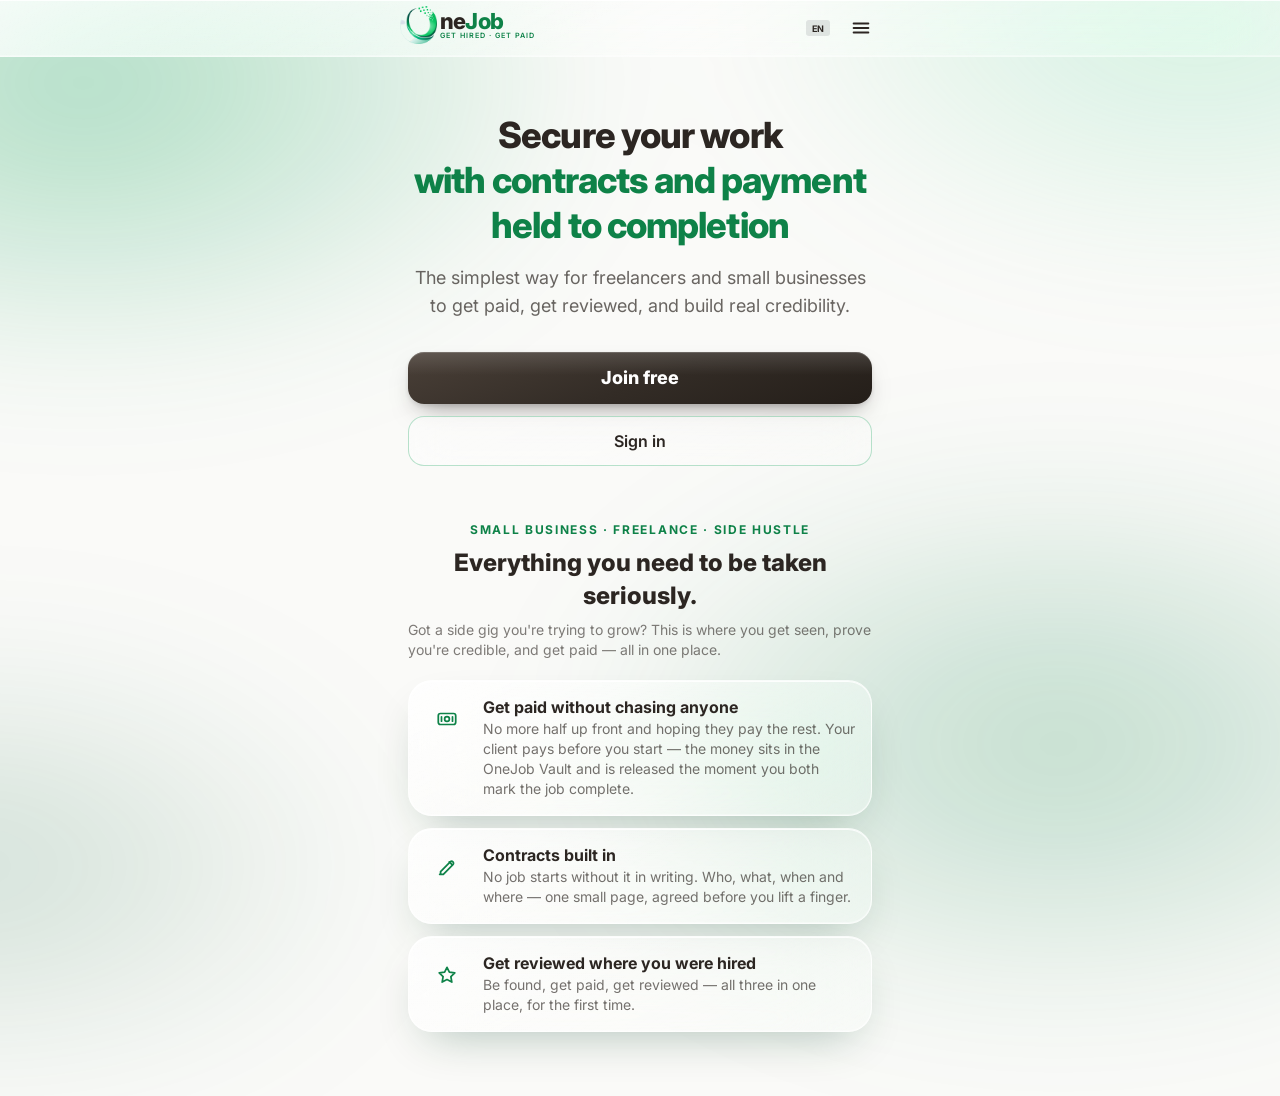
==== commit b92d00f5: "html: point at the new bundle (assets pushed first)" ====
--- a/index.html
+++ b/index.html
@@ -9,8 +9,8 @@
     <meta name="description" content="OneJob: the simplest way for freelancers and small businesses to get hired, get paid in 60 seconds, and build real credibility." />
     <link rel="preconnect" href="https://fonts.googleapis.com" />
     <link href="https://fonts.googleapis.com/css2?family=Inter:wght@400;500;600;700;800&display=swap" rel="stylesheet" />
-    <script type="module" crossorigin src="/assets/index-Bb4Tdv72.js"></script>
-    <link rel="stylesheet" crossorigin href="/assets/index-DxnuD82H.css">
+    <script type="module" crossorigin src="/assets/index-Cm-fL4s1.js"></script>
+    <link rel="stylesheet" crossorigin href="/assets/index-ClVaLhij.css">
   </head>
   <body>
     <div id="root"></div>
--- a/assets/index-ClVaLhij.css
+++ b/assets/index-ClVaLhij.css
@@ -0,0 +1 @@
+*,:before,:after{--tw-border-spacing-x: 0;--tw-border-spacing-y: 0;--tw-translate-x: 0;--tw-translate-y: 0;--tw-rotate: 0;--tw-skew-x: 0;--tw-skew-y: 0;--tw-scale-x: 1;--tw-scale-y: 1;--tw-pan-x: ;--tw-pan-y: ;--tw-pinch-zoom: ;--tw-scroll-snap-strictness: proximity;--tw-gradient-from-position: ;--tw-gradient-via-position: ;--tw-gradient-to-position: ;--tw-ordinal: ;--tw-slashed-zero: ;--tw-numeric-figure: ;--tw-numeric-spacing: ;--tw-numeric-fraction: ;--tw-ring-inset: ;--tw-ring-offset-width: 0px;--tw-ring-offset-color: #fff;--tw-ring-color: rgb(59 130 246 / .5);--tw-ring-offset-shadow: 0 0 #0000;--tw-ring-shadow: 0 0 #0000;--tw-shadow: 0 0 #0000;--tw-shadow-colored: 0 0 #0000;--tw-blur: ;--tw-brightness: ;--tw-contrast: ;--tw-grayscale: ;--tw-hue-rotate: ;--tw-invert: ;--tw-saturate: ;--tw-sepia: ;--tw-drop-shadow: ;--tw-backdrop-blur: ;--tw-backdrop-brightness: ;--tw-backdrop-contrast: ;--tw-backdrop-grayscale: ;--tw-backdrop-hue-rotate: ;--tw-backdrop-invert: ;--tw-backdrop-opacity: ;--tw-backdrop-saturate: ;--tw-backdrop-sepia: ;--tw-contain-size: ;--tw-contain-layout: ;--tw-contain-paint: ;--tw-contain-style: }::backdrop{--tw-border-spacing-x: 0;--tw-border-spacing-y: 0;--tw-translate-x: 0;--tw-translate-y: 0;--tw-rotate: 0;--tw-skew-x: 0;--tw-skew-y: 0;--tw-scale-x: 1;--tw-scale-y: 1;--tw-pan-x: ;--tw-pan-y: ;--tw-pinch-zoom: ;--tw-scroll-snap-strictness: proximity;--tw-gradient-from-position: ;--tw-gradient-via-position: ;--tw-gradient-to-position: ;--tw-ordinal: ;--tw-slashed-zero: ;--tw-numeric-figure: ;--tw-numeric-spacing: ;--tw-numeric-fraction: ;--tw-ring-inset: ;--tw-ring-offset-width: 0px;--tw-ring-offset-color: #fff;--tw-ring-color: rgb(59 130 246 / .5);--tw-ring-offset-shadow: 0 0 #0000;--tw-ring-shadow: 0 0 #0000;--tw-shadow: 0 0 #0000;--tw-shadow-colored: 0 0 #0000;--tw-blur: ;--tw-brightness: ;--tw-contrast: ;--tw-grayscale: ;--tw-hue-rotate: ;--tw-invert: ;--tw-saturate: ;--tw-sepia: ;--tw-drop-shadow: ;--tw-backdrop-blur: ;--tw-backdrop-brightness: ;--tw-backdrop-contrast: ;--tw-backdrop-grayscale: ;--tw-backdrop-hue-rotate: ;--tw-backdrop-invert: ;--tw-backdrop-opacity: ;--tw-backdrop-saturate: ;--tw-backdrop-sepia: ;--tw-contain-size: ;--tw-contain-layout: ;--tw-contain-paint: ;--tw-contain-style: }*,:before,:after{box-sizing:border-box;border-width:0;border-style:solid;border-color:#e5e7eb}:before,:after{--tw-content: ""}html,:host{line-height:1.5;-webkit-text-size-adjust:100%;-moz-tab-size:4;-o-tab-size:4;tab-size:4;font-family:Inter,system-ui,-apple-system,Segoe UI,sans-serif;font-feature-settings:normal;font-variation-settings:normal;-webkit-tap-highlight-color:transparent}body{margin:0;line-height:inherit}hr{height:0;color:inherit;border-top-width:1px}abbr:where([title]){-webkit-text-decoration:underline dotted;text-decoration:underline dotted}h1,h2,h3,h4,h5,h6{font-size:inherit;font-weight:inherit}a{color:inherit;text-decoration:inherit}b,strong{font-weight:bolder}code,kbd,samp,pre{font-family:ui-monospace,SFMono-Regular,Menlo,Monaco,Consolas,Liberation Mono,Courier New,monospace;font-feature-settings:normal;font-variation-settings:normal;font-size:1em}small{font-size:80%}sub,sup{font-size:75%;line-height:0;position:relative;vertical-align:baseline}sub{bottom:-.25em}sup{top:-.5em}table{text-indent:0;border-color:inherit;border-collapse:collapse}button,input,optgroup,select,textarea{font-family:inherit;font-feature-settings:inherit;font-variation-settings:inherit;font-size:100%;font-weight:inherit;line-height:inherit;letter-spacing:inherit;color:inherit;margin:0;padding:0}button,select{text-transform:none}button,input:where([type=button]),input:where([type=reset]),input:where([type=submit]){-webkit-appearance:button;background-color:transparent;background-image:none}:-moz-focusring{outline:auto}:-moz-ui-invalid{box-shadow:none}progress{vertical-align:baseline}::-webkit-inner-spin-button,::-webkit-outer-spin-button{height:auto}[type=search]{-webkit-appearance:textfield;outline-offset:-2px}::-webkit-search-decoration{-webkit-appearance:none}::-webkit-file-upload-button{-webkit-appearance:button;font:inherit}summary{display:list-item}blockquote,dl,dd,h1,h2,h3,h4,h5,h6,hr,figure,p,pre{margin:0}fieldset{margin:0;padding:0}legend{padding:0}ol,ul,menu{list-style:none;margin:0;padding:0}dialog{padding:0}textarea{resize:vertical}input::-moz-placeholder,textarea::-moz-placeholder{opacity:1;color:#9ca3af}input::placeholder,textarea::placeholder{opacity:1;color:#9ca3af}button,[role=button]{cursor:pointer}:disabled{cursor:default}img,svg,video,canvas,audio,iframe,embed,object{display:block;vertical-align:middle}img,video{max-width:100%;height:auto}[hidden]:where(:not([hidden=until-found])){display:none}.container{width:100%}@media (min-width: 640px){.container{max-width:640px}}@media (min-width: 768px){.container{max-width:768px}}@media (min-width: 1024px){.container{max-width:1024px}}@media (min-width: 1280px){.container{max-width:1280px}}@media (min-width: 1536px){.container{max-width:1536px}}.card{border-radius:1.5rem;background:var(--glass-fill);backdrop-filter:var(--frost);-webkit-backdrop-filter:var(--frost);border:1px solid var(--glass-border);box-shadow:var(--frostedge),var(--glass-shadow)}.tile{border-radius:1.5rem;background:var(--glass-fill);backdrop-filter:var(--frost);-webkit-backdrop-filter:var(--frost);border:1px solid var(--glass-border);box-shadow:var(--frostedge),var(--glass-shadow);display:flex;flex-direction:column;align-items:flex-start;justify-content:space-between;padding:1rem;transition-property:color,background-color,border-color,text-decoration-color,fill,stroke,opacity,box-shadow,transform,filter,backdrop-filter;transition-timing-function:cubic-bezier(.4,0,.2,1);transition-duration:.15s}.tile:active{--tw-scale-x: .98;--tw-scale-y: .98;transform:translate(var(--tw-translate-x),var(--tw-translate-y)) rotate(var(--tw-rotate)) skew(var(--tw-skew-x)) skewY(var(--tw-skew-y)) scaleX(var(--tw-scale-x)) scaleY(var(--tw-scale-y))}.tile{min-height:96px;position:relative;overflow:hidden}.tile:after{content:"";position:absolute;top:0;right:0;bottom:0;left:0;pointer-events:none;background:linear-gradient(115deg,transparent 30%,rgba(255,255,255,.42) 45%,transparent 60%);transform:translate(-120%);transition:transform .9s ease}.tile:hover:after{transform:translate(120%)}.btn-primary{display:inline-flex;align-items:center;justify-content:center;gap:.5rem;border-radius:1rem;padding:.75rem 1.25rem;font-weight:800;--tw-text-opacity: 1;color:rgb(255 255 255 / var(--tw-text-opacity, 1));transition-property:color,background-color,border-color,text-decoration-color,fill,stroke,opacity,box-shadow,transform,filter,backdrop-filter;transition-timing-function:cubic-bezier(.4,0,.2,1);transition-duration:.15s}.btn-primary:disabled{pointer-events:none;opacity:.4}.btn-primary{position:relative;overflow:hidden;background:linear-gradient(160deg,#4a4038,#332c26 52%,#241e19);box-shadow:0 12px 26px -12px #241e198c,0 2px 5px #0000001a,inset 0 1px #ffffff29}.btn-primary:after{content:"";position:absolute;top:0;right:0;bottom:56%;left:0;pointer-events:none;background:linear-gradient(180deg,#ffffff21,#fff0)}.btn-primary:hover{filter:brightness(1.05)}.btn-primary:active{transform:scale(.985);box-shadow:0 7px 16px -11px #241e1999,inset 0 1px #ffffff24}.btn-brand{display:inline-flex;align-items:center;justify-content:center;gap:.5rem;border-radius:1rem;padding:.75rem 1.25rem;font-weight:800;--tw-text-opacity: 1;color:rgb(255 255 255 / var(--tw-text-opacity, 1));transition-property:color,background-color,border-color,text-decoration-color,fill,stroke,opacity,box-shadow,transform,filter,backdrop-filter;transition-timing-function:cubic-bezier(.4,0,.2,1);transition-duration:.15s}.btn-brand:disabled{pointer-events:none;opacity:.4}.btn-brand{position:relative;overflow:hidden;background:linear-gradient(160deg,#17a45c,#0e8248 30%,#0b6539);box-shadow:0 12px 26px -10px #0e8248e6,0 2px 5px #0000001f,inset 0 1px #ffffff4d}.btn-brand:after{content:"";position:absolute;top:0;right:0;bottom:56%;left:0;pointer-events:none;background:linear-gradient(180deg,#ffffff38,#fff0)}.btn-brand:hover{filter:brightness(1.05)}.btn-brand:active{transform:scale(.985)}.btn-ghost{display:inline-flex;align-items:center;justify-content:center;gap:.5rem;border-radius:1rem;padding:.75rem 1.25rem;font-weight:600;transition-property:color,background-color,border-color,text-decoration-color,fill,stroke,opacity,box-shadow,transform,filter,backdrop-filter;transition-timing-function:cubic-bezier(.4,0,.2,1);transition-duration:.15s}.btn-ghost:active{--tw-scale-x: .98;--tw-scale-y: .98;transform:translate(var(--tw-translate-x),var(--tw-translate-y)) rotate(var(--tw-rotate)) skew(var(--tw-skew-x)) skewY(var(--tw-skew-y)) scaleX(var(--tw-scale-x)) scaleY(var(--tw-scale-y))}.btn-ghost{border:1px solid rgba(23,164,92,.3);background:linear-gradient(152deg,#ffffff6b,#ffffff3d);backdrop-filter:blur(20px);-webkit-backdrop-filter:blur(20px)}.dark .btn-ghost{border-color:#ffffff2e;background:linear-gradient(152deg,#ffffff17,#ffffff0a)}.\!input,.input{width:100%;border-radius:1rem;padding:.75rem 1rem;outline:2px solid transparent;outline-offset:2px;transition-property:color,background-color,border-color,text-decoration-color,fill,stroke,opacity,box-shadow,transform,filter,backdrop-filter;transition-timing-function:cubic-bezier(.4,0,.2,1);transition-duration:.15s}.\!input{border:1px solid rgba(23,164,92,.2)!important;background:linear-gradient(152deg,#fffc,#ffffffad)!important;backdrop-filter:blur(16px) saturate(150%)!important;-webkit-backdrop-filter:blur(16px) saturate(150%)!important;box-shadow:inset 0 1px #ffffffe6!important;color:#2c2622!important}.input{border:1px solid rgba(23,164,92,.2);background:linear-gradient(152deg,#fffc,#ffffffad);backdrop-filter:blur(16px) saturate(150%);-webkit-backdrop-filter:blur(16px) saturate(150%);box-shadow:inset 0 1px #ffffffe6;color:#2c2622}.dark .input{border-color:#ffffff21;color:#f1f1ee;background:linear-gradient(152deg,#ffffff1a,#ffffff0d);box-shadow:inset 0 1px #ffffff1a}.dark .\!input{border-color:#ffffff21!important;color:#f1f1ee!important;background:linear-gradient(152deg,#ffffff1a,#ffffff0d)!important;box-shadow:inset 0 1px #ffffff1a!important}.\!input::-moz-placeholder{color:#8a8079!important}.\!input::placeholder{color:#8a8079!important}.input::-moz-placeholder{color:#8a8079}.input::placeholder{color:#8a8079}.dark .input::-moz-placeholder{color:#ffffff52}.dark .input::placeholder{color:#ffffff52}.dark .\!input::-moz-placeholder{color:#ffffff52!important}.dark .\!input::placeholder{color:#ffffff52!important}.\!input:focus{border-color:#17a45c8c!important;box-shadow:inset 0 1px #ffffffe6,0 0 0 3px #17a45c2e!important}.input:focus{border-color:#17a45c8c;box-shadow:inset 0 1px #ffffffe6,0 0 0 3px #17a45c2e}.label{margin-bottom:.375rem;display:block;font-size:13px;font-weight:600;color:#6b6257}.dark .label{color:#bab9b3}.pointer-events-none{pointer-events:none}.pointer-events-auto{pointer-events:auto}.\!visible{visibility:visible!important}.visible{visibility:visible}.invisible{visibility:hidden}.collapse{visibility:collapse}.static{position:static}.fixed{position:fixed}.absolute{position:absolute}.relative{position:relative}.sticky{position:sticky}.inset-0{top:0;right:0;bottom:0;left:0}.inset-4{top:1rem;right:1rem;bottom:1rem;left:1rem}.inset-x-0{left:0;right:0}.-bottom-0\.5{bottom:-.125rem}.-bottom-1{bottom:-.25rem}.-bottom-4{bottom:-1rem}.-left-9{left:-2.25rem}.-right-0\.5{right:-.125rem}.-right-1{right:-.25rem}.-right-2{right:-.5rem}.-top-0\.5{top:-.125rem}.-top-1{top:-.25rem}.bottom-0{bottom:0}.bottom-1{bottom:.25rem}.bottom-11{bottom:2.75rem}.bottom-24{bottom:6rem}.bottom-3{bottom:.75rem}.bottom-\[3px\]{bottom:3px}.left-0{left:0}.left-0\.5{left:.125rem}.left-1{left:.25rem}.left-1\.5{left:.375rem}.left-1\/2{left:50%}.left-2{left:.5rem}.left-3{left:.75rem}.left-3\.5{left:.875rem}.left-\[18px\]{left:18px}.left-\[19px\]{left:19px}.left-\[22px\]{left:22px}.left-\[23px\]{left:23px}.left-\[3px\]{left:3px}.right-0{right:0}.right-1{right:.25rem}.right-1\.5{right:.375rem}.right-2{right:.5rem}.right-2\.5{right:.625rem}.right-3{right:.75rem}.right-4{right:1rem}.right-\[3px\]{right:3px}.top-0{top:0}.top-0\.5{top:.125rem}.top-1{top:.25rem}.top-1\.5{top:.375rem}.top-1\/2{top:50%}.top-3{top:.75rem}.top-4{top:1rem}.top-9{top:2.25rem}.top-\[3\.5px\]{top:3.5px}.top-\[3px\]{top:3px}.top-full{top:100%}.-z-10{z-index:-10}.z-0{z-index:0}.z-10{z-index:10}.z-30{z-index:30}.z-40{z-index:40}.z-50{z-index:50}.z-\[110\]{z-index:110}.z-\[120\]{z-index:120}.z-\[130\]{z-index:130}.z-\[140\]{z-index:140}.z-\[150\]{z-index:150}.z-\[190\]{z-index:190}.z-\[195\]{z-index:195}.z-\[196\]{z-index:196}.z-\[1\]{z-index:1}.z-\[200\]{z-index:200}.z-\[201\]{z-index:201}.z-\[59\]{z-index:59}.z-\[60\]{z-index:60}.z-\[70\]{z-index:70}.z-\[75\]{z-index:75}.z-\[80\]{z-index:80}.z-\[85\]{z-index:85}.z-\[86\]{z-index:86}.z-\[87\]{z-index:87}.z-\[88\]{z-index:88}.z-\[90\]{z-index:90}.z-\[92\]{z-index:92}.z-\[95\]{z-index:95}.z-\[998\]{z-index:998}.z-\[999\]{z-index:999}.col-span-2{grid-column:span 2 / span 2}.-mx-1{margin-left:-.25rem;margin-right:-.25rem}.mx-0\.5{margin-left:.125rem;margin-right:.125rem}.mx-auto{margin-left:auto;margin-right:auto}.my-1{margin-top:.25rem;margin-bottom:.25rem}.my-2{margin-top:.5rem;margin-bottom:.5rem}.my-3{margin-top:.75rem;margin-bottom:.75rem}.my-5{margin-top:1.25rem;margin-bottom:1.25rem}.\!mb-0{margin-bottom:0!important}.\!mb-1{margin-bottom:.25rem!important}.-ml-1{margin-left:-.25rem}.-ml-\[7px\]{margin-left:-7px}.-mt-3{margin-top:-.75rem}.-mt-6{margin-top:-1.5rem}.-mt-px{margin-top:-1px}.mb-0\.5{margin-bottom:.125rem}.mb-1{margin-bottom:.25rem}.mb-1\.5{margin-bottom:.375rem}.mb-2{margin-bottom:.5rem}.mb-2\.5{margin-bottom:.625rem}.mb-3{margin-bottom:.75rem}.mb-3\.5{margin-bottom:.875rem}.mb-4{margin-bottom:1rem}.mb-5{margin-bottom:1.25rem}.ml-1{margin-left:.25rem}.ml-1\.5{margin-left:.375rem}.ml-2{margin-left:.5rem}.ml-auto{margin-left:auto}.mr-0\.5{margin-right:.125rem}.mr-1{margin-right:.25rem}.mr-1\.5{margin-right:.375rem}.mr-2{margin-right:.5rem}.mt-0\.5{margin-top:.125rem}.mt-1{margin-top:.25rem}.mt-1\.5{margin-top:.375rem}.mt-10{margin-top:2.5rem}.mt-14{margin-top:3.5rem}.mt-16{margin-top:4rem}.mt-2{margin-top:.5rem}.mt-2\.5{margin-top:.625rem}.mt-20{margin-top:5rem}.mt-3{margin-top:.75rem}.mt-3\.5{margin-top:.875rem}.mt-4{margin-top:1rem}.mt-5{margin-top:1.25rem}.mt-6{margin-top:1.5rem}.mt-7{margin-top:1.75rem}.mt-8{margin-top:2rem}.mt-\[3px\]{margin-top:3px}.mt-\[7px\]{margin-top:7px}.mt-px{margin-top:1px}.line-clamp-2{overflow:hidden;display:-webkit-box;-webkit-box-orient:vertical;-webkit-line-clamp:2}.line-clamp-3{overflow:hidden;display:-webkit-box;-webkit-box-orient:vertical;-webkit-line-clamp:3}.line-clamp-4{overflow:hidden;display:-webkit-box;-webkit-box-orient:vertical;-webkit-line-clamp:4}.block{display:block}.inline-block{display:inline-block}.inline{display:inline}.flex{display:flex}.inline-flex{display:inline-flex}.table{display:table}.grid{display:grid}.contents{display:contents}.hidden{display:none}.aspect-square{aspect-ratio:1 / 1}.h-1{height:.25rem}.h-1\.5{height:.375rem}.h-10{height:2.5rem}.h-11{height:2.75rem}.h-12{height:3rem}.h-14{height:3.5rem}.h-16{height:4rem}.h-2{height:.5rem}.h-2\.5{height:.625rem}.h-20{height:5rem}.h-24{height:6rem}.h-28{height:7rem}.h-3{height:.75rem}.h-3\.5{height:.875rem}.h-4{height:1rem}.h-40{height:10rem}.h-44{height:11rem}.h-5{height:1.25rem}.h-6{height:1.5rem}.h-7{height:1.75rem}.h-8{height:2rem}.h-9{height:2.25rem}.h-\[104px\]{height:104px}.h-\[120px\]{height:120px}.h-\[14px\]{height:14px}.h-\[15px\]{height:15px}.h-\[168px\]{height:168px}.h-\[18px\]{height:18px}.h-\[22px\]{height:22px}.h-\[3px\]{height:3px}.h-\[42\%\]{height:42%}.h-\[78vh\]{height:78vh}.h-full{height:100%}.h-px{height:1px}.h-screen{height:100vh}.max-h-32{max-height:8rem}.max-h-44{max-height:11rem}.max-h-52{max-height:13rem}.max-h-60{max-height:15rem}.max-h-64{max-height:16rem}.max-h-\[220px\]{max-height:220px}.max-h-\[240px\]{max-height:240px}.max-h-\[24vh\]{max-height:24vh}.max-h-\[252px\]{max-height:252px}.max-h-\[320px\]{max-height:320px}.max-h-\[40vh\]{max-height:40vh}.max-h-\[420px\]{max-height:420px}.max-h-\[45vh\]{max-height:45vh}.max-h-\[50vh\]{max-height:50vh}.max-h-\[78vh\]{max-height:78vh}.max-h-\[80vh\]{max-height:80vh}.max-h-\[85vh\]{max-height:85vh}.max-h-\[90dvh\]{max-height:90dvh}.max-h-\[90vh\]{max-height:90vh}.max-h-\[92vh\]{max-height:92vh}.max-h-\[calc\(100vh-24px\)\]{max-height:calc(100vh - 24px)}.max-h-full{max-height:100%}.min-h-\[100px\]{min-height:100px}.min-h-\[110px\]{min-height:110px}.min-h-\[120px\]{min-height:120px}.min-h-\[130px\]{min-height:130px}.min-h-\[140px\]{min-height:140px}.min-h-\[160px\]{min-height:160px}.min-h-\[44px\]{min-height:44px}.min-h-\[52px\]{min-height:52px}.min-h-\[70px\]{min-height:70px}.min-h-\[80px\]{min-height:80px}.min-h-\[90px\]{min-height:90px}.min-h-dvh{min-height:100dvh}.min-h-full{min-height:100%}.min-h-screen{min-height:100vh}.\!w-24{width:6rem!important}.\!w-\[124px\]{width:124px!important}.\!w-\[92px\]{width:92px!important}.\!w-auto{width:auto!important}.w-0\.5{width:.125rem}.w-1{width:.25rem}.w-1\.5{width:.375rem}.w-10{width:2.5rem}.w-11{width:2.75rem}.w-12{width:3rem}.w-14{width:3.5rem}.w-16{width:4rem}.w-2{width:.5rem}.w-2\.5{width:.625rem}.w-20{width:5rem}.w-24{width:6rem}.w-28{width:7rem}.w-3{width:.75rem}.w-3\.5{width:.875rem}.w-36{width:9rem}.w-4{width:1rem}.w-40{width:10rem}.w-44{width:11rem}.w-5{width:1.25rem}.w-52{width:13rem}.w-6{width:1.5rem}.w-64{width:16rem}.w-7{width:1.75rem}.w-8{width:2rem}.w-9{width:2.25rem}.w-\[104px\]{width:104px}.w-\[132px\]{width:132px}.w-\[14px\]{width:14px}.w-\[15px\]{width:15px}.w-\[18px\]{width:18px}.w-\[218px\]{width:218px}.w-\[22px\]{width:22px}.w-\[270px\]{width:270px}.w-\[320px\]{width:320px}.w-\[3px\]{width:3px}.w-\[62px\]{width:62px}.w-\[80\%\]{width:80%}.w-\[min\(19rem\,78vw\)\]{width:min(19rem,78vw)}.w-fit{width:-moz-fit-content;width:fit-content}.w-full{width:100%}.w-px{width:1px}.min-w-0{min-width:0px}.min-w-4{min-width:1rem}.min-w-6{min-width:1.5rem}.min-w-\[142px\]{min-width:142px}.min-w-\[18px\]{min-width:18px}.min-w-\[34px\]{min-width:34px}.min-w-\[42px\]{min-width:42px}.min-w-\[46px\]{min-width:46px}.max-w-2xl{max-width:42rem}.max-w-\[100vw\]{max-width:100vw}.max-w-\[15rem\]{max-width:15rem}.max-w-\[19rem\]{max-width:19rem}.max-w-\[320px\]{max-width:320px}.max-w-\[36ch\]{max-width:36ch}.max-w-\[420px\]{max-width:420px}.max-w-\[440px\]{max-width:440px}.max-w-\[55\%\]{max-width:55%}.max-w-\[60\%\]{max-width:60%}.max-w-\[76vw\]{max-width:76vw}.max-w-\[80\%\]{max-width:80%}.max-w-\[85\%\]{max-width:85%}.max-w-\[90vw\]{max-width:90vw}.max-w-full{max-width:100%}.max-w-lg{max-width:32rem}.max-w-md{max-width:28rem}.max-w-sm{max-width:24rem}.max-w-xs{max-width:20rem}.flex-1{flex:1 1 0%}.flex-\[2\]{flex:2}.flex-\[3\]{flex:3}.flex-shrink-0{flex-shrink:0}.shrink{flex-shrink:1}.shrink-0{flex-shrink:0}.grow{flex-grow:1}.basis-1\/2{flex-basis:50%}.-translate-x-1\/2{--tw-translate-x: -50%;transform:translate(var(--tw-translate-x),var(--tw-translate-y)) rotate(var(--tw-rotate)) skew(var(--tw-skew-x)) skewY(var(--tw-skew-y)) scaleX(var(--tw-scale-x)) scaleY(var(--tw-scale-y))}.-translate-y-1\/2{--tw-translate-y: -50%;transform:translate(var(--tw-translate-x),var(--tw-translate-y)) rotate(var(--tw-rotate)) skew(var(--tw-skew-x)) skewY(var(--tw-skew-y)) scaleX(var(--tw-scale-x)) scaleY(var(--tw-scale-y))}.-rotate-90{--tw-rotate: -90deg;transform:translate(var(--tw-translate-x),var(--tw-translate-y)) rotate(var(--tw-rotate)) skew(var(--tw-skew-x)) skewY(var(--tw-skew-y)) scaleX(var(--tw-scale-x)) scaleY(var(--tw-scale-y))}.rotate-180{--tw-rotate: 180deg;transform:translate(var(--tw-translate-x),var(--tw-translate-y)) rotate(var(--tw-rotate)) skew(var(--tw-skew-x)) skewY(var(--tw-skew-y)) scaleX(var(--tw-scale-x)) scaleY(var(--tw-scale-y))}.scale-105{--tw-scale-x: 1.05;--tw-scale-y: 1.05;transform:translate(var(--tw-translate-x),var(--tw-translate-y)) rotate(var(--tw-rotate)) skew(var(--tw-skew-x)) skewY(var(--tw-skew-y)) scaleX(var(--tw-scale-x)) scaleY(var(--tw-scale-y))}.transform{transform:translate(var(--tw-translate-x),var(--tw-translate-y)) rotate(var(--tw-rotate)) skew(var(--tw-skew-x)) skewY(var(--tw-skew-y)) scaleX(var(--tw-scale-x)) scaleY(var(--tw-scale-y))}.animate-\[infotipIn_\.14s_ease-out\]{animation:infotipIn .14s ease-out}@keyframes ping{75%,to{transform:scale(2);opacity:0}}.animate-ping{animation:ping 1s cubic-bezier(0,0,.2,1) infinite}@keyframes pulse{50%{opacity:.5}}.animate-pulse{animation:pulse 2s cubic-bezier(.4,0,.6,1) infinite}@keyframes spin{to{transform:rotate(360deg)}}.animate-spin{animation:spin 1s linear infinite}.cursor-default{cursor:default}.cursor-not-allowed{cursor:not-allowed}.cursor-pointer{cursor:pointer}.touch-none{touch-action:none}.select-none{-webkit-user-select:none;-moz-user-select:none;user-select:none}.resize-none{resize:none}.\!resize-y{resize:vertical!important}.resize-y{resize:vertical}.resize{resize:both}.snap-x{scroll-snap-type:x var(--tw-scroll-snap-strictness)}.snap-mandatory{--tw-scroll-snap-strictness: mandatory}.snap-start{scroll-snap-align:start}.snap-center{scroll-snap-align:center}.appearance-none{-webkit-appearance:none;-moz-appearance:none;appearance:none}.grid-cols-1{grid-template-columns:repeat(1,minmax(0,1fr))}.grid-cols-2{grid-template-columns:repeat(2,minmax(0,1fr))}.grid-cols-3{grid-template-columns:repeat(3,minmax(0,1fr))}.grid-cols-4{grid-template-columns:repeat(4,minmax(0,1fr))}.grid-cols-6{grid-template-columns:repeat(6,minmax(0,1fr))}.grid-cols-7{grid-template-columns:repeat(7,minmax(0,1fr))}.grid-cols-8{grid-template-columns:repeat(8,minmax(0,1fr))}.flex-col{flex-direction:column}.flex-wrap{flex-wrap:wrap}.flex-nowrap{flex-wrap:nowrap}.place-items-end{place-items:end}.place-items-center{place-items:center}.items-start{align-items:flex-start}.items-end{align-items:flex-end}.items-center{align-items:center}.items-baseline{align-items:baseline}.items-stretch{align-items:stretch}.justify-start{justify-content:flex-start}.justify-end{justify-content:flex-end}.\!justify-center{justify-content:center!important}.justify-center{justify-content:center}.justify-between{justify-content:space-between}.gap-0\.5{gap:.125rem}.gap-1{gap:.25rem}.gap-1\.5{gap:.375rem}.gap-2{gap:.5rem}.gap-2\.5{gap:.625rem}.gap-3{gap:.75rem}.gap-3\.5{gap:.875rem}.gap-4{gap:1rem}.gap-6{gap:1.5rem}.gap-\[1\.5px\]{gap:1.5px}.gap-\[2px\]{gap:2px}.gap-\[3px\]{gap:3px}.gap-x-2{-moz-column-gap:.5rem;column-gap:.5rem}.gap-x-3{-moz-column-gap:.75rem;column-gap:.75rem}.gap-x-4{-moz-column-gap:1rem;column-gap:1rem}.gap-y-1{row-gap:.25rem}.gap-y-2{row-gap:.5rem}.-space-x-2>:not([hidden])~:not([hidden]){--tw-space-x-reverse: 0;margin-right:calc(-.5rem * var(--tw-space-x-reverse));margin-left:calc(-.5rem * calc(1 - var(--tw-space-x-reverse)))}.space-y-0>:not([hidden])~:not([hidden]){--tw-space-y-reverse: 0;margin-top:calc(0px * calc(1 - var(--tw-space-y-reverse)));margin-bottom:calc(0px * var(--tw-space-y-reverse))}.space-y-0\.5>:not([hidden])~:not([hidden]){--tw-space-y-reverse: 0;margin-top:calc(.125rem * calc(1 - var(--tw-space-y-reverse)));margin-bottom:calc(.125rem * var(--tw-space-y-reverse))}.space-y-1>:not([hidden])~:not([hidden]){--tw-space-y-reverse: 0;margin-top:calc(.25rem * calc(1 - var(--tw-space-y-reverse)));margin-bottom:calc(.25rem * var(--tw-space-y-reverse))}.space-y-1\.5>:not([hidden])~:not([hidden]){--tw-space-y-reverse: 0;margin-top:calc(.375rem * calc(1 - var(--tw-space-y-reverse)));margin-bottom:calc(.375rem * var(--tw-space-y-reverse))}.space-y-2>:not([hidden])~:not([hidden]){--tw-space-y-reverse: 0;margin-top:calc(.5rem * calc(1 - var(--tw-space-y-reverse)));margin-bottom:calc(.5rem * var(--tw-space-y-reverse))}.space-y-2\.5>:not([hidden])~:not([hidden]){--tw-space-y-reverse: 0;margin-top:calc(.625rem * calc(1 - var(--tw-space-y-reverse)));margin-bottom:calc(.625rem * var(--tw-space-y-reverse))}.space-y-3>:not([hidden])~:not([hidden]){--tw-space-y-reverse: 0;margin-top:calc(.75rem * calc(1 - var(--tw-space-y-reverse)));margin-bottom:calc(.75rem * var(--tw-space-y-reverse))}.space-y-3\.5>:not([hidden])~:not([hidden]){--tw-space-y-reverse: 0;margin-top:calc(.875rem * calc(1 - var(--tw-space-y-reverse)));margin-bottom:calc(.875rem * var(--tw-space-y-reverse))}.space-y-4>:not([hidden])~:not([hidden]){--tw-space-y-reverse: 0;margin-top:calc(1rem * calc(1 - var(--tw-space-y-reverse)));margin-bottom:calc(1rem * var(--tw-space-y-reverse))}.space-y-5>:not([hidden])~:not([hidden]){--tw-space-y-reverse: 0;margin-top:calc(1.25rem * calc(1 - var(--tw-space-y-reverse)));margin-bottom:calc(1.25rem * var(--tw-space-y-reverse))}.divide-y>:not([hidden])~:not([hidden]){--tw-divide-y-reverse: 0;border-top-width:calc(1px * calc(1 - var(--tw-divide-y-reverse)));border-bottom-width:calc(1px * var(--tw-divide-y-reverse))}.divide-ink\/5>:not([hidden])~:not([hidden]){border-color:#0b0f1a0d}.self-start{align-self:flex-start}.overflow-auto{overflow:auto}.overflow-hidden{overflow:hidden}.overflow-visible{overflow:visible}.overflow-x-auto{overflow-x:auto}.overflow-y-auto{overflow-y:auto}.overflow-x-hidden{overflow-x:hidden}.overscroll-contain{overscroll-behavior:contain}.overscroll-x-contain{overscroll-behavior-x:contain}.truncate{overflow:hidden;text-overflow:ellipsis;white-space:nowrap}.whitespace-nowrap{white-space:nowrap}.whitespace-pre-wrap{white-space:pre-wrap}.break-words{overflow-wrap:break-word}.\!rounded-3xl{border-radius:1.5rem!important}.rounded{border-radius:.25rem}.rounded-2xl{border-radius:1rem}.rounded-3xl{border-radius:1.5rem}.rounded-\[28px\]{border-radius:28px}.rounded-\[2px\]{border-radius:2px}.rounded-\[3px\]{border-radius:3px}.rounded-\[5px\]{border-radius:5px}.rounded-\[7px\]{border-radius:7px}.rounded-full{border-radius:9999px}.rounded-lg{border-radius:.5rem}.rounded-sm{border-radius:.125rem}.rounded-xl{border-radius:.75rem}.rounded-b-none{border-bottom-right-radius:0;border-bottom-left-radius:0}.rounded-t-3xl{border-top-left-radius:1.5rem;border-top-right-radius:1.5rem}.rounded-bl-md{border-bottom-left-radius:.375rem}.rounded-bl-sm{border-bottom-left-radius:.125rem}.rounded-br-\[10px\]{border-bottom-right-radius:10px}.rounded-br-md{border-bottom-right-radius:.375rem}.rounded-br-sm{border-bottom-right-radius:.125rem}.border{border-width:1px}.border-2{border-width:2px}.border-b{border-bottom-width:1px}.border-t{border-top-width:1px}.border-dashed{border-style:dashed}.\!border-red-400{--tw-border-opacity: 1 !important;border-color:rgb(248 113 113 / var(--tw-border-opacity, 1))!important}.\!border-red-500{--tw-border-opacity: 1 !important;border-color:rgb(239 68 68 / var(--tw-border-opacity, 1))!important}.\!border-teal{--tw-border-opacity: 1 !important;border-color:rgb(21 194 178 / var(--tw-border-opacity, 1))!important}.\!border-white\/60{border-color:#fff9!important}.border-amber-400\/40{border-color:#fbbf2466}.border-amber-500\/30{border-color:#f59e0b4d}.border-black\/10{border-color:#0000001a}.border-brand{--tw-border-opacity: 1;border-color:rgb(14 130 72 / var(--tw-border-opacity, 1))}.border-brand\/20{border-color:#0e824833}.border-brand\/25{border-color:#0e824840}.border-brand\/30{border-color:#0e82484d}.border-brand\/35{border-color:#0e824859}.border-brand\/40{border-color:#0e824866}.border-brand\/50{border-color:#0e824880}.border-clay{--tw-border-opacity: 1;border-color:rgb(51 44 38 / var(--tw-border-opacity, 1))}.border-ink\/10{border-color:#0b0f1a1a}.border-ink\/15{border-color:#0b0f1a26}.border-ink\/20{border-color:#0b0f1a33}.border-ink\/25{border-color:#0b0f1a40}.border-ink\/5{border-color:#0b0f1a0d}.border-red-400{--tw-border-opacity: 1;border-color:rgb(248 113 113 / var(--tw-border-opacity, 1))}.border-red-400\/15{border-color:#f8717126}.border-red-400\/20{border-color:#f8717133}.border-red-400\/40{border-color:#f8717166}.border-red-500\/20{border-color:#ef444433}.border-red-500\/30{border-color:#ef44444d}.border-red-500\/40{border-color:#ef444466}.border-teal\/60{border-color:#15c2b299}.border-white{--tw-border-opacity: 1;border-color:rgb(255 255 255 / var(--tw-border-opacity, 1))}.border-white\/10{border-color:#ffffff1a}.border-white\/15{border-color:#ffffff26}.border-white\/35{border-color:#ffffff59}.border-white\/40{border-color:#fff6}.border-white\/70{border-color:#ffffffb3}.border-white\/\[0\.06\]{border-color:#ffffff0f}.border-white\/\[0\.08\]{border-color:#ffffff14}.border-t-transparent{border-top-color:transparent}.\!bg-white\/55{background-color:#ffffff8c!important}.bg-amber-400{--tw-bg-opacity: 1;background-color:rgb(251 191 36 / var(--tw-bg-opacity, 1))}.bg-amber-400\/15{background-color:#fbbf2426}.bg-amber-400\/\[0\.09\]{background-color:#fbbf2417}.bg-amber-500{--tw-bg-opacity: 1;background-color:rgb(245 158 11 / var(--tw-bg-opacity, 1))}.bg-amber-500\/10{background-color:#f59e0b1a}.bg-amber-500\/15{background-color:#f59e0b26}.bg-black\/30{background-color:#0000004d}.bg-black\/40{background-color:#0006}.bg-black\/45{background-color:#00000073}.bg-black\/50{background-color:#00000080}.bg-black\/55{background-color:#0000008c}.bg-black\/60{background-color:#0009}.bg-black\/80{background-color:#000c}.bg-black\/95{background-color:#000000f2}.bg-brand,.bg-brand-deep{--tw-bg-opacity: 1;background-color:rgb(14 130 72 / var(--tw-bg-opacity, 1))}.bg-brand\/10{background-color:#0e82481a}.bg-brand\/15{background-color:#0e824826}.bg-brand\/20{background-color:#0e824833}.bg-brand\/25{background-color:#0e824840}.bg-brand\/5{background-color:#0e82480d}.bg-brand\/\[0\.035\]{background-color:#0e824809}.bg-brand\/\[0\.04\]{background-color:#0e82480a}.bg-brand\/\[0\.05\]{background-color:#0e82480d}.bg-brand\/\[0\.06\]{background-color:#0e82480f}.bg-brand\/\[0\.07\]{background-color:#0e824812}.bg-brand\/\[0\.08\]{background-color:#0e824814}.bg-clay{--tw-bg-opacity: 1;background-color:rgb(51 44 38 / var(--tw-bg-opacity, 1))}.bg-current{background-color:currentColor}.bg-ink\/10{background-color:#0b0f1a1a}.bg-ink\/15{background-color:#0b0f1a26}.bg-ink\/20{background-color:#0b0f1a33}.bg-ink\/25{background-color:#0b0f1a40}.bg-ink\/40{background-color:#0b0f1a66}.bg-ink\/5{background-color:#0b0f1a0d}.bg-ink\/80{background-color:#0b0f1acc}.bg-ink\/\[0\.025\]{background-color:#0b0f1a06}.bg-ink\/\[0\.02\]{background-color:#0b0f1a05}.bg-ink\/\[0\.03\]{background-color:#0b0f1a08}.bg-ink\/\[0\.04\]{background-color:#0b0f1a0a}.bg-ink\/\[0\.06\]{background-color:#0b0f1a0f}.bg-orange-500{--tw-bg-opacity: 1;background-color:rgb(249 115 22 / var(--tw-bg-opacity, 1))}.bg-paper{--tw-bg-opacity: 1;background-color:rgb(250 250 248 / var(--tw-bg-opacity, 1))}.bg-paper\/50{background-color:#fafaf880}.bg-paper\/70{background-color:#fafaf8b3}.bg-paper\/80{background-color:#fafaf8cc}.bg-paper\/90{background-color:#fafaf8e6}.bg-paper\/95{background-color:#fafaf8f2}.bg-red-500{--tw-bg-opacity: 1;background-color:rgb(239 68 68 / var(--tw-bg-opacity, 1))}.bg-red-500\/10{background-color:#ef44441a}.bg-red-500\/15{background-color:#ef444426}.bg-red-500\/\[0\.04\]{background-color:#ef44440a}.bg-red-500\/\[0\.06\]{background-color:#ef44440f}.bg-red-500\/\[0\.07\]{background-color:#ef444412}.bg-red-500\/\[0\.08\]{background-color:#ef444414}.bg-selection{--tw-bg-opacity: 1;background-color:rgb(11 15 26 / var(--tw-bg-opacity, 1))}.bg-teal{--tw-bg-opacity: 1;background-color:rgb(21 194 178 / var(--tw-bg-opacity, 1))}.bg-teal-deep{--tw-bg-opacity: 1;background-color:rgb(11 127 116 / var(--tw-bg-opacity, 1))}.bg-teal\/15{background-color:#15c2b226}.bg-teal\/70{background-color:#15c2b2b3}.bg-transparent{background-color:transparent}.bg-white{--tw-bg-opacity: 1;background-color:rgb(255 255 255 / var(--tw-bg-opacity, 1))}.bg-white\/10{background-color:#ffffff1a}.bg-white\/30{background-color:#ffffff4d}.bg-white\/60{background-color:#fff9}.bg-white\/70{background-color:#ffffffb3}.bg-gradient-to-br{background-image:linear-gradient(to bottom right,var(--tw-gradient-stops))}.bg-gradient-to-l{background-image:linear-gradient(to left,var(--tw-gradient-stops))}.bg-gradient-to-r{background-image:linear-gradient(to right,var(--tw-gradient-stops))}.from-brand{--tw-gradient-from: #0E8248 var(--tw-gradient-from-position);--tw-gradient-to: rgb(14 130 72 / 0) var(--tw-gradient-to-position);--tw-gradient-stops: var(--tw-gradient-from), var(--tw-gradient-to)}.from-brand\/15{--tw-gradient-from: rgb(14 130 72 / .15) var(--tw-gradient-from-position);--tw-gradient-to: rgb(14 130 72 / 0) var(--tw-gradient-to-position);--tw-gradient-stops: var(--tw-gradient-from), var(--tw-gradient-to)}.from-brand\/20{--tw-gradient-from: rgb(14 130 72 / .2) var(--tw-gradient-from-position);--tw-gradient-to: rgb(14 130 72 / 0) var(--tw-gradient-to-position);--tw-gradient-stops: var(--tw-gradient-from), var(--tw-gradient-to)}.from-brand\/25{--tw-gradient-from: rgb(14 130 72 / .25) var(--tw-gradient-from-position);--tw-gradient-to: rgb(14 130 72 / 0) var(--tw-gradient-to-position);--tw-gradient-stops: var(--tw-gradient-from), var(--tw-gradient-to)}.via-brand\/10{--tw-gradient-to: rgb(14 130 72 / 0) var(--tw-gradient-to-position);--tw-gradient-stops: var(--tw-gradient-from), rgb(14 130 72 / .1) var(--tw-gradient-via-position), var(--tw-gradient-to)}.via-brand\/5{--tw-gradient-to: rgb(14 130 72 / 0) var(--tw-gradient-to-position);--tw-gradient-stops: var(--tw-gradient-from), rgb(14 130 72 / .05) var(--tw-gradient-via-position), var(--tw-gradient-to)}.to-brand-dark{--tw-gradient-to: #0B6539 var(--tw-gradient-to-position)}.to-brand\/70{--tw-gradient-to: rgb(14 130 72 / .7) var(--tw-gradient-to-position)}.to-brand\/\[0\.04\]{--tw-gradient-to: rgb(14 130 72 / .04) var(--tw-gradient-to-position)}.to-transparent{--tw-gradient-to: transparent var(--tw-gradient-to-position)}.fill-current{fill:currentColor}.fill-none{fill:none}.stroke-ink\/10{stroke:#0b0f1a1a}.object-contain{-o-object-fit:contain;object-fit:contain}.object-cover{-o-object-fit:cover;object-fit:cover}.p-0{padding:0}.p-0\.5{padding:.125rem}.p-1{padding:.25rem}.p-1\.5{padding:.375rem}.p-2{padding:.5rem}.p-2\.5{padding:.625rem}.p-3{padding:.75rem}.p-3\.5{padding:.875rem}.p-4{padding:1rem}.p-5{padding:1.25rem}.p-6{padding:1.5rem}.p-7{padding:1.75rem}.p-8{padding:2rem}.\!px-2\.5{padding-left:.625rem!important;padding-right:.625rem!important}.\!px-3{padding-left:.75rem!important;padding-right:.75rem!important}.\!px-4{padding-left:1rem!important;padding-right:1rem!important}.\!py-2{padding-top:.5rem!important;padding-bottom:.5rem!important}.\!py-2\.5{padding-top:.625rem!important;padding-bottom:.625rem!important}.\!py-3\.5{padding-top:.875rem!important;padding-bottom:.875rem!important}.px-0\.5{padding-left:.125rem;padding-right:.125rem}.px-1{padding-left:.25rem;padding-right:.25rem}.px-1\.5{padding-left:.375rem;padding-right:.375rem}.px-2{padding-left:.5rem;padding-right:.5rem}.px-2\.5{padding-left:.625rem;padding-right:.625rem}.px-3{padding-left:.75rem;padding-right:.75rem}.px-3\.5{padding-left:.875rem;padding-right:.875rem}.px-4{padding-left:1rem;padding-right:1rem}.px-5{padding-left:1.25rem;padding-right:1.25rem}.px-6{padding-left:1.5rem;padding-right:1.5rem}.py-0\.5{padding-top:.125rem;padding-bottom:.125rem}.py-1{padding-top:.25rem;padding-bottom:.25rem}.py-1\.5{padding-top:.375rem;padding-bottom:.375rem}.py-10{padding-top:2.5rem;padding-bottom:2.5rem}.py-12{padding-top:3rem;padding-bottom:3rem}.py-14{padding-top:3.5rem;padding-bottom:3.5rem}.py-16{padding-top:4rem;padding-bottom:4rem}.py-2{padding-top:.5rem;padding-bottom:.5rem}.py-2\.5{padding-top:.625rem;padding-bottom:.625rem}.py-3{padding-top:.75rem;padding-bottom:.75rem}.py-3\.5{padding-top:.875rem;padding-bottom:.875rem}.py-4{padding-top:1rem;padding-bottom:1rem}.py-5{padding-top:1.25rem;padding-bottom:1.25rem}.py-6{padding-top:1.5rem;padding-bottom:1.5rem}.py-8{padding-top:2rem;padding-bottom:2rem}.py-px{padding-top:1px;padding-bottom:1px}.pb-0{padding-bottom:0}.pb-1{padding-bottom:.25rem}.pb-16{padding-bottom:4rem}.pb-2{padding-bottom:.5rem}.pb-20{padding-bottom:5rem}.pb-24{padding-bottom:6rem}.pb-28{padding-bottom:7rem}.pb-3{padding-bottom:.75rem}.pb-32{padding-bottom:8rem}.pb-4{padding-bottom:1rem}.pb-40{padding-bottom:10rem}.pb-5{padding-bottom:1.25rem}.pb-7{padding-bottom:1.75rem}.pb-\[env\(safe-area-inset-bottom\)\]{padding-bottom:env(safe-area-inset-bottom)}.pl-1{padding-left:.25rem}.pl-10{padding-left:2.5rem}.pl-2{padding-left:.5rem}.pl-3{padding-left:.75rem}.pr-1{padding-right:.25rem}.pr-14{padding-right:3.5rem}.pr-2{padding-right:.5rem}.pr-3\.5{padding-right:.875rem}.pr-8{padding-right:2rem}.pr-9{padding-right:2.25rem}.pt-0\.5{padding-top:.125rem}.pt-1{padding-top:.25rem}.pt-1\.5{padding-top:.375rem}.pt-10{padding-top:2.5rem}.pt-14{padding-top:3.5rem}.pt-2{padding-top:.5rem}.pt-2\.5{padding-top:.625rem}.pt-3{padding-top:.75rem}.pt-3\.5{padding-top:.875rem}.pt-4{padding-top:1rem}.pt-5{padding-top:1.25rem}.pt-6{padding-top:1.5rem}.pt-7{padding-top:1.75rem}.text-left{text-align:left}.text-center{text-align:center}.text-right{text-align:right}.align-middle{vertical-align:middle}.align-\[-1px\]{vertical-align:-1px}.align-\[-2px\]{vertical-align:-2px}.font-mono{font-family:ui-monospace,SFMono-Regular,Menlo,Monaco,Consolas,Liberation Mono,Courier New,monospace}.\!text-\[11px\]{font-size:11px!important}.\!text-\[13px\]{font-size:13px!important}.\!text-\[15px\]{font-size:15px!important}.text-2xl{font-size:1.5rem;line-height:2rem}.text-3xl{font-size:1.875rem;line-height:2.25rem}.text-4xl{font-size:2.25rem;line-height:2.5rem}.text-\[10\.5px\]{font-size:10.5px}.text-\[10px\]{font-size:10px}.text-\[11\.5px\]{font-size:11.5px}.text-\[11px\]{font-size:11px}.text-\[12\.5px\]{font-size:12.5px}.text-\[12px\]{font-size:12px}.text-\[13\.5px\]{font-size:13.5px}.text-\[13px\]{font-size:13px}.text-\[14\.5px\]{font-size:14.5px}.text-\[14px\]{font-size:14px}.text-\[15px\]{font-size:15px}.text-\[16px\]{font-size:16px}.text-\[17px\]{font-size:17px}.text-\[19px\]{font-size:19px}.text-\[22px\]{font-size:22px}.text-\[26px\]{font-size:26px}.text-\[40px\]{font-size:40px}.text-\[8\.5px\]{font-size:8.5px}.text-\[8px\]{font-size:8px}.text-\[9\.5px\]{font-size:9.5px}.text-\[9px\]{font-size:9px}.text-base{font-size:1rem;line-height:1.5rem}.text-lg{font-size:1.125rem;line-height:1.75rem}.text-sm{font-size:.875rem;line-height:1.25rem}.text-xl{font-size:1.25rem;line-height:1.75rem}.text-xs{font-size:.75rem;line-height:1rem}.font-bold{font-weight:700}.font-extrabold{font-weight:800}.font-medium{font-weight:500}.font-normal{font-weight:400}.font-semibold{font-weight:600}.uppercase{text-transform:uppercase}.lowercase{text-transform:lowercase}.capitalize{text-transform:capitalize}.italic{font-style:italic}.tabular-nums{--tw-numeric-spacing: tabular-nums;font-variant-numeric:var(--tw-ordinal) var(--tw-slashed-zero) var(--tw-numeric-figure) var(--tw-numeric-spacing) var(--tw-numeric-fraction)}.leading-none{line-height:1}.leading-relaxed{line-height:1.625}.leading-snug{line-height:1.375}.leading-tight{line-height:1.25}.tracking-\[\.4em\]{letter-spacing:.4em}.tracking-\[0\.08em\]{letter-spacing:.08em}.tracking-\[0\.12em\]{letter-spacing:.12em}.tracking-\[0\.14em\]{letter-spacing:.14em}.tracking-\[0\.16em\]{letter-spacing:.16em}.tracking-\[0\.1em\]{letter-spacing:.1em}.tracking-\[0\.22em\]{letter-spacing:.22em}.tracking-\[0\.2em\]{letter-spacing:.2em}.tracking-tight{letter-spacing:-.025em}.tracking-wide{letter-spacing:.025em}.tracking-wider{letter-spacing:.05em}.tracking-widest{letter-spacing:.1em}.\!text-amber-600{--tw-text-opacity: 1 !important;color:rgb(217 119 6 / var(--tw-text-opacity, 1))!important}.\!text-brand{--tw-text-opacity: 1 !important;color:rgb(14 130 72 / var(--tw-text-opacity, 1))!important}.\!text-red-500{--tw-text-opacity: 1 !important;color:rgb(239 68 68 / var(--tw-text-opacity, 1))!important}.text-amber-500{--tw-text-opacity: 1;color:rgb(245 158 11 / var(--tw-text-opacity, 1))}.text-amber-600{--tw-text-opacity: 1;color:rgb(217 119 6 / var(--tw-text-opacity, 1))}.text-brand,.text-brand-deep{--tw-text-opacity: 1;color:rgb(14 130 72 / var(--tw-text-opacity, 1))}.text-brand-light{--tw-text-opacity: 1;color:rgb(95 215 155 / var(--tw-text-opacity, 1))}.text-brand\/50{color:#0e824880}.text-ink{--tw-text-opacity: 1;color:rgb(11 15 26 / var(--tw-text-opacity, 1))}.text-ink\/40{color:#0b0f1a66}.text-ink\/45{color:#0b0f1a73}.text-ink\/50{color:#0b0f1a80}.text-ink\/55{color:#0b0f1a8c}.text-ink\/60{color:#0b0f1a99}.text-ink\/70{color:#0b0f1ab3}.text-red-400\/80{color:#f87171cc}.text-red-500{--tw-text-opacity: 1;color:rgb(239 68 68 / var(--tw-text-opacity, 1))}.text-red-500\/70{color:#ef4444b3}.text-red-600{--tw-text-opacity: 1;color:rgb(220 38 38 / var(--tw-text-opacity, 1))}.text-teal{--tw-text-opacity: 1;color:rgb(21 194 178 / var(--tw-text-opacity, 1))}.text-teal-dark{--tw-text-opacity: 1;color:rgb(14 155 142 / var(--tw-text-opacity, 1))}.text-white{--tw-text-opacity: 1;color:rgb(255 255 255 / var(--tw-text-opacity, 1))}.text-white\/40{color:#fff6}.text-white\/45{color:#ffffff73}.text-white\/50{color:#ffffff80}.text-white\/55{color:#ffffff8c}.text-white\/60{color:#fff9}.text-white\/70{color:#ffffffb3}.text-white\/75{color:#ffffffbf}.text-white\/80{color:#fffc}.text-white\/85{color:#ffffffd9}.text-white\/90{color:#ffffffe6}.underline{text-decoration-line:underline}.line-through{text-decoration-line:line-through}.decoration-brand\/30{text-decoration-color:#0e82484d}.decoration-dotted{text-decoration-style:dotted}.decoration-1{text-decoration-thickness:1px}.underline-offset-2{text-underline-offset:2px}.underline-offset-4{text-underline-offset:4px}.underline-offset-\[3px\]{text-underline-offset:3px}.accent-brand{accent-color:#0E8248}.\!opacity-100{opacity:1!important}.opacity-0{opacity:0}.opacity-100{opacity:1}.opacity-25{opacity:.25}.opacity-30{opacity:.3}.opacity-35{opacity:.35}.opacity-40{opacity:.4}.opacity-45{opacity:.45}.opacity-50{opacity:.5}.opacity-55{opacity:.55}.opacity-60{opacity:.6}.opacity-65{opacity:.65}.opacity-70{opacity:.7}.opacity-75{opacity:.75}.opacity-80{opacity:.8}.opacity-85{opacity:.85}.opacity-90{opacity:.9}.shadow{--tw-shadow: 0 1px 3px 0 rgb(0 0 0 / .1), 0 1px 2px -1px rgb(0 0 0 / .1);--tw-shadow-colored: 0 1px 3px 0 var(--tw-shadow-color), 0 1px 2px -1px var(--tw-shadow-color);box-shadow:var(--tw-ring-offset-shadow, 0 0 #0000),var(--tw-ring-shadow, 0 0 #0000),var(--tw-shadow)}.shadow-2xl{--tw-shadow: 0 25px 50px -12px rgb(0 0 0 / .25);--tw-shadow-colored: 0 25px 50px -12px var(--tw-shadow-color);box-shadow:var(--tw-ring-offset-shadow, 0 0 #0000),var(--tw-ring-shadow, 0 0 #0000),var(--tw-shadow)}.shadow-\[0_0_0_9999px_rgba\(0\,0\,0\,0\.25\)\]{--tw-shadow: 0 0 0 9999px rgba(0,0,0,.25);--tw-shadow-colored: 0 0 0 9999px var(--tw-shadow-color);box-shadow:var(--tw-ring-offset-shadow, 0 0 #0000),var(--tw-ring-shadow, 0 0 #0000),var(--tw-shadow)}.shadow-lg{--tw-shadow: 0 10px 15px -3px rgb(0 0 0 / .1), 0 4px 6px -4px rgb(0 0 0 / .1);--tw-shadow-colored: 0 10px 15px -3px var(--tw-shadow-color), 0 4px 6px -4px var(--tw-shadow-color);box-shadow:var(--tw-ring-offset-shadow, 0 0 #0000),var(--tw-ring-shadow, 0 0 #0000),var(--tw-shadow)}.shadow-sm{--tw-shadow: 0 1px 2px 0 rgb(0 0 0 / .05);--tw-shadow-colored: 0 1px 2px 0 var(--tw-shadow-color);box-shadow:var(--tw-ring-offset-shadow, 0 0 #0000),var(--tw-ring-shadow, 0 0 #0000),var(--tw-shadow)}.shadow-xl{--tw-shadow: 0 20px 25px -5px rgb(0 0 0 / .1), 0 8px 10px -6px rgb(0 0 0 / .1);--tw-shadow-colored: 0 20px 25px -5px var(--tw-shadow-color), 0 8px 10px -6px var(--tw-shadow-color);box-shadow:var(--tw-ring-offset-shadow, 0 0 #0000),var(--tw-ring-shadow, 0 0 #0000),var(--tw-shadow)}.shadow-brand\/10{--tw-shadow-color: rgb(14 130 72 / .1);--tw-shadow: var(--tw-shadow-colored)}.shadow-brand\/25{--tw-shadow-color: rgb(14 130 72 / .25);--tw-shadow: var(--tw-shadow-colored)}.shadow-brand\/30{--tw-shadow-color: rgb(14 130 72 / .3);--tw-shadow: var(--tw-shadow-colored)}.shadow-clay\/30{--tw-shadow-color: rgb(51 44 38 / .3);--tw-shadow: var(--tw-shadow-colored)}.shadow-orange-500\/30{--tw-shadow-color: rgb(249 115 22 / .3);--tw-shadow: var(--tw-shadow-colored)}.shadow-teal\/25{--tw-shadow-color: rgb(21 194 178 / .25);--tw-shadow: var(--tw-shadow-colored)}.outline-none{outline:2px solid transparent;outline-offset:2px}.outline{outline-style:solid}.\!ring-1{--tw-ring-offset-shadow: var(--tw-ring-inset) 0 0 0 var(--tw-ring-offset-width) var(--tw-ring-offset-color) !important;--tw-ring-shadow: var(--tw-ring-inset) 0 0 0 calc(1px + var(--tw-ring-offset-width)) var(--tw-ring-color) !important;box-shadow:var(--tw-ring-offset-shadow),var(--tw-ring-shadow),var(--tw-shadow, 0 0 #0000)!important}.ring{--tw-ring-offset-shadow: var(--tw-ring-inset) 0 0 0 var(--tw-ring-offset-width) var(--tw-ring-offset-color);--tw-ring-shadow: var(--tw-ring-inset) 0 0 0 calc(3px + var(--tw-ring-offset-width)) var(--tw-ring-color);box-shadow:var(--tw-ring-offset-shadow),var(--tw-ring-shadow),var(--tw-shadow, 0 0 #0000)}.ring-1{--tw-ring-offset-shadow: var(--tw-ring-inset) 0 0 0 var(--tw-ring-offset-width) var(--tw-ring-offset-color);--tw-ring-shadow: var(--tw-ring-inset) 0 0 0 calc(1px + var(--tw-ring-offset-width)) var(--tw-ring-color);box-shadow:var(--tw-ring-offset-shadow),var(--tw-ring-shadow),var(--tw-shadow, 0 0 #0000)}.ring-2{--tw-ring-offset-shadow: var(--tw-ring-inset) 0 0 0 var(--tw-ring-offset-width) var(--tw-ring-offset-color);--tw-ring-shadow: var(--tw-ring-inset) 0 0 0 calc(2px + var(--tw-ring-offset-width)) var(--tw-ring-color);box-shadow:var(--tw-ring-offset-shadow),var(--tw-ring-shadow),var(--tw-shadow, 0 0 #0000)}.\!ring-red-500{--tw-ring-opacity: 1 !important;--tw-ring-color: rgb(239 68 68 / var(--tw-ring-opacity, 1)) !important}.ring-amber-500\/45{--tw-ring-color: rgb(245 158 11 / .45)}.ring-brand{--tw-ring-opacity: 1;--tw-ring-color: rgb(14 130 72 / var(--tw-ring-opacity, 1))}.ring-brand\/30{--tw-ring-color: rgb(14 130 72 / .3)}.ring-brand\/40{--tw-ring-color: rgb(14 130 72 / .4)}.ring-brand\/50{--tw-ring-color: rgb(14 130 72 / .5)}.ring-brand\/70{--tw-ring-color: rgb(14 130 72 / .7)}.ring-ink\/10{--tw-ring-color: rgb(11 15 26 / .1)}.ring-paper{--tw-ring-opacity: 1;--tw-ring-color: rgb(250 250 248 / var(--tw-ring-opacity, 1))}.ring-red-300\/50{--tw-ring-color: rgb(252 165 165 / .5)}.ring-teal\/30{--tw-ring-color: rgb(21 194 178 / .3)}.ring-white\/30{--tw-ring-color: rgb(255 255 255 / .3)}.ring-offset-2{--tw-ring-offset-width: 2px}.blur{--tw-blur: blur(8px);filter:var(--tw-blur) var(--tw-brightness) var(--tw-contrast) var(--tw-grayscale) var(--tw-hue-rotate) var(--tw-invert) var(--tw-saturate) var(--tw-sepia) var(--tw-drop-shadow)}.grayscale{--tw-grayscale: grayscale(100%);filter:var(--tw-blur) var(--tw-brightness) var(--tw-contrast) var(--tw-grayscale) var(--tw-hue-rotate) var(--tw-invert) var(--tw-saturate) var(--tw-sepia) var(--tw-drop-shadow)}.invert{--tw-invert: invert(100%);filter:var(--tw-blur) var(--tw-brightness) var(--tw-contrast) var(--tw-grayscale) var(--tw-hue-rotate) var(--tw-invert) var(--tw-saturate) var(--tw-sepia) var(--tw-drop-shadow)}.filter{filter:var(--tw-blur) var(--tw-brightness) var(--tw-contrast) var(--tw-grayscale) var(--tw-hue-rotate) var(--tw-invert) var(--tw-saturate) var(--tw-sepia) var(--tw-drop-shadow)}.backdrop-blur{--tw-backdrop-blur: blur(8px);-webkit-backdrop-filter:var(--tw-backdrop-blur) var(--tw-backdrop-brightness) var(--tw-backdrop-contrast) var(--tw-backdrop-grayscale) var(--tw-backdrop-hue-rotate) var(--tw-backdrop-invert) var(--tw-backdrop-opacity) var(--tw-backdrop-saturate) var(--tw-backdrop-sepia);backdrop-filter:var(--tw-backdrop-blur) var(--tw-backdrop-brightness) var(--tw-backdrop-contrast) var(--tw-backdrop-grayscale) var(--tw-backdrop-hue-rotate) var(--tw-backdrop-invert) var(--tw-backdrop-opacity) var(--tw-backdrop-saturate) var(--tw-backdrop-sepia)}.backdrop-blur-md{--tw-backdrop-blur: blur(12px);-webkit-backdrop-filter:var(--tw-backdrop-blur) var(--tw-backdrop-brightness) var(--tw-backdrop-contrast) var(--tw-backdrop-grayscale) var(--tw-backdrop-hue-rotate) var(--tw-backdrop-invert) var(--tw-backdrop-opacity) var(--tw-backdrop-saturate) var(--tw-backdrop-sepia);backdrop-filter:var(--tw-backdrop-blur) var(--tw-backdrop-brightness) var(--tw-backdrop-contrast) var(--tw-backdrop-grayscale) var(--tw-backdrop-hue-rotate) var(--tw-backdrop-invert) var(--tw-backdrop-opacity) var(--tw-backdrop-saturate) var(--tw-backdrop-sepia)}.backdrop-blur-sm{--tw-backdrop-blur: blur(4px);-webkit-backdrop-filter:var(--tw-backdrop-blur) var(--tw-backdrop-brightness) var(--tw-backdrop-contrast) var(--tw-backdrop-grayscale) var(--tw-backdrop-hue-rotate) var(--tw-backdrop-invert) var(--tw-backdrop-opacity) var(--tw-backdrop-saturate) var(--tw-backdrop-sepia);backdrop-filter:var(--tw-backdrop-blur) var(--tw-backdrop-brightness) var(--tw-backdrop-contrast) var(--tw-backdrop-grayscale) var(--tw-backdrop-hue-rotate) var(--tw-backdrop-invert) var(--tw-backdrop-opacity) var(--tw-backdrop-saturate) var(--tw-backdrop-sepia)}.backdrop-blur-xl{--tw-backdrop-blur: blur(24px);-webkit-backdrop-filter:var(--tw-backdrop-blur) var(--tw-backdrop-brightness) var(--tw-backdrop-contrast) var(--tw-backdrop-grayscale) var(--tw-backdrop-hue-rotate) var(--tw-backdrop-invert) var(--tw-backdrop-opacity) var(--tw-backdrop-saturate) var(--tw-backdrop-sepia);backdrop-filter:var(--tw-backdrop-blur) var(--tw-backdrop-brightness) var(--tw-backdrop-contrast) var(--tw-backdrop-grayscale) var(--tw-backdrop-hue-rotate) var(--tw-backdrop-invert) var(--tw-backdrop-opacity) var(--tw-backdrop-saturate) var(--tw-backdrop-sepia)}.backdrop-filter{-webkit-backdrop-filter:var(--tw-backdrop-blur) var(--tw-backdrop-brightness) var(--tw-backdrop-contrast) var(--tw-backdrop-grayscale) var(--tw-backdrop-hue-rotate) var(--tw-backdrop-invert) var(--tw-backdrop-opacity) var(--tw-backdrop-saturate) var(--tw-backdrop-sepia);backdrop-filter:var(--tw-backdrop-blur) var(--tw-backdrop-brightness) var(--tw-backdrop-contrast) var(--tw-backdrop-grayscale) var(--tw-backdrop-hue-rotate) var(--tw-backdrop-invert) var(--tw-backdrop-opacity) var(--tw-backdrop-saturate) var(--tw-backdrop-sepia)}.transition{transition-property:color,background-color,border-color,text-decoration-color,fill,stroke,opacity,box-shadow,transform,filter,backdrop-filter;transition-timing-function:cubic-bezier(.4,0,.2,1);transition-duration:.15s}.transition-\[height\]{transition-property:height;transition-timing-function:cubic-bezier(.4,0,.2,1);transition-duration:.15s}.transition-all{transition-property:all;transition-timing-function:cubic-bezier(.4,0,.2,1);transition-duration:.15s}.transition-colors{transition-property:color,background-color,border-color,text-decoration-color,fill,stroke;transition-timing-function:cubic-bezier(.4,0,.2,1);transition-duration:.15s}.transition-opacity{transition-property:opacity;transition-timing-function:cubic-bezier(.4,0,.2,1);transition-duration:.15s}.transition-transform{transition-property:transform;transition-timing-function:cubic-bezier(.4,0,.2,1);transition-duration:.15s}.duration-100{transition-duration:.1s}.duration-200{transition-duration:.2s}.duration-700{transition-duration:.7s}.duration-75{transition-duration:75ms}.ease-in-out{transition-timing-function:cubic-bezier(.4,0,.2,1)}:root{color-scheme:light;--brand:#17A45C;--brand-deep:#0E8248;--brand-dark:#0B6539;--brand-darkest:#073F23;--brand-light:#5FD79B;--brand-tint:#EAF9F0;--brand-line:#C2EAD5;--teal:#15C2B2;--teal2:#0E9B8E;--teal3:#0B7F74;--teal-depth:#0F766E;--frost: blur(40px) saturate(192%);--frost-nav: blur(30px) saturate(180%);--frostedge: inset 0 1px 0 rgba(255,255,255,.85), inset 0 -1px 0 rgba(255,255,255,.3);--glass-shadow: 0 20px 48px -20px rgba(7,63,35,.32);--glass-fill: linear-gradient(152deg, rgba(255,255,255,.58) 0%, rgba(255,255,255,0) 46%), linear-gradient(152deg, rgba(255,255,255,.56), rgba(255,255,255,.34));--glass-border: rgba(255,255,255,.68);--glass-bg: linear-gradient(135deg, rgba(255,255,255,.92), rgba(255,255,255,.75))}.dark{color-scheme:dark;--frostedge: inset 0 1px 0 rgba(255,255,255,.14), inset 0 -1px 0 rgba(255,255,255,.05);--glass-shadow: 0 24px 60px -22px rgba(0,0,0,.75);--glass-fill: linear-gradient(152deg, rgba(255,255,255,.085) 0%, rgba(255,255,255,0) 46%), linear-gradient(152deg, rgba(255,255,255,.055), rgba(255,255,255,.022));--glass-border: rgba(255,255,255,.13);--glass-bg: linear-gradient(135deg, rgba(255,255,255,.05), rgba(255,255,255,.015))}html,body,#root{height:100%}body{--tw-bg-opacity: 1;background-color:rgb(250 250 248 / var(--tw-bg-opacity, 1));font-family:Inter,system-ui,-apple-system,Segoe UI,sans-serif;-webkit-font-smoothing:antialiased;-moz-osx-font-smoothing:grayscale;color:#2c2622}.dark body{--tw-bg-opacity: 1;background-color:rgb(11 15 26 / var(--tw-bg-opacity, 1));color:#f1f1ee}body:before,body:after{content:"";position:fixed;top:-18%;right:-18%;bottom:-18%;left:-18%;z-index:-1;pointer-events:none;will-change:transform;transform:translateZ(0)}body:before{background:radial-gradient(46% 38% at 18% 20%,rgba(23,164,92,.34),transparent 66%),radial-gradient(42% 34% at 82% 14%,rgba(95,215,155,.26),transparent 64%);filter:blur(64px);animation:auroraA 46s ease-in-out infinite alternate}body:after{background:radial-gradient(44% 36% at 74% 74%,rgba(14,130,72,.26),transparent 66%),radial-gradient(38% 30% at 12% 84%,rgba(11,101,57,.18),transparent 64%);filter:blur(70px);animation:auroraB 58s ease-in-out infinite alternate}.dark body:before{background:radial-gradient(46% 38% at 18% 20%,rgba(23,164,92,.4),transparent 66%),radial-gradient(42% 34% at 82% 14%,rgba(11,101,57,.38),transparent 64%)}.dark body:after{background:radial-gradient(44% 36% at 74% 74%,rgba(14,130,72,.32),transparent 66%),radial-gradient(38% 30% at 12% 84%,rgba(95,215,155,.1),transparent 64%)}@keyframes auroraA{0%{transform:translate3d(-3%,-2%,0) rotate(0) scale(1)}to{transform:translate3d(4%,3%,0) rotate(8deg) scale(1.1)}}@keyframes auroraB{0%{transform:translate3d(3%,2%,0) rotate(0) scale(1.05)}to{transform:translate3d(-4%,-3%,0) rotate(-9deg) scale(1)}}@media (prefers-reduced-motion: reduce){body:before,body:after{animation:none}}@media (max-width: 640px){:root{--frost: blur(18px) saturate(180%);--frost-nav: blur(16px) saturate(170%)}}.scrollbar-none{-ms-overflow-style:none;scrollbar-width:none}.scrollbar-none::-webkit-scrollbar{display:none}.oj-rte-body::-webkit-resizer{background:transparent}.glass-modal{background:linear-gradient(165deg,#ffffffdb,#fafaf8c2);backdrop-filter:blur(26px) saturate(180%);-webkit-backdrop-filter:blur(26px) saturate(180%);border:1px solid rgba(255,255,255,.55);box-shadow:var(--frostedge),0 26px 70px #073f233d}.dark .glass-modal{background:linear-gradient(165deg,#161222e6,#0b0f1adb);border-color:#ffffff21;box-shadow:var(--frostedge),0 26px 70px #0009}input,select,textarea{color-scheme:light}.dark input,.dark select,.dark textarea{color-scheme:dark}@keyframes micbar{0%{transform:scaleY(.6)}to{transform:scaleY(1.25)}}@keyframes infotipIn{0%{opacity:0;transform:scale(.97)}to{opacity:1;transform:scale(1)}}@keyframes ojPop{0%{opacity:0;transform:scale(.82)}55%{opacity:1;transform:scale(1.035)}to{opacity:1;transform:scale(1)}}.oj-pop{animation:ojPop .42s cubic-bezier(.2,.9,.25,1.15) both}@media (prefers-reduced-motion: reduce){.oj-pop{animation:none}}.oj-payout-ok{position:relative;border-radius:22px;border:1px solid rgba(21,194,178,.32);background:linear-gradient(152deg,#ffffff85,#fff0 46%),linear-gradient(155deg,#15c2b22e,#15c2b20f 45%,#ffffff57);backdrop-filter:var(--frost);-webkit-backdrop-filter:var(--frost);box-shadow:var(--frostedge),0 14px 34px -16px #0e9b8e70}.dark .oj-payout-ok{border-color:#15c2b24d;background:linear-gradient(152deg,#ffffff1f,#fff0 46%),linear-gradient(155deg,#15c2b233,#15c2b212 45%,#ffffff0a);box-shadow:var(--frostedge),0 18px 44px -18px #000000b3}.oj-eyebrow{font-size:10.5px;font-weight:800;letter-spacing:.14em;text-transform:uppercase;color:#0e8248}.dark .oj-eyebrow{color:#5fd79b}.oj-eyebrow--state{color:#0e9b8e}.dark .oj-eyebrow--state{color:#15c2b2}.oj-payout-todo{position:relative;border-radius:22px;border:1px solid rgba(245,158,11,.3);background:linear-gradient(152deg,#ffffff85,#fff0 46%),linear-gradient(155deg,#fbbf2429,#fbbf240d 45%,#ffffff57);backdrop-filter:var(--frost);-webkit-backdrop-filter:var(--frost);box-shadow:var(--frostedge),0 14px 34px -16px #b4780a57}.dark .oj-payout-todo{border-color:#fbbf2442;background:linear-gradient(152deg,#ffffff1f,#fff0 46%),linear-gradient(155deg,#fbbf2429,#fbbf240d 45%,#ffffff0a);box-shadow:var(--frostedge),0 18px 44px -18px #000000b3}.oj-btn-glass{position:relative;overflow:hidden;width:100%;border-radius:16px;padding:14px 20px;font-size:16px;font-weight:800;color:#fff;background:linear-gradient(160deg,#4a4038,#332c26 52%,#241e19);box-shadow:0 12px 26px -12px #241e198c,0 2px 6px #0000001a,inset 0 1px #ffffff29;transition:transform .12s ease,box-shadow .2s ease,filter .2s ease}.oj-btn-glass:after{content:"";position:absolute;top:0;right:0;bottom:55%;left:0;pointer-events:none;background:linear-gradient(180deg,#ffffff38,#fff0)}.oj-btn-glass:hover{filter:brightness(1.1);box-shadow:0 16px 32px -12px #241e1999,inset 0 1px #ffffff2e}.oj-btn-glass:active{transform:scale(.985);box-shadow:0 7px 16px -11px #241e1999,inset 0 1px #ffffff24}.oj-btn-glass:disabled{filter:saturate(.6) brightness(1.25);box-shadow:0 4px 12px -10px #241e1959}.oj-glass-modal{border-radius:26px;border:1px solid rgba(255,255,255,.55);background:linear-gradient(152deg,#ffffff94,#fff0 46%),linear-gradient(165deg,#ffffffd6,#fafaf8c2);backdrop-filter:blur(28px) saturate(180%);-webkit-backdrop-filter:blur(28px) saturate(180%);box-shadow:var(--frostedge),0 26px 70px #073f2342}.dark .oj-glass-modal{border-color:#ffffff24;background:linear-gradient(152deg,#ffffff1f,#fff0 46%),linear-gradient(165deg,#0b0f1ae6,#0c101adb);box-shadow:var(--frostedge),0 26px 70px #0000009e}.oj-solid-sheet{border-radius:26px;background:#fff;border:1px solid rgba(23,164,92,.18);box-shadow:0 26px 70px #073f2342;backdrop-filter:none!important;-webkit-backdrop-filter:none!important}.dark .oj-solid-sheet{background:#12101c;border-color:#ffffff1f}@media (pointer: fine){*{scrollbar-width:thin;scrollbar-color:rgba(23,164,92,.42) transparent}.dark *{scrollbar-color:rgba(95,215,155,.4) transparent}::-webkit-scrollbar{width:10px;height:10px}::-webkit-scrollbar-track{background:transparent}::-webkit-scrollbar-thumb{background-color:#073f2333;border-radius:999px;border:3px solid transparent;background-clip:content-box;-webkit-transition:background-color .18s ease;transition:background-color .18s ease}::-webkit-scrollbar-thumb:hover{background-color:#17a45ca6}::-webkit-scrollbar-thumb:active{background-color:#17a45cd9}::-webkit-scrollbar-corner{background:transparent}::-webkit-scrollbar-button{display:none;width:0;height:0}.dark ::-webkit-scrollbar-thumb{background-color:#fff3;background-clip:content-box}.dark ::-webkit-scrollbar-thumb:hover{background-color:#5fd79ba6}.dark ::-webkit-scrollbar-thumb:active{background-color:#5fd79bd9}}.oj-create-page{background:radial-gradient(900px 420px at 50% -8%,rgba(23,164,92,.2),transparent 62%),radial-gradient(700px 380px at -10% 108%,rgba(14,130,72,.13),transparent 58%),#fafaf8}.dark .oj-create-page{background:radial-gradient(900px 420px at 50% -8%,rgba(23,164,92,.24),transparent 62%),radial-gradient(700px 380px at -10% 108%,rgba(11,101,57,.2),transparent 58%),#0b0f1a}.oj-form-stack>.oj-sec{border-radius:1.5rem;background:var(--glass-fill);border:1px solid var(--glass-border);box-shadow:var(--frostedge),0 10px 28px -14px #073f234d;backdrop-filter:var(--frost);-webkit-backdrop-filter:var(--frost);padding:1.15rem 1.15rem 1.25rem}.dark .oj-form-stack>.oj-sec{box-shadow:var(--frostedge),0 14px 34px -16px #0009}.oj-form-stack>.oj-plain,.oj-form-stack>p,.oj-form-stack>button{background:none;border:0;box-shadow:none;padding:0;-webkit-backdrop-filter:none;backdrop-filter:none}.oj-form-stack>.oj-sec>div>.label:first-child{font-size:.95rem;font-weight:800;opacity:1;margin-bottom:.6rem}.oj-form-stack>.oj-sec>div+div{margin-top:1rem}.oj-form-stack>.oj-sec>div>.label{font-weight:600}.text-ink{color:#2c2622}.dark .text-ink{color:#f1f1ee}.dark .text-brand,.dark .text-brand-deep{color:#5fd79b}.dark .border-brand{border-color:#5fd79b}body.oj-immersive .oj-chrome{visibility:hidden}.oj-passport{position:relative;border-radius:24px;background:linear-gradient(152deg,#ffffffb8,#fff0 44%),linear-gradient(152deg,#ffffff9e,#eaf9f075);border:1px solid rgba(255,255,255,.78);backdrop-filter:blur(44px) saturate(200%);-webkit-backdrop-filter:blur(44px) saturate(200%);box-shadow:inset 0 1px #fffffff2,inset 0 -1px #ffffff61,0 26px 56px -24px #073f2366}.dark .oj-passport{background:linear-gradient(152deg,#ffffff2b,#fff0 44%),linear-gradient(152deg,#ffffff1a,#17a45c12);border-color:#ffffff29;box-shadow:inset 0 1px #ffffff2e,inset 0 -1px #ffffff0f,0 26px 56px -24px #000c}.oj-passport-shine:before{content:"";position:absolute;top:0;right:0;bottom:0;left:0;border-radius:inherit;pointer-events:none;background:linear-gradient(118deg,#ffffff8c,#ffffff29 26%,#fff0 46%,#fff0)}.oj-passport-shine>*{position:relative;z-index:1}.oj-passport-shine{box-shadow:inset 0 1px #fffffff2,inset 0 -1px #ffffff61,0 0 0 1px #17a45c1a,0 30px 60px -26px #073f2375}.dark .oj-passport-shine:before{background:linear-gradient(118deg,#ffffff29,#ffffff0d 26%,#fff0 46%,#fff0)}.dark .oj-passport-shine{box-shadow:inset 0 1px #fff3,inset 0 -1px #ffffff0f,0 0 0 1px #17a45c38,0 30px 60px -26px #000000d9}.oj-seg-ind{transition:transform .42s cubic-bezier(.18,.9,.24,1),width .42s cubic-bezier(.18,.9,.24,1)}:root{--pp-surface: #FFFFFF;--pp-bg: linear-gradient(158deg, rgba(255,255,255,.92) 0%, rgba(255,255,255,.62) 46%, rgba(234,249,240,.72) 100%);--pp-blur: blur(28px) saturate(190%);--pp-fg: #241E19;--pp-muted: rgba(36,30,25,.62);--pp-faint: rgba(36,30,25,.42);--pp-line: rgba(36,30,25,.1);--pp-chip: rgba(36,30,25,.05);--pp-brand: #0E8248;--pp-gloss: linear-gradient(118deg, rgba(255,255,255,.95) 0%, rgba(255,255,255,.45) 26%, rgba(255,255,255,0) 52%);--pp-edge: inset 0 1px 0 rgba(255,255,255,.95), inset 0 -1px 0 rgba(255,255,255,.45)}.dark{--pp-surface: #0E1421;--pp-bg: linear-gradient(160deg, rgba(48,60,78,.95) 0%, rgba(16,22,33,.98) 52%, rgba(11,15,26,1) 100%);--pp-blur: none;--pp-fg: #FFFFFF;--pp-muted: rgba(255,255,255,.58);--pp-faint: rgba(255,255,255,.42);--pp-line: rgba(255,255,255,.1);--pp-chip: rgba(255,255,255,.06);--pp-brand: #5FD79B;--pp-gloss: linear-gradient(118deg, rgba(255,255,255,.14) 0%, rgba(255,255,255,.03) 30%, rgba(255,255,255,0) 52%);--pp-edge: inset 0 1px 0 rgba(255,255,255,.15), inset 0 -1px 0 rgba(255,255,255,.04)}.oj-pp{position:relative;width:min(384px,100%);margin-inline:auto;border-radius:32px;overflow:hidden;color:var(--pp-fg);background-color:var(--pp-surface);background-image:var(--pp-bg);backdrop-filter:var(--pp-blur);-webkit-backdrop-filter:var(--pp-blur)}.oj-pp:before{content:"";position:absolute;top:0;right:0;bottom:0;left:0;pointer-events:none;z-index:1;background:var(--pp-gloss)}.oj-pp>*{position:relative;z-index:2}@keyframes ojShimmer{0%{transform:translate(-100%)}to{transform:translate(100%)}}.oj-notch{-webkit-mask:radial-gradient(circle 7px at 0 50%,transparent 98%,#000 100%),radial-gradient(circle 7px at 100% 50%,transparent 98%,#000 100%);mask:radial-gradient(circle 7px at 0 50%,transparent 98%,#000 100%),radial-gradient(circle 7px at 100% 50%,transparent 98%,#000 100%);-webkit-mask-composite:source-in;mask-composite:intersect}.oj-glass{backdrop-filter:blur(40px) saturate(192%);-webkit-backdrop-filter:blur(40px) saturate(192%)}@media (max-width: 640px){.oj-glass{backdrop-filter:blur(18px) saturate(180%);-webkit-backdrop-filter:blur(18px) saturate(180%)}}.oj-shimmer{position:relative;overflow:hidden}.oj-shimmer>*{position:relative;z-index:2}.oj-shimmer:after{content:"";position:absolute;top:0;right:0;bottom:0;left:0;pointer-events:none;background:linear-gradient(105deg,transparent 30%,rgba(255,255,255,.34) 42%,rgba(255,255,255,.1) 50%,transparent 62%);animation:ojShimmer 3s ease-in-out infinite}@media (prefers-reduced-motion: reduce){.oj-shimmer:after{animation:none;opacity:.5}}.oj-tap{position:relative}.oj-tap:after{content:"";position:absolute;top:50%;left:50%;transform:translate(-50%,-50%);width:100%;height:100%;min-width:44px;min-height:44px}.scrollbar-none>button,.scrollbar-none>a{position:relative}.scrollbar-none>button:after,.scrollbar-none>a:after{content:"";position:absolute;top:50%;left:0;right:0;transform:translateY(-50%);height:44px}:root{--overlay-bg: rgba(255,255,255,.92)}.dark{--overlay-bg: rgba(11,15,26,.92)}.oj-card-warm{background:linear-gradient(152deg,#ffffff75,#fff0 52%),linear-gradient(160deg,#e8e4def2,#dfd9d0e6)}.dark .oj-card-warm{background:var(--glass-fill)}.oj-row{backdrop-filter:none!important;-webkit-backdrop-filter:none!important;contain:paint}.oj-fade{white-space:nowrap;overflow:hidden;-webkit-mask-image:linear-gradient(to right,#000 calc(100% - 34px),transparent 100%);mask-image:linear-gradient(to right,#000 calc(100% - 34px),transparent 100%)}.placeholder\:opacity-50::-moz-placeholder{opacity:.5}.placeholder\:opacity-50::placeholder{opacity:.5}.placeholder\:opacity-60::-moz-placeholder{opacity:.6}.placeholder\:opacity-60::placeholder{opacity:.6}.empty\:before\:opacity-40:empty:before{content:var(--tw-content);opacity:.4}.empty\:before\:content-\[attr\(data-placeholder\)\]:empty:before{--tw-content: attr(data-placeholder);content:var(--tw-content)}.hover\:-translate-y-0\.5:hover{--tw-translate-y: -.125rem;transform:translate(var(--tw-translate-x),var(--tw-translate-y)) rotate(var(--tw-rotate)) skew(var(--tw-skew-x)) skewY(var(--tw-skew-y)) scaleX(var(--tw-scale-x)) scaleY(var(--tw-scale-y))}.hover\:border-brand\/40:hover{border-color:#0e824866}.hover\:bg-brand\/10:hover{background-color:#0e82481a}.hover\:bg-brand\/15:hover{background-color:#0e824826}.hover\:bg-brand\/5:hover{background-color:#0e82480d}.hover\:bg-brand\/\[0\.06\]:hover{background-color:#0e82480f}.hover\:bg-ink\/10:hover{background-color:#0b0f1a1a}.hover\:bg-ink\/5:hover{background-color:#0b0f1a0d}.hover\:bg-red-500\/10:hover{background-color:#ef44441a}.hover\:bg-red-500\/20:hover{background-color:#ef444433}.hover\:bg-teal\/5:hover{background-color:#15c2b20d}.hover\:bg-white\/10:hover{background-color:#ffffff1a}.hover\:text-brand:hover{--tw-text-opacity: 1;color:rgb(14 130 72 / var(--tw-text-opacity, 1))}.hover\:text-ink:hover{--tw-text-opacity: 1;color:rgb(11 15 26 / var(--tw-text-opacity, 1))}.hover\:text-red-500:hover{--tw-text-opacity: 1;color:rgb(239 68 68 / var(--tw-text-opacity, 1))}.hover\:text-white:hover{--tw-text-opacity: 1;color:rgb(255 255 255 / var(--tw-text-opacity, 1))}.hover\:opacity-100:hover{opacity:1}.hover\:opacity-80:hover{opacity:.8}.hover\:opacity-90:hover{opacity:.9}.hover\:shadow-lg:hover{--tw-shadow: 0 10px 15px -3px rgb(0 0 0 / .1), 0 4px 6px -4px rgb(0 0 0 / .1);--tw-shadow-colored: 0 10px 15px -3px var(--tw-shadow-color), 0 4px 6px -4px var(--tw-shadow-color);box-shadow:var(--tw-ring-offset-shadow, 0 0 #0000),var(--tw-ring-shadow, 0 0 #0000),var(--tw-shadow)}.hover\:shadow-brand\/10:hover{--tw-shadow-color: rgb(14 130 72 / .1);--tw-shadow: var(--tw-shadow-colored)}.hover\:brightness-110:hover{--tw-brightness: brightness(1.1);filter:var(--tw-blur) var(--tw-brightness) var(--tw-contrast) var(--tw-grayscale) var(--tw-hue-rotate) var(--tw-invert) var(--tw-saturate) var(--tw-sepia) var(--tw-drop-shadow)}.focus\:border-brand:focus{--tw-border-opacity: 1;border-color:rgb(14 130 72 / var(--tw-border-opacity, 1))}.focus\:border-brand\/50:focus{border-color:#0e824880}.focus\:ring-2:focus{--tw-ring-offset-shadow: var(--tw-ring-inset) 0 0 0 var(--tw-ring-offset-width) var(--tw-ring-offset-color);--tw-ring-shadow: var(--tw-ring-inset) 0 0 0 calc(2px + var(--tw-ring-offset-width)) var(--tw-ring-color);box-shadow:var(--tw-ring-offset-shadow),var(--tw-ring-shadow),var(--tw-shadow, 0 0 #0000)}.focus\:ring-brand\/40:focus{--tw-ring-color: rgb(14 130 72 / .4)}.active\:scale-90:active{--tw-scale-x: .9;--tw-scale-y: .9;transform:translate(var(--tw-translate-x),var(--tw-translate-y)) rotate(var(--tw-rotate)) skew(var(--tw-skew-x)) skewY(var(--tw-skew-y)) scaleX(var(--tw-scale-x)) scaleY(var(--tw-scale-y))}.active\:scale-95:active{--tw-scale-x: .95;--tw-scale-y: .95;transform:translate(var(--tw-translate-x),var(--tw-translate-y)) rotate(var(--tw-rotate)) skew(var(--tw-skew-x)) skewY(var(--tw-skew-y)) scaleX(var(--tw-scale-x)) scaleY(var(--tw-scale-y))}.active\:scale-\[\.96\]:active{--tw-scale-x: .96;--tw-scale-y: .96;transform:translate(var(--tw-translate-x),var(--tw-translate-y)) rotate(var(--tw-rotate)) skew(var(--tw-skew-x)) skewY(var(--tw-skew-y)) scaleX(var(--tw-scale-x)) scaleY(var(--tw-scale-y))}.active\:scale-\[\.97\]:active{--tw-scale-x: .97;--tw-scale-y: .97;transform:translate(var(--tw-translate-x),var(--tw-translate-y)) rotate(var(--tw-rotate)) skew(var(--tw-skew-x)) skewY(var(--tw-skew-y)) scaleX(var(--tw-scale-x)) scaleY(var(--tw-scale-y))}.active\:scale-\[\.98\]:active{--tw-scale-x: .98;--tw-scale-y: .98;transform:translate(var(--tw-translate-x),var(--tw-translate-y)) rotate(var(--tw-rotate)) skew(var(--tw-skew-x)) skewY(var(--tw-skew-y)) scaleX(var(--tw-scale-x)) scaleY(var(--tw-scale-y))}.active\:scale-\[\.995\]:active{--tw-scale-x: .995;--tw-scale-y: .995;transform:translate(var(--tw-translate-x),var(--tw-translate-y)) rotate(var(--tw-rotate)) skew(var(--tw-skew-x)) skewY(var(--tw-skew-y)) scaleX(var(--tw-scale-x)) scaleY(var(--tw-scale-y))}.active\:scale-\[\.99\]:active,.active\:scale-\[0\.99\]:active{--tw-scale-x: .99;--tw-scale-y: .99;transform:translate(var(--tw-translate-x),var(--tw-translate-y)) rotate(var(--tw-rotate)) skew(var(--tw-skew-x)) skewY(var(--tw-skew-y)) scaleX(var(--tw-scale-x)) scaleY(var(--tw-scale-y))}.active\:bg-brand\/15:active{background-color:#0e824826}.active\:opacity-60:active{opacity:.6}.disabled\:opacity-30:disabled{opacity:.3}.disabled\:opacity-40:disabled{opacity:.4}.disabled\:opacity-50:disabled{opacity:.5}.dark\:divide-white\/10:is(.dark *)>:not([hidden])~:not([hidden]){border-color:#ffffff1a}.dark\:divide-white\/5:is(.dark *)>:not([hidden])~:not([hidden]){border-color:#ffffff0d}.dark\:\!border-white\/15:is(.dark *){border-color:#ffffff26!important}.dark\:border-brand\/30:is(.dark *){border-color:#0e82484d}.dark\:border-brand\/40:is(.dark *){border-color:#0e824866}.dark\:border-white\/10:is(.dark *){border-color:#ffffff1a}.dark\:border-white\/15:is(.dark *){border-color:#ffffff26}.dark\:border-white\/20:is(.dark *){border-color:#fff3}.dark\:border-white\/25:is(.dark *){border-color:#ffffff40}.dark\:border-white\/30:is(.dark *){border-color:#ffffff4d}.dark\:border-white\/5:is(.dark *){border-color:#ffffff0d}.dark\:\!bg-white\/10:is(.dark *){background-color:#ffffff1a!important}.dark\:bg-\[\#111827\]:is(.dark *){--tw-bg-opacity: 1;background-color:rgb(17 24 39 / var(--tw-bg-opacity, 1))}.dark\:bg-\[\#141824\]:is(.dark *){--tw-bg-opacity: 1;background-color:rgb(20 24 36 / var(--tw-bg-opacity, 1))}.dark\:bg-black\/20:is(.dark *){background-color:#0003}.dark\:bg-brand\/20:is(.dark *){background-color:#0e824833}.dark\:bg-brand\/\[0\.06\]:is(.dark *){background-color:#0e82480f}.dark\:bg-ink:is(.dark *){--tw-bg-opacity: 1;background-color:rgb(11 15 26 / var(--tw-bg-opacity, 1))}.dark\:bg-ink\/60:is(.dark *){background-color:#0b0f1a99}.dark\:bg-ink\/90:is(.dark *){background-color:#0b0f1ae6}.dark\:bg-ink\/95:is(.dark *){background-color:#0b0f1af2}.dark\:bg-paper:is(.dark *){--tw-bg-opacity: 1;background-color:rgb(250 250 248 / var(--tw-bg-opacity, 1))}.dark\:bg-white:is(.dark *){--tw-bg-opacity: 1;background-color:rgb(255 255 255 / var(--tw-bg-opacity, 1))}.dark\:bg-white\/10:is(.dark *){background-color:#ffffff1a}.dark\:bg-white\/15:is(.dark *){background-color:#ffffff26}.dark\:bg-white\/20:is(.dark *){background-color:#fff3}.dark\:bg-white\/25:is(.dark *){background-color:#ffffff40}.dark\:bg-white\/40:is(.dark *){background-color:#fff6}.dark\:bg-white\/5:is(.dark *){background-color:#ffffff0d}.dark\:bg-white\/\[0\.03\]:is(.dark *){background-color:#ffffff08}.dark\:bg-white\/\[0\.04\]:is(.dark *){background-color:#ffffff0a}.dark\:bg-white\/\[0\.05\]:is(.dark *){background-color:#ffffff0d}.dark\:bg-white\/\[0\.06\]:is(.dark *){background-color:#ffffff0f}.dark\:stroke-white\/10:is(.dark *){stroke:#ffffff1a}.dark\:\!text-amber-400:is(.dark *){--tw-text-opacity: 1 !important;color:rgb(251 191 36 / var(--tw-text-opacity, 1))!important}.dark\:text-amber-400:is(.dark *){--tw-text-opacity: 1;color:rgb(251 191 36 / var(--tw-text-opacity, 1))}.dark\:text-brand-light:is(.dark *){--tw-text-opacity: 1;color:rgb(95 215 155 / var(--tw-text-opacity, 1))}.dark\:text-ink:is(.dark *){--tw-text-opacity: 1;color:rgb(11 15 26 / var(--tw-text-opacity, 1))}.dark\:text-paper:is(.dark *){--tw-text-opacity: 1;color:rgb(250 250 248 / var(--tw-text-opacity, 1))}.dark\:text-paper\/40:is(.dark *){color:#fafaf866}.dark\:text-paper\/60:is(.dark *){color:#fafaf899}.dark\:text-red-400:is(.dark *){--tw-text-opacity: 1;color:rgb(248 113 113 / var(--tw-text-opacity, 1))}.dark\:text-teal:is(.dark *){--tw-text-opacity: 1;color:rgb(21 194 178 / var(--tw-text-opacity, 1))}.dark\:text-white\/40:is(.dark *){color:#fff6}.dark\:text-white\/45:is(.dark *){color:#ffffff73}.dark\:text-white\/50:is(.dark *){color:#ffffff80}.dark\:text-white\/60:is(.dark *){color:#fff9}.dark\:text-white\/70:is(.dark *){color:#ffffffb3}.dark\:text-white\/80:is(.dark *){color:#fffc}.dark\:ring-ink:is(.dark *){--tw-ring-opacity: 1;--tw-ring-color: rgb(11 15 26 / var(--tw-ring-opacity, 1))}.dark\:ring-white\/10:is(.dark *){--tw-ring-color: rgb(255 255 255 / .1)}.dark\:hover\:bg-white\/10:hover:is(.dark *){background-color:#ffffff1a}.dark\:hover\:bg-white\/15:hover:is(.dark *){background-color:#ffffff26}.dark\:hover\:text-white:hover:is(.dark *){--tw-text-opacity: 1;color:rgb(255 255 255 / var(--tw-text-opacity, 1))}@media (min-width: 360px){.min-\[360px\]\:inline{display:inline}.min-\[360px\]\:hidden{display:none}}@media (min-width: 380px){.min-\[380px\]\:sr-only{position:absolute;width:1px;height:1px;padding:0;margin:-1px;overflow:hidden;clip:rect(0,0,0,0);white-space:nowrap;border-width:0}.min-\[380px\]\:grid-cols-2{grid-template-columns:repeat(2,minmax(0,1fr))}}@media (min-width: 640px){.sm\:m-4{margin:1rem}.sm\:mx-auto{margin-left:auto;margin-right:auto}.sm\:grid{display:grid}.sm\:max-w-lg{max-width:32rem}.sm\:place-items-center{place-items:center}.sm\:items-center{align-items:center}.sm\:rounded-3xl{border-radius:1.5rem}.sm\:p-4{padding:1rem}.sm\:text-5xl{font-size:3rem;line-height:1}.sm\:text-base{font-size:1rem;line-height:1.5rem}.sm\:text-xl{font-size:1.25rem;line-height:1.75rem}}.\[\&\>button\]\:h-11>button{height:2.75rem}.\[\&\>button\]\:w-11>button{width:2.75rem}.\[\&\>button\]\:rounded-full>button{border-radius:9999px}.\[\&_h2\]\:mb-1\.5 h2{margin-bottom:.375rem}.\[\&_h2\]\:mt-7 h2{margin-top:1.75rem}.\[\&_h2\]\:text-lg h2{font-size:1.125rem;line-height:1.75rem}.\[\&_h2\]\:font-extrabold h2{font-weight:800}.\[\&_h3\]\:text-ink h3{--tw-text-opacity: 1;color:rgb(11 15 26 / var(--tw-text-opacity, 1))}.dark\:\[\&_h3\]\:text-paper h3:is(.dark *){--tw-text-opacity: 1;color:rgb(250 250 248 / var(--tw-text-opacity, 1))}.\[\&_li\]\:my-0 li{margin-top:0;margin-bottom:0}.\[\&_li\]\:ml-4 li{margin-left:1rem}.\[\&_li\]\:ml-5 li{margin-left:1.25rem}.\[\&_li\]\:list-disc li{list-style-type:disc}.\[\&_p\]\:m-0 p{margin:0}.\[\&_p\]\:mb-2 p{margin-bottom:.5rem}.\[\&_p\]\:opacity-85 p{opacity:.85}.\[\&_strong\]\:font-bold strong{font-weight:700}.\[\&_ul\]\:my-1 ul{margin-top:.25rem;margin-bottom:.25rem}.\[\&_ul\]\:mb-2 ul{margin-bottom:.5rem}.\[\&_ul\]\:space-y-1\.5 ul>:not([hidden])~:not([hidden]){--tw-space-y-reverse: 0;margin-top:calc(.375rem * calc(1 - var(--tw-space-y-reverse)));margin-bottom:calc(.375rem * var(--tw-space-y-reverse))}
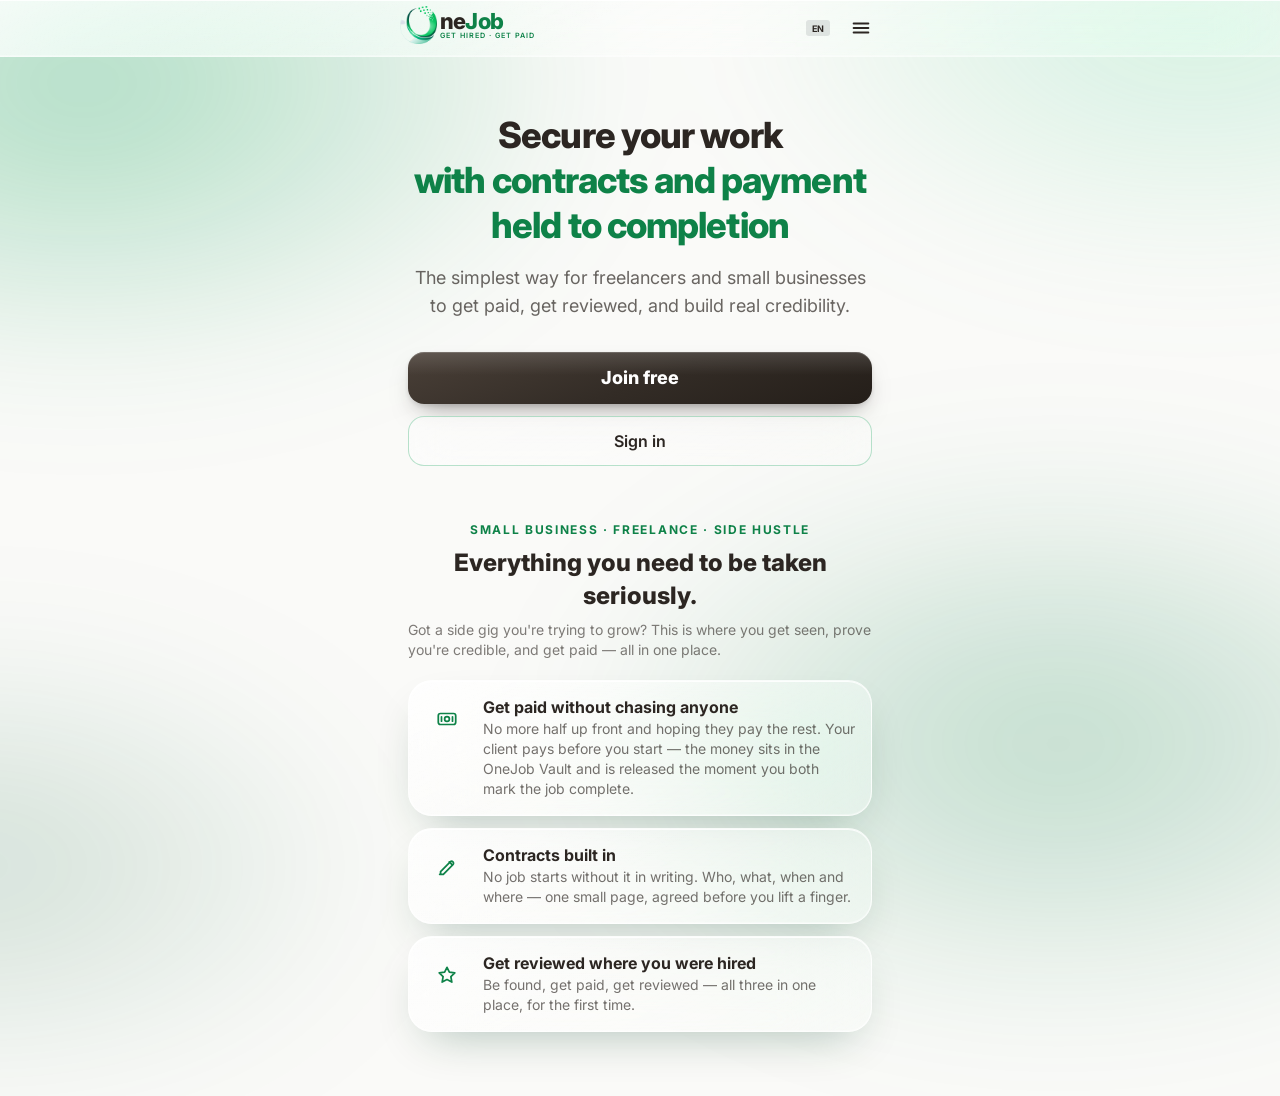
==== commit 366d12f0: "html: point at the new bundle" ====
--- a/index.html
+++ b/index.html
@@ -9,8 +9,8 @@
     <meta name="description" content="OneJob: the simplest way for freelancers and small businesses to get hired, get paid in 60 seconds, and build real credibility." />
     <link rel="preconnect" href="https://fonts.googleapis.com" />
     <link href="https://fonts.googleapis.com/css2?family=Inter:wght@400;500;600;700;800&display=swap" rel="stylesheet" />
-    <script type="module" crossorigin src="/assets/index-Cm-fL4s1.js"></script>
-    <link rel="stylesheet" crossorigin href="/assets/index-ClVaLhij.css">
+    <script type="module" crossorigin src="/assets/index-CD4V9qNB.js"></script>
+    <link rel="stylesheet" crossorigin href="/assets/index-nGII7L53.css">
   </head>
   <body>
     <div id="root"></div>
--- a/assets/index-nGII7L53.css
+++ b/assets/index-nGII7L53.css
@@ -0,0 +1 @@
+*,:before,:after{--tw-border-spacing-x: 0;--tw-border-spacing-y: 0;--tw-translate-x: 0;--tw-translate-y: 0;--tw-rotate: 0;--tw-skew-x: 0;--tw-skew-y: 0;--tw-scale-x: 1;--tw-scale-y: 1;--tw-pan-x: ;--tw-pan-y: ;--tw-pinch-zoom: ;--tw-scroll-snap-strictness: proximity;--tw-gradient-from-position: ;--tw-gradient-via-position: ;--tw-gradient-to-position: ;--tw-ordinal: ;--tw-slashed-zero: ;--tw-numeric-figure: ;--tw-numeric-spacing: ;--tw-numeric-fraction: ;--tw-ring-inset: ;--tw-ring-offset-width: 0px;--tw-ring-offset-color: #fff;--tw-ring-color: rgb(59 130 246 / .5);--tw-ring-offset-shadow: 0 0 #0000;--tw-ring-shadow: 0 0 #0000;--tw-shadow: 0 0 #0000;--tw-shadow-colored: 0 0 #0000;--tw-blur: ;--tw-brightness: ;--tw-contrast: ;--tw-grayscale: ;--tw-hue-rotate: ;--tw-invert: ;--tw-saturate: ;--tw-sepia: ;--tw-drop-shadow: ;--tw-backdrop-blur: ;--tw-backdrop-brightness: ;--tw-backdrop-contrast: ;--tw-backdrop-grayscale: ;--tw-backdrop-hue-rotate: ;--tw-backdrop-invert: ;--tw-backdrop-opacity: ;--tw-backdrop-saturate: ;--tw-backdrop-sepia: ;--tw-contain-size: ;--tw-contain-layout: ;--tw-contain-paint: ;--tw-contain-style: }::backdrop{--tw-border-spacing-x: 0;--tw-border-spacing-y: 0;--tw-translate-x: 0;--tw-translate-y: 0;--tw-rotate: 0;--tw-skew-x: 0;--tw-skew-y: 0;--tw-scale-x: 1;--tw-scale-y: 1;--tw-pan-x: ;--tw-pan-y: ;--tw-pinch-zoom: ;--tw-scroll-snap-strictness: proximity;--tw-gradient-from-position: ;--tw-gradient-via-position: ;--tw-gradient-to-position: ;--tw-ordinal: ;--tw-slashed-zero: ;--tw-numeric-figure: ;--tw-numeric-spacing: ;--tw-numeric-fraction: ;--tw-ring-inset: ;--tw-ring-offset-width: 0px;--tw-ring-offset-color: #fff;--tw-ring-color: rgb(59 130 246 / .5);--tw-ring-offset-shadow: 0 0 #0000;--tw-ring-shadow: 0 0 #0000;--tw-shadow: 0 0 #0000;--tw-shadow-colored: 0 0 #0000;--tw-blur: ;--tw-brightness: ;--tw-contrast: ;--tw-grayscale: ;--tw-hue-rotate: ;--tw-invert: ;--tw-saturate: ;--tw-sepia: ;--tw-drop-shadow: ;--tw-backdrop-blur: ;--tw-backdrop-brightness: ;--tw-backdrop-contrast: ;--tw-backdrop-grayscale: ;--tw-backdrop-hue-rotate: ;--tw-backdrop-invert: ;--tw-backdrop-opacity: ;--tw-backdrop-saturate: ;--tw-backdrop-sepia: ;--tw-contain-size: ;--tw-contain-layout: ;--tw-contain-paint: ;--tw-contain-style: }*,:before,:after{box-sizing:border-box;border-width:0;border-style:solid;border-color:#e5e7eb}:before,:after{--tw-content: ""}html,:host{line-height:1.5;-webkit-text-size-adjust:100%;-moz-tab-size:4;-o-tab-size:4;tab-size:4;font-family:Inter,system-ui,-apple-system,Segoe UI,sans-serif;font-feature-settings:normal;font-variation-settings:normal;-webkit-tap-highlight-color:transparent}body{margin:0;line-height:inherit}hr{height:0;color:inherit;border-top-width:1px}abbr:where([title]){-webkit-text-decoration:underline dotted;text-decoration:underline dotted}h1,h2,h3,h4,h5,h6{font-size:inherit;font-weight:inherit}a{color:inherit;text-decoration:inherit}b,strong{font-weight:bolder}code,kbd,samp,pre{font-family:ui-monospace,SFMono-Regular,Menlo,Monaco,Consolas,Liberation Mono,Courier New,monospace;font-feature-settings:normal;font-variation-settings:normal;font-size:1em}small{font-size:80%}sub,sup{font-size:75%;line-height:0;position:relative;vertical-align:baseline}sub{bottom:-.25em}sup{top:-.5em}table{text-indent:0;border-color:inherit;border-collapse:collapse}button,input,optgroup,select,textarea{font-family:inherit;font-feature-settings:inherit;font-variation-settings:inherit;font-size:100%;font-weight:inherit;line-height:inherit;letter-spacing:inherit;color:inherit;margin:0;padding:0}button,select{text-transform:none}button,input:where([type=button]),input:where([type=reset]),input:where([type=submit]){-webkit-appearance:button;background-color:transparent;background-image:none}:-moz-focusring{outline:auto}:-moz-ui-invalid{box-shadow:none}progress{vertical-align:baseline}::-webkit-inner-spin-button,::-webkit-outer-spin-button{height:auto}[type=search]{-webkit-appearance:textfield;outline-offset:-2px}::-webkit-search-decoration{-webkit-appearance:none}::-webkit-file-upload-button{-webkit-appearance:button;font:inherit}summary{display:list-item}blockquote,dl,dd,h1,h2,h3,h4,h5,h6,hr,figure,p,pre{margin:0}fieldset{margin:0;padding:0}legend{padding:0}ol,ul,menu{list-style:none;margin:0;padding:0}dialog{padding:0}textarea{resize:vertical}input::-moz-placeholder,textarea::-moz-placeholder{opacity:1;color:#9ca3af}input::placeholder,textarea::placeholder{opacity:1;color:#9ca3af}button,[role=button]{cursor:pointer}:disabled{cursor:default}img,svg,video,canvas,audio,iframe,embed,object{display:block;vertical-align:middle}img,video{max-width:100%;height:auto}[hidden]:where(:not([hidden=until-found])){display:none}.container{width:100%}@media (min-width: 640px){.container{max-width:640px}}@media (min-width: 768px){.container{max-width:768px}}@media (min-width: 1024px){.container{max-width:1024px}}@media (min-width: 1280px){.container{max-width:1280px}}@media (min-width: 1536px){.container{max-width:1536px}}.card{border-radius:1.5rem;background:var(--glass-fill);backdrop-filter:var(--frost);-webkit-backdrop-filter:var(--frost);border:1px solid var(--glass-border);box-shadow:var(--frostedge),var(--glass-shadow)}.tile{border-radius:1.5rem;background:var(--glass-fill);backdrop-filter:var(--frost);-webkit-backdrop-filter:var(--frost);border:1px solid var(--glass-border);box-shadow:var(--frostedge),var(--glass-shadow);display:flex;flex-direction:column;align-items:flex-start;justify-content:space-between;padding:1rem;transition-property:color,background-color,border-color,text-decoration-color,fill,stroke,opacity,box-shadow,transform,filter,backdrop-filter;transition-timing-function:cubic-bezier(.4,0,.2,1);transition-duration:.15s}.tile:active{--tw-scale-x: .98;--tw-scale-y: .98;transform:translate(var(--tw-translate-x),var(--tw-translate-y)) rotate(var(--tw-rotate)) skew(var(--tw-skew-x)) skewY(var(--tw-skew-y)) scaleX(var(--tw-scale-x)) scaleY(var(--tw-scale-y))}.tile{min-height:96px;position:relative;overflow:hidden}.tile:after{content:"";position:absolute;top:0;right:0;bottom:0;left:0;pointer-events:none;background:linear-gradient(115deg,transparent 30%,rgba(255,255,255,.42) 45%,transparent 60%);transform:translate(-120%);transition:transform .9s ease}.tile:hover:after{transform:translate(120%)}.btn-primary{display:inline-flex;align-items:center;justify-content:center;gap:.5rem;border-radius:1rem;padding:.75rem 1.25rem;font-weight:800;--tw-text-opacity: 1;color:rgb(255 255 255 / var(--tw-text-opacity, 1));transition-property:color,background-color,border-color,text-decoration-color,fill,stroke,opacity,box-shadow,transform,filter,backdrop-filter;transition-timing-function:cubic-bezier(.4,0,.2,1);transition-duration:.15s}.btn-primary:disabled{pointer-events:none;opacity:.4}.btn-primary{position:relative;overflow:hidden;background:linear-gradient(160deg,#4a4038,#332c26 52%,#241e19);box-shadow:0 12px 26px -12px #241e198c,0 2px 5px #0000001a,inset 0 1px #ffffff29}.btn-primary:after{content:"";position:absolute;top:0;right:0;bottom:56%;left:0;pointer-events:none;background:linear-gradient(180deg,#ffffff21,#fff0)}.btn-primary:hover{filter:brightness(1.05)}.btn-primary:active{transform:scale(.985);box-shadow:0 7px 16px -11px #241e1999,inset 0 1px #ffffff24}.btn-brand{display:inline-flex;align-items:center;justify-content:center;gap:.5rem;border-radius:1rem;padding:.75rem 1.25rem;font-weight:800;--tw-text-opacity: 1;color:rgb(255 255 255 / var(--tw-text-opacity, 1));transition-property:color,background-color,border-color,text-decoration-color,fill,stroke,opacity,box-shadow,transform,filter,backdrop-filter;transition-timing-function:cubic-bezier(.4,0,.2,1);transition-duration:.15s}.btn-brand:disabled{pointer-events:none;opacity:.4}.btn-brand{position:relative;overflow:hidden;background:linear-gradient(160deg,#17a45c,#0e8248 30%,#0b6539);box-shadow:0 12px 26px -10px #0e8248e6,0 2px 5px #0000001f,inset 0 1px #ffffff4d}.btn-brand:after{content:"";position:absolute;top:0;right:0;bottom:56%;left:0;pointer-events:none;background:linear-gradient(180deg,#ffffff38,#fff0)}.btn-brand:hover{filter:brightness(1.05)}.btn-brand:active{transform:scale(.985)}.btn-ghost{display:inline-flex;align-items:center;justify-content:center;gap:.5rem;border-radius:1rem;padding:.75rem 1.25rem;font-weight:600;transition-property:color,background-color,border-color,text-decoration-color,fill,stroke,opacity,box-shadow,transform,filter,backdrop-filter;transition-timing-function:cubic-bezier(.4,0,.2,1);transition-duration:.15s}.btn-ghost:active{--tw-scale-x: .98;--tw-scale-y: .98;transform:translate(var(--tw-translate-x),var(--tw-translate-y)) rotate(var(--tw-rotate)) skew(var(--tw-skew-x)) skewY(var(--tw-skew-y)) scaleX(var(--tw-scale-x)) scaleY(var(--tw-scale-y))}.btn-ghost{border:1px solid rgba(23,164,92,.3);background:linear-gradient(152deg,#ffffff6b,#ffffff3d);backdrop-filter:blur(20px);-webkit-backdrop-filter:blur(20px)}.dark .btn-ghost{border-color:#ffffff2e;background:linear-gradient(152deg,#ffffff17,#ffffff0a)}.\!input,.input{width:100%;border-radius:1rem;padding:.75rem 1rem;outline:2px solid transparent;outline-offset:2px;transition-property:color,background-color,border-color,text-decoration-color,fill,stroke,opacity,box-shadow,transform,filter,backdrop-filter;transition-timing-function:cubic-bezier(.4,0,.2,1);transition-duration:.15s}.\!input{border:1px solid rgba(23,164,92,.2)!important;background:linear-gradient(152deg,#fffc,#ffffffad)!important;backdrop-filter:blur(16px) saturate(150%)!important;-webkit-backdrop-filter:blur(16px) saturate(150%)!important;box-shadow:inset 0 1px #ffffffe6!important;color:#2c2622!important}.input{border:1px solid rgba(23,164,92,.2);background:linear-gradient(152deg,#fffc,#ffffffad);backdrop-filter:blur(16px) saturate(150%);-webkit-backdrop-filter:blur(16px) saturate(150%);box-shadow:inset 0 1px #ffffffe6;color:#2c2622}.dark .input{border-color:#ffffff21;color:#f1f1ee;background:linear-gradient(152deg,#ffffff1a,#ffffff0d);box-shadow:inset 0 1px #ffffff1a}.dark .\!input{border-color:#ffffff21!important;color:#f1f1ee!important;background:linear-gradient(152deg,#ffffff1a,#ffffff0d)!important;box-shadow:inset 0 1px #ffffff1a!important}.\!input::-moz-placeholder{color:#8a8079!important}.\!input::placeholder{color:#8a8079!important}.input::-moz-placeholder{color:#8a8079}.input::placeholder{color:#8a8079}.dark .input::-moz-placeholder{color:#ffffff52}.dark .input::placeholder{color:#ffffff52}.dark .\!input::-moz-placeholder{color:#ffffff52!important}.dark .\!input::placeholder{color:#ffffff52!important}.\!input:focus{border-color:#17a45c8c!important;box-shadow:inset 0 1px #ffffffe6,0 0 0 3px #17a45c2e!important}.input:focus{border-color:#17a45c8c;box-shadow:inset 0 1px #ffffffe6,0 0 0 3px #17a45c2e}.label{margin-bottom:.375rem;display:block;font-size:13px;font-weight:600;color:#6b6257}.dark .label{color:#bab9b3}.pointer-events-none{pointer-events:none}.pointer-events-auto{pointer-events:auto}.\!visible{visibility:visible!important}.visible{visibility:visible}.invisible{visibility:hidden}.collapse{visibility:collapse}.static{position:static}.fixed{position:fixed}.absolute{position:absolute}.relative{position:relative}.sticky{position:sticky}.inset-0{top:0;right:0;bottom:0;left:0}.inset-4{top:1rem;right:1rem;bottom:1rem;left:1rem}.inset-x-0{left:0;right:0}.-bottom-0\.5{bottom:-.125rem}.-bottom-1{bottom:-.25rem}.-bottom-4{bottom:-1rem}.-left-9{left:-2.25rem}.-right-0\.5{right:-.125rem}.-right-1{right:-.25rem}.-right-2{right:-.5rem}.-top-0\.5{top:-.125rem}.-top-1{top:-.25rem}.bottom-0{bottom:0}.bottom-1{bottom:.25rem}.bottom-11{bottom:2.75rem}.bottom-24{bottom:6rem}.bottom-3{bottom:.75rem}.bottom-\[3px\]{bottom:3px}.left-0{left:0}.left-0\.5{left:.125rem}.left-1{left:.25rem}.left-1\.5{left:.375rem}.left-1\/2{left:50%}.left-2{left:.5rem}.left-3{left:.75rem}.left-3\.5{left:.875rem}.left-\[18px\]{left:18px}.left-\[19px\]{left:19px}.left-\[22px\]{left:22px}.left-\[23px\]{left:23px}.left-\[3px\]{left:3px}.right-0{right:0}.right-1{right:.25rem}.right-1\.5{right:.375rem}.right-2{right:.5rem}.right-2\.5{right:.625rem}.right-3{right:.75rem}.right-4{right:1rem}.right-\[3px\]{right:3px}.top-0{top:0}.top-0\.5{top:.125rem}.top-1{top:.25rem}.top-1\.5{top:.375rem}.top-1\/2{top:50%}.top-3{top:.75rem}.top-4{top:1rem}.top-9{top:2.25rem}.top-\[112px\]{top:112px}.top-\[3\.5px\]{top:3.5px}.top-\[3px\]{top:3px}.top-full{top:100%}.-z-10{z-index:-10}.z-0{z-index:0}.z-10{z-index:10}.z-30{z-index:30}.z-40{z-index:40}.z-50{z-index:50}.z-\[110\]{z-index:110}.z-\[120\]{z-index:120}.z-\[130\]{z-index:130}.z-\[140\]{z-index:140}.z-\[150\]{z-index:150}.z-\[190\]{z-index:190}.z-\[195\]{z-index:195}.z-\[196\]{z-index:196}.z-\[1\]{z-index:1}.z-\[200\]{z-index:200}.z-\[201\]{z-index:201}.z-\[70\]{z-index:70}.z-\[75\]{z-index:75}.z-\[80\]{z-index:80}.z-\[85\]{z-index:85}.z-\[86\]{z-index:86}.z-\[87\]{z-index:87}.z-\[88\]{z-index:88}.z-\[90\]{z-index:90}.z-\[92\]{z-index:92}.z-\[95\]{z-index:95}.z-\[998\]{z-index:998}.z-\[999\]{z-index:999}.col-span-2{grid-column:span 2 / span 2}.-mx-1{margin-left:-.25rem;margin-right:-.25rem}.mx-0\.5{margin-left:.125rem;margin-right:.125rem}.mx-auto{margin-left:auto;margin-right:auto}.my-1{margin-top:.25rem;margin-bottom:.25rem}.my-2{margin-top:.5rem;margin-bottom:.5rem}.my-3{margin-top:.75rem;margin-bottom:.75rem}.my-5{margin-top:1.25rem;margin-bottom:1.25rem}.\!mb-0{margin-bottom:0!important}.\!mb-1{margin-bottom:.25rem!important}.-ml-1{margin-left:-.25rem}.-ml-\[7px\]{margin-left:-7px}.-mt-3{margin-top:-.75rem}.-mt-6{margin-top:-1.5rem}.-mt-px{margin-top:-1px}.mb-0\.5{margin-bottom:.125rem}.mb-1{margin-bottom:.25rem}.mb-1\.5{margin-bottom:.375rem}.mb-2{margin-bottom:.5rem}.mb-2\.5{margin-bottom:.625rem}.mb-3{margin-bottom:.75rem}.mb-3\.5{margin-bottom:.875rem}.mb-4{margin-bottom:1rem}.mb-5{margin-bottom:1.25rem}.ml-1{margin-left:.25rem}.ml-1\.5{margin-left:.375rem}.ml-2{margin-left:.5rem}.ml-auto{margin-left:auto}.mr-0\.5{margin-right:.125rem}.mr-1{margin-right:.25rem}.mr-1\.5{margin-right:.375rem}.mr-2{margin-right:.5rem}.mt-0\.5{margin-top:.125rem}.mt-1{margin-top:.25rem}.mt-1\.5{margin-top:.375rem}.mt-10{margin-top:2.5rem}.mt-14{margin-top:3.5rem}.mt-16{margin-top:4rem}.mt-2{margin-top:.5rem}.mt-2\.5{margin-top:.625rem}.mt-20{margin-top:5rem}.mt-3{margin-top:.75rem}.mt-3\.5{margin-top:.875rem}.mt-4{margin-top:1rem}.mt-5{margin-top:1.25rem}.mt-6{margin-top:1.5rem}.mt-7{margin-top:1.75rem}.mt-8{margin-top:2rem}.mt-\[3px\]{margin-top:3px}.mt-\[7px\]{margin-top:7px}.mt-px{margin-top:1px}.line-clamp-2{overflow:hidden;display:-webkit-box;-webkit-box-orient:vertical;-webkit-line-clamp:2}.line-clamp-3{overflow:hidden;display:-webkit-box;-webkit-box-orient:vertical;-webkit-line-clamp:3}.line-clamp-4{overflow:hidden;display:-webkit-box;-webkit-box-orient:vertical;-webkit-line-clamp:4}.block{display:block}.inline-block{display:inline-block}.inline{display:inline}.flex{display:flex}.inline-flex{display:inline-flex}.table{display:table}.grid{display:grid}.contents{display:contents}.hidden{display:none}.aspect-square{aspect-ratio:1 / 1}.h-1{height:.25rem}.h-1\.5{height:.375rem}.h-10{height:2.5rem}.h-11{height:2.75rem}.h-12{height:3rem}.h-14{height:3.5rem}.h-16{height:4rem}.h-2{height:.5rem}.h-2\.5{height:.625rem}.h-20{height:5rem}.h-24{height:6rem}.h-28{height:7rem}.h-3{height:.75rem}.h-3\.5{height:.875rem}.h-4{height:1rem}.h-40{height:10rem}.h-44{height:11rem}.h-5{height:1.25rem}.h-6{height:1.5rem}.h-7{height:1.75rem}.h-8{height:2rem}.h-9{height:2.25rem}.h-\[104px\]{height:104px}.h-\[120px\]{height:120px}.h-\[14px\]{height:14px}.h-\[15px\]{height:15px}.h-\[168px\]{height:168px}.h-\[18px\]{height:18px}.h-\[22px\]{height:22px}.h-\[3px\]{height:3px}.h-\[42\%\]{height:42%}.h-\[78vh\]{height:78vh}.h-full{height:100%}.h-px{height:1px}.h-screen{height:100vh}.max-h-32{max-height:8rem}.max-h-44{max-height:11rem}.max-h-52{max-height:13rem}.max-h-60{max-height:15rem}.max-h-64{max-height:16rem}.max-h-\[220px\]{max-height:220px}.max-h-\[240px\]{max-height:240px}.max-h-\[24vh\]{max-height:24vh}.max-h-\[252px\]{max-height:252px}.max-h-\[320px\]{max-height:320px}.max-h-\[40vh\]{max-height:40vh}.max-h-\[420px\]{max-height:420px}.max-h-\[45vh\]{max-height:45vh}.max-h-\[50vh\]{max-height:50vh}.max-h-\[78vh\]{max-height:78vh}.max-h-\[80vh\]{max-height:80vh}.max-h-\[85vh\]{max-height:85vh}.max-h-\[90dvh\]{max-height:90dvh}.max-h-\[90vh\]{max-height:90vh}.max-h-\[92vh\]{max-height:92vh}.max-h-\[calc\(100vh-24px\)\]{max-height:calc(100vh - 24px)}.max-h-full{max-height:100%}.min-h-\[100px\]{min-height:100px}.min-h-\[110px\]{min-height:110px}.min-h-\[120px\]{min-height:120px}.min-h-\[130px\]{min-height:130px}.min-h-\[140px\]{min-height:140px}.min-h-\[160px\]{min-height:160px}.min-h-\[44px\]{min-height:44px}.min-h-\[52px\]{min-height:52px}.min-h-\[70px\]{min-height:70px}.min-h-\[80px\]{min-height:80px}.min-h-\[90px\]{min-height:90px}.min-h-dvh{min-height:100dvh}.min-h-full{min-height:100%}.min-h-screen{min-height:100vh}.\!w-24{width:6rem!important}.\!w-\[124px\]{width:124px!important}.\!w-\[92px\]{width:92px!important}.\!w-auto{width:auto!important}.w-0\.5{width:.125rem}.w-1{width:.25rem}.w-1\.5{width:.375rem}.w-10{width:2.5rem}.w-11{width:2.75rem}.w-12{width:3rem}.w-14{width:3.5rem}.w-16{width:4rem}.w-2{width:.5rem}.w-2\.5{width:.625rem}.w-20{width:5rem}.w-24{width:6rem}.w-28{width:7rem}.w-3{width:.75rem}.w-3\.5{width:.875rem}.w-36{width:9rem}.w-4{width:1rem}.w-40{width:10rem}.w-44{width:11rem}.w-5{width:1.25rem}.w-52{width:13rem}.w-6{width:1.5rem}.w-64{width:16rem}.w-7{width:1.75rem}.w-8{width:2rem}.w-9{width:2.25rem}.w-\[104px\]{width:104px}.w-\[132px\]{width:132px}.w-\[14px\]{width:14px}.w-\[15px\]{width:15px}.w-\[18px\]{width:18px}.w-\[218px\]{width:218px}.w-\[22px\]{width:22px}.w-\[270px\]{width:270px}.w-\[320px\]{width:320px}.w-\[3px\]{width:3px}.w-\[62px\]{width:62px}.w-\[80\%\]{width:80%}.w-\[min\(22rem\,90vw\)\]{width:min(22rem,90vw)}.w-fit{width:-moz-fit-content;width:fit-content}.w-full{width:100%}.w-px{width:1px}.min-w-0{min-width:0px}.min-w-4{min-width:1rem}.min-w-6{min-width:1.5rem}.min-w-\[142px\]{min-width:142px}.min-w-\[18px\]{min-width:18px}.min-w-\[34px\]{min-width:34px}.min-w-\[42px\]{min-width:42px}.min-w-\[46px\]{min-width:46px}.max-w-2xl{max-width:42rem}.max-w-\[100vw\]{max-width:100vw}.max-w-\[15rem\]{max-width:15rem}.max-w-\[19rem\]{max-width:19rem}.max-w-\[320px\]{max-width:320px}.max-w-\[36ch\]{max-width:36ch}.max-w-\[420px\]{max-width:420px}.max-w-\[440px\]{max-width:440px}.max-w-\[55\%\]{max-width:55%}.max-w-\[60\%\]{max-width:60%}.max-w-\[76vw\]{max-width:76vw}.max-w-\[80\%\]{max-width:80%}.max-w-\[85\%\]{max-width:85%}.max-w-\[90vw\]{max-width:90vw}.max-w-full{max-width:100%}.max-w-lg{max-width:32rem}.max-w-md{max-width:28rem}.max-w-sm{max-width:24rem}.max-w-xs{max-width:20rem}.flex-1{flex:1 1 0%}.flex-\[2\]{flex:2}.flex-\[3\]{flex:3}.flex-shrink-0{flex-shrink:0}.shrink{flex-shrink:1}.shrink-0{flex-shrink:0}.grow{flex-grow:1}.basis-1\/2{flex-basis:50%}.-translate-x-1\/2{--tw-translate-x: -50%;transform:translate(var(--tw-translate-x),var(--tw-translate-y)) rotate(var(--tw-rotate)) skew(var(--tw-skew-x)) skewY(var(--tw-skew-y)) scaleX(var(--tw-scale-x)) scaleY(var(--tw-scale-y))}.-translate-y-1\/2{--tw-translate-y: -50%;transform:translate(var(--tw-translate-x),var(--tw-translate-y)) rotate(var(--tw-rotate)) skew(var(--tw-skew-x)) skewY(var(--tw-skew-y)) scaleX(var(--tw-scale-x)) scaleY(var(--tw-scale-y))}.-rotate-90{--tw-rotate: -90deg;transform:translate(var(--tw-translate-x),var(--tw-translate-y)) rotate(var(--tw-rotate)) skew(var(--tw-skew-x)) skewY(var(--tw-skew-y)) scaleX(var(--tw-scale-x)) scaleY(var(--tw-scale-y))}.rotate-180{--tw-rotate: 180deg;transform:translate(var(--tw-translate-x),var(--tw-translate-y)) rotate(var(--tw-rotate)) skew(var(--tw-skew-x)) skewY(var(--tw-skew-y)) scaleX(var(--tw-scale-x)) scaleY(var(--tw-scale-y))}.scale-105{--tw-scale-x: 1.05;--tw-scale-y: 1.05;transform:translate(var(--tw-translate-x),var(--tw-translate-y)) rotate(var(--tw-rotate)) skew(var(--tw-skew-x)) skewY(var(--tw-skew-y)) scaleX(var(--tw-scale-x)) scaleY(var(--tw-scale-y))}.transform{transform:translate(var(--tw-translate-x),var(--tw-translate-y)) rotate(var(--tw-rotate)) skew(var(--tw-skew-x)) skewY(var(--tw-skew-y)) scaleX(var(--tw-scale-x)) scaleY(var(--tw-scale-y))}.animate-\[infotipIn_\.14s_ease-out\]{animation:infotipIn .14s ease-out}@keyframes ping{75%,to{transform:scale(2);opacity:0}}.animate-ping{animation:ping 1s cubic-bezier(0,0,.2,1) infinite}@keyframes pulse{50%{opacity:.5}}.animate-pulse{animation:pulse 2s cubic-bezier(.4,0,.6,1) infinite}@keyframes spin{to{transform:rotate(360deg)}}.animate-spin{animation:spin 1s linear infinite}.cursor-default{cursor:default}.cursor-not-allowed{cursor:not-allowed}.cursor-pointer{cursor:pointer}.touch-none{touch-action:none}.select-none{-webkit-user-select:none;-moz-user-select:none;user-select:none}.resize-none{resize:none}.\!resize-y{resize:vertical!important}.resize-y{resize:vertical}.resize{resize:both}.snap-x{scroll-snap-type:x var(--tw-scroll-snap-strictness)}.snap-mandatory{--tw-scroll-snap-strictness: mandatory}.snap-start{scroll-snap-align:start}.snap-center{scroll-snap-align:center}.appearance-none{-webkit-appearance:none;-moz-appearance:none;appearance:none}.grid-cols-1{grid-template-columns:repeat(1,minmax(0,1fr))}.grid-cols-2{grid-template-columns:repeat(2,minmax(0,1fr))}.grid-cols-3{grid-template-columns:repeat(3,minmax(0,1fr))}.grid-cols-4{grid-template-columns:repeat(4,minmax(0,1fr))}.grid-cols-6{grid-template-columns:repeat(6,minmax(0,1fr))}.grid-cols-7{grid-template-columns:repeat(7,minmax(0,1fr))}.grid-cols-8{grid-template-columns:repeat(8,minmax(0,1fr))}.flex-col{flex-direction:column}.flex-wrap{flex-wrap:wrap}.flex-nowrap{flex-wrap:nowrap}.place-items-end{place-items:end}.place-items-center{place-items:center}.items-start{align-items:flex-start}.items-end{align-items:flex-end}.items-center{align-items:center}.items-baseline{align-items:baseline}.items-stretch{align-items:stretch}.justify-start{justify-content:flex-start}.justify-end{justify-content:flex-end}.\!justify-center{justify-content:center!important}.justify-center{justify-content:center}.justify-between{justify-content:space-between}.gap-0\.5{gap:.125rem}.gap-1{gap:.25rem}.gap-1\.5{gap:.375rem}.gap-2{gap:.5rem}.gap-2\.5{gap:.625rem}.gap-3{gap:.75rem}.gap-3\.5{gap:.875rem}.gap-4{gap:1rem}.gap-6{gap:1.5rem}.gap-\[1\.5px\]{gap:1.5px}.gap-\[2px\]{gap:2px}.gap-\[3px\]{gap:3px}.gap-x-2{-moz-column-gap:.5rem;column-gap:.5rem}.gap-x-3{-moz-column-gap:.75rem;column-gap:.75rem}.gap-x-4{-moz-column-gap:1rem;column-gap:1rem}.gap-y-1{row-gap:.25rem}.gap-y-2{row-gap:.5rem}.-space-x-2>:not([hidden])~:not([hidden]){--tw-space-x-reverse: 0;margin-right:calc(-.5rem * var(--tw-space-x-reverse));margin-left:calc(-.5rem * calc(1 - var(--tw-space-x-reverse)))}.space-y-0>:not([hidden])~:not([hidden]){--tw-space-y-reverse: 0;margin-top:calc(0px * calc(1 - var(--tw-space-y-reverse)));margin-bottom:calc(0px * var(--tw-space-y-reverse))}.space-y-0\.5>:not([hidden])~:not([hidden]){--tw-space-y-reverse: 0;margin-top:calc(.125rem * calc(1 - var(--tw-space-y-reverse)));margin-bottom:calc(.125rem * var(--tw-space-y-reverse))}.space-y-1>:not([hidden])~:not([hidden]){--tw-space-y-reverse: 0;margin-top:calc(.25rem * calc(1 - var(--tw-space-y-reverse)));margin-bottom:calc(.25rem * var(--tw-space-y-reverse))}.space-y-1\.5>:not([hidden])~:not([hidden]){--tw-space-y-reverse: 0;margin-top:calc(.375rem * calc(1 - var(--tw-space-y-reverse)));margin-bottom:calc(.375rem * var(--tw-space-y-reverse))}.space-y-2>:not([hidden])~:not([hidden]){--tw-space-y-reverse: 0;margin-top:calc(.5rem * calc(1 - var(--tw-space-y-reverse)));margin-bottom:calc(.5rem * var(--tw-space-y-reverse))}.space-y-2\.5>:not([hidden])~:not([hidden]){--tw-space-y-reverse: 0;margin-top:calc(.625rem * calc(1 - var(--tw-space-y-reverse)));margin-bottom:calc(.625rem * var(--tw-space-y-reverse))}.space-y-3>:not([hidden])~:not([hidden]){--tw-space-y-reverse: 0;margin-top:calc(.75rem * calc(1 - var(--tw-space-y-reverse)));margin-bottom:calc(.75rem * var(--tw-space-y-reverse))}.space-y-3\.5>:not([hidden])~:not([hidden]){--tw-space-y-reverse: 0;margin-top:calc(.875rem * calc(1 - var(--tw-space-y-reverse)));margin-bottom:calc(.875rem * var(--tw-space-y-reverse))}.space-y-4>:not([hidden])~:not([hidden]){--tw-space-y-reverse: 0;margin-top:calc(1rem * calc(1 - var(--tw-space-y-reverse)));margin-bottom:calc(1rem * var(--tw-space-y-reverse))}.space-y-5>:not([hidden])~:not([hidden]){--tw-space-y-reverse: 0;margin-top:calc(1.25rem * calc(1 - var(--tw-space-y-reverse)));margin-bottom:calc(1.25rem * var(--tw-space-y-reverse))}.divide-y>:not([hidden])~:not([hidden]){--tw-divide-y-reverse: 0;border-top-width:calc(1px * calc(1 - var(--tw-divide-y-reverse)));border-bottom-width:calc(1px * var(--tw-divide-y-reverse))}.divide-ink\/5>:not([hidden])~:not([hidden]){border-color:#0b0f1a0d}.self-start{align-self:flex-start}.overflow-auto{overflow:auto}.overflow-hidden{overflow:hidden}.overflow-visible{overflow:visible}.overflow-x-auto{overflow-x:auto}.overflow-y-auto{overflow-y:auto}.overflow-x-hidden{overflow-x:hidden}.overscroll-contain{overscroll-behavior:contain}.overscroll-x-contain{overscroll-behavior-x:contain}.truncate{overflow:hidden;text-overflow:ellipsis;white-space:nowrap}.whitespace-nowrap{white-space:nowrap}.whitespace-pre-wrap{white-space:pre-wrap}.break-words{overflow-wrap:break-word}.\!rounded-3xl{border-radius:1.5rem!important}.rounded{border-radius:.25rem}.rounded-2xl{border-radius:1rem}.rounded-3xl{border-radius:1.5rem}.rounded-\[28px\]{border-radius:28px}.rounded-\[2px\]{border-radius:2px}.rounded-\[3px\]{border-radius:3px}.rounded-\[5px\]{border-radius:5px}.rounded-\[7px\]{border-radius:7px}.rounded-full{border-radius:9999px}.rounded-lg{border-radius:.5rem}.rounded-sm{border-radius:.125rem}.rounded-xl{border-radius:.75rem}.rounded-b-none{border-bottom-right-radius:0;border-bottom-left-radius:0}.rounded-t-3xl{border-top-left-radius:1.5rem;border-top-right-radius:1.5rem}.rounded-bl-md{border-bottom-left-radius:.375rem}.rounded-bl-sm{border-bottom-left-radius:.125rem}.rounded-br-\[10px\]{border-bottom-right-radius:10px}.rounded-br-md{border-bottom-right-radius:.375rem}.rounded-br-sm{border-bottom-right-radius:.125rem}.border{border-width:1px}.border-2{border-width:2px}.border-b{border-bottom-width:1px}.border-t{border-top-width:1px}.border-dashed{border-style:dashed}.\!border-red-400{--tw-border-opacity: 1 !important;border-color:rgb(248 113 113 / var(--tw-border-opacity, 1))!important}.\!border-red-500{--tw-border-opacity: 1 !important;border-color:rgb(239 68 68 / var(--tw-border-opacity, 1))!important}.\!border-teal{--tw-border-opacity: 1 !important;border-color:rgb(21 194 178 / var(--tw-border-opacity, 1))!important}.\!border-white\/60{border-color:#fff9!important}.border-amber-400\/40{border-color:#fbbf2466}.border-amber-500\/30{border-color:#f59e0b4d}.border-black\/10{border-color:#0000001a}.border-brand{--tw-border-opacity: 1;border-color:rgb(14 130 72 / var(--tw-border-opacity, 1))}.border-brand\/20{border-color:#0e824833}.border-brand\/25{border-color:#0e824840}.border-brand\/30{border-color:#0e82484d}.border-brand\/35{border-color:#0e824859}.border-brand\/40{border-color:#0e824866}.border-brand\/50{border-color:#0e824880}.border-clay{--tw-border-opacity: 1;border-color:rgb(51 44 38 / var(--tw-border-opacity, 1))}.border-ink\/10{border-color:#0b0f1a1a}.border-ink\/15{border-color:#0b0f1a26}.border-ink\/20{border-color:#0b0f1a33}.border-ink\/25{border-color:#0b0f1a40}.border-ink\/5{border-color:#0b0f1a0d}.border-red-400{--tw-border-opacity: 1;border-color:rgb(248 113 113 / var(--tw-border-opacity, 1))}.border-red-400\/15{border-color:#f8717126}.border-red-400\/20{border-color:#f8717133}.border-red-400\/40{border-color:#f8717166}.border-red-500\/20{border-color:#ef444433}.border-red-500\/30{border-color:#ef44444d}.border-red-500\/40{border-color:#ef444466}.border-teal\/60{border-color:#15c2b299}.border-white{--tw-border-opacity: 1;border-color:rgb(255 255 255 / var(--tw-border-opacity, 1))}.border-white\/10{border-color:#ffffff1a}.border-white\/15{border-color:#ffffff26}.border-white\/35{border-color:#ffffff59}.border-white\/40{border-color:#fff6}.border-white\/70{border-color:#ffffffb3}.border-white\/\[0\.06\]{border-color:#ffffff0f}.border-white\/\[0\.08\]{border-color:#ffffff14}.border-t-transparent{border-top-color:transparent}.\!bg-white\/55{background-color:#ffffff8c!important}.bg-amber-400{--tw-bg-opacity: 1;background-color:rgb(251 191 36 / var(--tw-bg-opacity, 1))}.bg-amber-400\/15{background-color:#fbbf2426}.bg-amber-400\/\[0\.09\]{background-color:#fbbf2417}.bg-amber-500{--tw-bg-opacity: 1;background-color:rgb(245 158 11 / var(--tw-bg-opacity, 1))}.bg-amber-500\/10{background-color:#f59e0b1a}.bg-amber-500\/15{background-color:#f59e0b26}.bg-black\/30{background-color:#0000004d}.bg-black\/40{background-color:#0006}.bg-black\/45{background-color:#00000073}.bg-black\/50{background-color:#00000080}.bg-black\/55{background-color:#0000008c}.bg-black\/60{background-color:#0009}.bg-black\/80{background-color:#000c}.bg-black\/95{background-color:#000000f2}.bg-brand,.bg-brand-deep{--tw-bg-opacity: 1;background-color:rgb(14 130 72 / var(--tw-bg-opacity, 1))}.bg-brand\/10{background-color:#0e82481a}.bg-brand\/15{background-color:#0e824826}.bg-brand\/20{background-color:#0e824833}.bg-brand\/25{background-color:#0e824840}.bg-brand\/5{background-color:#0e82480d}.bg-brand\/\[0\.035\]{background-color:#0e824809}.bg-brand\/\[0\.04\]{background-color:#0e82480a}.bg-brand\/\[0\.05\]{background-color:#0e82480d}.bg-brand\/\[0\.06\]{background-color:#0e82480f}.bg-brand\/\[0\.07\]{background-color:#0e824812}.bg-brand\/\[0\.08\]{background-color:#0e824814}.bg-clay{--tw-bg-opacity: 1;background-color:rgb(51 44 38 / var(--tw-bg-opacity, 1))}.bg-current{background-color:currentColor}.bg-ink\/10{background-color:#0b0f1a1a}.bg-ink\/15{background-color:#0b0f1a26}.bg-ink\/20{background-color:#0b0f1a33}.bg-ink\/25{background-color:#0b0f1a40}.bg-ink\/40{background-color:#0b0f1a66}.bg-ink\/5{background-color:#0b0f1a0d}.bg-ink\/80{background-color:#0b0f1acc}.bg-ink\/\[0\.025\]{background-color:#0b0f1a06}.bg-ink\/\[0\.02\]{background-color:#0b0f1a05}.bg-ink\/\[0\.03\]{background-color:#0b0f1a08}.bg-ink\/\[0\.04\]{background-color:#0b0f1a0a}.bg-ink\/\[0\.06\]{background-color:#0b0f1a0f}.bg-orange-500{--tw-bg-opacity: 1;background-color:rgb(249 115 22 / var(--tw-bg-opacity, 1))}.bg-paper{--tw-bg-opacity: 1;background-color:rgb(250 250 248 / var(--tw-bg-opacity, 1))}.bg-paper\/50{background-color:#fafaf880}.bg-paper\/70{background-color:#fafaf8b3}.bg-paper\/80{background-color:#fafaf8cc}.bg-paper\/90{background-color:#fafaf8e6}.bg-paper\/95{background-color:#fafaf8f2}.bg-red-500{--tw-bg-opacity: 1;background-color:rgb(239 68 68 / var(--tw-bg-opacity, 1))}.bg-red-500\/10{background-color:#ef44441a}.bg-red-500\/15{background-color:#ef444426}.bg-red-500\/\[0\.04\]{background-color:#ef44440a}.bg-red-500\/\[0\.06\]{background-color:#ef44440f}.bg-red-500\/\[0\.07\]{background-color:#ef444412}.bg-red-500\/\[0\.08\]{background-color:#ef444414}.bg-selection{--tw-bg-opacity: 1;background-color:rgb(11 15 26 / var(--tw-bg-opacity, 1))}.bg-teal{--tw-bg-opacity: 1;background-color:rgb(21 194 178 / var(--tw-bg-opacity, 1))}.bg-teal-deep{--tw-bg-opacity: 1;background-color:rgb(11 127 116 / var(--tw-bg-opacity, 1))}.bg-teal\/15{background-color:#15c2b226}.bg-teal\/70{background-color:#15c2b2b3}.bg-transparent{background-color:transparent}.bg-white{--tw-bg-opacity: 1;background-color:rgb(255 255 255 / var(--tw-bg-opacity, 1))}.bg-white\/10{background-color:#ffffff1a}.bg-white\/30{background-color:#ffffff4d}.bg-white\/60{background-color:#fff9}.bg-white\/70{background-color:#ffffffb3}.bg-gradient-to-br{background-image:linear-gradient(to bottom right,var(--tw-gradient-stops))}.bg-gradient-to-l{background-image:linear-gradient(to left,var(--tw-gradient-stops))}.bg-gradient-to-r{background-image:linear-gradient(to right,var(--tw-gradient-stops))}.from-brand{--tw-gradient-from: #0E8248 var(--tw-gradient-from-position);--tw-gradient-to: rgb(14 130 72 / 0) var(--tw-gradient-to-position);--tw-gradient-stops: var(--tw-gradient-from), var(--tw-gradient-to)}.from-brand\/15{--tw-gradient-from: rgb(14 130 72 / .15) var(--tw-gradient-from-position);--tw-gradient-to: rgb(14 130 72 / 0) var(--tw-gradient-to-position);--tw-gradient-stops: var(--tw-gradient-from), var(--tw-gradient-to)}.from-brand\/20{--tw-gradient-from: rgb(14 130 72 / .2) var(--tw-gradient-from-position);--tw-gradient-to: rgb(14 130 72 / 0) var(--tw-gradient-to-position);--tw-gradient-stops: var(--tw-gradient-from), var(--tw-gradient-to)}.from-brand\/25{--tw-gradient-from: rgb(14 130 72 / .25) var(--tw-gradient-from-position);--tw-gradient-to: rgb(14 130 72 / 0) var(--tw-gradient-to-position);--tw-gradient-stops: var(--tw-gradient-from), var(--tw-gradient-to)}.via-brand\/10{--tw-gradient-to: rgb(14 130 72 / 0) var(--tw-gradient-to-position);--tw-gradient-stops: var(--tw-gradient-from), rgb(14 130 72 / .1) var(--tw-gradient-via-position), var(--tw-gradient-to)}.via-brand\/5{--tw-gradient-to: rgb(14 130 72 / 0) var(--tw-gradient-to-position);--tw-gradient-stops: var(--tw-gradient-from), rgb(14 130 72 / .05) var(--tw-gradient-via-position), var(--tw-gradient-to)}.to-brand-dark{--tw-gradient-to: #0B6539 var(--tw-gradient-to-position)}.to-brand\/70{--tw-gradient-to: rgb(14 130 72 / .7) var(--tw-gradient-to-position)}.to-brand\/\[0\.04\]{--tw-gradient-to: rgb(14 130 72 / .04) var(--tw-gradient-to-position)}.to-transparent{--tw-gradient-to: transparent var(--tw-gradient-to-position)}.fill-current{fill:currentColor}.fill-none{fill:none}.stroke-ink\/10{stroke:#0b0f1a1a}.object-contain{-o-object-fit:contain;object-fit:contain}.object-cover{-o-object-fit:cover;object-fit:cover}.p-0{padding:0}.p-0\.5{padding:.125rem}.p-1{padding:.25rem}.p-1\.5{padding:.375rem}.p-2{padding:.5rem}.p-2\.5{padding:.625rem}.p-3{padding:.75rem}.p-3\.5{padding:.875rem}.p-4{padding:1rem}.p-5{padding:1.25rem}.p-6{padding:1.5rem}.p-7{padding:1.75rem}.p-8{padding:2rem}.\!px-2\.5{padding-left:.625rem!important;padding-right:.625rem!important}.\!px-3{padding-left:.75rem!important;padding-right:.75rem!important}.\!px-4{padding-left:1rem!important;padding-right:1rem!important}.\!py-2{padding-top:.5rem!important;padding-bottom:.5rem!important}.\!py-2\.5{padding-top:.625rem!important;padding-bottom:.625rem!important}.\!py-3\.5{padding-top:.875rem!important;padding-bottom:.875rem!important}.px-0\.5{padding-left:.125rem;padding-right:.125rem}.px-1{padding-left:.25rem;padding-right:.25rem}.px-1\.5{padding-left:.375rem;padding-right:.375rem}.px-2{padding-left:.5rem;padding-right:.5rem}.px-2\.5{padding-left:.625rem;padding-right:.625rem}.px-3{padding-left:.75rem;padding-right:.75rem}.px-3\.5{padding-left:.875rem;padding-right:.875rem}.px-4{padding-left:1rem;padding-right:1rem}.px-5{padding-left:1.25rem;padding-right:1.25rem}.px-6{padding-left:1.5rem;padding-right:1.5rem}.py-0\.5{padding-top:.125rem;padding-bottom:.125rem}.py-1{padding-top:.25rem;padding-bottom:.25rem}.py-1\.5{padding-top:.375rem;padding-bottom:.375rem}.py-10{padding-top:2.5rem;padding-bottom:2.5rem}.py-12{padding-top:3rem;padding-bottom:3rem}.py-14{padding-top:3.5rem;padding-bottom:3.5rem}.py-16{padding-top:4rem;padding-bottom:4rem}.py-2{padding-top:.5rem;padding-bottom:.5rem}.py-2\.5{padding-top:.625rem;padding-bottom:.625rem}.py-3{padding-top:.75rem;padding-bottom:.75rem}.py-3\.5{padding-top:.875rem;padding-bottom:.875rem}.py-4{padding-top:1rem;padding-bottom:1rem}.py-5{padding-top:1.25rem;padding-bottom:1.25rem}.py-6{padding-top:1.5rem;padding-bottom:1.5rem}.py-8{padding-top:2rem;padding-bottom:2rem}.py-px{padding-top:1px;padding-bottom:1px}.pb-0{padding-bottom:0}.pb-1{padding-bottom:.25rem}.pb-16{padding-bottom:4rem}.pb-2{padding-bottom:.5rem}.pb-20{padding-bottom:5rem}.pb-24{padding-bottom:6rem}.pb-28{padding-bottom:7rem}.pb-3{padding-bottom:.75rem}.pb-32{padding-bottom:8rem}.pb-4{padding-bottom:1rem}.pb-40{padding-bottom:10rem}.pb-5{padding-bottom:1.25rem}.pb-7{padding-bottom:1.75rem}.pb-\[env\(safe-area-inset-bottom\)\]{padding-bottom:env(safe-area-inset-bottom)}.pl-1{padding-left:.25rem}.pl-10{padding-left:2.5rem}.pl-2{padding-left:.5rem}.pl-3{padding-left:.75rem}.pr-1{padding-right:.25rem}.pr-14{padding-right:3.5rem}.pr-2{padding-right:.5rem}.pr-3\.5{padding-right:.875rem}.pr-8{padding-right:2rem}.pr-9{padding-right:2.25rem}.pt-0\.5{padding-top:.125rem}.pt-1{padding-top:.25rem}.pt-1\.5{padding-top:.375rem}.pt-10{padding-top:2.5rem}.pt-14{padding-top:3.5rem}.pt-2{padding-top:.5rem}.pt-2\.5{padding-top:.625rem}.pt-3{padding-top:.75rem}.pt-3\.5{padding-top:.875rem}.pt-4{padding-top:1rem}.pt-5{padding-top:1.25rem}.pt-6{padding-top:1.5rem}.pt-7{padding-top:1.75rem}.text-left{text-align:left}.text-center{text-align:center}.text-right{text-align:right}.align-middle{vertical-align:middle}.align-\[-1px\]{vertical-align:-1px}.align-\[-2px\]{vertical-align:-2px}.align-\[-3px\]{vertical-align:-3px}.font-mono{font-family:ui-monospace,SFMono-Regular,Menlo,Monaco,Consolas,Liberation Mono,Courier New,monospace}.\!text-\[11px\]{font-size:11px!important}.\!text-\[13px\]{font-size:13px!important}.\!text-\[15px\]{font-size:15px!important}.text-2xl{font-size:1.5rem;line-height:2rem}.text-3xl{font-size:1.875rem;line-height:2.25rem}.text-4xl{font-size:2.25rem;line-height:2.5rem}.text-\[10\.5px\]{font-size:10.5px}.text-\[10px\]{font-size:10px}.text-\[11\.5px\]{font-size:11.5px}.text-\[11px\]{font-size:11px}.text-\[12\.5px\]{font-size:12.5px}.text-\[12px\]{font-size:12px}.text-\[13\.5px\]{font-size:13.5px}.text-\[13px\]{font-size:13px}.text-\[14\.5px\]{font-size:14.5px}.text-\[14px\]{font-size:14px}.text-\[15px\]{font-size:15px}.text-\[16px\]{font-size:16px}.text-\[17px\]{font-size:17px}.text-\[19px\]{font-size:19px}.text-\[22px\]{font-size:22px}.text-\[26px\]{font-size:26px}.text-\[40px\]{font-size:40px}.text-\[8\.5px\]{font-size:8.5px}.text-\[8px\]{font-size:8px}.text-\[9\.5px\]{font-size:9.5px}.text-\[9px\]{font-size:9px}.text-base{font-size:1rem;line-height:1.5rem}.text-lg{font-size:1.125rem;line-height:1.75rem}.text-sm{font-size:.875rem;line-height:1.25rem}.text-xl{font-size:1.25rem;line-height:1.75rem}.text-xs{font-size:.75rem;line-height:1rem}.font-bold{font-weight:700}.font-extrabold{font-weight:800}.font-medium{font-weight:500}.font-normal{font-weight:400}.font-semibold{font-weight:600}.uppercase{text-transform:uppercase}.lowercase{text-transform:lowercase}.capitalize{text-transform:capitalize}.italic{font-style:italic}.tabular-nums{--tw-numeric-spacing: tabular-nums;font-variant-numeric:var(--tw-ordinal) var(--tw-slashed-zero) var(--tw-numeric-figure) var(--tw-numeric-spacing) var(--tw-numeric-fraction)}.leading-none{line-height:1}.leading-relaxed{line-height:1.625}.leading-snug{line-height:1.375}.leading-tight{line-height:1.25}.tracking-\[\.4em\]{letter-spacing:.4em}.tracking-\[0\.08em\]{letter-spacing:.08em}.tracking-\[0\.12em\]{letter-spacing:.12em}.tracking-\[0\.14em\]{letter-spacing:.14em}.tracking-\[0\.16em\]{letter-spacing:.16em}.tracking-\[0\.1em\]{letter-spacing:.1em}.tracking-\[0\.22em\]{letter-spacing:.22em}.tracking-\[0\.2em\]{letter-spacing:.2em}.tracking-tight{letter-spacing:-.025em}.tracking-wide{letter-spacing:.025em}.tracking-wider{letter-spacing:.05em}.tracking-widest{letter-spacing:.1em}.\!text-amber-600{--tw-text-opacity: 1 !important;color:rgb(217 119 6 / var(--tw-text-opacity, 1))!important}.\!text-brand{--tw-text-opacity: 1 !important;color:rgb(14 130 72 / var(--tw-text-opacity, 1))!important}.\!text-red-500{--tw-text-opacity: 1 !important;color:rgb(239 68 68 / var(--tw-text-opacity, 1))!important}.text-amber-500{--tw-text-opacity: 1;color:rgb(245 158 11 / var(--tw-text-opacity, 1))}.text-amber-600{--tw-text-opacity: 1;color:rgb(217 119 6 / var(--tw-text-opacity, 1))}.text-brand,.text-brand-deep{--tw-text-opacity: 1;color:rgb(14 130 72 / var(--tw-text-opacity, 1))}.text-brand-light{--tw-text-opacity: 1;color:rgb(95 215 155 / var(--tw-text-opacity, 1))}.text-brand\/50{color:#0e824880}.text-ink{--tw-text-opacity: 1;color:rgb(11 15 26 / var(--tw-text-opacity, 1))}.text-ink\/40{color:#0b0f1a66}.text-ink\/45{color:#0b0f1a73}.text-ink\/50{color:#0b0f1a80}.text-ink\/55{color:#0b0f1a8c}.text-ink\/60{color:#0b0f1a99}.text-ink\/70{color:#0b0f1ab3}.text-red-400\/80{color:#f87171cc}.text-red-500{--tw-text-opacity: 1;color:rgb(239 68 68 / var(--tw-text-opacity, 1))}.text-red-500\/70{color:#ef4444b3}.text-red-600{--tw-text-opacity: 1;color:rgb(220 38 38 / var(--tw-text-opacity, 1))}.text-teal{--tw-text-opacity: 1;color:rgb(21 194 178 / var(--tw-text-opacity, 1))}.text-teal-dark{--tw-text-opacity: 1;color:rgb(14 155 142 / var(--tw-text-opacity, 1))}.text-white{--tw-text-opacity: 1;color:rgb(255 255 255 / var(--tw-text-opacity, 1))}.text-white\/40{color:#fff6}.text-white\/45{color:#ffffff73}.text-white\/50{color:#ffffff80}.text-white\/55{color:#ffffff8c}.text-white\/60{color:#fff9}.text-white\/70{color:#ffffffb3}.text-white\/75{color:#ffffffbf}.text-white\/80{color:#fffc}.text-white\/85{color:#ffffffd9}.text-white\/90{color:#ffffffe6}.underline{text-decoration-line:underline}.line-through{text-decoration-line:line-through}.decoration-brand\/30{text-decoration-color:#0e82484d}.decoration-dotted{text-decoration-style:dotted}.decoration-1{text-decoration-thickness:1px}.underline-offset-2{text-underline-offset:2px}.underline-offset-4{text-underline-offset:4px}.underline-offset-\[3px\]{text-underline-offset:3px}.accent-brand{accent-color:#0E8248}.\!opacity-100{opacity:1!important}.opacity-0{opacity:0}.opacity-100{opacity:1}.opacity-25{opacity:.25}.opacity-30{opacity:.3}.opacity-35{opacity:.35}.opacity-40{opacity:.4}.opacity-45{opacity:.45}.opacity-50{opacity:.5}.opacity-55{opacity:.55}.opacity-60{opacity:.6}.opacity-65{opacity:.65}.opacity-70{opacity:.7}.opacity-75{opacity:.75}.opacity-80{opacity:.8}.opacity-85{opacity:.85}.opacity-90{opacity:.9}.shadow{--tw-shadow: 0 1px 3px 0 rgb(0 0 0 / .1), 0 1px 2px -1px rgb(0 0 0 / .1);--tw-shadow-colored: 0 1px 3px 0 var(--tw-shadow-color), 0 1px 2px -1px var(--tw-shadow-color);box-shadow:var(--tw-ring-offset-shadow, 0 0 #0000),var(--tw-ring-shadow, 0 0 #0000),var(--tw-shadow)}.shadow-2xl{--tw-shadow: 0 25px 50px -12px rgb(0 0 0 / .25);--tw-shadow-colored: 0 25px 50px -12px var(--tw-shadow-color);box-shadow:var(--tw-ring-offset-shadow, 0 0 #0000),var(--tw-ring-shadow, 0 0 #0000),var(--tw-shadow)}.shadow-\[0_0_0_9999px_rgba\(0\,0\,0\,0\.25\)\]{--tw-shadow: 0 0 0 9999px rgba(0,0,0,.25);--tw-shadow-colored: 0 0 0 9999px var(--tw-shadow-color);box-shadow:var(--tw-ring-offset-shadow, 0 0 #0000),var(--tw-ring-shadow, 0 0 #0000),var(--tw-shadow)}.shadow-lg{--tw-shadow: 0 10px 15px -3px rgb(0 0 0 / .1), 0 4px 6px -4px rgb(0 0 0 / .1);--tw-shadow-colored: 0 10px 15px -3px var(--tw-shadow-color), 0 4px 6px -4px var(--tw-shadow-color);box-shadow:var(--tw-ring-offset-shadow, 0 0 #0000),var(--tw-ring-shadow, 0 0 #0000),var(--tw-shadow)}.shadow-sm{--tw-shadow: 0 1px 2px 0 rgb(0 0 0 / .05);--tw-shadow-colored: 0 1px 2px 0 var(--tw-shadow-color);box-shadow:var(--tw-ring-offset-shadow, 0 0 #0000),var(--tw-ring-shadow, 0 0 #0000),var(--tw-shadow)}.shadow-xl{--tw-shadow: 0 20px 25px -5px rgb(0 0 0 / .1), 0 8px 10px -6px rgb(0 0 0 / .1);--tw-shadow-colored: 0 20px 25px -5px var(--tw-shadow-color), 0 8px 10px -6px var(--tw-shadow-color);box-shadow:var(--tw-ring-offset-shadow, 0 0 #0000),var(--tw-ring-shadow, 0 0 #0000),var(--tw-shadow)}.shadow-brand\/10{--tw-shadow-color: rgb(14 130 72 / .1);--tw-shadow: var(--tw-shadow-colored)}.shadow-brand\/25{--tw-shadow-color: rgb(14 130 72 / .25);--tw-shadow: var(--tw-shadow-colored)}.shadow-brand\/30{--tw-shadow-color: rgb(14 130 72 / .3);--tw-shadow: var(--tw-shadow-colored)}.shadow-clay\/30{--tw-shadow-color: rgb(51 44 38 / .3);--tw-shadow: var(--tw-shadow-colored)}.shadow-orange-500\/30{--tw-shadow-color: rgb(249 115 22 / .3);--tw-shadow: var(--tw-shadow-colored)}.shadow-teal\/25{--tw-shadow-color: rgb(21 194 178 / .25);--tw-shadow: var(--tw-shadow-colored)}.outline-none{outline:2px solid transparent;outline-offset:2px}.outline{outline-style:solid}.\!ring-1{--tw-ring-offset-shadow: var(--tw-ring-inset) 0 0 0 var(--tw-ring-offset-width) var(--tw-ring-offset-color) !important;--tw-ring-shadow: var(--tw-ring-inset) 0 0 0 calc(1px + var(--tw-ring-offset-width)) var(--tw-ring-color) !important;box-shadow:var(--tw-ring-offset-shadow),var(--tw-ring-shadow),var(--tw-shadow, 0 0 #0000)!important}.ring{--tw-ring-offset-shadow: var(--tw-ring-inset) 0 0 0 var(--tw-ring-offset-width) var(--tw-ring-offset-color);--tw-ring-shadow: var(--tw-ring-inset) 0 0 0 calc(3px + var(--tw-ring-offset-width)) var(--tw-ring-color);box-shadow:var(--tw-ring-offset-shadow),var(--tw-ring-shadow),var(--tw-shadow, 0 0 #0000)}.ring-1{--tw-ring-offset-shadow: var(--tw-ring-inset) 0 0 0 var(--tw-ring-offset-width) var(--tw-ring-offset-color);--tw-ring-shadow: var(--tw-ring-inset) 0 0 0 calc(1px + var(--tw-ring-offset-width)) var(--tw-ring-color);box-shadow:var(--tw-ring-offset-shadow),var(--tw-ring-shadow),var(--tw-shadow, 0 0 #0000)}.ring-2{--tw-ring-offset-shadow: var(--tw-ring-inset) 0 0 0 var(--tw-ring-offset-width) var(--tw-ring-offset-color);--tw-ring-shadow: var(--tw-ring-inset) 0 0 0 calc(2px + var(--tw-ring-offset-width)) var(--tw-ring-color);box-shadow:var(--tw-ring-offset-shadow),var(--tw-ring-shadow),var(--tw-shadow, 0 0 #0000)}.\!ring-red-500{--tw-ring-opacity: 1 !important;--tw-ring-color: rgb(239 68 68 / var(--tw-ring-opacity, 1)) !important}.ring-amber-500\/45{--tw-ring-color: rgb(245 158 11 / .45)}.ring-brand{--tw-ring-opacity: 1;--tw-ring-color: rgb(14 130 72 / var(--tw-ring-opacity, 1))}.ring-brand\/30{--tw-ring-color: rgb(14 130 72 / .3)}.ring-brand\/40{--tw-ring-color: rgb(14 130 72 / .4)}.ring-brand\/50{--tw-ring-color: rgb(14 130 72 / .5)}.ring-brand\/70{--tw-ring-color: rgb(14 130 72 / .7)}.ring-ink\/10{--tw-ring-color: rgb(11 15 26 / .1)}.ring-paper{--tw-ring-opacity: 1;--tw-ring-color: rgb(250 250 248 / var(--tw-ring-opacity, 1))}.ring-red-300\/50{--tw-ring-color: rgb(252 165 165 / .5)}.ring-teal\/30{--tw-ring-color: rgb(21 194 178 / .3)}.ring-white\/30{--tw-ring-color: rgb(255 255 255 / .3)}.ring-offset-2{--tw-ring-offset-width: 2px}.blur{--tw-blur: blur(8px);filter:var(--tw-blur) var(--tw-brightness) var(--tw-contrast) var(--tw-grayscale) var(--tw-hue-rotate) var(--tw-invert) var(--tw-saturate) var(--tw-sepia) var(--tw-drop-shadow)}.grayscale{--tw-grayscale: grayscale(100%);filter:var(--tw-blur) var(--tw-brightness) var(--tw-contrast) var(--tw-grayscale) var(--tw-hue-rotate) var(--tw-invert) var(--tw-saturate) var(--tw-sepia) var(--tw-drop-shadow)}.invert{--tw-invert: invert(100%);filter:var(--tw-blur) var(--tw-brightness) var(--tw-contrast) var(--tw-grayscale) var(--tw-hue-rotate) var(--tw-invert) var(--tw-saturate) var(--tw-sepia) var(--tw-drop-shadow)}.filter{filter:var(--tw-blur) var(--tw-brightness) var(--tw-contrast) var(--tw-grayscale) var(--tw-hue-rotate) var(--tw-invert) var(--tw-saturate) var(--tw-sepia) var(--tw-drop-shadow)}.backdrop-blur{--tw-backdrop-blur: blur(8px);-webkit-backdrop-filter:var(--tw-backdrop-blur) var(--tw-backdrop-brightness) var(--tw-backdrop-contrast) var(--tw-backdrop-grayscale) var(--tw-backdrop-hue-rotate) var(--tw-backdrop-invert) var(--tw-backdrop-opacity) var(--tw-backdrop-saturate) var(--tw-backdrop-sepia);backdrop-filter:var(--tw-backdrop-blur) var(--tw-backdrop-brightness) var(--tw-backdrop-contrast) var(--tw-backdrop-grayscale) var(--tw-backdrop-hue-rotate) var(--tw-backdrop-invert) var(--tw-backdrop-opacity) var(--tw-backdrop-saturate) var(--tw-backdrop-sepia)}.backdrop-blur-md{--tw-backdrop-blur: blur(12px);-webkit-backdrop-filter:var(--tw-backdrop-blur) var(--tw-backdrop-brightness) var(--tw-backdrop-contrast) var(--tw-backdrop-grayscale) var(--tw-backdrop-hue-rotate) var(--tw-backdrop-invert) var(--tw-backdrop-opacity) var(--tw-backdrop-saturate) var(--tw-backdrop-sepia);backdrop-filter:var(--tw-backdrop-blur) var(--tw-backdrop-brightness) var(--tw-backdrop-contrast) var(--tw-backdrop-grayscale) var(--tw-backdrop-hue-rotate) var(--tw-backdrop-invert) var(--tw-backdrop-opacity) var(--tw-backdrop-saturate) var(--tw-backdrop-sepia)}.backdrop-blur-sm{--tw-backdrop-blur: blur(4px);-webkit-backdrop-filter:var(--tw-backdrop-blur) var(--tw-backdrop-brightness) var(--tw-backdrop-contrast) var(--tw-backdrop-grayscale) var(--tw-backdrop-hue-rotate) var(--tw-backdrop-invert) var(--tw-backdrop-opacity) var(--tw-backdrop-saturate) var(--tw-backdrop-sepia);backdrop-filter:var(--tw-backdrop-blur) var(--tw-backdrop-brightness) var(--tw-backdrop-contrast) var(--tw-backdrop-grayscale) var(--tw-backdrop-hue-rotate) var(--tw-backdrop-invert) var(--tw-backdrop-opacity) var(--tw-backdrop-saturate) var(--tw-backdrop-sepia)}.backdrop-blur-xl{--tw-backdrop-blur: blur(24px);-webkit-backdrop-filter:var(--tw-backdrop-blur) var(--tw-backdrop-brightness) var(--tw-backdrop-contrast) var(--tw-backdrop-grayscale) var(--tw-backdrop-hue-rotate) var(--tw-backdrop-invert) var(--tw-backdrop-opacity) var(--tw-backdrop-saturate) var(--tw-backdrop-sepia);backdrop-filter:var(--tw-backdrop-blur) var(--tw-backdrop-brightness) var(--tw-backdrop-contrast) var(--tw-backdrop-grayscale) var(--tw-backdrop-hue-rotate) var(--tw-backdrop-invert) var(--tw-backdrop-opacity) var(--tw-backdrop-saturate) var(--tw-backdrop-sepia)}.backdrop-filter{-webkit-backdrop-filter:var(--tw-backdrop-blur) var(--tw-backdrop-brightness) var(--tw-backdrop-contrast) var(--tw-backdrop-grayscale) var(--tw-backdrop-hue-rotate) var(--tw-backdrop-invert) var(--tw-backdrop-opacity) var(--tw-backdrop-saturate) var(--tw-backdrop-sepia);backdrop-filter:var(--tw-backdrop-blur) var(--tw-backdrop-brightness) var(--tw-backdrop-contrast) var(--tw-backdrop-grayscale) var(--tw-backdrop-hue-rotate) var(--tw-backdrop-invert) var(--tw-backdrop-opacity) var(--tw-backdrop-saturate) var(--tw-backdrop-sepia)}.transition{transition-property:color,background-color,border-color,text-decoration-color,fill,stroke,opacity,box-shadow,transform,filter,backdrop-filter;transition-timing-function:cubic-bezier(.4,0,.2,1);transition-duration:.15s}.transition-\[height\]{transition-property:height;transition-timing-function:cubic-bezier(.4,0,.2,1);transition-duration:.15s}.transition-all{transition-property:all;transition-timing-function:cubic-bezier(.4,0,.2,1);transition-duration:.15s}.transition-colors{transition-property:color,background-color,border-color,text-decoration-color,fill,stroke;transition-timing-function:cubic-bezier(.4,0,.2,1);transition-duration:.15s}.transition-opacity{transition-property:opacity;transition-timing-function:cubic-bezier(.4,0,.2,1);transition-duration:.15s}.transition-transform{transition-property:transform;transition-timing-function:cubic-bezier(.4,0,.2,1);transition-duration:.15s}.duration-100{transition-duration:.1s}.duration-200{transition-duration:.2s}.duration-700{transition-duration:.7s}.duration-75{transition-duration:75ms}.ease-in-out{transition-timing-function:cubic-bezier(.4,0,.2,1)}:root{color-scheme:light;--brand:#17A45C;--brand-deep:#0E8248;--brand-dark:#0B6539;--brand-darkest:#073F23;--brand-light:#5FD79B;--brand-tint:#EAF9F0;--brand-line:#C2EAD5;--teal:#15C2B2;--teal2:#0E9B8E;--teal3:#0B7F74;--teal-depth:#0F766E;--frost: blur(40px) saturate(192%);--frost-nav: blur(30px) saturate(180%);--frostedge: inset 0 1px 0 rgba(255,255,255,.85), inset 0 -1px 0 rgba(255,255,255,.3);--glass-shadow: 0 20px 48px -20px rgba(7,63,35,.32);--glass-fill: linear-gradient(152deg, rgba(255,255,255,.58) 0%, rgba(255,255,255,0) 46%), linear-gradient(152deg, rgba(255,255,255,.56), rgba(255,255,255,.34));--glass-border: rgba(255,255,255,.68);--glass-bg: linear-gradient(135deg, rgba(255,255,255,.92), rgba(255,255,255,.75))}.dark{color-scheme:dark;--frostedge: inset 0 1px 0 rgba(255,255,255,.14), inset 0 -1px 0 rgba(255,255,255,.05);--glass-shadow: 0 24px 60px -22px rgba(0,0,0,.75);--glass-fill: linear-gradient(152deg, rgba(255,255,255,.085) 0%, rgba(255,255,255,0) 46%), linear-gradient(152deg, rgba(255,255,255,.055), rgba(255,255,255,.022));--glass-border: rgba(255,255,255,.13);--glass-bg: linear-gradient(135deg, rgba(255,255,255,.05), rgba(255,255,255,.015))}html,body,#root{height:100%}body{--tw-bg-opacity: 1;background-color:rgb(250 250 248 / var(--tw-bg-opacity, 1));font-family:Inter,system-ui,-apple-system,Segoe UI,sans-serif;-webkit-font-smoothing:antialiased;-moz-osx-font-smoothing:grayscale;color:#2c2622}.dark body{--tw-bg-opacity: 1;background-color:rgb(11 15 26 / var(--tw-bg-opacity, 1));color:#f1f1ee}body:before,body:after{content:"";position:fixed;top:-18%;right:-18%;bottom:-18%;left:-18%;z-index:-1;pointer-events:none;will-change:transform;transform:translateZ(0)}body:before{background:radial-gradient(46% 38% at 18% 20%,rgba(23,164,92,.34),transparent 66%),radial-gradient(42% 34% at 82% 14%,rgba(95,215,155,.26),transparent 64%);filter:blur(64px);animation:auroraA 46s ease-in-out infinite alternate}body:after{background:radial-gradient(44% 36% at 74% 74%,rgba(14,130,72,.26),transparent 66%),radial-gradient(38% 30% at 12% 84%,rgba(11,101,57,.18),transparent 64%);filter:blur(70px);animation:auroraB 58s ease-in-out infinite alternate}.dark body:before{background:radial-gradient(46% 38% at 18% 20%,rgba(23,164,92,.4),transparent 66%),radial-gradient(42% 34% at 82% 14%,rgba(11,101,57,.38),transparent 64%)}.dark body:after{background:radial-gradient(44% 36% at 74% 74%,rgba(14,130,72,.32),transparent 66%),radial-gradient(38% 30% at 12% 84%,rgba(95,215,155,.1),transparent 64%)}@keyframes auroraA{0%{transform:translate3d(-3%,-2%,0) rotate(0) scale(1)}to{transform:translate3d(4%,3%,0) rotate(8deg) scale(1.1)}}@keyframes auroraB{0%{transform:translate3d(3%,2%,0) rotate(0) scale(1.05)}to{transform:translate3d(-4%,-3%,0) rotate(-9deg) scale(1)}}@media (prefers-reduced-motion: reduce){body:before,body:after{animation:none}}@media (max-width: 640px){:root{--frost: blur(18px) saturate(180%);--frost-nav: blur(16px) saturate(170%)}}.scrollbar-none{-ms-overflow-style:none;scrollbar-width:none}.scrollbar-none::-webkit-scrollbar{display:none}.oj-rte-body::-webkit-resizer{background:transparent}.glass-modal{background:linear-gradient(165deg,#ffffffdb,#fafaf8c2);backdrop-filter:blur(26px) saturate(180%);-webkit-backdrop-filter:blur(26px) saturate(180%);border:1px solid rgba(255,255,255,.55);box-shadow:var(--frostedge),0 26px 70px #073f233d}.dark .glass-modal{background:linear-gradient(165deg,#161222e6,#0b0f1adb);border-color:#ffffff21;box-shadow:var(--frostedge),0 26px 70px #0009}input,select,textarea{color-scheme:light}.dark input,.dark select,.dark textarea{color-scheme:dark}@keyframes micbar{0%{transform:scaleY(.6)}to{transform:scaleY(1.25)}}@keyframes infotipIn{0%{opacity:0;transform:scale(.97)}to{opacity:1;transform:scale(1)}}@keyframes ojPop{0%{opacity:0;transform:scale(.82)}55%{opacity:1;transform:scale(1.035)}to{opacity:1;transform:scale(1)}}.oj-pop{animation:ojPop .42s cubic-bezier(.2,.9,.25,1.15) both}@media (prefers-reduced-motion: reduce){.oj-pop{animation:none}}.oj-payout-ok{position:relative;border-radius:22px;border:1px solid rgba(21,194,178,.32);background:linear-gradient(152deg,#ffffff85,#fff0 46%),linear-gradient(155deg,#15c2b22e,#15c2b20f 45%,#ffffff57);backdrop-filter:var(--frost);-webkit-backdrop-filter:var(--frost);box-shadow:var(--frostedge),0 14px 34px -16px #0e9b8e70}.dark .oj-payout-ok{border-color:#15c2b24d;background:linear-gradient(152deg,#ffffff1f,#fff0 46%),linear-gradient(155deg,#15c2b233,#15c2b212 45%,#ffffff0a);box-shadow:var(--frostedge),0 18px 44px -18px #000000b3}.oj-eyebrow{font-size:10.5px;font-weight:800;letter-spacing:.14em;text-transform:uppercase;color:#0e8248}.dark .oj-eyebrow{color:#5fd79b}.oj-eyebrow--state{color:#0e9b8e}.dark .oj-eyebrow--state{color:#15c2b2}.oj-payout-todo{position:relative;border-radius:22px;border:1px solid rgba(245,158,11,.3);background:linear-gradient(152deg,#ffffff85,#fff0 46%),linear-gradient(155deg,#fbbf2429,#fbbf240d 45%,#ffffff57);backdrop-filter:var(--frost);-webkit-backdrop-filter:var(--frost);box-shadow:var(--frostedge),0 14px 34px -16px #b4780a57}.dark .oj-payout-todo{border-color:#fbbf2442;background:linear-gradient(152deg,#ffffff1f,#fff0 46%),linear-gradient(155deg,#fbbf2429,#fbbf240d 45%,#ffffff0a);box-shadow:var(--frostedge),0 18px 44px -18px #000000b3}.oj-btn-glass{position:relative;overflow:hidden;width:100%;border-radius:16px;padding:14px 20px;font-size:16px;font-weight:800;color:#fff;background:linear-gradient(160deg,#4a4038,#332c26 52%,#241e19);box-shadow:0 12px 26px -12px #241e198c,0 2px 6px #0000001a,inset 0 1px #ffffff29;transition:transform .12s ease,box-shadow .2s ease,filter .2s ease}.oj-btn-glass:after{content:"";position:absolute;top:0;right:0;bottom:55%;left:0;pointer-events:none;background:linear-gradient(180deg,#ffffff38,#fff0)}.oj-btn-glass:hover{filter:brightness(1.1);box-shadow:0 16px 32px -12px #241e1999,inset 0 1px #ffffff2e}.oj-btn-glass:active{transform:scale(.985);box-shadow:0 7px 16px -11px #241e1999,inset 0 1px #ffffff24}.oj-btn-glass:disabled{filter:saturate(.6) brightness(1.25);box-shadow:0 4px 12px -10px #241e1959}.oj-glass-modal{border-radius:26px;border:1px solid rgba(255,255,255,.55);background:linear-gradient(152deg,#ffffff94,#fff0 46%),linear-gradient(165deg,#ffffffd6,#fafaf8c2);backdrop-filter:blur(28px) saturate(180%);-webkit-backdrop-filter:blur(28px) saturate(180%);box-shadow:var(--frostedge),0 26px 70px #073f2342}.dark .oj-glass-modal{border-color:#ffffff24;background:linear-gradient(152deg,#ffffff1f,#fff0 46%),linear-gradient(165deg,#0b0f1ae6,#0c101adb);box-shadow:var(--frostedge),0 26px 70px #0000009e}.oj-solid-sheet{border-radius:26px;background:#fff;border:1px solid rgba(23,164,92,.18);box-shadow:0 26px 70px #073f2342;backdrop-filter:none!important;-webkit-backdrop-filter:none!important}.dark .oj-solid-sheet{background:#12101c;border-color:#ffffff1f}@media (pointer: fine){*{scrollbar-width:thin;scrollbar-color:rgba(23,164,92,.42) transparent}.dark *{scrollbar-color:rgba(95,215,155,.4) transparent}::-webkit-scrollbar{width:10px;height:10px}::-webkit-scrollbar-track{background:transparent}::-webkit-scrollbar-thumb{background-color:#073f2333;border-radius:999px;border:3px solid transparent;background-clip:content-box;-webkit-transition:background-color .18s ease;transition:background-color .18s ease}::-webkit-scrollbar-thumb:hover{background-color:#17a45ca6}::-webkit-scrollbar-thumb:active{background-color:#17a45cd9}::-webkit-scrollbar-corner{background:transparent}::-webkit-scrollbar-button{display:none;width:0;height:0}.dark ::-webkit-scrollbar-thumb{background-color:#fff3;background-clip:content-box}.dark ::-webkit-scrollbar-thumb:hover{background-color:#5fd79ba6}.dark ::-webkit-scrollbar-thumb:active{background-color:#5fd79bd9}}.oj-create-page{background:radial-gradient(900px 420px at 50% -8%,rgba(23,164,92,.2),transparent 62%),radial-gradient(700px 380px at -10% 108%,rgba(14,130,72,.13),transparent 58%),#fafaf8}.dark .oj-create-page{background:radial-gradient(900px 420px at 50% -8%,rgba(23,164,92,.24),transparent 62%),radial-gradient(700px 380px at -10% 108%,rgba(11,101,57,.2),transparent 58%),#0b0f1a}.oj-form-stack>.oj-sec{border-radius:1.5rem;background:var(--glass-fill);border:1px solid var(--glass-border);box-shadow:var(--frostedge),0 10px 28px -14px #073f234d;backdrop-filter:var(--frost);-webkit-backdrop-filter:var(--frost);padding:1.15rem 1.15rem 1.25rem}.dark .oj-form-stack>.oj-sec{box-shadow:var(--frostedge),0 14px 34px -16px #0009}.oj-form-stack>.oj-plain,.oj-form-stack>p,.oj-form-stack>button{background:none;border:0;box-shadow:none;padding:0;-webkit-backdrop-filter:none;backdrop-filter:none}.oj-form-stack>.oj-sec>div>.label:first-child{font-size:.95rem;font-weight:800;opacity:1;margin-bottom:.6rem}.oj-form-stack>.oj-sec>div+div{margin-top:1rem}.oj-form-stack>.oj-sec>div>.label{font-weight:600}.text-ink{color:#2c2622}.dark .text-ink{color:#f1f1ee}.dark .text-brand,.dark .text-brand-deep{color:#5fd79b}.dark .border-brand{border-color:#5fd79b}body.oj-immersive .oj-chrome{visibility:hidden}.oj-passport{position:relative;border-radius:24px;background:linear-gradient(152deg,#ffffffb8,#fff0 44%),linear-gradient(152deg,#ffffff9e,#eaf9f075);border:1px solid rgba(255,255,255,.78);backdrop-filter:blur(44px) saturate(200%);-webkit-backdrop-filter:blur(44px) saturate(200%);box-shadow:inset 0 1px #fffffff2,inset 0 -1px #ffffff61,0 26px 56px -24px #073f2366}.dark .oj-passport{background:linear-gradient(152deg,#ffffff2b,#fff0 44%),linear-gradient(152deg,#ffffff1a,#17a45c12);border-color:#ffffff29;box-shadow:inset 0 1px #ffffff2e,inset 0 -1px #ffffff0f,0 26px 56px -24px #000c}.oj-passport-shine:before{content:"";position:absolute;top:0;right:0;bottom:0;left:0;border-radius:inherit;pointer-events:none;background:linear-gradient(118deg,#ffffff8c,#ffffff29 26%,#fff0 46%,#fff0)}.oj-passport-shine>*{position:relative;z-index:1}.oj-passport-shine{box-shadow:inset 0 1px #fffffff2,inset 0 -1px #ffffff61,0 0 0 1px #17a45c1a,0 30px 60px -26px #073f2375}.dark .oj-passport-shine:before{background:linear-gradient(118deg,#ffffff29,#ffffff0d 26%,#fff0 46%,#fff0)}.dark .oj-passport-shine{box-shadow:inset 0 1px #fff3,inset 0 -1px #ffffff0f,0 0 0 1px #17a45c38,0 30px 60px -26px #000000d9}.oj-seg-ind{transition:transform .42s cubic-bezier(.18,.9,.24,1),width .42s cubic-bezier(.18,.9,.24,1)}:root{--pp-surface: #FFFFFF;--pp-bg: linear-gradient(158deg, rgba(255,255,255,.92) 0%, rgba(255,255,255,.62) 46%, rgba(234,249,240,.72) 100%);--pp-blur: blur(28px) saturate(190%);--pp-fg: #241E19;--pp-muted: rgba(36,30,25,.62);--pp-faint: rgba(36,30,25,.42);--pp-line: rgba(36,30,25,.1);--pp-chip: rgba(36,30,25,.05);--pp-brand: #0E8248;--pp-gloss: linear-gradient(118deg, rgba(255,255,255,.95) 0%, rgba(255,255,255,.45) 26%, rgba(255,255,255,0) 52%);--pp-edge: inset 0 1px 0 rgba(255,255,255,.95), inset 0 -1px 0 rgba(255,255,255,.45)}.dark{--pp-surface: #0E1421;--pp-bg: linear-gradient(160deg, rgba(48,60,78,.95) 0%, rgba(16,22,33,.98) 52%, rgba(11,15,26,1) 100%);--pp-blur: none;--pp-fg: #FFFFFF;--pp-muted: rgba(255,255,255,.58);--pp-faint: rgba(255,255,255,.42);--pp-line: rgba(255,255,255,.1);--pp-chip: rgba(255,255,255,.06);--pp-brand: #5FD79B;--pp-gloss: linear-gradient(118deg, rgba(255,255,255,.14) 0%, rgba(255,255,255,.03) 30%, rgba(255,255,255,0) 52%);--pp-edge: inset 0 1px 0 rgba(255,255,255,.15), inset 0 -1px 0 rgba(255,255,255,.04)}.oj-pp{position:relative;width:min(384px,100%);margin-inline:auto;border-radius:32px;overflow:hidden;color:var(--pp-fg);background-color:var(--pp-surface);background-image:var(--pp-bg);backdrop-filter:var(--pp-blur);-webkit-backdrop-filter:var(--pp-blur)}.oj-pp:before{content:"";position:absolute;top:0;right:0;bottom:0;left:0;pointer-events:none;z-index:1;background:var(--pp-gloss)}.oj-pp>*{position:relative;z-index:2}@keyframes ojShimmer{0%{transform:translate(-100%)}to{transform:translate(100%)}}.oj-notch{-webkit-mask:radial-gradient(circle 7px at 0 50%,transparent 98%,#000 100%),radial-gradient(circle 7px at 100% 50%,transparent 98%,#000 100%);mask:radial-gradient(circle 7px at 0 50%,transparent 98%,#000 100%),radial-gradient(circle 7px at 100% 50%,transparent 98%,#000 100%);-webkit-mask-composite:source-in;mask-composite:intersect}.oj-glass{backdrop-filter:blur(40px) saturate(192%);-webkit-backdrop-filter:blur(40px) saturate(192%)}@media (max-width: 640px){.oj-glass{backdrop-filter:blur(18px) saturate(180%);-webkit-backdrop-filter:blur(18px) saturate(180%)}}.oj-shimmer{position:relative;overflow:hidden}.oj-shimmer>*{position:relative;z-index:2}.oj-shimmer:after{content:"";position:absolute;top:0;right:0;bottom:0;left:0;pointer-events:none;background:linear-gradient(105deg,transparent 30%,rgba(255,255,255,.34) 42%,rgba(255,255,255,.1) 50%,transparent 62%);animation:ojShimmer 3s ease-in-out infinite}@media (prefers-reduced-motion: reduce){.oj-shimmer:after{animation:none;opacity:.5}}.oj-tap{position:relative}.oj-tap:after{content:"";position:absolute;top:50%;left:50%;transform:translate(-50%,-50%);width:100%;height:100%;min-width:44px;min-height:44px}.scrollbar-none>button,.scrollbar-none>a{position:relative}.scrollbar-none>button:after,.scrollbar-none>a:after{content:"";position:absolute;top:50%;left:0;right:0;transform:translateY(-50%);height:44px}:root{--overlay-bg: rgba(255,255,255,.92)}.dark{--overlay-bg: rgba(11,15,26,.92)}.oj-card-warm{background:linear-gradient(152deg,#ffffff75,#fff0 52%),linear-gradient(160deg,#e8e4def2,#dfd9d0e6)}.dark .oj-card-warm{background:var(--glass-fill)}.oj-photo{border:1px solid var(--glass-border);box-shadow:var(--frostedge),var(--glass-shadow)}.oj-row{backdrop-filter:none!important;-webkit-backdrop-filter:none!important;contain:paint}.oj-fade{white-space:nowrap;overflow:hidden;-webkit-mask-image:linear-gradient(to right,#000 calc(100% - 34px),transparent 100%);mask-image:linear-gradient(to right,#000 calc(100% - 34px),transparent 100%)}.placeholder\:opacity-50::-moz-placeholder{opacity:.5}.placeholder\:opacity-50::placeholder{opacity:.5}.placeholder\:opacity-60::-moz-placeholder{opacity:.6}.placeholder\:opacity-60::placeholder{opacity:.6}.empty\:before\:opacity-40:empty:before{content:var(--tw-content);opacity:.4}.empty\:before\:content-\[attr\(data-placeholder\)\]:empty:before{--tw-content: attr(data-placeholder);content:var(--tw-content)}.hover\:-translate-y-0\.5:hover{--tw-translate-y: -.125rem;transform:translate(var(--tw-translate-x),var(--tw-translate-y)) rotate(var(--tw-rotate)) skew(var(--tw-skew-x)) skewY(var(--tw-skew-y)) scaleX(var(--tw-scale-x)) scaleY(var(--tw-scale-y))}.hover\:border-brand\/40:hover{border-color:#0e824866}.hover\:bg-brand\/10:hover{background-color:#0e82481a}.hover\:bg-brand\/15:hover{background-color:#0e824826}.hover\:bg-brand\/5:hover{background-color:#0e82480d}.hover\:bg-brand\/\[0\.06\]:hover{background-color:#0e82480f}.hover\:bg-ink\/10:hover{background-color:#0b0f1a1a}.hover\:bg-ink\/5:hover{background-color:#0b0f1a0d}.hover\:bg-red-500\/10:hover{background-color:#ef44441a}.hover\:bg-red-500\/20:hover{background-color:#ef444433}.hover\:bg-teal\/5:hover{background-color:#15c2b20d}.hover\:bg-white\/10:hover{background-color:#ffffff1a}.hover\:text-brand:hover{--tw-text-opacity: 1;color:rgb(14 130 72 / var(--tw-text-opacity, 1))}.hover\:text-ink:hover{--tw-text-opacity: 1;color:rgb(11 15 26 / var(--tw-text-opacity, 1))}.hover\:text-red-500:hover{--tw-text-opacity: 1;color:rgb(239 68 68 / var(--tw-text-opacity, 1))}.hover\:text-white:hover{--tw-text-opacity: 1;color:rgb(255 255 255 / var(--tw-text-opacity, 1))}.hover\:opacity-100:hover{opacity:1}.hover\:opacity-80:hover{opacity:.8}.hover\:opacity-90:hover{opacity:.9}.hover\:shadow-lg:hover{--tw-shadow: 0 10px 15px -3px rgb(0 0 0 / .1), 0 4px 6px -4px rgb(0 0 0 / .1);--tw-shadow-colored: 0 10px 15px -3px var(--tw-shadow-color), 0 4px 6px -4px var(--tw-shadow-color);box-shadow:var(--tw-ring-offset-shadow, 0 0 #0000),var(--tw-ring-shadow, 0 0 #0000),var(--tw-shadow)}.hover\:shadow-brand\/10:hover{--tw-shadow-color: rgb(14 130 72 / .1);--tw-shadow: var(--tw-shadow-colored)}.hover\:brightness-110:hover{--tw-brightness: brightness(1.1);filter:var(--tw-blur) var(--tw-brightness) var(--tw-contrast) var(--tw-grayscale) var(--tw-hue-rotate) var(--tw-invert) var(--tw-saturate) var(--tw-sepia) var(--tw-drop-shadow)}.focus\:border-brand:focus{--tw-border-opacity: 1;border-color:rgb(14 130 72 / var(--tw-border-opacity, 1))}.focus\:border-brand\/50:focus{border-color:#0e824880}.focus\:ring-2:focus{--tw-ring-offset-shadow: var(--tw-ring-inset) 0 0 0 var(--tw-ring-offset-width) var(--tw-ring-offset-color);--tw-ring-shadow: var(--tw-ring-inset) 0 0 0 calc(2px + var(--tw-ring-offset-width)) var(--tw-ring-color);box-shadow:var(--tw-ring-offset-shadow),var(--tw-ring-shadow),var(--tw-shadow, 0 0 #0000)}.focus\:ring-brand\/40:focus{--tw-ring-color: rgb(14 130 72 / .4)}.active\:scale-90:active{--tw-scale-x: .9;--tw-scale-y: .9;transform:translate(var(--tw-translate-x),var(--tw-translate-y)) rotate(var(--tw-rotate)) skew(var(--tw-skew-x)) skewY(var(--tw-skew-y)) scaleX(var(--tw-scale-x)) scaleY(var(--tw-scale-y))}.active\:scale-95:active{--tw-scale-x: .95;--tw-scale-y: .95;transform:translate(var(--tw-translate-x),var(--tw-translate-y)) rotate(var(--tw-rotate)) skew(var(--tw-skew-x)) skewY(var(--tw-skew-y)) scaleX(var(--tw-scale-x)) scaleY(var(--tw-scale-y))}.active\:scale-\[\.96\]:active{--tw-scale-x: .96;--tw-scale-y: .96;transform:translate(var(--tw-translate-x),var(--tw-translate-y)) rotate(var(--tw-rotate)) skew(var(--tw-skew-x)) skewY(var(--tw-skew-y)) scaleX(var(--tw-scale-x)) scaleY(var(--tw-scale-y))}.active\:scale-\[\.97\]:active{--tw-scale-x: .97;--tw-scale-y: .97;transform:translate(var(--tw-translate-x),var(--tw-translate-y)) rotate(var(--tw-rotate)) skew(var(--tw-skew-x)) skewY(var(--tw-skew-y)) scaleX(var(--tw-scale-x)) scaleY(var(--tw-scale-y))}.active\:scale-\[\.98\]:active{--tw-scale-x: .98;--tw-scale-y: .98;transform:translate(var(--tw-translate-x),var(--tw-translate-y)) rotate(var(--tw-rotate)) skew(var(--tw-skew-x)) skewY(var(--tw-skew-y)) scaleX(var(--tw-scale-x)) scaleY(var(--tw-scale-y))}.active\:scale-\[\.995\]:active{--tw-scale-x: .995;--tw-scale-y: .995;transform:translate(var(--tw-translate-x),var(--tw-translate-y)) rotate(var(--tw-rotate)) skew(var(--tw-skew-x)) skewY(var(--tw-skew-y)) scaleX(var(--tw-scale-x)) scaleY(var(--tw-scale-y))}.active\:scale-\[\.99\]:active,.active\:scale-\[0\.99\]:active{--tw-scale-x: .99;--tw-scale-y: .99;transform:translate(var(--tw-translate-x),var(--tw-translate-y)) rotate(var(--tw-rotate)) skew(var(--tw-skew-x)) skewY(var(--tw-skew-y)) scaleX(var(--tw-scale-x)) scaleY(var(--tw-scale-y))}.active\:bg-brand\/15:active{background-color:#0e824826}.active\:opacity-60:active{opacity:.6}.disabled\:opacity-30:disabled{opacity:.3}.disabled\:opacity-40:disabled{opacity:.4}.disabled\:opacity-50:disabled{opacity:.5}.dark\:divide-white\/10:is(.dark *)>:not([hidden])~:not([hidden]){border-color:#ffffff1a}.dark\:divide-white\/5:is(.dark *)>:not([hidden])~:not([hidden]){border-color:#ffffff0d}.dark\:\!border-white\/15:is(.dark *){border-color:#ffffff26!important}.dark\:border-brand\/30:is(.dark *){border-color:#0e82484d}.dark\:border-brand\/40:is(.dark *){border-color:#0e824866}.dark\:border-white\/10:is(.dark *){border-color:#ffffff1a}.dark\:border-white\/15:is(.dark *){border-color:#ffffff26}.dark\:border-white\/20:is(.dark *){border-color:#fff3}.dark\:border-white\/25:is(.dark *){border-color:#ffffff40}.dark\:border-white\/30:is(.dark *){border-color:#ffffff4d}.dark\:border-white\/5:is(.dark *){border-color:#ffffff0d}.dark\:\!bg-white\/10:is(.dark *){background-color:#ffffff1a!important}.dark\:bg-\[\#111827\]:is(.dark *){--tw-bg-opacity: 1;background-color:rgb(17 24 39 / var(--tw-bg-opacity, 1))}.dark\:bg-\[\#141824\]:is(.dark *){--tw-bg-opacity: 1;background-color:rgb(20 24 36 / var(--tw-bg-opacity, 1))}.dark\:bg-black\/20:is(.dark *){background-color:#0003}.dark\:bg-brand\/20:is(.dark *){background-color:#0e824833}.dark\:bg-brand\/\[0\.06\]:is(.dark *){background-color:#0e82480f}.dark\:bg-ink:is(.dark *){--tw-bg-opacity: 1;background-color:rgb(11 15 26 / var(--tw-bg-opacity, 1))}.dark\:bg-ink\/60:is(.dark *){background-color:#0b0f1a99}.dark\:bg-ink\/90:is(.dark *){background-color:#0b0f1ae6}.dark\:bg-ink\/95:is(.dark *){background-color:#0b0f1af2}.dark\:bg-paper:is(.dark *){--tw-bg-opacity: 1;background-color:rgb(250 250 248 / var(--tw-bg-opacity, 1))}.dark\:bg-white:is(.dark *){--tw-bg-opacity: 1;background-color:rgb(255 255 255 / var(--tw-bg-opacity, 1))}.dark\:bg-white\/10:is(.dark *){background-color:#ffffff1a}.dark\:bg-white\/15:is(.dark *){background-color:#ffffff26}.dark\:bg-white\/20:is(.dark *){background-color:#fff3}.dark\:bg-white\/25:is(.dark *){background-color:#ffffff40}.dark\:bg-white\/40:is(.dark *){background-color:#fff6}.dark\:bg-white\/5:is(.dark *){background-color:#ffffff0d}.dark\:bg-white\/\[0\.03\]:is(.dark *){background-color:#ffffff08}.dark\:bg-white\/\[0\.04\]:is(.dark *){background-color:#ffffff0a}.dark\:bg-white\/\[0\.05\]:is(.dark *){background-color:#ffffff0d}.dark\:bg-white\/\[0\.06\]:is(.dark *){background-color:#ffffff0f}.dark\:stroke-white\/10:is(.dark *){stroke:#ffffff1a}.dark\:\!text-amber-400:is(.dark *){--tw-text-opacity: 1 !important;color:rgb(251 191 36 / var(--tw-text-opacity, 1))!important}.dark\:text-amber-400:is(.dark *){--tw-text-opacity: 1;color:rgb(251 191 36 / var(--tw-text-opacity, 1))}.dark\:text-brand-light:is(.dark *){--tw-text-opacity: 1;color:rgb(95 215 155 / var(--tw-text-opacity, 1))}.dark\:text-ink:is(.dark *){--tw-text-opacity: 1;color:rgb(11 15 26 / var(--tw-text-opacity, 1))}.dark\:text-paper:is(.dark *){--tw-text-opacity: 1;color:rgb(250 250 248 / var(--tw-text-opacity, 1))}.dark\:text-paper\/40:is(.dark *){color:#fafaf866}.dark\:text-paper\/60:is(.dark *){color:#fafaf899}.dark\:text-red-400:is(.dark *){--tw-text-opacity: 1;color:rgb(248 113 113 / var(--tw-text-opacity, 1))}.dark\:text-teal:is(.dark *){--tw-text-opacity: 1;color:rgb(21 194 178 / var(--tw-text-opacity, 1))}.dark\:text-white\/40:is(.dark *){color:#fff6}.dark\:text-white\/45:is(.dark *){color:#ffffff73}.dark\:text-white\/50:is(.dark *){color:#ffffff80}.dark\:text-white\/60:is(.dark *){color:#fff9}.dark\:text-white\/70:is(.dark *){color:#ffffffb3}.dark\:text-white\/80:is(.dark *){color:#fffc}.dark\:ring-ink:is(.dark *){--tw-ring-opacity: 1;--tw-ring-color: rgb(11 15 26 / var(--tw-ring-opacity, 1))}.dark\:ring-white\/10:is(.dark *){--tw-ring-color: rgb(255 255 255 / .1)}.dark\:hover\:bg-white\/10:hover:is(.dark *){background-color:#ffffff1a}.dark\:hover\:bg-white\/15:hover:is(.dark *){background-color:#ffffff26}.dark\:hover\:text-white:hover:is(.dark *){--tw-text-opacity: 1;color:rgb(255 255 255 / var(--tw-text-opacity, 1))}@media (min-width: 360px){.min-\[360px\]\:inline{display:inline}.min-\[360px\]\:hidden{display:none}}@media (min-width: 380px){.min-\[380px\]\:sr-only{position:absolute;width:1px;height:1px;padding:0;margin:-1px;overflow:hidden;clip:rect(0,0,0,0);white-space:nowrap;border-width:0}.min-\[380px\]\:grid-cols-2{grid-template-columns:repeat(2,minmax(0,1fr))}}@media (min-width: 640px){.sm\:m-4{margin:1rem}.sm\:mx-auto{margin-left:auto;margin-right:auto}.sm\:grid{display:grid}.sm\:max-w-lg{max-width:32rem}.sm\:place-items-center{place-items:center}.sm\:items-center{align-items:center}.sm\:rounded-3xl{border-radius:1.5rem}.sm\:p-4{padding:1rem}.sm\:text-5xl{font-size:3rem;line-height:1}.sm\:text-base{font-size:1rem;line-height:1.5rem}.sm\:text-xl{font-size:1.25rem;line-height:1.75rem}}.\[\&\>button\]\:h-11>button{height:2.75rem}.\[\&\>button\]\:w-11>button{width:2.75rem}.\[\&\>button\]\:rounded-full>button{border-radius:9999px}.\[\&_h2\]\:mb-1\.5 h2{margin-bottom:.375rem}.\[\&_h2\]\:mt-7 h2{margin-top:1.75rem}.\[\&_h2\]\:text-lg h2{font-size:1.125rem;line-height:1.75rem}.\[\&_h2\]\:font-extrabold h2{font-weight:800}.\[\&_h3\]\:text-ink h3{--tw-text-opacity: 1;color:rgb(11 15 26 / var(--tw-text-opacity, 1))}.dark\:\[\&_h3\]\:text-paper h3:is(.dark *){--tw-text-opacity: 1;color:rgb(250 250 248 / var(--tw-text-opacity, 1))}.\[\&_li\]\:my-0 li{margin-top:0;margin-bottom:0}.\[\&_li\]\:ml-4 li{margin-left:1rem}.\[\&_li\]\:ml-5 li{margin-left:1.25rem}.\[\&_li\]\:list-disc li{list-style-type:disc}.\[\&_p\]\:m-0 p{margin:0}.\[\&_p\]\:mb-2 p{margin-bottom:.5rem}.\[\&_p\]\:opacity-85 p{opacity:.85}.\[\&_strong\]\:font-bold strong{font-weight:700}.\[\&_ul\]\:my-1 ul{margin-top:.25rem;margin-bottom:.25rem}.\[\&_ul\]\:mb-2 ul{margin-bottom:.5rem}.\[\&_ul\]\:space-y-1\.5 ul>:not([hidden])~:not([hidden]){--tw-space-y-reverse: 0;margin-top:calc(.375rem * calc(1 - var(--tw-space-y-reverse)));margin-bottom:calc(.375rem * var(--tw-space-y-reverse))}
